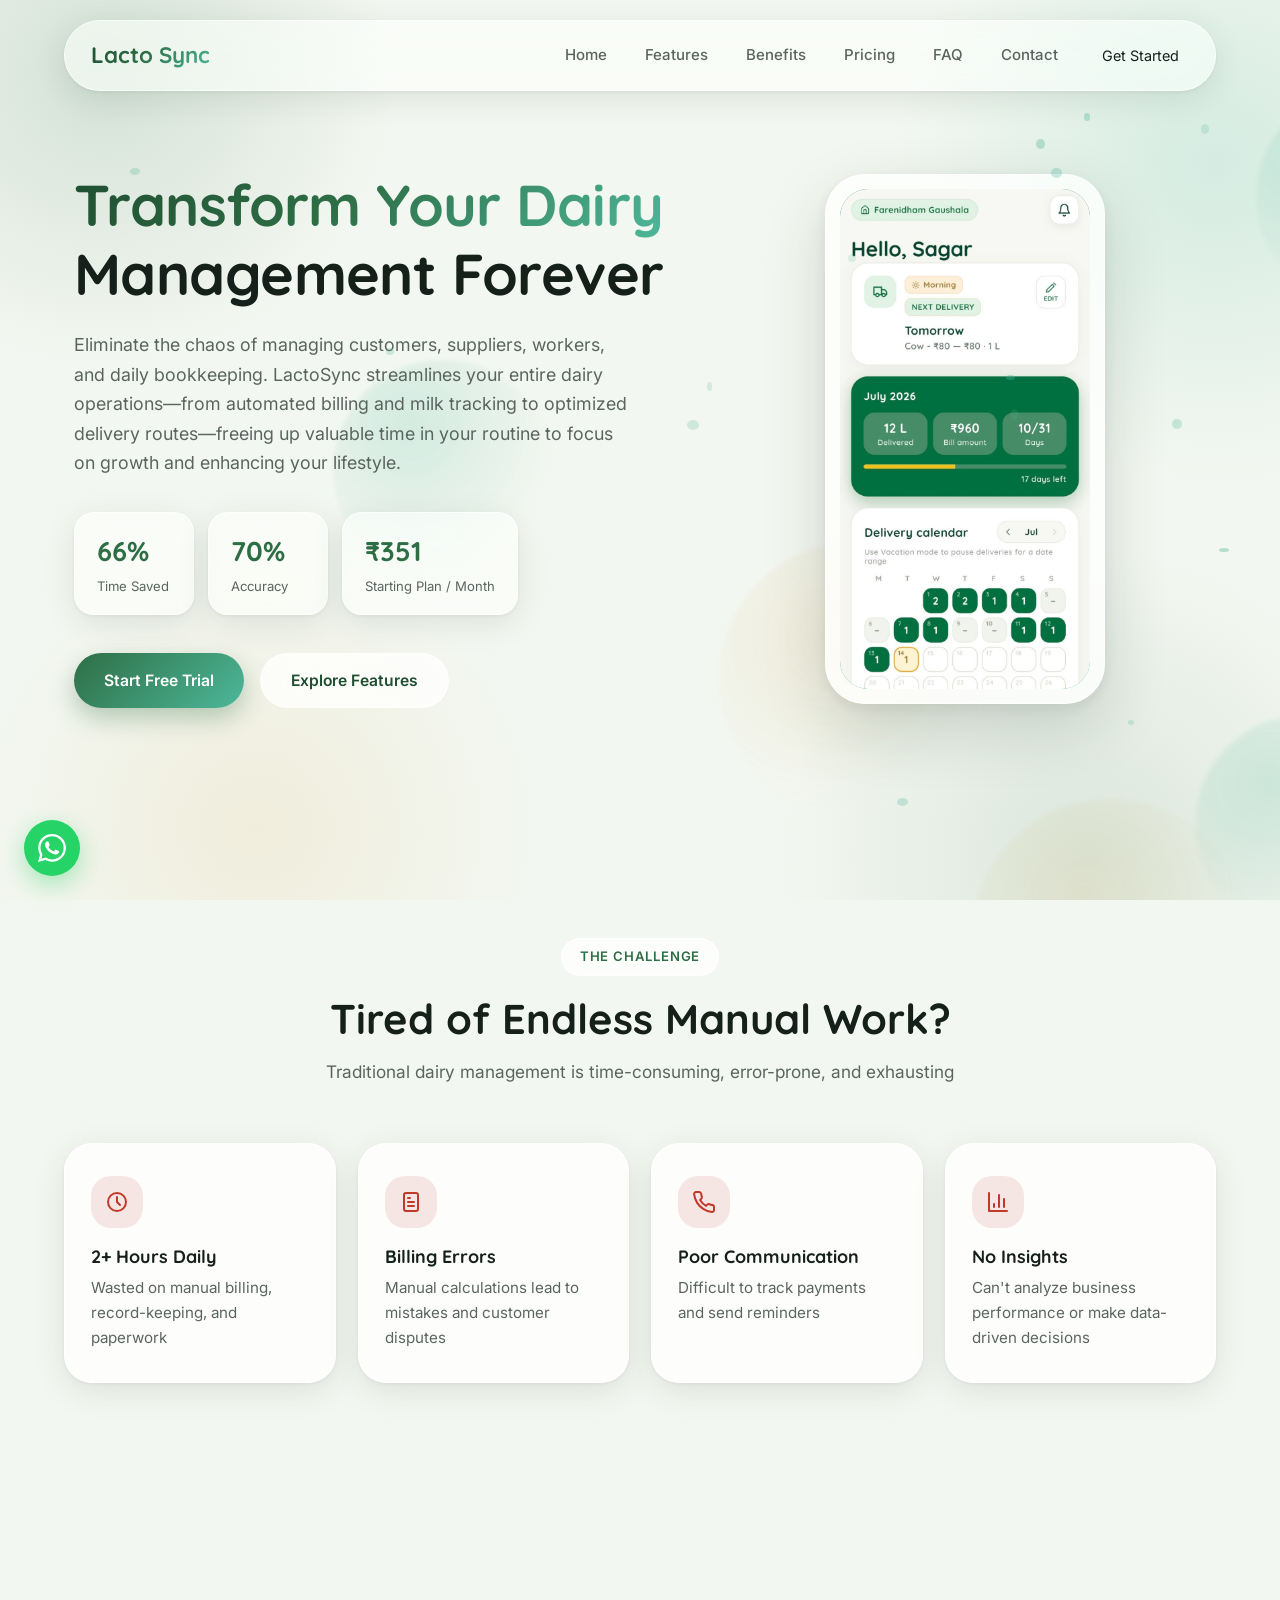
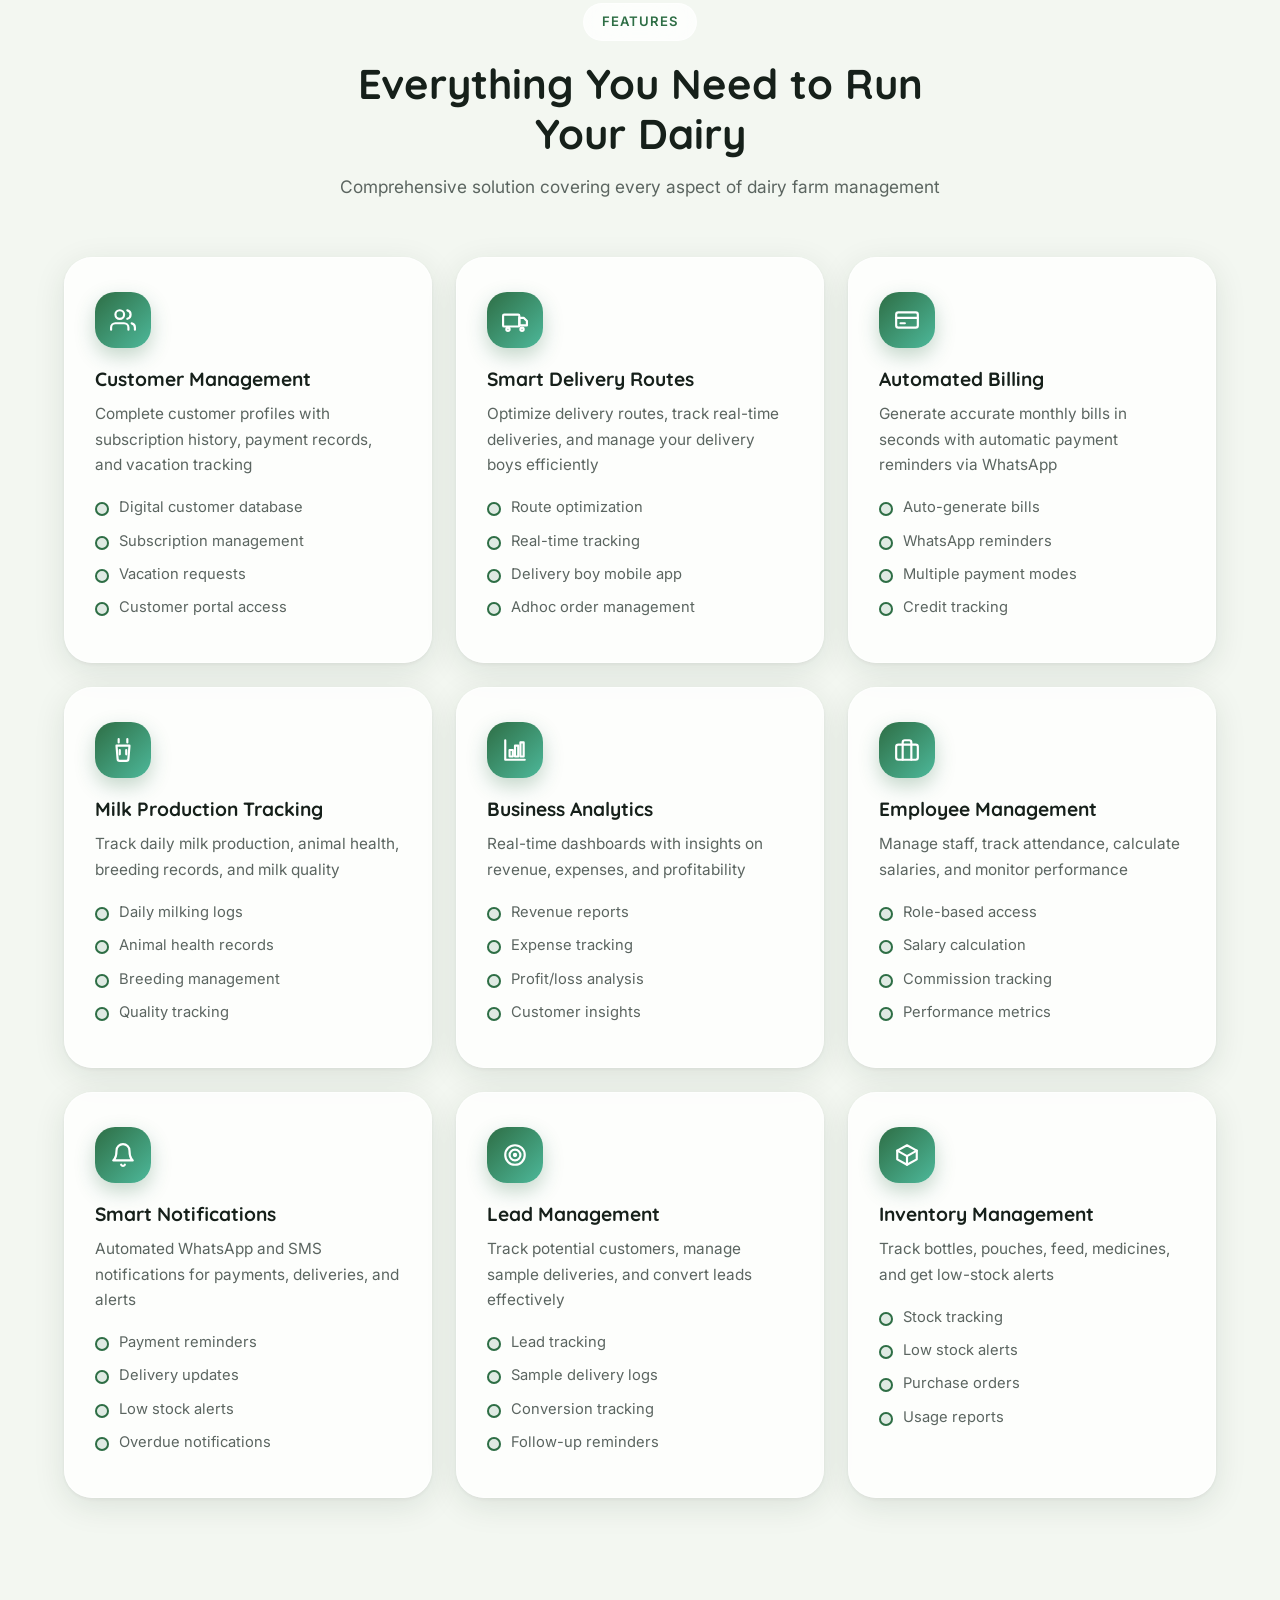
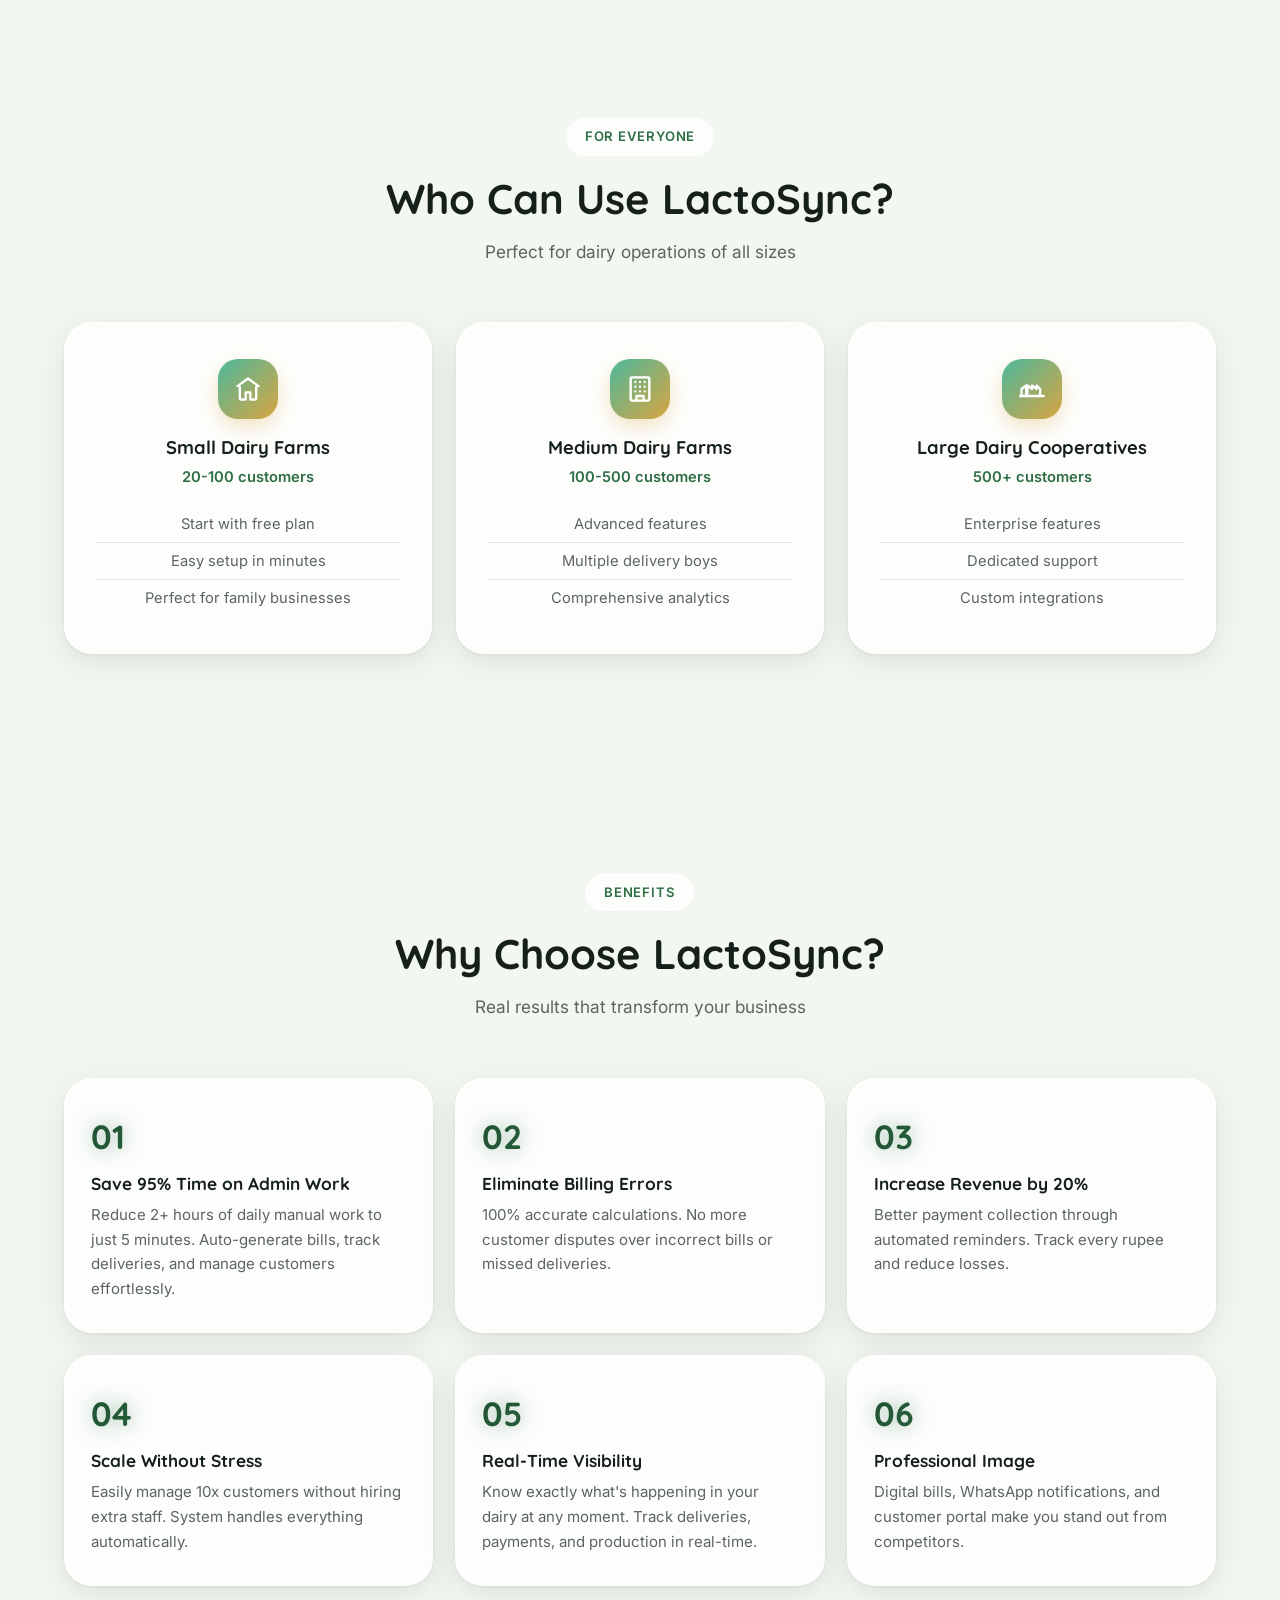
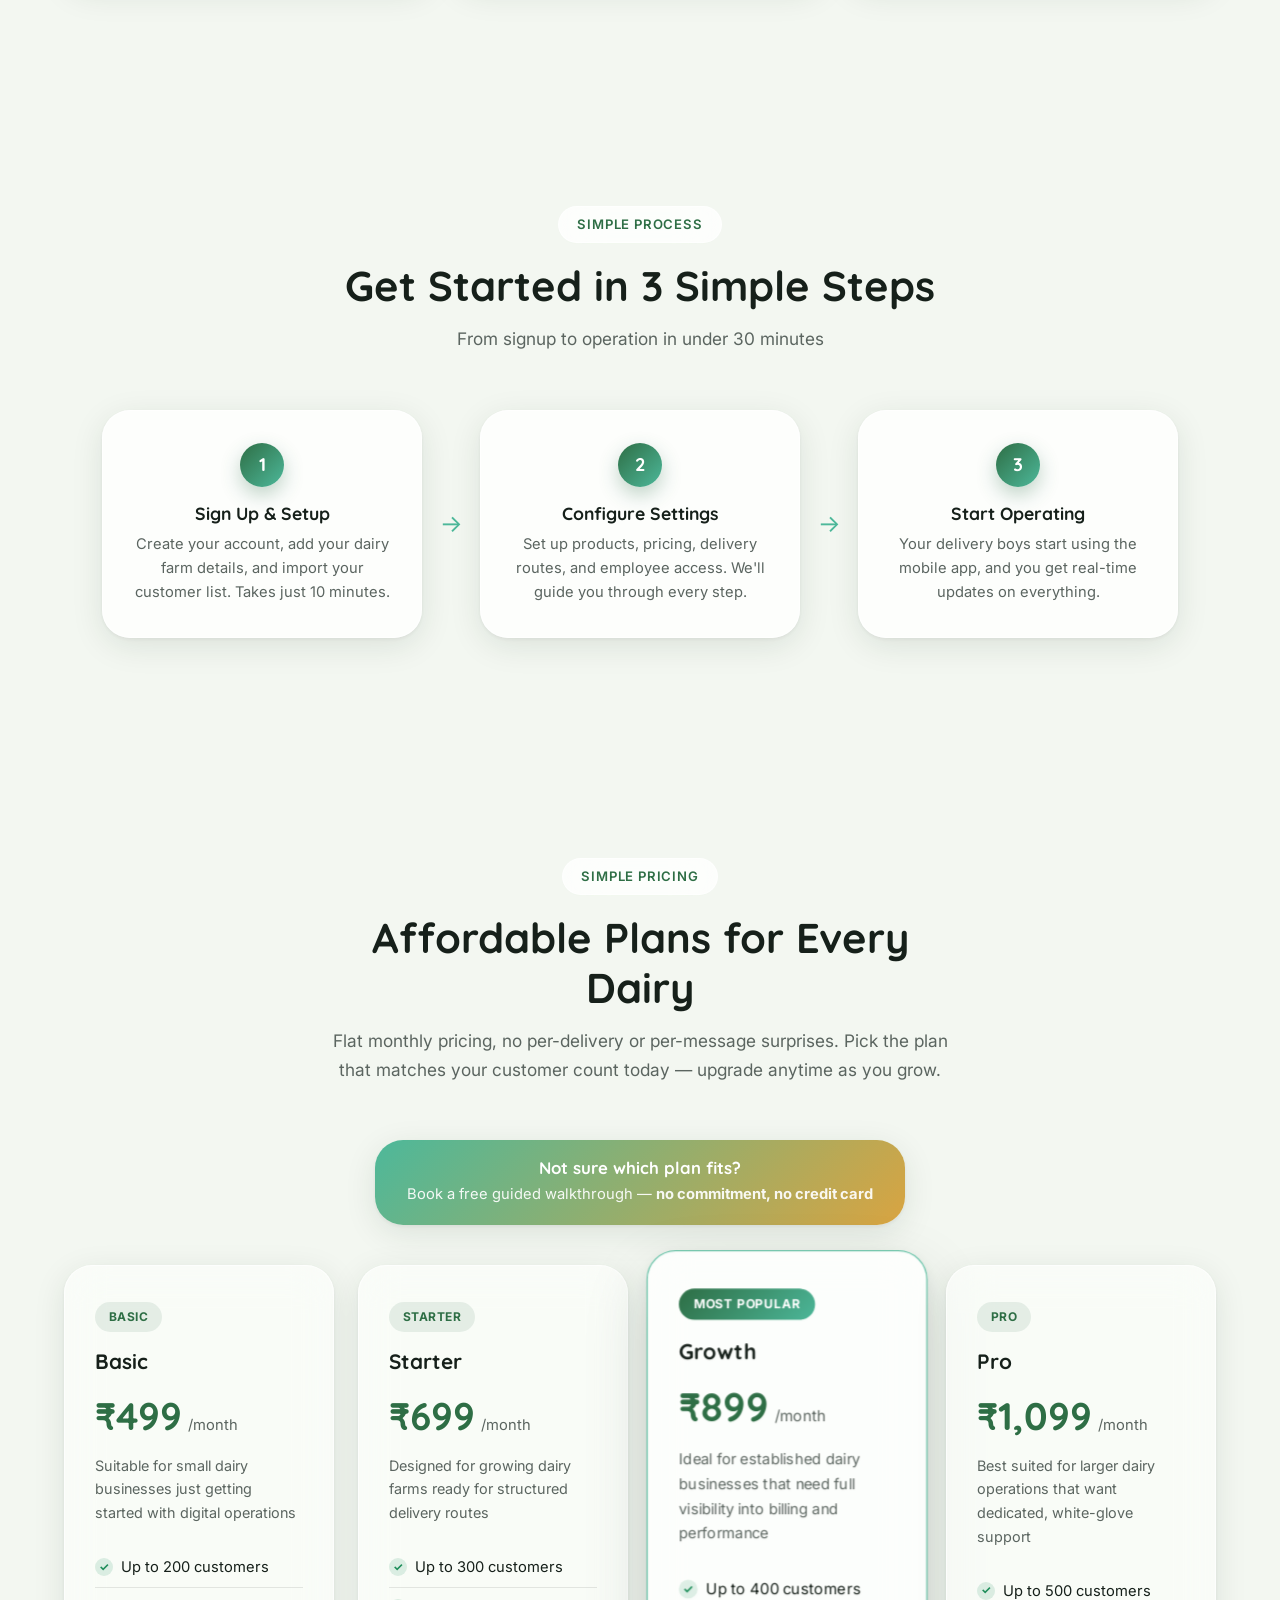
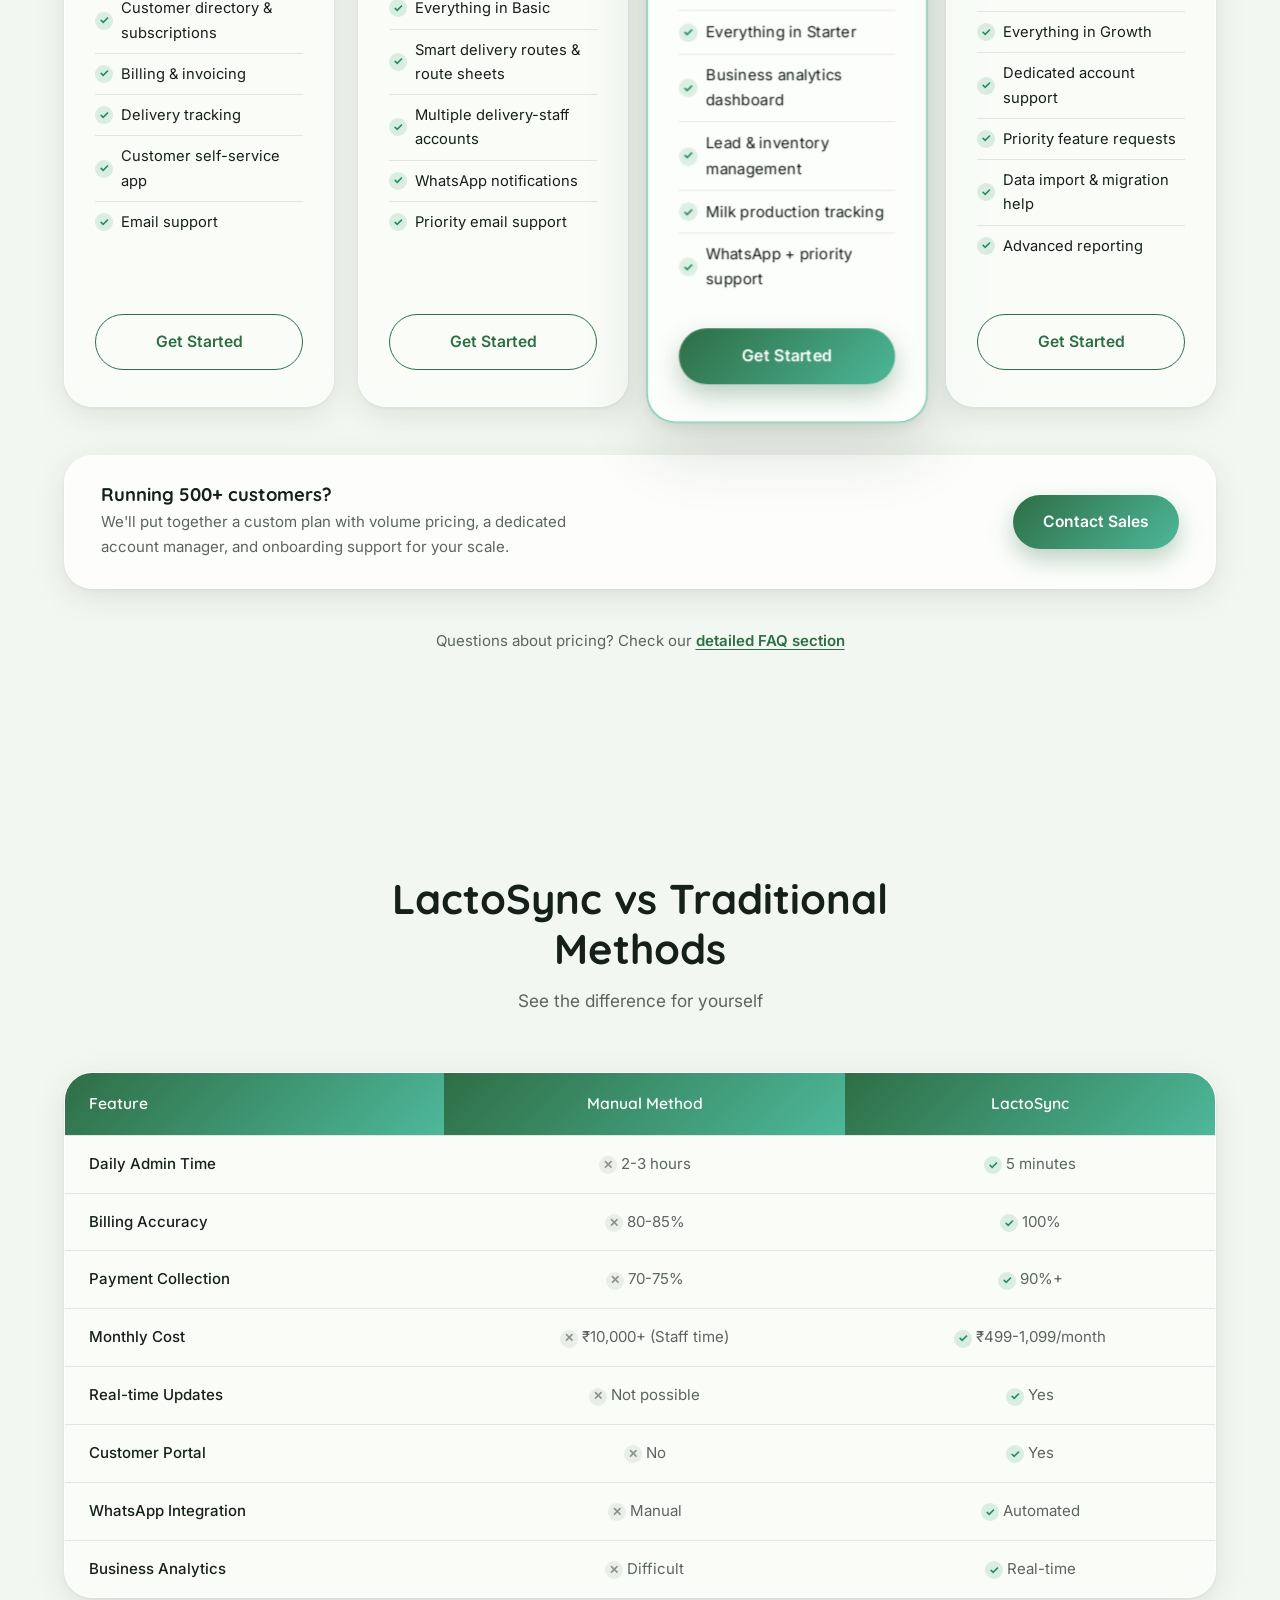
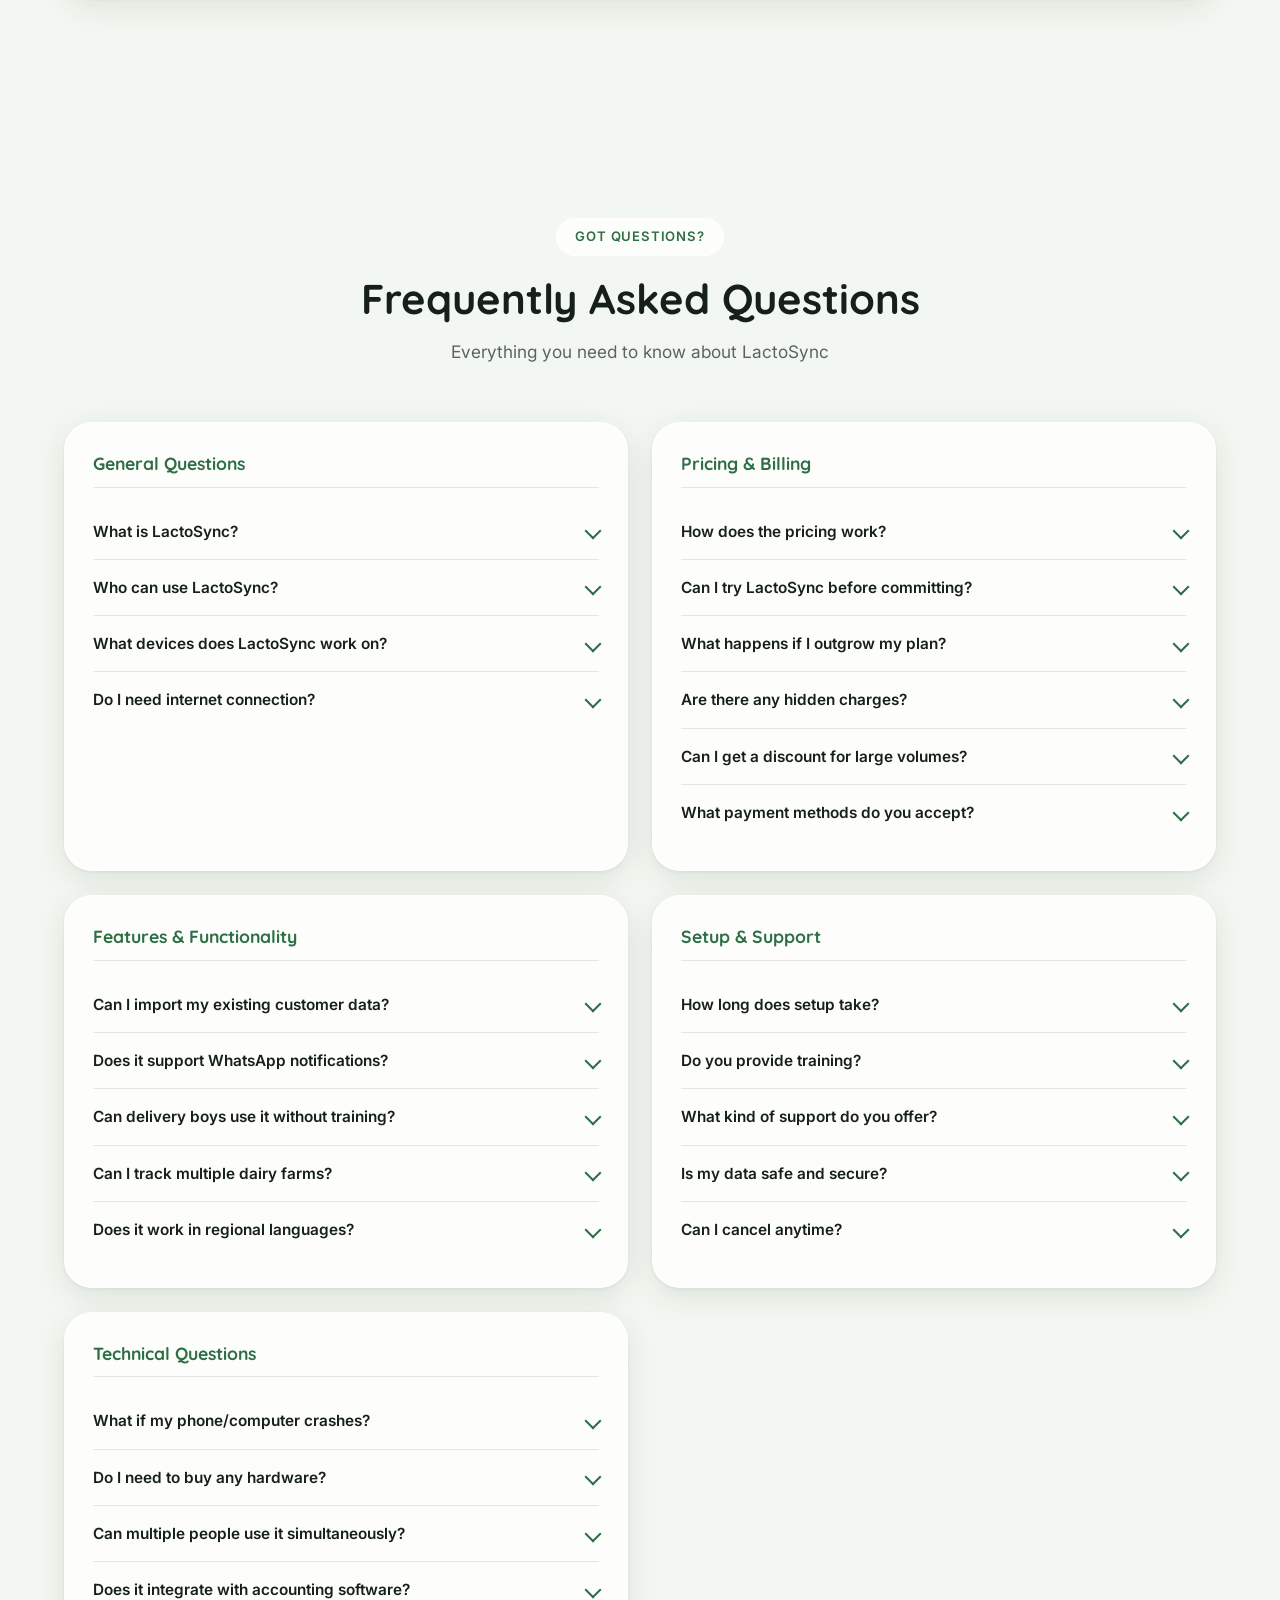
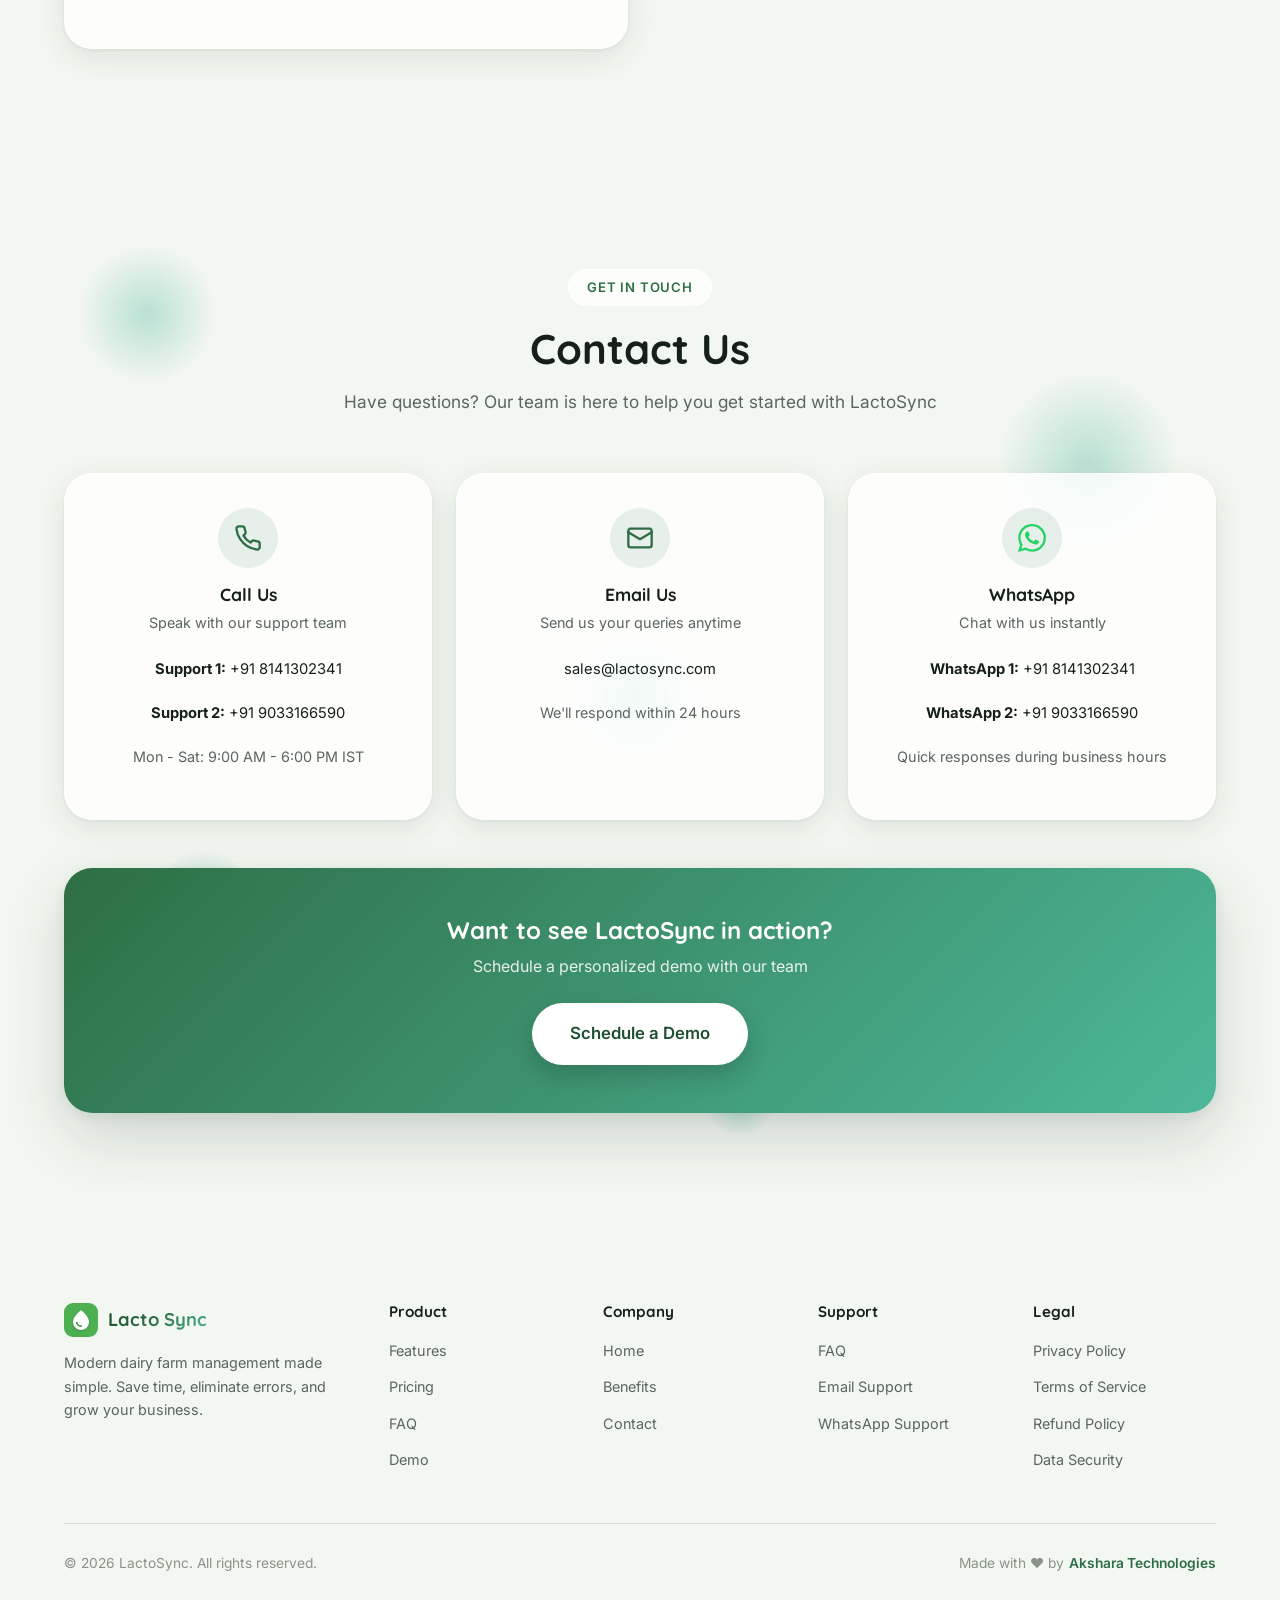
==== index.html @ 9a4e2d3e "Redesign site with real pricing, legal pages, and SEO/perf/lead-gen pass - Rebuild pricing section t" ====
<!DOCTYPE html>
<html lang="en">

<head>
    <meta charset="UTF-8">
    <meta name="viewport" content="width=device-width, initial-scale=1.0">
    <title>LactoSync — Dairy Farm Management Software for India | Plans from ₹499/month</title>
    <meta name="description"
        content="LactoSync automates dairy farm billing, delivery routes, milk tracking and WhatsApp notifications for owners, delivery staff and customers. Flat monthly plans from ₹499 — no per-delivery or per-message charges.">
    <meta name="keywords" content="dairy farm management software, milk delivery app, dairy billing software, milk subscription management, dairy ERP India, doodh delivery app">
    <meta name="robots" content="index, follow">
    <meta name="theme-color" content="#2E6E45">
    <link rel="canonical" href="https://lactosync.com/">

    <!-- Open Graph -->
    <meta property="og:type" content="website">
    <meta property="og:site_name" content="LactoSync">
    <meta property="og:locale" content="en_IN">
    <meta property="og:url" content="https://lactosync.com/">
    <meta property="og:title" content="LactoSync — Dairy Farm Management Software for India">
    <meta property="og:description" content="Automate billing, delivery routes, milk tracking and WhatsApp notifications. Flat monthly plans from ₹499 — book a free walkthrough, no credit card required.">
    <meta property="og:image" content="https://lactosync.com/assets/logo/favicon.png">

    <!-- Twitter Card -->
    <meta name="twitter:card" content="summary">
    <meta name="twitter:title" content="LactoSync — Dairy Farm Management Software for India">
    <meta name="twitter:description" content="Automate billing, delivery routes, milk tracking and WhatsApp notifications. Flat monthly plans from ₹499.">
    <meta name="twitter:image" content="https://lactosync.com/assets/logo/favicon.png">

    <link rel="icon" type="image/png" href="assets/logo/favicon.png">
    <link rel="apple-touch-icon" href="assets/logo/favicon.png">

    <link rel="preconnect" href="https://fonts.googleapis.com">
    <link rel="preconnect" href="https://fonts.gstatic.com" crossorigin>
    <link rel="stylesheet" href="https://fonts.googleapis.com/css2?family=Quicksand:wght@500;600;700&family=Inter:wght@400;500;600;700;800&display=swap">
    <link rel="stylesheet" href="styles.css">

    <script type="application/ld+json">
    {
        "@context": "https://schema.org",
        "@type": "SoftwareApplication",
        "name": "LactoSync",
        "applicationCategory": "BusinessApplication",
        "operatingSystem": "Android, iOS, Web",
        "description": "Dairy farm management software for customer billing, delivery routes, milk production tracking and WhatsApp notifications.",
        "url": "https://lactosync.com/",
        "image": "https://lactosync.com/assets/logo/favicon.png",
        "offers": [
            {
                "@type": "Offer",
                "name": "Basic",
                "price": "499",
                "priceCurrency": "INR",
                "description": "Up to 200 customers — suitable for small dairy businesses"
            },
            {
                "@type": "Offer",
                "name": "Starter",
                "price": "699",
                "priceCurrency": "INR",
                "description": "Up to 300 customers — designed for growing dairy farms"
            },
            {
                "@type": "Offer",
                "name": "Growth",
                "price": "899",
                "priceCurrency": "INR",
                "description": "Up to 400 customers — ideal for established dairy businesses"
            },
            {
                "@type": "Offer",
                "name": "Pro",
                "price": "1099",
                "priceCurrency": "INR",
                "description": "Up to 500 customers — best suited for larger dairy operations"
            }
        ],
        "publisher": {
            "@type": "Organization",
            "name": "Akshara Technologies",
            "url": "https://aksharatech.com"
        }
    }
    </script>
    <script type="application/ld+json">
    {
        "@context": "https://schema.org",
        "@type": "FAQPage",
        "mainEntity": [
            {
                "@type": "Question",
                "name": "What is LactoSync?",
                "acceptedAnswer": {
                    "@type": "Answer",
                    "text": "LactoSync is a comprehensive dairy farm management software that automates your entire operations - from customer management and billing to delivery tracking and milk production monitoring. It's designed specifically for dairy farms in India."
                }
            },
            {
                "@type": "Question",
                "name": "How does the pricing work?",
                "acceptedAnswer": {
                    "@type": "Answer",
                    "text": "LactoSync uses flat monthly pricing based on your customer count: Basic (₹499/month, up to 200 customers), Starter (₹699/month, up to 300 customers), Growth (₹899/month, up to 400 customers), and Pro (₹1,099/month, up to 500 customers). Custom Enterprise pricing is available for 500+ customers."
                }
            },
            {
                "@type": "Question",
                "name": "Can I try LactoSync before committing?",
                "acceptedAnswer": {
                    "@type": "Answer",
                    "text": "Yes, LactoSync offers a free guided walkthrough with your own farm details, no credit card or commitment required."
                }
            },
            {
                "@type": "Question",
                "name": "Does LactoSync work offline?",
                "acceptedAnswer": {
                    "@type": "Answer",
                    "text": "The mobile app works offline for delivery staff, who can mark deliveries even without internet — data syncs automatically once back online. The web dashboard requires an internet connection."
                }
            },
            {
                "@type": "Question",
                "name": "Does LactoSync support WhatsApp notifications?",
                "acceptedAnswer": {
                    "@type": "Answer",
                    "text": "Yes, LactoSync integrates with WhatsApp to send automated payment reminders, bills, and delivery updates to customers on paid plans."
                }
            }
        ]
    }
    </script>
</head>

<body>
    <!-- Floating Elements Background -->
    <div class="floating-elements">
        <div class="float-element milk-drop"></div>
        <div class="float-element milk-drop"></div>
        <div class="float-element milk-drop"></div>
        <div class="float-element cow-icon"></div>
        <div class="float-element cow-icon"></div>
    </div>

    <!-- Cursor Follower -->
    <div class="cursor-follower"></div>

    <!-- Navigation -->
    <nav class="navbar">
        <div class="container">
            <div class="nav-content">
                <div class="logo">
                    <span class="logo-text">Lacto Sync</span>
                </div>
                <ul class="nav-links">
                    <li><a href="#home">Home</a></li>
                    <li><a href="#features">Features</a></li>
                    <li><a href="#benefits">Benefits</a></li>
                    <li><a href="#pricing">Pricing</a></li>
                    <li><a href="#faq">FAQ</a></li>
                    <li><a href="#contact">Contact</a></li>
                    <li><a href="#" class="btn-nav schedule-demo-btn">Get Started</a></li>
                </ul>
                <div class="mobile-menu-btn">
                    <span></span>
                    <span></span>
                    <span></span>
                </div>
            </div>
        </div>
    </nav>

    <!-- Hero Section -->
    <section id="home" class="hero">
        <div class="container">
            <div class="hero-content">
                <div class="hero-text">
                    <h1 class="hero-title">
                        <span class="gradient-text">Transform Your Dairy</span>
                        <br>Management Forever
                    </h1>
                    <p class="hero-description">
                        Eliminate the chaos of managing customers, suppliers, workers, and daily bookkeeping. LactoSync
                        streamlines your entire dairy operations—from automated billing and milk tracking to optimized
                        delivery routes—freeing up valuable time in your routine to focus on growth and enhancing your
                        lifestyle.
                    </p>
                    <div class="hero-stats">
                        <div class="stat-item">
                            <div class="stat-number" data-target="95" data-suffix="%">95%</div>
                            <div class="stat-label">Time Saved</div>
                        </div>
                        <div class="stat-item">
                            <div class="stat-number" data-target="100" data-suffix="%">100%</div>
                            <div class="stat-label">Accuracy</div>
                        </div>
                        <div class="stat-item">
                            <div class="stat-number" data-target="499" data-prefix="₹">₹499</div>
                            <div class="stat-label">Starting Plan / Month</div>
                        </div>
                    </div>
                    <div class="hero-buttons">
                        <a href="#" class="btn btn-primary schedule-demo-btn">Start Free Trial</a>
                        <a href="#features" class="btn btn-secondary">Explore Features</a>
                    </div>
                </div>
                <div class="hero-image">
                    <div class="phone-mockup">
                        <div class="phone-screen">
                            <img src="assets/Customer_App_Dashboard.jpg" alt="LactoSync customer app dashboard showing today's delivery, monthly bill summary, and delivery calendar" width="744" height="2572" loading="eager" fetchpriority="high">
                        </div>
                    </div>
                </div>
            </div>
        </div>
    </section>

    <!-- Problem Section -->
    <section class="problem-section">
        <div class="container">
            <div class="section-header">
                <span class="section-tag">The Challenge</span>
                <h2>Tired of Endless Manual Work?</h2>
                <p>Traditional dairy management is time-consuming, error-prone, and exhausting</p>
            </div>
            <div class="problem-grid">
                <div class="problem-card">
                    <div class="problem-icon"><svg viewBox="0 0 24 24" fill="none" stroke="currentColor" stroke-width="2" stroke-linecap="round" stroke-linejoin="round"><circle cx="12" cy="12" r="9"/><path d="M12 7v5l3 3"/></svg></div>
                    <h3>2+ Hours Daily</h3>
                    <p>Wasted on manual billing, record-keeping, and paperwork</p>
                </div>
                <div class="problem-card">
                    <div class="problem-icon"><svg viewBox="0 0 24 24" fill="none" stroke="currentColor" stroke-width="2" stroke-linecap="round" stroke-linejoin="round"><path d="M9 12h6M9 16h6M9 8h2"/><rect x="5" y="3" width="14" height="18" rx="2"/></svg></div>
                    <h3>Billing Errors</h3>
                    <p>Manual calculations lead to mistakes and customer disputes</p>
                </div>
                <div class="problem-card">
                    <div class="problem-icon"><svg viewBox="0 0 24 24" fill="none" stroke="currentColor" stroke-width="2" stroke-linecap="round" stroke-linejoin="round"><path d="M22 16.92v3a2 2 0 0 1-2.18 2 19.79 19.79 0 0 1-8.63-3.07 19.5 19.5 0 0 1-6-6 19.79 19.79 0 0 1-3.07-8.67A2 2 0 0 1 4.11 2h3a2 2 0 0 1 2 1.72c.127.96.361 1.903.7 2.81a2 2 0 0 1-.45 2.11L8.09 9.91a16 16 0 0 0 6 6l1.27-1.27a2 2 0 0 1 2.11-.45c.907.339 1.85.573 2.81.7A2 2 0 0 1 22 16.92z"/></svg></div>
                    <h3>Poor Communication</h3>
                    <p>Difficult to track payments and send reminders</p>
                </div>
                <div class="problem-card">
                    <div class="problem-icon"><svg viewBox="0 0 24 24" fill="none" stroke="currentColor" stroke-width="2" stroke-linecap="round" stroke-linejoin="round"><path d="M3 3v18h18"/><path d="M18 17V9M13 17V5M8 17v-3"/></svg></div>
                    <h3>No Insights</h3>
                    <p>Can't analyze business performance or make data-driven decisions</p>
                </div>
            </div>
        </div>
    </section>

    <!-- Features Section -->
    <section id="features" class="features-section">
        <div class="container">
            <div class="section-header">
                <span class="section-tag">Features</span>
                <h2>Everything You Need to Run Your Dairy</h2>
                <p>Comprehensive solution covering every aspect of dairy farm management</p>
            </div>
            <div class="features-grid">
                <div class="feature-card">
                    <div class="feature-icon"><svg viewBox="0 0 24 24" fill="none" stroke="currentColor" stroke-width="2" stroke-linecap="round" stroke-linejoin="round"><path d="M17 21v-2a4 4 0 0 0-4-4H5a4 4 0 0 0-4 4v2"/><circle cx="9" cy="7" r="4"/><path d="M23 21v-2a4 4 0 0 0-3-3.87"/><path d="M16 3.13a4 4 0 0 1 0 7.75"/></svg></div>
                    <h3>Customer Management</h3>
                    <p>Complete customer profiles with subscription history, payment records, and vacation tracking</p>
                    <ul class="feature-list">
                        <li>Digital customer database</li>
                        <li>Subscription management</li>
                        <li>Vacation requests</li>
                        <li>Customer portal access</li>
                    </ul>
                </div>

                <div class="feature-card">
                    <div class="feature-icon"><svg viewBox="0 0 24 24" fill="none" stroke="currentColor" stroke-width="2" stroke-linecap="round" stroke-linejoin="round"><rect x="1" y="7" width="15" height="11" rx="1"/><path d="M16 10h4l3 3v4h-7z"/><circle cx="5.5" cy="20.5" r="1.5"/><circle cx="18.5" cy="20.5" r="1.5"/></svg></div>
                    <h3>Smart Delivery Routes</h3>
                    <p>Optimize delivery routes, track real-time deliveries, and manage your delivery boys efficiently
                    </p>
                    <ul class="feature-list">
                        <li>Route optimization</li>
                        <li>Real-time tracking</li>
                        <li>Delivery boy mobile app</li>
                        <li>Adhoc order management</li>
                    </ul>
                </div>

                <div class="feature-card">
                    <div class="feature-icon"><svg viewBox="0 0 24 24" fill="none" stroke="currentColor" stroke-width="2" stroke-linecap="round" stroke-linejoin="round"><rect x="2" y="5" width="20" height="14" rx="2"/><path d="M2 10h20"/><path d="M6 15h4"/></svg></div>
                    <h3>Automated Billing</h3>
                    <p>Generate accurate monthly bills in seconds with automatic payment reminders via WhatsApp</p>
                    <ul class="feature-list">
                        <li>Auto-generate bills</li>
                        <li>WhatsApp reminders</li>
                        <li>Multiple payment modes</li>
                        <li>Credit tracking</li>
                    </ul>
                </div>

                <div class="feature-card">
                    <div class="feature-icon"><svg viewBox="0 0 24 24" fill="none" stroke="currentColor" stroke-width="2" stroke-linecap="round" stroke-linejoin="round"><path d="M8 2v3M16 2v3"/><path d="M6 8h12l-1 12a2 2 0 0 1-2 2H9a2 2 0 0 1-2-2L6 8Z"/><path d="M9 12v4M15 12v4"/></svg></div>
                    <h3>Milk Production Tracking</h3>
                    <p>Track daily milk production, animal health, breeding records, and milk quality</p>
                    <ul class="feature-list">
                        <li>Daily milking logs</li>
                        <li>Animal health records</li>
                        <li>Breeding management</li>
                        <li>Quality tracking</li>
                    </ul>
                </div>

                <div class="feature-card">
                    <div class="feature-icon"><svg viewBox="0 0 24 24" fill="none" stroke="currentColor" stroke-width="2" stroke-linecap="round" stroke-linejoin="round"><path d="M3 3v18h18"/><rect x="7" y="12" width="3" height="6"/><rect x="12" y="8" width="3" height="10"/><rect x="17" y="5" width="3" height="13"/></svg></div>
                    <h3>Business Analytics</h3>
                    <p>Real-time dashboards with insights on revenue, expenses, and profitability</p>
                    <ul class="feature-list">
                        <li>Revenue reports</li>
                        <li>Expense tracking</li>
                        <li>Profit/loss analysis</li>
                        <li>Customer insights</li>
                    </ul>
                </div>

                <div class="feature-card">
                    <div class="feature-icon"><svg viewBox="0 0 24 24" fill="none" stroke="currentColor" stroke-width="2" stroke-linecap="round" stroke-linejoin="round"><rect x="2" y="7" width="20" height="14" rx="2"/><path d="M16 21V5a2 2 0 0 0-2-2h-4a2 2 0 0 0-2 2v16"/></svg></div>
                    <h3>Employee Management</h3>
                    <p>Manage staff, track attendance, calculate salaries, and monitor performance</p>
                    <ul class="feature-list">
                        <li>Role-based access</li>
                        <li>Salary calculation</li>
                        <li>Commission tracking</li>
                        <li>Performance metrics</li>
                    </ul>
                </div>

                <div class="feature-card">
                    <div class="feature-icon"><svg viewBox="0 0 24 24" fill="none" stroke="currentColor" stroke-width="2" stroke-linecap="round" stroke-linejoin="round"><path d="M18 8a6 6 0 0 0-12 0c0 7-3 9-3 9h18s-3-2-3-9"/><path d="M13.73 21a2 2 0 0 1-3.46 0"/></svg></div>
                    <h3>Smart Notifications</h3>
                    <p>Automated WhatsApp and SMS notifications for payments, deliveries, and alerts</p>
                    <ul class="feature-list">
                        <li>Payment reminders</li>
                        <li>Delivery updates</li>
                        <li>Low stock alerts</li>
                        <li>Overdue notifications</li>
                    </ul>
                </div>

                <div class="feature-card">
                    <div class="feature-icon"><svg viewBox="0 0 24 24" fill="none" stroke="currentColor" stroke-width="2" stroke-linecap="round" stroke-linejoin="round"><circle cx="12" cy="12" r="9"/><circle cx="12" cy="12" r="5"/><circle cx="12" cy="12" r="1"/></svg></div>
                    <h3>Lead Management</h3>
                    <p>Track potential customers, manage sample deliveries, and convert leads effectively</p>
                    <ul class="feature-list">
                        <li>Lead tracking</li>
                        <li>Sample delivery logs</li>
                        <li>Conversion tracking</li>
                        <li>Follow-up reminders</li>
                    </ul>
                </div>

                <div class="feature-card">
                    <div class="feature-icon"><svg viewBox="0 0 24 24" fill="none" stroke="currentColor" stroke-width="2" stroke-linecap="round" stroke-linejoin="round"><path d="M21 8 12 3 3 8l9 5 9-5Z"/><path d="M3 8v8l9 5 9-5V8"/><path d="M12 13v8"/></svg></div>
                    <h3>Inventory Management</h3>
                    <p>Track bottles, pouches, feed, medicines, and get low-stock alerts</p>
                    <ul class="feature-list">
                        <li>Stock tracking</li>
                        <li>Low stock alerts</li>
                        <li>Purchase orders</li>
                        <li>Usage reports</li>
                    </ul>
                </div>
            </div>
        </div>
    </section>

    <!-- Who Can Use Section -->
    <section class="who-section">
        <div class="container">
            <div class="section-header">
                <span class="section-tag">For Everyone</span>
                <h2>Who Can Use LactoSync?</h2>
                <p>Perfect for dairy operations of all sizes</p>
            </div>
            <div class="who-grid">
                <div class="who-card">
                    <div class="who-icon"><svg viewBox="0 0 24 24" fill="none" stroke="currentColor" stroke-width="2" stroke-linecap="round" stroke-linejoin="round"><path d="M3 9.5 12 3l9 6.5"/><path d="M5 10v10a1 1 0 0 0 1 1h4v-6h4v6h4a1 1 0 0 0 1-1V10"/></svg></div>
                    <h3>Small Dairy Farms</h3>
                    <p>20-100 customers</p>
                    <ul>
                        <li>Start with free plan</li>
                        <li>Easy setup in minutes</li>
                        <li>Perfect for family businesses</li>
                    </ul>
                </div>
                <div class="who-card">
                    <div class="who-icon"><svg viewBox="0 0 24 24" fill="none" stroke="currentColor" stroke-width="2" stroke-linecap="round" stroke-linejoin="round"><rect x="4" y="2" width="16" height="20" rx="1"/><path d="M9 22v-4h6v4M8 6h.01M12 6h.01M16 6h.01M8 10h.01M12 10h.01M16 10h.01M8 14h.01M12 14h.01M16 14h.01"/></svg></div>
                    <h3>Medium Dairy Farms</h3>
                    <p>100-500 customers</p>
                    <ul>
                        <li>Advanced features</li>
                        <li>Multiple delivery boys</li>
                        <li>Comprehensive analytics</li>
                    </ul>
                </div>
                <div class="who-card">
                    <div class="who-icon"><svg viewBox="0 0 24 24" fill="none" stroke="currentColor" stroke-width="2" stroke-linecap="round" stroke-linejoin="round"><path d="M17 18h1a1 1 0 0 0 1-1v-5l-3-3v3l-4-3v3l-4-3v8"/><path d="M2 18h1v-6l4-3v9"/><path d="M2 18h20"/></svg></div>
                    <h3>Large Dairy Cooperatives</h3>
                    <p>500+ customers</p>
                    <ul>
                        <li>Enterprise features</li>
                        <li>Dedicated support</li>
                        <li>Custom integrations</li>
                    </ul>
                </div>
            </div>
        </div>
    </section>

    <!-- Benefits Section -->
    <section id="benefits" class="benefits-section">
        <div class="container">
            <div class="section-header">
                <span class="section-tag">Benefits</span>
                <h2>Why Choose LactoSync?</h2>
                <p>Real results that transform your business</p>
            </div>
            <div class="benefits-grid">
                <div class="benefit-card">
                    <div class="benefit-number">01</div>
                    <h3>Save 95% Time on Admin Work</h3>
                    <p>Reduce 2+ hours of daily manual work to just 5 minutes. Auto-generate bills, track deliveries,
                        and manage customers effortlessly.</p>
                </div>
                <div class="benefit-card">
                    <div class="benefit-number">02</div>
                    <h3>Eliminate Billing Errors</h3>
                    <p>100% accurate calculations. No more customer disputes over incorrect bills or missed deliveries.
                    </p>
                </div>
                <div class="benefit-card">
                    <div class="benefit-number">03</div>
                    <h3>Increase Revenue by 20%</h3>
                    <p>Better payment collection through automated reminders. Track every rupee and reduce losses.</p>
                </div>
                <div class="benefit-card">
                    <div class="benefit-number">04</div>
                    <h3>Scale Without Stress</h3>
                    <p>Easily manage 10x customers without hiring extra staff. System handles everything automatically.
                    </p>
                </div>
                <div class="benefit-card">
                    <div class="benefit-number">05</div>
                    <h3>Real-Time Visibility</h3>
                    <p>Know exactly what's happening in your dairy at any moment. Track deliveries, payments, and
                        production in real-time.</p>
                </div>
                <div class="benefit-card">
                    <div class="benefit-number">06</div>
                    <h3>Professional Image</h3>
                    <p>Digital bills, WhatsApp notifications, and customer portal make you stand out from competitors.
                    </p>
                </div>
            </div>
        </div>
    </section>

    <!-- How It Works Section -->
    <section class="how-it-works">
        <div class="container">
            <div class="section-header">
                <span class="section-tag">Simple Process</span>
                <h2>Get Started in 3 Simple Steps</h2>
                <p>From signup to operation in under 30 minutes</p>
            </div>
            <div class="steps-grid">
                <div class="step-card">
                    <div class="step-number">1</div>
                    <div class="step-content">
                        <h3>Sign Up & Setup</h3>
                        <p>Create your account, add your dairy farm details, and import your customer list. Takes just
                            10 minutes.</p>
                    </div>
                </div>
                <div class="step-arrow">→</div>
                <div class="step-card">
                    <div class="step-number">2</div>
                    <div class="step-content">
                        <h3>Configure Settings</h3>
                        <p>Set up products, pricing, delivery routes, and employee access. We'll guide you through every
                            step.</p>
                    </div>
                </div>
                <div class="step-arrow">→</div>
                <div class="step-card">
                    <div class="step-number">3</div>
                    <div class="step-content">
                        <h3>Start Operating</h3>
                        <p>Your delivery boys start using the mobile app, and you get real-time updates on everything.
                        </p>
                    </div>
                </div>
            </div>
        </div>
    </section>

    <!-- Pricing Section -->
    <section id="pricing" class="pricing-section">
        <div class="container">
            <div class="section-header">
                <span class="section-tag">Simple Pricing</span>
                <h2>Affordable Plans for Every Dairy</h2>
                <p>Flat monthly pricing, no per-delivery or per-message surprises. Pick the plan that matches your
                    customer count today — upgrade anytime as you grow.</p>
            </div>

            <div class="pricing-highlight">
                <div class="highlight-card">
                    <h3>Not sure which plan fits?</h3>
                    <p>Book a free guided walkthrough — <strong>no commitment, no credit card</strong></p>
                </div>
            </div>

            <div class="pricing-grid pricing-grid-4">
                <div class="pricing-card">
                    <div class="pricing-badge">Basic</div>
                    <div class="pricing-header">
                        <h3>Basic</h3>
                        <div class="price">
                            <span class="price-amount">₹499</span>
                            <span class="price-period">/month</span>
                        </div>
                        <p class="price-description">Suitable for small dairy businesses just getting started with
                            digital operations</p>
                    </div>
                    <ul class="pricing-features">
                        <li><span class="ico-check">✓</span> Up to 200 customers</li>
                        <li><span class="ico-check">✓</span> Customer directory &amp; subscriptions</li>
                        <li><span class="ico-check">✓</span> Billing &amp; invoicing</li>
                        <li><span class="ico-check">✓</span> Delivery tracking</li>
                        <li><span class="ico-check">✓</span> Customer self-service app</li>
                        <li><span class="ico-check">✓</span> Email support</li>
                    </ul>
                    <a href="#" class="btn btn-outline schedule-demo-btn">Get Started</a>
                </div>

                <div class="pricing-card">
                    <div class="pricing-badge">Starter</div>
                    <div class="pricing-header">
                        <h3>Starter</h3>
                        <div class="price">
                            <span class="price-amount">₹699</span>
                            <span class="price-period">/month</span>
                        </div>
                        <p class="price-description">Designed for growing dairy farms ready for structured delivery
                            routes</p>
                    </div>
                    <ul class="pricing-features">
                        <li><span class="ico-check">✓</span> Up to 300 customers</li>
                        <li><span class="ico-check">✓</span> Everything in Basic</li>
                        <li><span class="ico-check">✓</span> Smart delivery routes &amp; route sheets</li>
                        <li><span class="ico-check">✓</span> Multiple delivery-staff accounts</li>
                        <li><span class="ico-check">✓</span> WhatsApp notifications</li>
                        <li><span class="ico-check">✓</span> Priority email support</li>
                    </ul>
                    <a href="#" class="btn btn-outline schedule-demo-btn">Get Started</a>
                </div>

                <div class="pricing-card featured">
                    <div class="pricing-badge">Most Popular</div>
                    <div class="pricing-header">
                        <h3>Growth</h3>
                        <div class="price">
                            <span class="price-amount">₹899</span>
                            <span class="price-period">/month</span>
                        </div>
                        <p class="price-description">Ideal for established dairy businesses that need full
                            visibility into billing and performance</p>
                    </div>
                    <ul class="pricing-features">
                        <li><span class="ico-check">✓</span> Up to 400 customers</li>
                        <li><span class="ico-check">✓</span> Everything in Starter</li>
                        <li><span class="ico-check">✓</span> Business analytics dashboard</li>
                        <li><span class="ico-check">✓</span> Lead &amp; inventory management</li>
                        <li><span class="ico-check">✓</span> Milk production tracking</li>
                        <li><span class="ico-check">✓</span> WhatsApp + priority support</li>
                    </ul>
                    <a href="#" class="btn btn-primary schedule-demo-btn">Get Started</a>
                </div>

                <div class="pricing-card">
                    <div class="pricing-badge">Pro</div>
                    <div class="pricing-header">
                        <h3>Pro</h3>
                        <div class="price">
                            <span class="price-amount">₹1,099</span>
                            <span class="price-period">/month</span>
                        </div>
                        <p class="price-description">Best suited for larger dairy operations that want dedicated,
                            white-glove support</p>
                    </div>
                    <ul class="pricing-features">
                        <li><span class="ico-check">✓</span> Up to 500 customers</li>
                        <li><span class="ico-check">✓</span> Everything in Growth</li>
                        <li><span class="ico-check">✓</span> Dedicated account support</li>
                        <li><span class="ico-check">✓</span> Priority feature requests</li>
                        <li><span class="ico-check">✓</span> Data import &amp; migration help</li>
                        <li><span class="ico-check">✓</span> Advanced reporting</li>
                    </ul>
                    <a href="#" class="btn btn-outline schedule-demo-btn">Get Started</a>
                </div>
            </div>

            <div class="pricing-enterprise">
                <div>
                    <h3>Running 500+ customers?</h3>
                    <p>We'll put together a custom plan with volume pricing, a dedicated account manager, and
                        onboarding support for your scale.</p>
                </div>
                <a href="#" class="btn btn-primary schedule-demo-btn">Contact Sales</a>
            </div>

            <div class="pricing-faq-link">
                <p>Questions about pricing? Check our <a href="#faq">detailed FAQ section</a></p>
            </div>
        </div>
    </section>

    <!-- Comparison Section -->
    <section class="comparison-section">
        <div class="container">
            <div class="section-header">
                <h2>LactoSync vs Traditional Methods</h2>
                <p>See the difference for yourself</p>
            </div>
            <div class="comparison-table">
                <table>
                    <thead>
                        <tr>
                            <th>Feature</th>
                            <th>Manual Method</th>
                            <th>LactoSync</th>
                        </tr>
                    </thead>
                    <tbody>
                        <tr>
                            <td>Daily Admin Time</td>
                            <td><span class="ico-cross">✕</span> 2-3 hours</td>
                            <td><span class="ico-check">✓</span> 5 minutes</td>
                        </tr>
                        <tr>
                            <td>Billing Accuracy</td>
                            <td><span class="ico-cross">✕</span> 80-85%</td>
                            <td><span class="ico-check">✓</span> 100%</td>
                        </tr>
                        <tr>
                            <td>Payment Collection</td>
                            <td><span class="ico-cross">✕</span> 70-75%</td>
                            <td><span class="ico-check">✓</span> 90%+</td>
                        </tr>
                        <tr>
                            <td>Monthly Cost</td>
                            <td><span class="ico-cross">✕</span> ₹10,000+ (Staff time)</td>
                            <td><span class="ico-check">✓</span> ₹499-1,099/month</td>
                        </tr>
                        <tr>
                            <td>Real-time Updates</td>
                            <td><span class="ico-cross">✕</span> Not possible</td>
                            <td><span class="ico-check">✓</span> Yes</td>
                        </tr>
                        <tr>
                            <td>Customer Portal</td>
                            <td><span class="ico-cross">✕</span> No</td>
                            <td><span class="ico-check">✓</span> Yes</td>
                        </tr>
                        <tr>
                            <td>WhatsApp Integration</td>
                            <td><span class="ico-cross">✕</span> Manual</td>
                            <td><span class="ico-check">✓</span> Automated</td>
                        </tr>
                        <tr>
                            <td>Business Analytics</td>
                            <td><span class="ico-cross">✕</span> Difficult</td>
                            <td><span class="ico-check">✓</span> Real-time</td>
                        </tr>
                    </tbody>
                </table>
            </div>
        </div>
    </section>

    <!-- FAQ Section -->
    <section id="faq" class="faq-section">
        <div class="container">
            <div class="section-header">
                <span class="section-tag">Got Questions?</span>
                <h2>Frequently Asked Questions</h2>
                <p>Everything you need to know about LactoSync</p>
            </div>
            <div class="faq-grid">
                <div class="faq-category">
                    <h3>General Questions</h3>
                    <div class="faq-item">
                        <div class="faq-question">What is LactoSync?</div>
                        <div class="faq-answer">
                            LactoSync is a comprehensive dairy farm management software that automates your entire
                            operations - from customer management and billing to delivery tracking and milk production
                            monitoring. It's designed specifically for dairy farms in India.
                        </div>
                    </div>
                    <div class="faq-item">
                        <div class="faq-question">Who can use LactoSync?</div>
                        <div class="faq-answer">
                            LactoSync is perfect for dairy farms of all sizes - from small family businesses serving 20
                            customers to large cooperatives with 500+ customers. Whether you deliver milk door-to-door
                            or run a dairy shop, LactoSync can help.
                        </div>
                    </div>
                    <div class="faq-item">
                        <div class="faq-question">What devices does LactoSync work on?</div>
                        <div class="faq-answer">
                            LactoSync works on smartphones (Android & iOS), tablets, laptops, and desktop computers. The
                            mobile app is perfect for delivery boys, while the web dashboard is ideal for managers and
                            owners.
                        </div>
                    </div>
                    <div class="faq-item">
                        <div class="faq-question">Do I need internet connection?</div>
                        <div class="faq-answer">
                            The mobile app works offline! Delivery boys can mark deliveries even without internet, and
                            data syncs automatically when they're back online. The web dashboard requires internet.
                        </div>
                    </div>
                </div>

                <div class="faq-category">
                    <h3>Pricing & Billing</h3>
                    <div class="faq-item">
                        <div class="faq-question">How does the pricing work?</div>
                        <div class="faq-answer">
                            Simple, flat monthly pricing based on your customer count — no per-delivery or
                            per-message charges to track:
                            <br><br>
                            • Basic — ₹499/month, up to 200 customers
                            <br>
                            • Starter — ₹699/month, up to 300 customers
                            <br>
                            • Growth — ₹899/month, up to 400 customers
                            <br>
                            • Pro — ₹1,099/month, up to 500 customers
                            <br><br>
                            Running more than 500 customers? We'll put together a custom Enterprise plan.
                        </div>
                    </div>
                    <div class="faq-item">
                        <div class="faq-question">Can I try LactoSync before committing?</div>
                        <div class="faq-answer">
                            Yes — book a free guided walkthrough with our team and we'll set up a demo account using
                            your own farm details, no credit card or commitment required.
                        </div>
                    </div>
                    <div class="faq-item">
                        <div class="faq-question">What happens if I outgrow my plan?</div>
                        <div class="faq-answer">
                            You can upgrade to the next tier at any time as your customer count grows — just reach
                            out to our team and we'll move you over before you hit your plan's limit.
                        </div>
                    </div>
                    <div class="faq-item">
                        <div class="faq-question">Are there any hidden charges?</div>
                        <div class="faq-answer">
                            No. Your monthly plan price is fixed and covers every feature listed for that tier — no
                            setup fees or surprise costs. WhatsApp message charges (where applicable) are billed
                            separately by Meta at cost (roughly ₹0.10-0.20 per message).
                        </div>
                    </div>
                    <div class="faq-item">
                        <div class="faq-question">Can I get a discount for large volumes?</div>
                        <div class="faq-answer">
                            Yes! For dairy farms with 500+ customers, we offer custom Enterprise plans with volume
                            pricing. Contact our sales team for a personalized quote.
                        </div>
                    </div>
                    <div class="faq-item">
                        <div class="faq-question">What payment methods do you accept?</div>
                        <div class="faq-answer">
                            We accept UPI, credit/debit cards, net banking, and bank transfers. Invoices are sent
                            monthly, and payments are due within 7 days.
                        </div>
                    </div>
                </div>

                <div class="faq-category">
                    <h3>Features & Functionality</h3>
                    <div class="faq-item">
                        <div class="faq-question">Can I import my existing customer data?</div>
                        <div class="faq-answer">
                            Yes! You can easily import your customer list from Excel/CSV files. We also provide
                            step-by-step guidance and support to help you migrate your data.
                        </div>
                    </div>
                    <div class="faq-item">
                        <div class="faq-question">Does it support WhatsApp notifications?</div>
                        <div class="faq-answer">
                            Yes! LactoSync integrates with WhatsApp to send automated payment reminders, bills, delivery
                            updates, and other notifications to your customers. This feature is available in paid plans.
                        </div>
                    </div>
                    <div class="faq-item">
                        <div class="faq-question">Can delivery boys use it without training?</div>
                        <div class="faq-answer">
                            Absolutely! The mobile app is extremely simple and intuitive. Most delivery boys learn it in
                            5 minutes. We also provide video tutorials in Hindi and Gujarati.
                        </div>
                    </div>
                    <div class="faq-item">
                        <div class="faq-question">Can I track multiple dairy farms?</div>
                        <div class="faq-answer">
                            Yes! If you own multiple dairy farms, each farm gets its own separate account with
                            independent customer lists, billing, and reports.
                        </div>
                    </div>
                    <div class="faq-item">
                        <div class="faq-question">Does it work in regional languages?</div>
                        <div class="faq-answer">
                            Currently, LactoSync supports English, Hindi, and Gujarati. We're working on adding more
                            regional languages based on user demand.
                        </div>
                    </div>
                </div>

                <div class="faq-category">
                    <h3>Setup & Support</h3>
                    <div class="faq-item">
                        <div class="faq-question">How long does setup take?</div>
                        <div class="faq-answer">
                            Setup is incredibly fast! You can create your account and add customers in under 30 minutes.
                            Most dairy farms are fully operational within a day.
                        </div>
                    </div>
                    <div class="faq-item">
                        <div class="faq-question">Do you provide training?</div>
                        <div class="faq-answer">
                            Yes! We provide free video tutorials, documentation, and email support. Enterprise customers
                            also get on-site training and dedicated account managers.
                        </div>
                    </div>
                    <div class="faq-item">
                        <div class="faq-question">What kind of support do you offer?</div>
                        <div class="faq-answer">
                            Free plans get email support (response within 24 hours). Paid plans get priority email and
                            WhatsApp support (response within 4 hours). Enterprise customers get 24/7 phone support.
                        </div>
                    </div>
                    <div class="faq-item">
                        <div class="faq-question">Is my data safe and secure?</div>
                        <div class="faq-answer">
                            Absolutely! We use bank-level encryption to protect your data. Daily automatic backups
                            ensure you never lose information. Your data is stored in secure cloud servers in India.
                        </div>
                    </div>
                    <div class="faq-item">
                        <div class="faq-question">Can I cancel anytime?</div>
                        <div class="faq-answer">
                            Yes! There are no long-term contracts. You can cancel your subscription anytime. If you
                            cancel, you'll retain access until the end of your paid period. You can export all your data
                            before canceling.
                        </div>
                    </div>
                </div>

                <div class="faq-category">
                    <h3>Technical Questions</h3>
                    <div class="faq-item">
                        <div class="faq-question">What if my phone/computer crashes?</div>
                        <div class="faq-answer">
                            No worries! All your data is safely stored in the cloud. Simply login from any device and
                            continue working. Nothing is lost.
                        </div>
                    </div>
                    <div class="faq-item">
                        <div class="faq-question">Do I need to buy any hardware?</div>
                        <div class="faq-answer">
                            No! LactoSync works on devices you already own - smartphones, tablets, laptops. You don't
                            need to purchase any special hardware or equipment.
                        </div>
                    </div>
                    <div class="faq-item">
                        <div class="faq-question">Can multiple people use it simultaneously?</div>
                        <div class="faq-answer">
                            Yes! Unlimited users can access LactoSync at the same time. Set up separate accounts for
                            your manager, delivery boys, accountant, etc., each with appropriate access levels.
                        </div>
                    </div>
                    <div class="faq-item">
                        <div class="faq-question">Does it integrate with accounting software?</div>
                        <div class="faq-answer">
                            You can export data to Excel/CSV format which can be imported into most accounting software
                            like Tally, QuickBooks, etc. Direct integrations are planned for future updates.
                        </div>
                    </div>
                </div>
            </div>
        </div>
    </section>

    <!-- Contact Us Section -->
    <section id="contact" class="contact-section">
        <!-- Floating particles for background -->
        <div class="contact-particles">
            <div class="particle particle-1"></div>
            <div class="particle particle-2"></div>
            <div class="particle particle-3"></div>
            <div class="particle particle-4"></div>
            <div class="particle particle-5"></div>
            <div class="particle particle-6"></div>
        </div>
        <div class="container">
            <div class="section-header">
                <span class="section-tag">Get In Touch</span>
                <h2>Contact Us</h2>
                <p>Have questions? Our team is here to help you get started with LactoSync</p>
            </div>
            <div class="contact-grid">
                <div class="contact-card">
                    <div class="contact-icon"><svg viewBox="0 0 24 24" fill="none" stroke="currentColor" stroke-width="2" stroke-linecap="round" stroke-linejoin="round"><path d="M22 16.92v3a2 2 0 0 1-2.18 2 19.79 19.79 0 0 1-8.63-3.07 19.5 19.5 0 0 1-6-6 19.79 19.79 0 0 1-3.07-8.67A2 2 0 0 1 4.11 2h3a2 2 0 0 1 2 1.72c.127.96.361 1.903.7 2.81a2 2 0 0 1-.45 2.11L8.09 9.91a16 16 0 0 0 6 6l1.27-1.27a2 2 0 0 1 2.11-.45c.907.339 1.85.573 2.81.7A2 2 0 0 1 22 16.92z"/></svg></div>
                    <h3>Call Us</h3>
                    <p>Speak with our support team</p>
                    <div class="contact-details">
                        <a href="tel:+918141302341" class="contact-link">
                            <strong>Support 1:</strong> +91 8141302341
                        </a>
                        <a href="tel:+919033166590" class="contact-link">
                            <strong>Support 2:</strong> +91 9033166590
                        </a>
                    </div>
                    <p class="contact-hours">Mon - Sat: 9:00 AM - 6:00 PM IST</p>
                </div>
                <div class="contact-card">
                    <div class="contact-icon"><svg viewBox="0 0 24 24" fill="none" stroke="currentColor" stroke-width="2" stroke-linecap="round" stroke-linejoin="round"><rect x="2" y="4" width="20" height="16" rx="2"/><path d="m22 7-10 6L2 7"/></svg></div>
                    <h3>Email Us</h3>
                    <p>Send us your queries anytime</p>
                    <div class="contact-details">
                        <a href="mailto:sales@lactosync.com" class="contact-link">
                            sales@lactosync.com
                        </a>
                    </div>
                    <p class="contact-hours">We'll respond within 24 hours</p>
                </div>
                <div class="contact-card">
                    <div class="contact-icon">
                        <svg viewBox="0 0 24 24" width="48" height="48" fill="#25D366">
                            <path
                                d="M17.472 14.382c-.297-.149-1.758-.867-2.03-.967-.273-.099-.471-.148-.67.15-.197.297-.767.966-.94 1.164-.173.199-.347.223-.644.075-.297-.15-1.255-.463-2.39-1.475-.883-.788-1.48-1.761-1.653-2.059-.173-.297-.018-.458.13-.606.134-.133.298-.347.446-.52.149-.174.198-.298.298-.497.099-.198.05-.371-.025-.52-.075-.149-.669-1.612-.916-2.207-.242-.579-.487-.5-.669-.51-.173-.008-.371-.01-.57-.01-.198 0-.52.074-.792.372-.272.297-1.04 1.016-1.04 2.479 0 1.462 1.065 2.875 1.213 3.074.149.198 2.096 3.2 5.077 4.487.709.306 1.262.489 1.694.625.712.227 1.36.195 1.871.118.571-.085 1.758-.719 2.006-1.413.248-.694.248-1.289.173-1.413-.074-.124-.272-.198-.57-.347m-5.421 7.403h-.004a9.87 9.87 0 01-5.031-1.378l-.361-.214-3.741.982.998-3.648-.235-.374a9.86 9.86 0 01-1.51-5.26c.001-5.45 4.436-9.884 9.888-9.884 2.64 0 5.122 1.03 6.988 2.898a9.825 9.825 0 012.893 6.994c-.003 5.45-4.437 9.884-9.885 9.884m8.413-18.297A11.815 11.815 0 0012.05 0C5.495 0 .16 5.335.157 11.892c0 2.096.547 4.142 1.588 5.945L.057 24l6.305-1.654a11.882 11.882 0 005.683 1.448h.005c6.554 0 11.89-5.335 11.893-11.893a11.821 11.821 0 00-3.48-8.413Z" />
                        </svg>
                    </div>
                    <h3>WhatsApp</h3>
                    <p>Chat with us instantly</p>
                    <div class="contact-details">
                        <a href="https://wa.me/918141302341" target="_blank" class="contact-link">
                            <strong>WhatsApp 1:</strong> +91 8141302341
                        </a>
                        <a href="https://wa.me/919033166590" target="_blank" class="contact-link">
                            <strong>WhatsApp 2:</strong> +91 9033166590
                        </a>
                    </div>
                    <p class="contact-hours">Quick responses during business hours</p>
                </div>
            </div>
            <div class="contact-cta">
                <h3>Want to see LactoSync in action?</h3>
                <p>Schedule a personalized demo with our team</p>
                <a href="#" class="btn btn-primary btn-large schedule-demo-btn">Schedule a Demo</a>
            </div>
        </div>
    </section>

    <!-- Footer -->
    <footer class="footer">
        <div class="container">
            <div class="footer-content">
                <div class="footer-section">
                    <div class="footer-logo">
                        <img src="assets/logo/favicon.png" alt="LactoSync Logo" class="logo-icon" width="34" height="34" loading="lazy">
                        <span class="logo-text" style="font-size:1.15rem;">Lacto Sync</span>
                    </div>
                    <p>Modern dairy farm management made simple. Save time, eliminate errors, and grow your business.
                    </p>
                </div>
                <div class="footer-section">
                    <h4>Product</h4>
                    <ul>
                        <li><a href="#features">Features</a></li>
                        <li><a href="#pricing">Pricing</a></li>
                        <li><a href="#faq">FAQ</a></li>
                        <li><a href="#" class="schedule-demo-btn">Demo</a></li>
                    </ul>
                </div>
                <div class="footer-section">
                    <h4>Company</h4>
                    <ul>
                        <li><a href="#home">Home</a></li>
                        <li><a href="#benefits">Benefits</a></li>
                        <li><a href="#contact">Contact</a></li>
                    </ul>
                </div>
                <div class="footer-section">
                    <h4>Support</h4>
                    <ul>
                        <li><a href="#faq">FAQ</a></li>
                        <li><a href="mailto:sales@lactosync.com">Email Support</a></li>
                        <li><a href="https://wa.me/918141302341" target="_blank" rel="noopener">WhatsApp Support</a></li>
                    </ul>
                </div>
                <div class="footer-section">
                    <h4>Legal</h4>
                    <ul>
                        <li><a href="privacy.html">Privacy Policy</a></li>
                        <li><a href="terms.html">Terms of Service</a></li>
                        <li><a href="refund-policy.html">Refund Policy</a></li>
                        <li><a href="privacy.html#data-security">Data Security</a></li>
                    </ul>
                </div>
            </div>
            <div class="footer-bottom">
                <p>&copy; 2026 LactoSync. All rights reserved.</p>
                <p class="credit">Made with &hearts; by <a href="https://aksharatech.com" target="_blank" rel="noopener">Akshara Technologies</a></p>
            </div>
        </div>
    </footer>

    <!-- Demo Scheduling Modal -->
    <div id="demoModal" class="demo-modal">
        <div class="demo-modal-content">
            <button class="demo-modal-close">&times;</button>
            <div class="demo-modal-header">
                <h2>Schedule Your Free Demo</h2>
                <p>See how LactoSync can transform your dairy business in just 30 minutes</p>
            </div>
            <form id="demoForm" class="demo-form">
                <div class="form-row">
                    <div class="form-group">
                        <label for="fullName">Full Name *</label>
                        <input type="text" id="fullName" name="fullName" required placeholder="Your name" autocomplete="name">
                    </div>
                    <div class="form-group">
                        <label for="phone">Phone Number *</label>
                        <input type="tel" id="phone" name="phone" required placeholder="10-digit mobile number"
                            pattern="[0-9]{10}" inputmode="numeric" autocomplete="tel">
                    </div>
                </div>
                <div class="form-row">
                    <div class="form-group">
                        <label for="email">Email Address *</label>
                        <input type="email" id="email" name="email" required placeholder="you@example.com" autocomplete="email">
                    </div>
                    <div class="form-group">
                        <label for="dairyName">Dairy Farm Name</label>
                        <input type="text" id="dairyName" name="dairyName" placeholder="Optional">
                    </div>
                </div>
                <div class="form-group">
                    <label for="customerCount">Number of Customers</label>
                    <select id="customerCountSelect" name="customerCount">
                        <option value="">Select range</option>
                        <option value="1-200">1-200 customers (Basic)</option>
                        <option value="201-300">201-300 customers (Starter)</option>
                        <option value="301-400">301-400 customers (Growth)</option>
                        <option value="401-500">401-500 customers (Pro)</option>
                        <option value="500+">500+ customers (Enterprise)</option>
                    </select>
                </div>
                <div class="form-group">
                    <label for="message">Anything specific you'd like us to cover? (Optional)</label>
                    <textarea id="message" name="message" rows="2"
                        placeholder="E.g. WhatsApp billing, multi-route delivery, data import..."></textarea>
                </div>
                <div class="form-actions">
                    <button type="submit" class="btn btn-primary btn-large">Schedule Demo</button>
                    <button type="button" class="btn btn-outline btn-large demo-cancel">Cancel</button>
                </div>
                <div class="form-footer">
                    <p><span class="ico-check">✓</span> Free 30-minute demo &nbsp;&nbsp; <span class="ico-check">✓</span> No credit card required &nbsp;&nbsp; <span class="ico-check">✓</span> Instant confirmation
                    </p>
                </div>
            </form>
        </div>
    </div>

    <a href="https://wa.me/918141302341?text=Hi%2C%20I%27d%20like%20to%20know%20more%20about%20LactoSync" target="_blank" rel="noopener" class="whatsapp-fab" aria-label="Chat with us on WhatsApp">
        <svg viewBox="0 0 24 24" fill="currentColor"><path d="M17.472 14.382c-.297-.149-1.758-.867-2.03-.967-.273-.099-.471-.148-.67.15-.197.297-.767.966-.94 1.164-.173.199-.347.223-.644.075-.297-.15-1.255-.463-2.39-1.475-.883-.788-1.48-1.761-1.653-2.059-.173-.297-.018-.458.13-.606.134-.133.298-.347.446-.52.149-.174.198-.298.298-.497.099-.198.05-.371-.025-.52-.075-.149-.669-1.612-.916-2.207-.242-.579-.487-.5-.669-.51-.173-.008-.371-.01-.57-.01-.198 0-.52.074-.792.372-.272.297-1.04 1.016-1.04 2.479 0 1.462 1.065 2.875 1.213 3.074.149.198 2.096 3.2 5.077 4.487.709.306 1.262.489 1.694.625.712.227 1.36.195 1.871.118.571-.085 1.758-.719 2.006-1.413.248-.694.248-1.289.173-1.413-.074-.124-.272-.198-.57-.347m-5.421 7.403h-.004a9.87 9.87 0 01-5.031-1.378l-.361-.214-3.741.982.998-3.648-.235-.374a9.86 9.86 0 01-1.51-5.26c.001-5.45 4.436-9.884 9.888-9.884 2.64 0 5.122 1.03 6.988 2.898a9.825 9.825 0 012.893 6.994c-.003 5.45-4.437 9.884-9.885 9.884m8.413-18.297A11.815 11.815 0 0012.05 0C5.495 0 .16 5.335.157 11.892c0 2.096.547 4.142 1.588 5.945L.057 24l6.305-1.654a11.882 11.882 0 005.683 1.448h.005c6.554 0 11.89-5.335 11.893-11.893a11.821 11.821 0 00-3.48-8.413Z"/></svg>
    </a>

    <script src="script.js" defer></script>
</body>

</html>
---- styles.css ----
/* ==========================================================================
   LactoSync — Design System
   Liquid-glass / glassmorphism redesign, unified with the LactoSync mobile
   app's brand palette (forest green #386948 primary, teal-green #4DB89A
   accent, Quicksand display type).
   Fonts (Quicksand/Inter) are loaded via <link rel="stylesheet"> in each
   page's <head>, not @import — @import blocks CSS parsing until the
   imported file itself is fetched, resolved, and parsed, adding a serial
   network round-trip before the browser can render anything. A <link> in
   <head> lets the font CSS and this stylesheet fetch in parallel.
   ========================================================================== */

:root {
    /* Brand */
    --primary-color: #2E6E45;
    --primary-dark: #1F4E31;
    --primary-light: #4DB89A;
    --secondary-color: #4DB89A;
    --accent-gold: #D9A441;

    --success-color: #1E8E5A;
    --warning-color: #B9770A;
    --danger-color: #C0392B;

    /* Surfaces */
    --bg-color: #F3F7F1;
    --bg-color-alt: #EAF1E6;
    --text-primary: #16201A;
    --text-secondary: #5B6560;
    --text-light: #8A9289;
    --border-color: rgba(22, 32, 26, 0.10);

    /* Glass */
    --glass-bg: rgba(255, 255, 255, 0.58);
    --glass-bg-strong: rgba(255, 255, 255, 0.80);
    --glass-bg-soft: rgba(255, 255, 255, 0.38);
    --glass-border: rgba(255, 255, 255, 0.65);
    --glass-shadow: 0 8px 32px rgba(20, 45, 30, 0.10), 0 1.5px 4px rgba(20, 45, 30, 0.06);
    --glass-shadow-lg: 0 24px 64px rgba(20, 45, 30, 0.16), 0 4px 16px rgba(20, 45, 30, 0.08);
    --glass-blur: blur(20px) saturate(180%);

    /* Gradients */
    --gradient-brand: linear-gradient(135deg, #2E6E45 0%, #4DB89A 100%);
    --gradient-warm: linear-gradient(135deg, #4DB89A 0%, #D9A441 100%);
    --gradient-text: linear-gradient(135deg, #1F4E31 0%, #2E6E45 45%, #4DB89A 100%);

    /* Shape */
    --radius-sm: 12px;
    --radius-md: 20px;
    --radius-lg: 28px;
    --radius-xl: 36px;
    --radius-full: 999px;

    /* Type */
    --font-heading: 'Quicksand', 'Inter', sans-serif;
    --font-body: 'Inter', sans-serif;

    --container-width: 1200px;
    --transition: all 0.3s cubic-bezier(0.4, 0, 0.2, 1);
}

@media (prefers-color-scheme: dark) {
    :root {
        --primary-color: #4DB89A;
        --primary-dark: #3A9C81;
        --primary-light: #6ECDB2;
        --secondary-color: #4DB89A;

        --bg-color: #101512;
        --bg-color-alt: #151C18;
        --text-primary: #E8EDE9;
        --text-secondary: #9FAAA3;
        --text-light: #6E7871;
        --border-color: rgba(255, 255, 255, 0.10);

        --glass-bg: rgba(28, 36, 32, 0.55);
        --glass-bg-strong: rgba(28, 36, 32, 0.78);
        --glass-bg-soft: rgba(28, 36, 32, 0.35);
        --glass-border: rgba(255, 255, 255, 0.10);
        --glass-shadow: 0 8px 32px rgba(0, 0, 0, 0.35), 0 1.5px 4px rgba(0, 0, 0, 0.2);
        --glass-shadow-lg: 0 24px 64px rgba(0, 0, 0, 0.45), 0 4px 16px rgba(0, 0, 0, 0.25);

        --gradient-text: linear-gradient(135deg, #4DB89A 0%, #6ECDB2 60%, #D9A441 100%);
    }
}

/* ==========================================================================
   Reset & base
   ========================================================================== */

* {
    margin: 0;
    padding: 0;
    box-sizing: border-box;
}

html {
    scroll-behavior: smooth;
}

body {
    font-family: var(--font-body);
    color: var(--text-primary);
    background: var(--bg-color);
    line-height: 1.65;
    overflow-x: hidden;
    -webkit-font-smoothing: antialiased;
    position: relative;
}

@media (prefers-reduced-motion: reduce) {
    html {
        scroll-behavior: auto;
    }

    *,
    *::before,
    *::after {
        animation-duration: 0.001ms !important;
        animation-iteration-count: 1 !important;
        transition-duration: 0.001ms !important;
        scroll-behavior: auto !important;
    }
}

img {
    max-width: 100%;
    display: block;
}

a {
    text-decoration: none;
    color: inherit;
}

ul {
    list-style: none;
}

button {
    font-family: inherit;
    cursor: pointer;
}

h1, h2, h3, h4 {
    font-family: var(--font-heading);
    font-weight: 700;
    line-height: 1.2;
    color: var(--text-primary);
}

:focus-visible {
    outline: 2.5px solid var(--primary-light);
    outline-offset: 3px;
    border-radius: 6px;
}

.container {
    max-width: var(--container-width);
    margin: 0 auto;
    padding: 0 24px;
}

/* ==========================================================================
   Ambient background — liquid glass blobs
   ========================================================================== */

body::before {
    content: '';
    position: fixed;
    inset: 0;
    z-index: -2;
    background:
        radial-gradient(38vw 38vw at 8% 8%, rgba(46, 110, 69, 0.16), transparent 60%),
        radial-gradient(42vw 42vw at 95% 18%, rgba(77, 184, 154, 0.18), transparent 60%),
        radial-gradient(36vw 36vw at 20% 92%, rgba(217, 164, 65, 0.12), transparent 60%),
        radial-gradient(40vw 40vw at 85% 95%, rgba(46, 110, 69, 0.12), transparent 60%);
    background-color: var(--bg-color);
}

.floating-elements {
    position: fixed;
    inset: 0;
    z-index: -1;
    overflow: hidden;
    pointer-events: none;
}

.float-element {
    position: absolute;
    border-radius: 50%;
    filter: blur(2px);
    opacity: 0.55;
    animation: drift 26s ease-in-out infinite;
}

.float-element.milk-drop {
    width: 220px;
    height: 220px;
    background: radial-gradient(circle at 35% 30%, rgba(77, 184, 154, 0.35), rgba(77, 184, 154, 0) 70%);
}

.float-element.milk-drop:nth-child(2) {
    animation-duration: 32s;
    animation-delay: -6s;
}

.float-element.milk-drop:nth-child(3) {
    animation-duration: 22s;
    animation-delay: -14s;
}

.float-element.cow-icon {
    width: 280px;
    height: 280px;
    background: radial-gradient(circle at 40% 35%, rgba(217, 164, 65, 0.22), rgba(217, 164, 65, 0) 70%);
    animation-duration: 34s;
}

.float-element.cow-icon:nth-child(5) {
    animation-delay: -10s;
    animation-duration: 28s;
}

@keyframes drift {
    0%, 100% { transform: translate(0, 0) scale(1); }
    33% { transform: translate(4vw, 6vh) scale(1.08); }
    66% { transform: translate(-3vw, -4vh) scale(0.95); }
}

.hero-particle {
    will-change: transform, opacity;
}

.cursor-follower {
    position: fixed;
    width: 28px;
    height: 28px;
    border: 1.5px solid var(--primary-color);
    border-radius: 50%;
    pointer-events: none;
    z-index: 9999;
    opacity: 0;
    transition: opacity 0.3s ease, transform 0.15s ease, border-color 0.3s ease;
    transform: translate(-50%, -50%);
    mix-blend-mode: normal;
    display: none;
}

@media (hover: hover) and (pointer: fine) {
    .cursor-follower {
        display: block;
    }
}

/* ==========================================================================
   Buttons
   ========================================================================== */

.btn {
    position: relative;
    display: inline-flex;
    align-items: center;
    justify-content: center;
    gap: 8px;
    padding: 14px 30px;
    border-radius: var(--radius-full);
    font-weight: 600;
    font-size: 0.98rem;
    border: none;
    transition: var(--transition);
    overflow: hidden;
    white-space: nowrap;
}

.btn-primary {
    background: var(--gradient-brand);
    color: #fff;
    box-shadow: 0 10px 24px rgba(46, 110, 69, 0.32);
}

.btn-primary:hover {
    transform: translateY(-2px);
    box-shadow: 0 14px 32px rgba(46, 110, 69, 0.4);
}

.btn-secondary {
    background: var(--glass-bg-strong);
    backdrop-filter: var(--glass-blur);
    -webkit-backdrop-filter: var(--glass-blur);
    color: var(--primary-dark);
    border: 1px solid var(--glass-border);
}

.btn-secondary:hover {
    transform: translateY(-2px);
    box-shadow: var(--glass-shadow);
}

.btn-outline {
    background: transparent;
    color: var(--primary-color);
    border: 1.5px solid var(--primary-color);
}

.btn-outline:hover {
    background: var(--primary-color);
    color: #fff;
    transform: translateY(-2px);
}

.btn-large {
    padding: 17px 38px;
    font-size: 1.05rem;
}

.btn-nav {
    padding: 10px 22px;
    font-size: 0.9rem;
}

.btn-loading {
    color: transparent !important;
    pointer-events: none;
}

.btn-loading::after {
    content: '';
    position: absolute;
    width: 18px;
    height: 18px;
    border: 2.5px solid rgba(255, 255, 255, 0.5);
    border-top-color: #fff;
    border-radius: 50%;
    animation: spin 0.7s linear infinite;
}

@keyframes spin {
    to { transform: rotate(360deg); }
}

/* ==========================================================================
   Navbar
   ========================================================================== */

.navbar {
    position: fixed;
    top: 0;
    left: 0;
    right: 0;
    z-index: 1000;
    padding: 20px 0;
    transition: var(--transition);
}

.navbar.scrolled {
    padding: 12px 0;
}

.nav-content {
    display: flex;
    align-items: center;
    justify-content: space-between;
    background: var(--glass-bg);
    backdrop-filter: var(--glass-blur);
    -webkit-backdrop-filter: var(--glass-blur);
    border: 1px solid var(--glass-border);
    border-radius: var(--radius-full);
    padding: 12px 14px 12px 26px;
    box-shadow: var(--glass-shadow);
    transition: var(--transition);
}

.logo-text {
    font-family: var(--font-heading);
    font-weight: 700;
    font-size: 1.4rem;
    background: var(--gradient-text);
    -webkit-background-clip: text;
    background-clip: text;
    -webkit-text-fill-color: transparent;
}

.nav-links {
    display: flex;
    align-items: center;
    gap: 6px;
}

.nav-links li a:not(.btn-nav) {
    display: inline-block;
    padding: 10px 16px;
    border-radius: var(--radius-full);
    font-weight: 500;
    font-size: 0.94rem;
    color: var(--text-secondary);
    transition: var(--transition);
}

.nav-links li a:not(.btn-nav):hover {
    color: var(--primary-dark);
    background: rgba(46, 110, 69, 0.08);
}

.mobile-menu-btn {
    display: none;
    flex-direction: column;
    gap: 5px;
    padding: 8px;
    cursor: pointer;
}

.mobile-menu-btn span {
    width: 22px;
    height: 2.5px;
    background: var(--text-primary);
    border-radius: 2px;
    transition: var(--transition);
}

.mobile-menu-btn.active span:nth-child(1) {
    transform: translateY(7.5px) rotate(45deg);
}

.mobile-menu-btn.active span:nth-child(2) {
    opacity: 0;
}

.mobile-menu-btn.active span:nth-child(3) {
    transform: translateY(-7.5px) rotate(-45deg);
}

/* ==========================================================================
   Section shell
   ========================================================================== */

section {
    padding: 110px 0;
    position: relative;
}

.section-header {
    text-align: center;
    max-width: 640px;
    margin: 0 auto 56px;
}

.section-tag {
    display: inline-block;
    padding: 7px 18px;
    border-radius: var(--radius-full);
    background: var(--glass-bg-strong);
    backdrop-filter: var(--glass-blur);
    -webkit-backdrop-filter: var(--glass-blur);
    border: 1px solid var(--glass-border);
    color: var(--primary-color);
    font-weight: 600;
    font-size: 0.82rem;
    letter-spacing: 0.06em;
    text-transform: uppercase;
    margin-bottom: 18px;
}

.section-header h2 {
    font-size: clamp(1.9rem, 3.4vw, 2.6rem);
    margin-bottom: 14px;
}

.section-header p {
    color: var(--text-secondary);
    font-size: 1.08rem;
}

/* Cards in repeated grids: translucent surface WITHOUT backdrop-filter.
   Stacking blur on dozens of simultaneous elements (9 feature cards, 4
   problem cards, etc.) is expensive to paint — a flat tinted surface reads
   as "glass" almost as well at a fraction of the render cost. */
.problem-card,
.feature-card,
.who-card,
.benefit-card,
.step-card,
.contact-card,
.faq-category {
    background: var(--glass-bg-strong);
    border: 1px solid var(--glass-border);
    border-radius: var(--radius-lg);
    box-shadow: var(--glass-shadow);
    transition: var(--transition);
}

/* Fewer, higher-impact elements keep the full blurred liquid-glass treatment */
.pricing-card,
.highlight-card {
    background: var(--glass-bg);
    backdrop-filter: var(--glass-blur);
    -webkit-backdrop-filter: var(--glass-blur);
    border: 1px solid var(--glass-border);
    border-radius: var(--radius-lg);
    box-shadow: var(--glass-shadow);
    transition: var(--transition);
}

.icon-badge {
    width: 56px;
    height: 56px;
    border-radius: var(--radius-md);
    display: flex;
    align-items: center;
    justify-content: center;
    background: var(--gradient-brand);
    color: #fff;
    box-shadow: 0 8px 20px rgba(46, 110, 69, 0.28);
}

.icon-badge svg {
    width: 26px;
    height: 26px;
    stroke: currentColor;
}

/* ==========================================================================
   Hero
   ========================================================================== */

.hero {
    padding: 170px 0 120px;
    min-height: 92vh;
    display: flex;
    align-items: center;
    position: relative;
    overflow: hidden;
}

.hero-content {
    display: grid;
    grid-template-columns: 1.1fr 0.9fr;
    gap: 60px;
    align-items: center;
}

.hero-title {
    font-size: clamp(2.4rem, 5vw, 3.6rem);
    margin-bottom: 22px;
    letter-spacing: -0.01em;
}

.gradient-text {
    background: var(--gradient-text);
    -webkit-background-clip: text;
    background-clip: text;
    -webkit-text-fill-color: transparent;
}

.hero-description {
    font-size: 1.12rem;
    color: var(--text-secondary);
    max-width: 560px;
    margin-bottom: 34px;
}

.hero-stats {
    display: flex;
    gap: 14px;
    margin-bottom: 38px;
    flex-wrap: wrap;
}

.stat-item {
    background: var(--glass-bg);
    backdrop-filter: var(--glass-blur);
    -webkit-backdrop-filter: var(--glass-blur);
    border: 1px solid var(--glass-border);
    border-radius: var(--radius-md);
    padding: 16px 22px;
    box-shadow: var(--glass-shadow);
    min-width: 120px;
}

.stat-number {
    font-family: var(--font-heading);
    font-size: 1.7rem;
    font-weight: 700;
    color: var(--primary-color);
}

.stat-label {
    font-size: 0.82rem;
    color: var(--text-secondary);
    margin-top: 2px;
}

.hero-buttons {
    display: flex;
    gap: 16px;
    flex-wrap: wrap;
}

.hero-image {
    display: flex;
    justify-content: center;
    perspective: 1200px;
}

.phone-mockup {
    width: 280px;
    border-radius: 40px;
    padding: 14px;
    background: var(--glass-bg-strong);
    backdrop-filter: var(--glass-blur);
    -webkit-backdrop-filter: var(--glass-blur);
    border: 1px solid var(--glass-border);
    box-shadow: var(--glass-shadow-lg);
    transition: transform 0.2s ease-out;
    /* Promote to its own compositor layer so the parallax translate/rotate
       transform is composited, not re-rasterized every frame — keeps the
       screenshot inside crisp instead of turning soft while it moves. */
    will-change: transform;
    backface-visibility: hidden;
    transform: translateZ(0);
}

.phone-screen {
    border-radius: 28px;
    overflow: hidden;
    aspect-ratio: 9 / 18;
    background: var(--gradient-brand);
    /* Isolate from the parent's backdrop-filter/transform compositing so the
       image inside renders at native sharpness. */
    transform: translateZ(0);
}

.phone-screen img {
    width: 100%;
    height: 100%;
    object-fit: cover;
    object-position: top center;
}

/* ==========================================================================
   Problem section
   ========================================================================== */

.problem-grid {
    display: grid;
    grid-template-columns: repeat(4, 1fr);
    gap: 22px;
}

.problem-card {
    padding: 32px 26px;
    text-align: left;
}

.problem-card:hover {
    transform: translateY(-6px);
    box-shadow: var(--glass-shadow-lg);
}

.problem-icon {
    width: 52px;
    height: 52px;
    border-radius: var(--radius-md);
    display: flex;
    align-items: center;
    justify-content: center;
    background: rgba(192, 57, 43, 0.12);
    color: var(--danger-color);
    margin-bottom: 18px;
}

.problem-icon svg {
    width: 24px;
    height: 24px;
}

.problem-card h3 {
    font-size: 1.12rem;
    margin-bottom: 8px;
}

.problem-card p {
    color: var(--text-secondary);
    font-size: 0.95rem;
}

/* ==========================================================================
   Features
   ========================================================================== */

.features-grid {
    display: grid;
    grid-template-columns: repeat(3, 1fr);
    gap: 24px;
}

.feature-card {
    padding: 34px 30px;
}

.feature-card:hover {
    transform: translateY(-8px);
    box-shadow: var(--glass-shadow-lg);
    border-color: rgba(46, 110, 69, 0.3);
}

.feature-icon {
    width: 56px;
    height: 56px;
    border-radius: var(--radius-md);
    display: flex;
    align-items: center;
    justify-content: center;
    background: var(--gradient-brand);
    color: #fff;
    margin-bottom: 20px;
    box-shadow: 0 8px 20px rgba(46, 110, 69, 0.28);
}

.feature-icon svg {
    width: 26px;
    height: 26px;
}

.feature-card h3 {
    font-size: 1.2rem;
    margin-bottom: 10px;
}

.feature-card > p {
    color: var(--text-secondary);
    font-size: 0.96rem;
    margin-bottom: 18px;
}

.feature-list li {
    position: relative;
    padding-left: 24px;
    font-size: 0.92rem;
    color: var(--text-secondary);
    margin-bottom: 9px;
}

.feature-list li::before {
    content: '';
    position: absolute;
    left: 0;
    top: 7px;
    width: 14px;
    height: 14px;
    border-radius: 50%;
    background: rgba(46, 110, 69, 0.14);
    box-shadow: inset 0 0 0 2px var(--primary-color);
}

/* ==========================================================================
   Who section
   ========================================================================== */

.who-grid {
    display: grid;
    grid-template-columns: repeat(3, 1fr);
    gap: 24px;
}

.who-card {
    padding: 36px 30px;
    text-align: center;
}

.who-card:hover {
    transform: translateY(-6px);
    box-shadow: var(--glass-shadow-lg);
}

.who-icon {
    width: 60px;
    height: 60px;
    margin: 0 auto 18px;
    border-radius: var(--radius-md);
    display: flex;
    align-items: center;
    justify-content: center;
    background: var(--gradient-warm);
    color: #fff;
    box-shadow: 0 8px 20px rgba(217, 164, 65, 0.3);
}

.who-icon svg {
    width: 28px;
    height: 28px;
}

.who-card h3 {
    font-size: 1.15rem;
    margin-bottom: 6px;
}

.who-card > p {
    color: var(--primary-color);
    font-weight: 600;
    font-size: 0.92rem;
    margin-bottom: 16px;
}

.who-card ul li {
    font-size: 0.92rem;
    color: var(--text-secondary);
    padding: 6px 0;
    border-top: 1px solid var(--border-color);
}

.who-card ul li:first-child {
    border-top: none;
}

/* ==========================================================================
   Benefits
   ========================================================================== */

.benefits-grid {
    display: grid;
    grid-template-columns: repeat(3, 1fr);
    gap: 22px;
}

.benefit-card {
    padding: 30px 26px;
    position: relative;
    overflow: hidden;
}

.benefit-card:hover {
    transform: translateY(-6px);
    box-shadow: var(--glass-shadow-lg);
}

.benefit-number {
    font-family: var(--font-heading);
    font-size: 2.1rem;
    font-weight: 700;
    background: var(--gradient-text);
    -webkit-background-clip: text;
    background-clip: text;
    -webkit-text-fill-color: transparent;
    margin-bottom: 10px;
    display: block;
}

.benefit-card h3 {
    font-size: 1.08rem;
    margin-bottom: 8px;
}

.benefit-card p {
    color: var(--text-secondary);
    font-size: 0.94rem;
}

/* ==========================================================================
   How it works
   ========================================================================== */

.steps-grid {
    display: flex;
    align-items: center;
    justify-content: center;
    gap: 18px;
    flex-wrap: wrap;
}

.step-card {
    flex: 1;
    min-width: 240px;
    max-width: 320px;
    padding: 32px 26px;
    text-align: center;
}

.step-number {
    width: 44px;
    height: 44px;
    margin: 0 auto 16px;
    border-radius: 50%;
    display: flex;
    align-items: center;
    justify-content: center;
    background: var(--gradient-brand);
    color: #fff;
    font-family: var(--font-heading);
    font-weight: 700;
    font-size: 1.15rem;
    box-shadow: 0 8px 20px rgba(46, 110, 69, 0.3);
}

.step-content h3 {
    font-size: 1.1rem;
    margin-bottom: 8px;
}

.step-content p {
    color: var(--text-secondary);
    font-size: 0.92rem;
}

.step-arrow {
    font-size: 1.5rem;
    color: var(--primary-light);
    flex-shrink: 0;
}

/* ==========================================================================
   Pricing
   ========================================================================== */

.pricing-highlight {
    display: flex;
    justify-content: center;
    margin-bottom: 40px;
}

.highlight-card {
    padding: 18px 32px;
    text-align: center;
    background: var(--gradient-warm);
    border: none;
    color: #fff;
}

.highlight-card h3 {
    color: #fff;
    font-size: 1.05rem;
    margin-bottom: 4px;
}

.highlight-card p {
    color: rgba(255, 255, 255, 0.92);
    font-size: 0.92rem;
}

.pricing-grid {
    display: grid;
    grid-template-columns: repeat(3, 1fr);
    gap: 24px;
    align-items: stretch;
    margin-bottom: 48px;
}

.pricing-grid-4 {
    grid-template-columns: repeat(4, 1fr);
}

.pricing-enterprise {
    display: flex;
    align-items: center;
    justify-content: space-between;
    gap: 24px;
    flex-wrap: wrap;
    background: var(--glass-bg-strong);
    border: 1px solid var(--glass-border);
    border-radius: var(--radius-lg);
    box-shadow: var(--glass-shadow);
    padding: 28px 36px;
    margin-bottom: 40px;
}

.pricing-enterprise h3 {
    font-size: 1.15rem;
    margin-bottom: 4px;
}

.pricing-enterprise p {
    color: var(--text-secondary);
    font-size: 0.94rem;
    max-width: 520px;
}

.pricing-enterprise .btn {
    flex-shrink: 0;
}

.pricing-card {
    padding: 36px 30px;
    display: flex;
    flex-direction: column;
    position: relative;
}

.pricing-card.featured {
    background: var(--glass-bg-strong);
    border: 1.5px solid var(--primary-light);
    box-shadow: var(--glass-shadow-lg);
    transform: scale(1.04);
}

.pricing-badge {
    display: inline-block;
    align-self: flex-start;
    padding: 5px 14px;
    border-radius: var(--radius-full);
    background: rgba(46, 110, 69, 0.1);
    color: var(--primary-color);
    font-size: 0.75rem;
    font-weight: 700;
    letter-spacing: 0.04em;
    text-transform: uppercase;
    margin-bottom: 18px;
}

.pricing-card.featured .pricing-badge {
    background: var(--gradient-brand);
    color: #fff;
}

.pricing-header h3 {
    font-size: 1.3rem;
    margin-bottom: 10px;
}

.price {
    display: flex;
    align-items: baseline;
    gap: 6px;
    margin-bottom: 6px;
}

.price-amount {
    font-family: var(--font-heading);
    font-size: 2.4rem;
    font-weight: 700;
    color: var(--primary-color);
}

.price-period {
    color: var(--text-secondary);
    font-size: 0.92rem;
}

.price-description {
    color: var(--text-secondary);
    font-size: 0.9rem;
    margin-bottom: 22px;
}

.pricing-features {
    flex: 1;
    margin-bottom: 26px;
}

.pricing-features li {
    font-size: 0.92rem;
    padding: 8px 0;
    border-top: 1px solid var(--border-color);
    display: flex;
    align-items: center;
    gap: 8px;
}

.pricing-features li:first-child {
    border-top: none;
}

.ico-check,
.ico-cross {
    display: inline-flex;
    align-items: center;
    justify-content: center;
    width: 18px;
    height: 18px;
    border-radius: 50%;
    font-size: 0.72rem;
    font-weight: 700;
    flex-shrink: 0;
}

.ico-check {
    background: rgba(30, 142, 90, 0.14);
    color: var(--success-color);
}

.ico-cross {
    background: rgba(139, 146, 137, 0.14);
    color: var(--text-light);
}

.pricing-card .btn {
    width: 100%;
}

.pricing-faq-link {
    text-align: center;
    margin-top: 28px;
    color: var(--text-secondary);
    font-size: 0.94rem;
}

.pricing-faq-link a {
    color: var(--primary-color);
    font-weight: 600;
    text-decoration: underline;
    text-underline-offset: 3px;
}

/* ==========================================================================
   Comparison table
   ========================================================================== */

.comparison-table {
    background: var(--glass-bg);
    backdrop-filter: var(--glass-blur);
    -webkit-backdrop-filter: var(--glass-blur);
    border: 1px solid var(--glass-border);
    border-radius: var(--radius-lg);
    box-shadow: var(--glass-shadow);
    overflow: hidden;
    overflow-x: auto;
}

.comparison-table table {
    width: 100%;
    border-collapse: collapse;
    min-width: 560px;
}

.comparison-table th {
    text-align: left;
    padding: 18px 24px;
    background: var(--gradient-brand);
    color: #fff;
    font-family: var(--font-heading);
    font-weight: 600;
    font-size: 0.98rem;
}

.comparison-table th:not(:first-child),
.comparison-table td:not(:first-child) {
    text-align: center;
}

.comparison-table td {
    padding: 16px 24px;
    border-top: 1px solid var(--border-color);
    font-size: 0.94rem;
    color: var(--text-secondary);
}

.comparison-table tbody tr:hover {
    background: rgba(46, 110, 69, 0.05);
}

.comparison-table td:first-child {
    color: var(--text-primary);
    font-weight: 500;
}

/* ==========================================================================
   FAQ
   ========================================================================== */

.faq-grid {
    display: grid;
    grid-template-columns: repeat(2, 1fr);
    gap: 24px;
}

.faq-category {
    padding: 30px 28px;
}

.faq-category > h3 {
    font-size: 1.1rem;
    color: var(--primary-color);
    margin-bottom: 16px;
    padding-bottom: 12px;
    border-bottom: 1.5px solid var(--border-color);
}

.faq-item {
    border-bottom: 1px solid var(--border-color);
}

.faq-item:last-child {
    border-bottom: none;
}

.faq-question {
    padding: 15px 0;
    font-weight: 600;
    font-size: 0.96rem;
    cursor: pointer;
    display: flex;
    justify-content: space-between;
    align-items: center;
    transition: var(--transition);
}

.faq-question::after {
    content: '';
    flex-shrink: 0;
    width: 10px;
    height: 10px;
    border-right: 2px solid var(--primary-color);
    border-bottom: 2px solid var(--primary-color);
    transform: rotate(45deg);
    transition: transform 0.3s ease;
    margin-left: 12px;
}

.faq-item.active .faq-question::after {
    transform: rotate(-135deg);
}

.faq-item.active .faq-question {
    color: var(--primary-color);
}

.faq-answer {
    max-height: 0;
    overflow: hidden;
    transition: max-height 0.35s ease, padding 0.35s ease;
    font-size: 0.92rem;
    color: var(--text-secondary);
}

.faq-item.active .faq-answer {
    max-height: 600px;
    padding-bottom: 18px;
}

/* ==========================================================================
   Contact
   ========================================================================== */

.contact-section {
    position: relative;
    overflow: hidden;
}

.contact-particles {
    position: absolute;
    inset: 0;
    pointer-events: none;
    z-index: -1;
}

.particle {
    position: absolute;
    border-radius: 50%;
    background: radial-gradient(circle, rgba(77, 184, 154, 0.35), transparent 70%);
    animation: drift 20s ease-in-out infinite;
}

.particle-1 { width: 140px; height: 140px; top: 8%; left: 6%; }
.particle-2 { width: 100px; height: 100px; top: 65%; left: 12%; animation-delay: -4s; }
.particle-3 { width: 180px; height: 180px; top: 20%; right: 8%; animation-delay: -9s; }
.particle-4 { width: 90px; height: 90px; bottom: 15%; right: 18%; animation-delay: -13s; }
.particle-5 { width: 120px; height: 120px; top: 45%; left: 45%; animation-delay: -6s; }
.particle-6 { width: 70px; height: 70px; bottom: 8%; left: 55%; animation-delay: -17s; }

.contact-grid {
    display: grid;
    grid-template-columns: repeat(3, 1fr);
    gap: 24px;
    margin-bottom: 48px;
}

.contact-card {
    padding: 34px 28px;
    text-align: center;
}

.contact-card:hover {
    transform: translateY(-6px);
    box-shadow: var(--glass-shadow-lg);
}

.contact-icon {
    width: 60px;
    height: 60px;
    margin: 0 auto 16px;
    border-radius: 50%;
    display: flex;
    align-items: center;
    justify-content: center;
    background: rgba(46, 110, 69, 0.1);
    color: var(--primary-color);
}

.contact-icon svg {
    width: 28px;
    height: 28px;
}

.contact-card h3 {
    font-size: 1.1rem;
    margin-bottom: 6px;
}

.contact-card > p {
    color: var(--text-secondary);
    font-size: 0.9rem;
    margin-bottom: 16px;
}

.contact-details {
    display: flex;
    flex-direction: column;
    gap: 8px;
    margin-bottom: 14px;
}

.contact-link {
    font-size: 0.92rem;
    color: var(--text-primary);
    padding: 6px 10px;
    border-radius: var(--radius-sm);
    transition: var(--transition);
}

.contact-link:hover {
    background: rgba(46, 110, 69, 0.08);
    color: var(--primary-color);
}

.contact-hours {
    font-size: 0.82rem;
    color: var(--text-light);
}

.contact-cta {
    text-align: center;
    padding: 48px 32px;
    background: var(--gradient-brand);
    border-radius: var(--radius-lg);
    box-shadow: var(--glass-shadow-lg);
}

.contact-cta h3 {
    color: #fff;
    font-size: 1.5rem;
    margin-bottom: 8px;
}

.contact-cta p {
    color: rgba(255, 255, 255, 0.88);
    margin-bottom: 24px;
}

.contact-cta .btn-primary {
    background: #fff;
    color: var(--primary-dark);
    box-shadow: 0 10px 24px rgba(0, 0, 0, 0.18);
}

/* ==========================================================================
   Footer
   ========================================================================== */

.footer {
    padding: 80px 0 30px;
    position: relative;
}

.footer-content {
    display: grid;
    grid-template-columns: 1.6fr repeat(4, 1fr);
    gap: 32px;
    padding-bottom: 40px;
    border-bottom: 1px solid var(--border-color);
}

.footer-logo {
    display: flex;
    align-items: center;
    gap: 10px;
    margin-bottom: 14px;
}

.footer-logo .logo-icon {
    width: 34px;
    height: 34px;
    border-radius: 9px;
}

.footer-section > p {
    color: var(--text-secondary);
    font-size: 0.9rem;
    margin-bottom: 18px;
    max-width: 280px;
}

.footer-section h4 {
    font-size: 0.95rem;
    margin-bottom: 16px;
}

.footer-section ul li {
    margin-bottom: 10px;
}

.footer-section ul li a {
    color: var(--text-secondary);
    font-size: 0.9rem;
    transition: var(--transition);
}

.footer-section ul li a:hover {
    color: var(--primary-color);
}

.social-links {
    display: flex;
    gap: 10px;
    flex-wrap: wrap;
}

.social-link {
    width: 38px;
    height: 38px;
    border-radius: 50%;
    display: flex;
    align-items: center;
    justify-content: center;
    background: var(--glass-bg-strong);
    border: 1px solid var(--glass-border);
    color: var(--primary-color);
    transition: var(--transition);
}

.social-link:hover {
    background: var(--gradient-brand);
    color: #fff;
    transform: translateY(-2px);
}

.social-link svg {
    width: 17px;
    height: 17px;
}

.footer-bottom {
    display: flex;
    justify-content: space-between;
    align-items: center;
    flex-wrap: wrap;
    gap: 8px;
    padding-top: 28px;
    color: var(--text-light);
    font-size: 0.86rem;
}

.footer-bottom .credit {
    display: flex;
    align-items: center;
    gap: 5px;
}

.footer-bottom .credit a {
    color: var(--primary-color);
    font-weight: 600;
}

/* ==========================================================================
   Demo modal
   ========================================================================== */

.demo-modal {
    position: fixed;
    inset: 0;
    z-index: 2000;
    display: flex;
    align-items: center;
    justify-content: center;
    padding: 24px;
    background: rgba(10, 20, 14, 0.55);
    backdrop-filter: blur(6px);
    -webkit-backdrop-filter: blur(6px);
    opacity: 0;
    visibility: hidden;
    transition: opacity 0.3s ease, visibility 0.3s ease;
}

.demo-modal.active {
    opacity: 1;
    visibility: visible;
}

.demo-modal-content {
    width: 100%;
    max-width: 560px;
    max-height: 94vh;
    overflow-y: auto;
    overscroll-behavior: contain;
    background: var(--glass-bg-strong);
    backdrop-filter: var(--glass-blur);
    -webkit-backdrop-filter: var(--glass-blur);
    border: 1px solid var(--glass-border);
    border-radius: var(--radius-lg);
    box-shadow: var(--glass-shadow-lg);
    padding: 34px 36px;
    position: relative;
    transform: scale(0.94) translateY(12px);
    transition: transform 0.3s ease;
    scrollbar-width: thin;
}

.demo-modal-content::-webkit-scrollbar {
    width: 6px;
}

.demo-modal-content::-webkit-scrollbar-thumb {
    background: var(--border-color);
    border-radius: var(--radius-full);
}

.demo-modal.active .demo-modal-content {
    transform: scale(1) translateY(0);
}

.demo-modal-close {
    position: absolute;
    top: 18px;
    right: 18px;
    width: 36px;
    height: 36px;
    border-radius: 50%;
    background: var(--bg-color-alt);
    border: none;
    font-size: 1.3rem;
    color: var(--text-secondary);
    display: flex;
    align-items: center;
    justify-content: center;
    transition: var(--transition);
}

.demo-modal-close:hover {
    background: var(--danger-color);
    color: #fff;
}

.demo-modal-header {
    text-align: center;
    margin-bottom: 20px;
}

.demo-modal-header h2 {
    font-size: 1.4rem;
    margin-bottom: 6px;
}

.demo-modal-header p {
    color: var(--text-secondary);
    font-size: 0.9rem;
}

.form-row,
.form-row-3 {
    display: grid;
    gap: 14px;
    margin-bottom: 14px;
}

.form-row {
    grid-template-columns: repeat(2, 1fr);
}

.form-row-3 {
    grid-template-columns: repeat(3, 1fr);
}

.form-group {
    display: flex;
    flex-direction: column;
    gap: 6px;
    margin-bottom: 14px;
}

.form-row .form-group,
.form-row-3 .form-group {
    margin-bottom: 0;
}

.form-group label {
    font-size: 0.84rem;
    font-weight: 600;
    color: var(--text-primary);
}

.form-group input,
.form-group select,
.form-group textarea {
    width: 100%;
    padding: 11px 14px;
    border-radius: var(--radius-sm);
    border: 1.5px solid var(--border-color);
    background: #fff;
    font-family: inherit;
    font-size: 1rem;
    line-height: 1.4;
    color: var(--text-primary);
    transition: var(--transition);
    box-sizing: border-box;
}

.form-group textarea {
    resize: vertical;
    min-height: 60px;
}

.form-group select {
    appearance: none;
    -webkit-appearance: none;
    background-image: url("data:image/svg+xml,%3Csvg xmlns='http://www.w3.org/2000/svg' viewBox='0 0 24 24' fill='none' stroke='%235B6560' stroke-width='2' stroke-linecap='round' stroke-linejoin='round'%3E%3Cpath d='m6 9 6 6 6-6'/%3E%3C/svg%3E");
    background-repeat: no-repeat;
    background-position: right 12px center;
    background-size: 16px;
    padding-right: 38px;
    cursor: pointer;
}

.form-group input:focus,
.form-group select:focus,
.form-group textarea:focus {
    border-color: var(--primary-light);
    outline: none;
    box-shadow: 0 0 0 3px rgba(77, 184, 154, 0.18);
}

.form-group input.error {
    border-color: var(--danger-color);
}

.form-actions {
    display: flex;
    gap: 12px;
    margin-top: 6px;
}

.form-actions .btn {
    flex: 1;
    padding: 13px 20px;
}

.form-footer {
    text-align: center;
    margin-top: 14px;
    font-size: 0.8rem;
    color: var(--text-light);
}

.form-success {
    text-align: center;
    padding: 30px 10px;
}

.form-success h3 {
    font-size: 1.3rem;
    margin-bottom: 12px;
    color: var(--primary-color);
}

.form-success p {
    color: var(--text-secondary);
    margin-bottom: 6px;
}

/* ==========================================================================
   Legal pages (privacy / terms / refund)
   ========================================================================== */

.legal-hero {
    padding: 160px 0 60px;
    text-align: center;
}

.legal-hero .section-tag {
    margin-bottom: 18px;
}

.legal-hero h1 {
    font-size: clamp(2rem, 4vw, 2.8rem);
    margin-bottom: 14px;
}

.legal-hero p {
    color: var(--text-secondary);
    font-size: 1rem;
}

.legal-body {
    padding: 0 0 100px;
}

.legal-card {
    background: var(--glass-bg);
    backdrop-filter: var(--glass-blur);
    -webkit-backdrop-filter: var(--glass-blur);
    border: 1px solid var(--glass-border);
    border-radius: var(--radius-lg);
    box-shadow: var(--glass-shadow);
    padding: 48px;
    max-width: 880px;
    margin: 0 auto;
}

.legal-card h2 {
    font-size: 1.3rem;
    color: var(--primary-color);
    margin: 36px 0 14px;
}

.legal-card h2:first-child {
    margin-top: 0;
}

.legal-card h3 {
    font-size: 1.05rem;
    margin: 20px 0 8px;
}

.legal-card p {
    color: var(--text-secondary);
    font-size: 0.96rem;
    margin-bottom: 14px;
}

.legal-card ul {
    margin: 0 0 14px;
    padding-left: 4px;
}

.legal-card ul li {
    position: relative;
    padding-left: 22px;
    color: var(--text-secondary);
    font-size: 0.95rem;
    margin-bottom: 8px;
}

.legal-card ul li::before {
    content: '';
    position: absolute;
    left: 2px;
    top: 8px;
    width: 6px;
    height: 6px;
    border-radius: 50%;
    background: var(--primary-light);
}

.legal-card table {
    width: 100%;
    border-collapse: collapse;
    margin: 16px 0;
    font-size: 0.92rem;
}

.legal-card table th,
.legal-card table td {
    text-align: left;
    padding: 10px 14px;
    border: 1px solid var(--border-color);
}

.legal-card table th {
    background: var(--bg-color-alt);
    font-weight: 700;
}

.legal-card a {
    color: var(--primary-color);
    font-weight: 600;
    text-decoration: underline;
    text-underline-offset: 3px;
}

.legal-meta {
    color: var(--text-light);
    font-size: 0.86rem;
    margin-bottom: 28px;
}

.legal-toc {
    background: var(--bg-color-alt);
    border-radius: var(--radius-md);
    padding: 20px 24px;
    margin-bottom: 32px;
}

.legal-toc p {
    font-weight: 700;
    color: var(--text-primary);
    margin-bottom: 10px;
    font-size: 0.9rem;
}

.legal-toc ol {
    padding-left: 20px;
    columns: 2;
}

.legal-toc ol li {
    font-size: 0.88rem;
    margin-bottom: 6px;
}

.legal-toc ol li a {
    color: var(--text-secondary);
}

.legal-toc ol li a:hover {
    color: var(--primary-color);
}

.legal-callout {
    background: rgba(217, 164, 65, 0.12);
    border: 1px solid rgba(217, 164, 65, 0.35);
    border-radius: var(--radius-sm);
    padding: 16px 18px;
    font-size: 0.9rem;
    color: var(--text-primary);
    margin-bottom: 20px;
}

/* ==========================================================================
   Scroll-reveal state
   ========================================================================== */

.fade-in-up {
    animation: fadeInUp 0.7s ease forwards;
}

@keyframes fadeInUp {
    from { opacity: 0; transform: translateY(30px); }
    to { opacity: 1; transform: translateY(0); }
}

.loading {
    opacity: 0.5;
    pointer-events: none;
}

.shimmer {
    background: linear-gradient(90deg, var(--bg-color-alt) 25%, rgba(255,255,255,0.6) 50%, var(--bg-color-alt) 75%);
    background-size: 200% 100%;
    animation: shimmer 1.5s infinite;
}

@keyframes shimmer {
    0% { background-position: 200% 0; }
    100% { background-position: -200% 0; }
}

.glow {
    box-shadow: 0 0 30px rgba(77, 184, 154, 0.4);
}

/* ==========================================================================
   Floating WhatsApp CTA (fixed bottom-left — scroll-to-top owns bottom-right)
   ========================================================================== */

.whatsapp-fab {
    position: fixed;
    left: 24px;
    bottom: 24px;
    width: 56px;
    height: 56px;
    border-radius: 50%;
    display: flex;
    align-items: center;
    justify-content: center;
    background: #25D366;
    color: #fff;
    box-shadow: 0 8px 24px rgba(37, 211, 102, 0.4);
    z-index: 999;
    transition: var(--transition);
}

.whatsapp-fab:hover {
    transform: scale(1.08);
    box-shadow: 0 10px 28px rgba(37, 211, 102, 0.5);
}

.whatsapp-fab svg {
    width: 28px;
    height: 28px;
}

@media (max-width: 768px) {
    .whatsapp-fab {
        left: 16px;
        bottom: 16px;
        width: 50px;
        height: 50px;
    }

    .whatsapp-fab svg {
        width: 25px;
        height: 25px;
    }
}

/* ==========================================================================
   Responsive
   ========================================================================== */

@media (max-width: 1024px) {
    .hero-content {
        grid-template-columns: 1fr;
        text-align: center;
    }

    .hero-description {
        margin-left: auto;
        margin-right: auto;
    }

    .hero-stats,
    .hero-buttons {
        justify-content: center;
    }

    .hero-image {
        order: -1;
    }

    .phone-mockup {
        width: 220px;
    }

    .problem-grid,
    .features-grid,
    .who-grid,
    .benefits-grid,
    .pricing-grid,
    .contact-grid {
        grid-template-columns: repeat(2, 1fr);
    }

    .footer-content {
        grid-template-columns: repeat(3, 1fr);
    }
}

@media (max-width: 768px) {
    section {
        padding: 72px 0;
    }

    .nav-links {
        position: fixed;
        top: 84px;
        left: 20px;
        right: 20px;
        flex-direction: column;
        align-items: stretch;
        gap: 4px;
        background: var(--glass-bg-strong);
        backdrop-filter: var(--glass-blur);
        -webkit-backdrop-filter: var(--glass-blur);
        border: 1px solid var(--glass-border);
        border-radius: var(--radius-md);
        padding: 14px;
        box-shadow: var(--glass-shadow-lg);
        opacity: 0;
        visibility: hidden;
        transform: translateY(-10px);
        transition: var(--transition);
    }

    .nav-links.active {
        opacity: 1;
        visibility: visible;
        transform: translateY(0);
    }

    .nav-links li a:not(.btn-nav) {
        display: block;
        text-align: center;
    }

    .nav-links .btn-nav {
        display: block;
        text-align: center;
        margin-top: 6px;
    }

    .mobile-menu-btn {
        display: flex;
    }

    .hero {
        padding: 130px 0 70px;
    }

    .hero-stats {
        gap: 10px;
    }

    .stat-item {
        min-width: 100px;
        padding: 12px 16px;
    }

    .problem-grid,
    .features-grid,
    .who-grid,
    .benefits-grid,
    .pricing-grid,
    .contact-grid,
    .faq-grid {
        grid-template-columns: 1fr;
    }

    .pricing-card.featured {
        transform: none;
    }

    .steps-grid {
        flex-direction: column;
    }

    .step-arrow {
        transform: rotate(90deg);
    }

    .footer-content {
        grid-template-columns: 1fr 1fr;
    }

    .footer-bottom {
        flex-direction: column;
        text-align: center;
    }

    .form-row,
    .form-row-3 {
        grid-template-columns: 1fr;
    }

    .demo-modal-content {
        padding: 28px 22px;
    }

    .legal-card {
        padding: 28px 22px;
    }

    .legal-toc ol {
        columns: 1;
    }
}

@media (max-width: 480px) {
    .footer-content {
        grid-template-columns: 1fr;
    }

    .container {
        padding: 0 18px;
    }
}
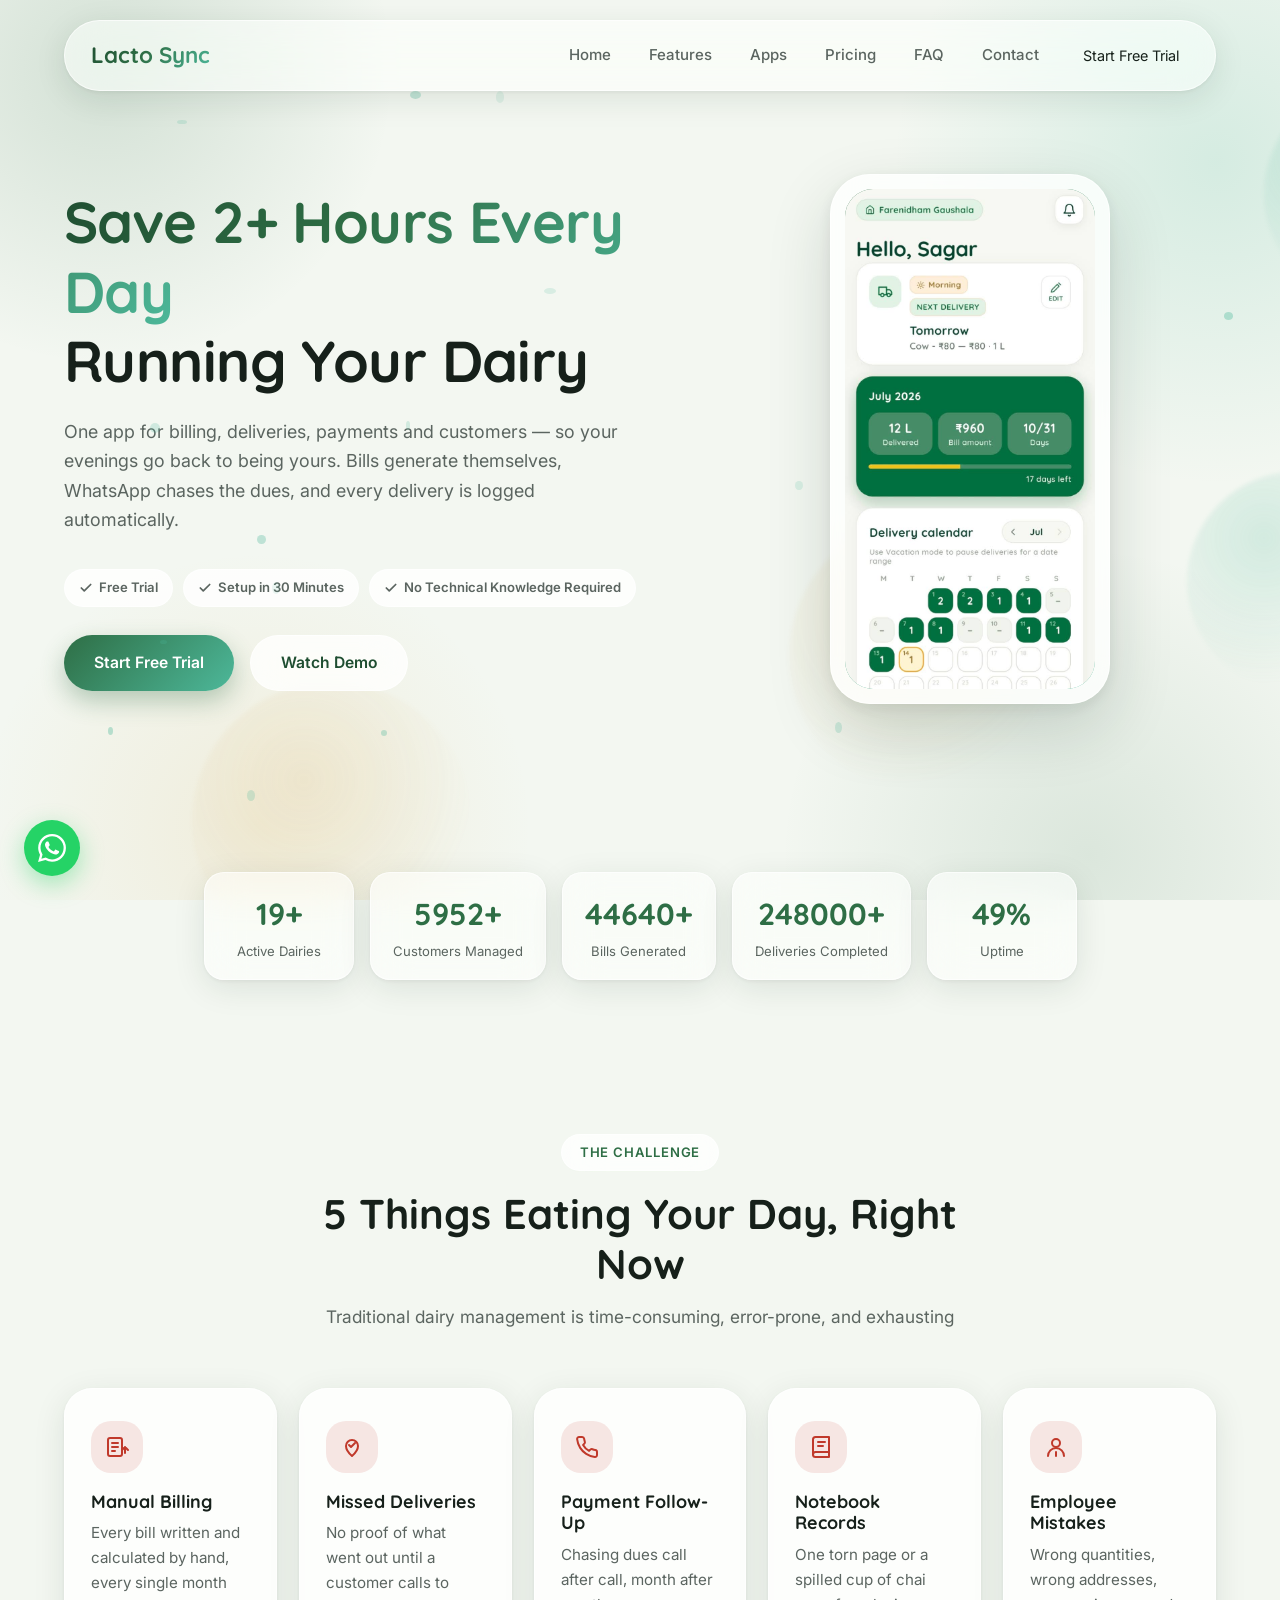
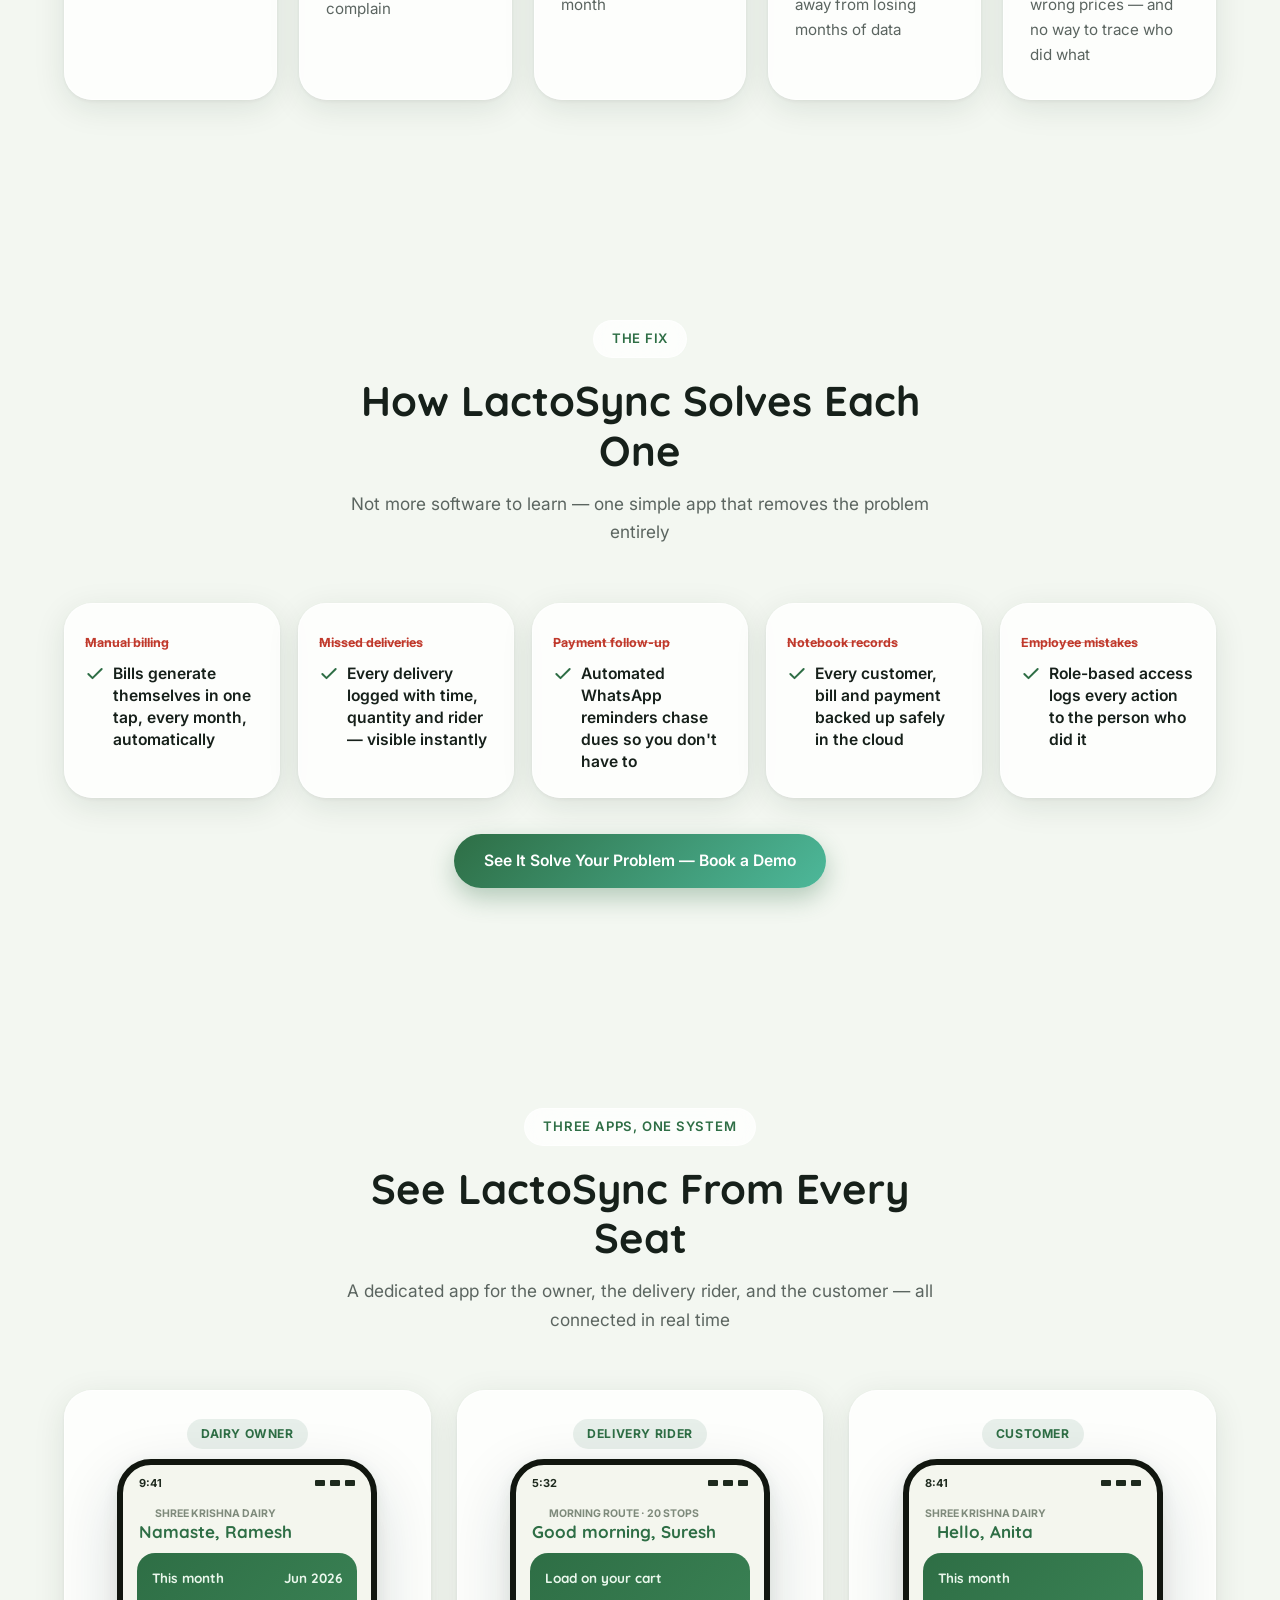
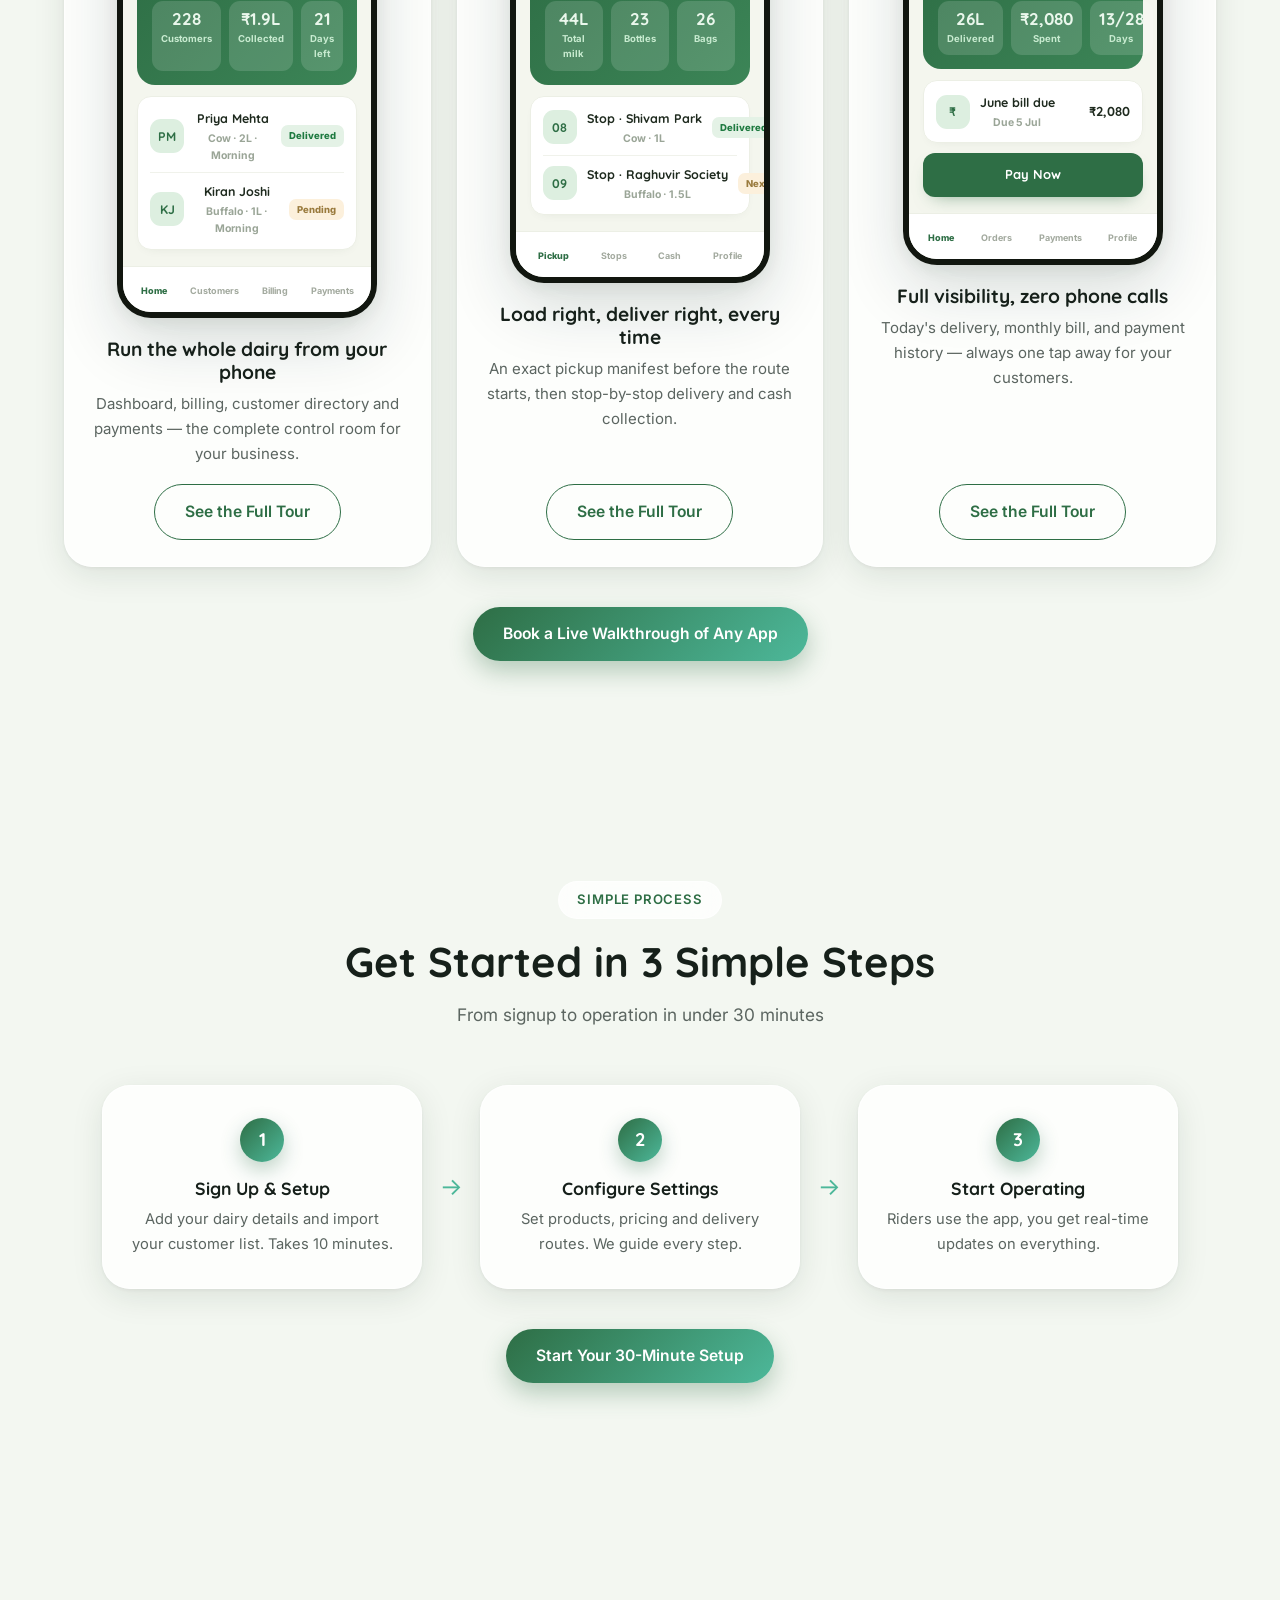
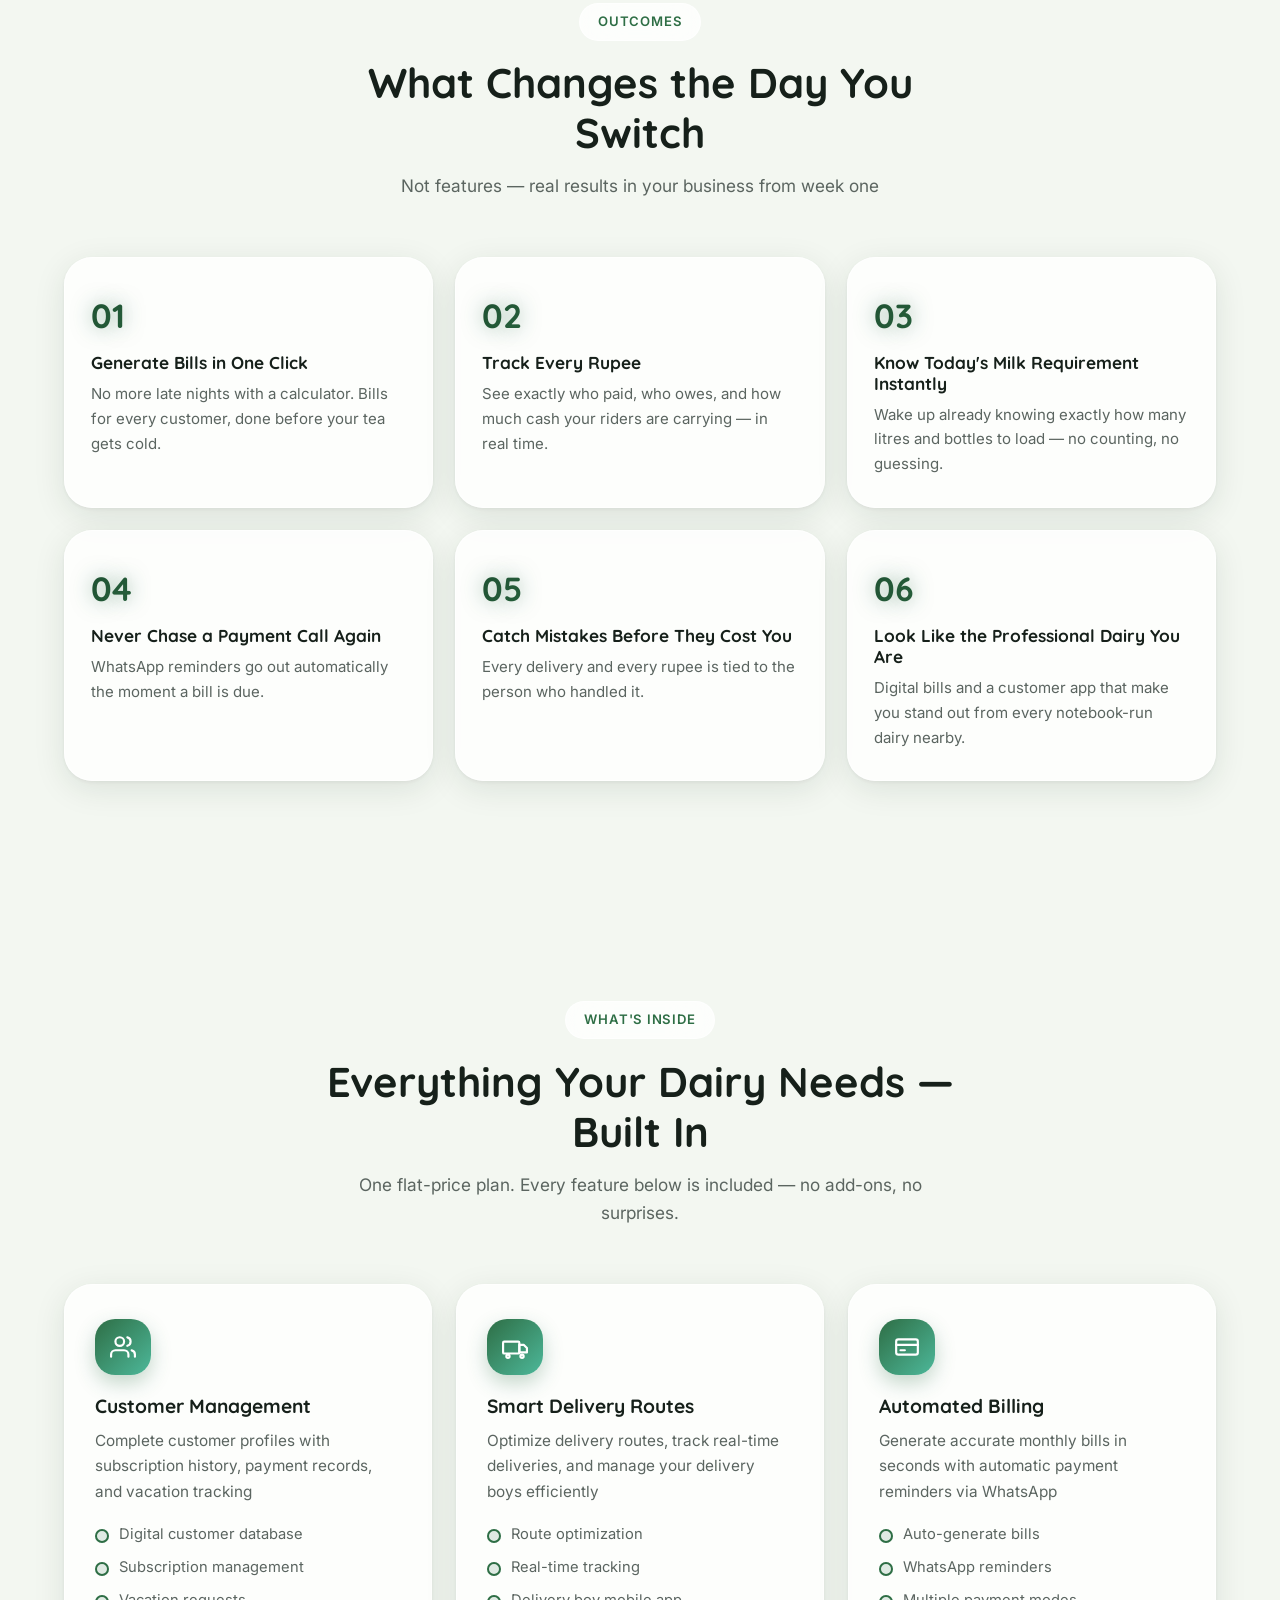
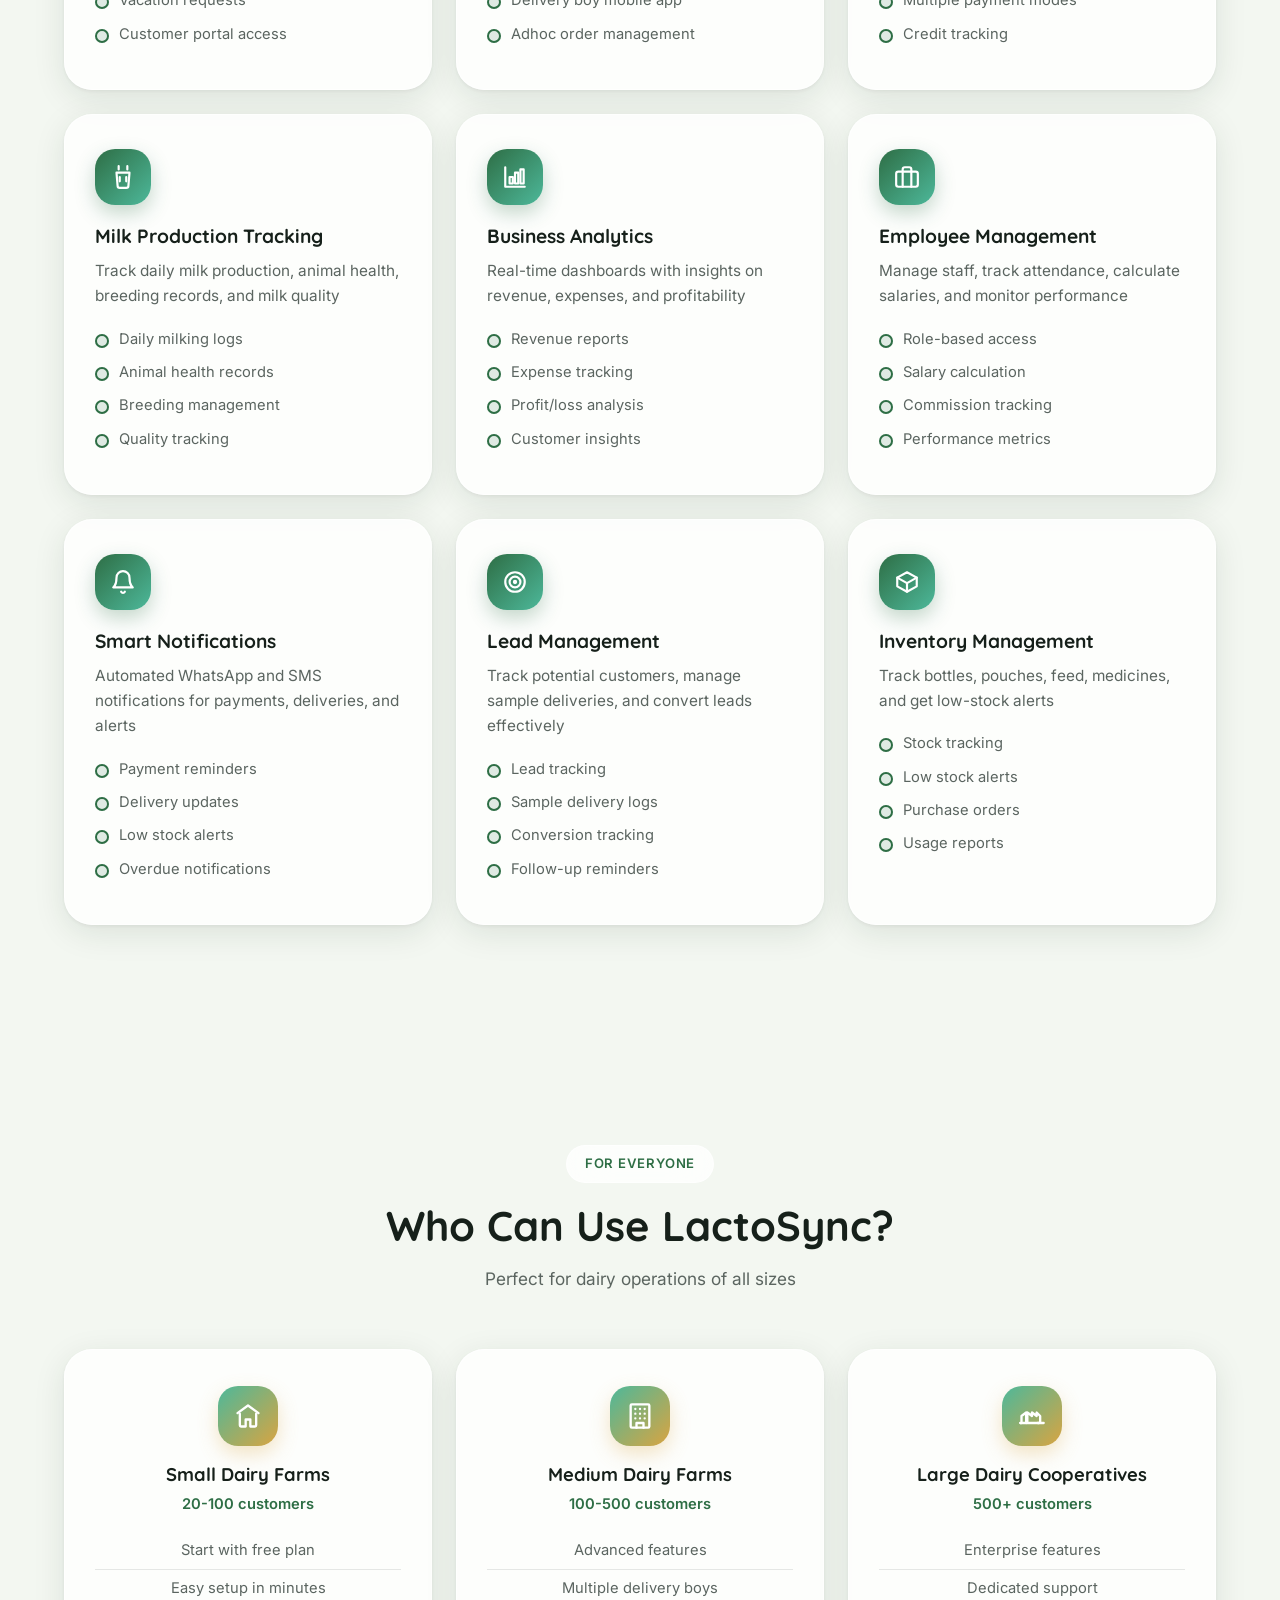
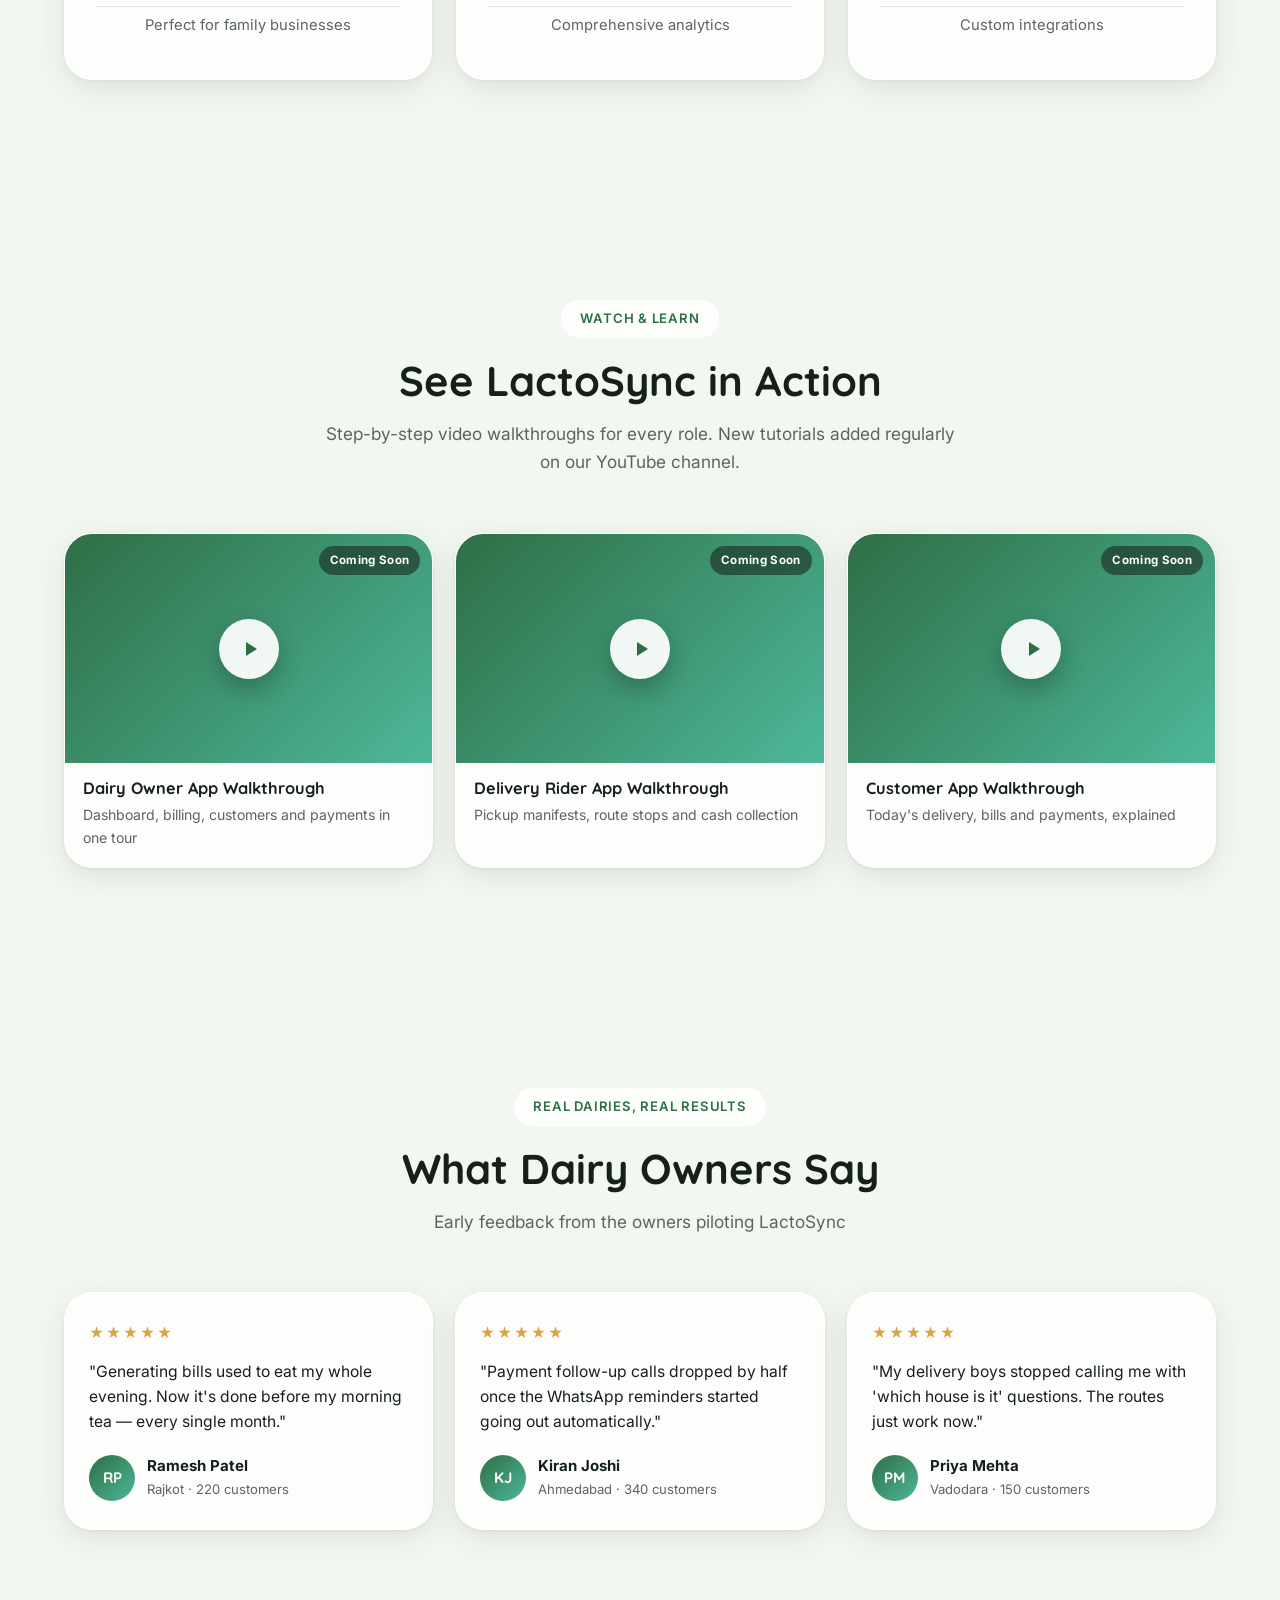
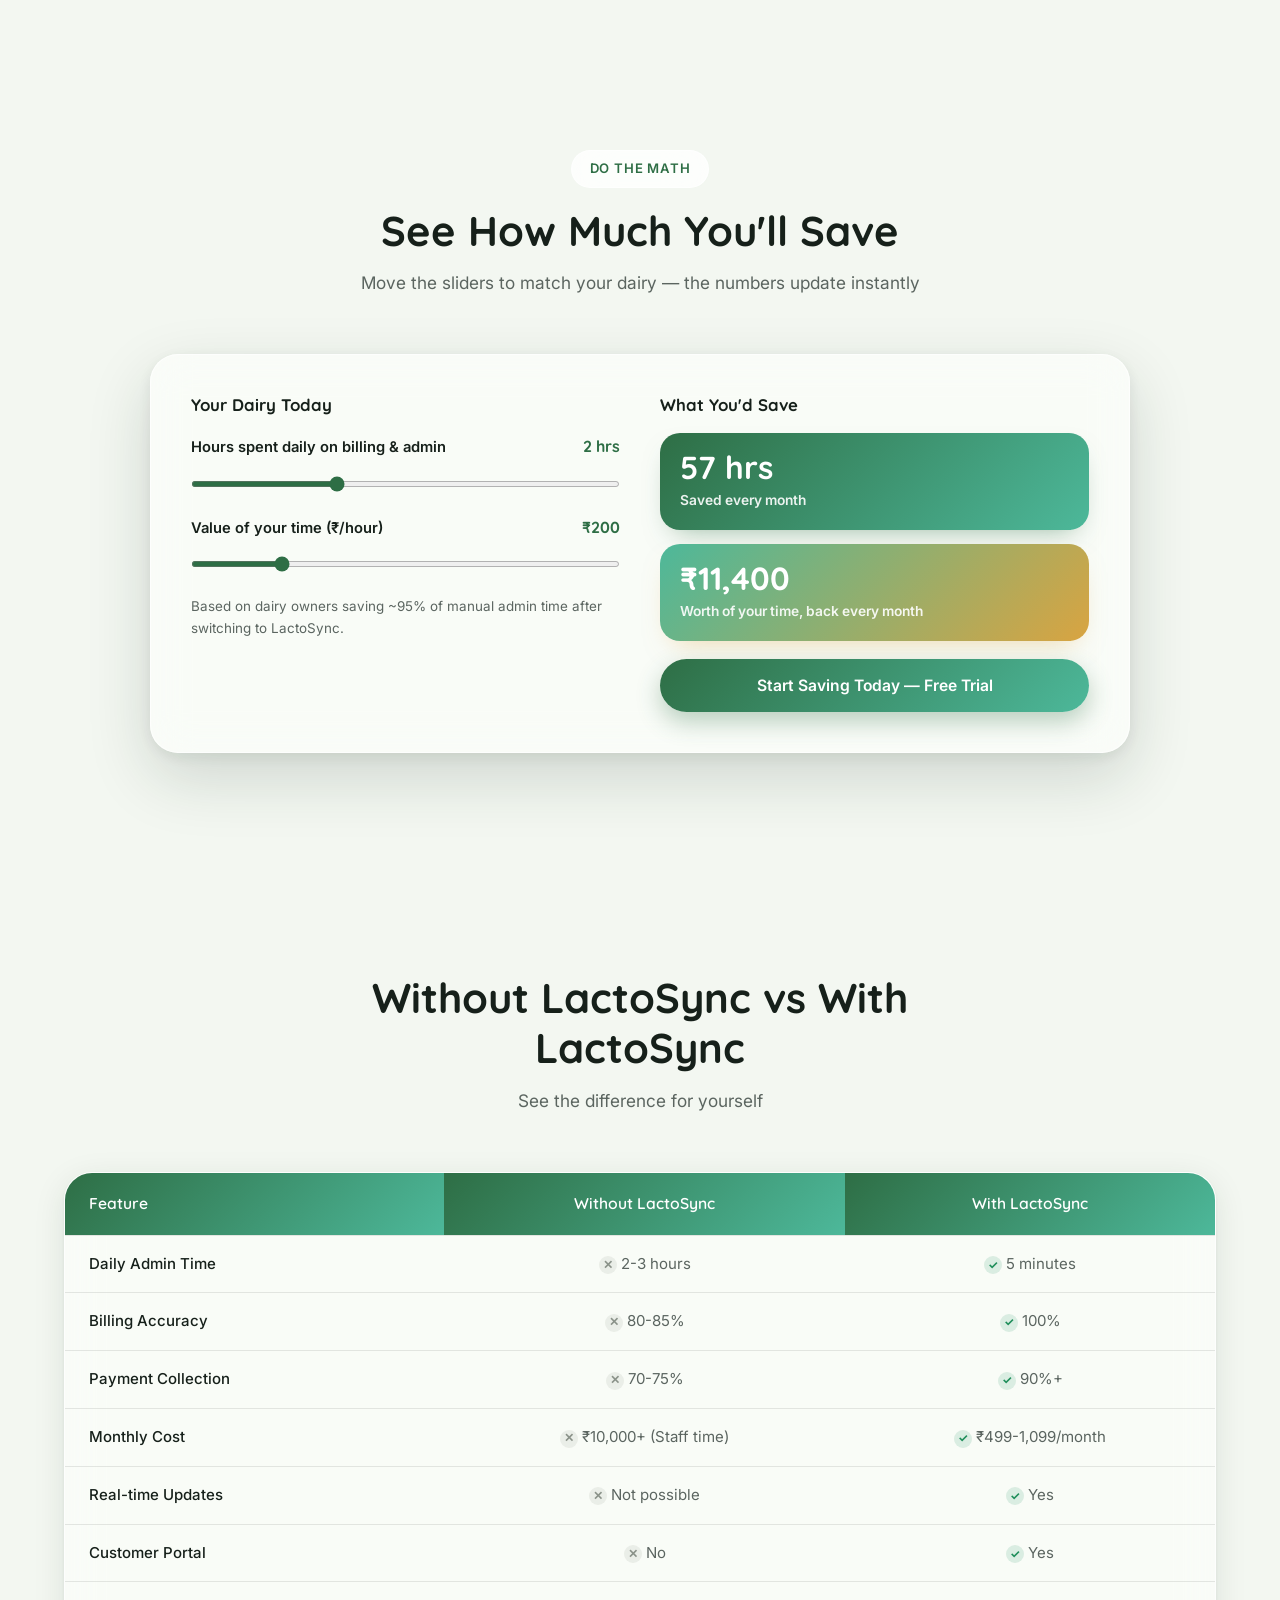
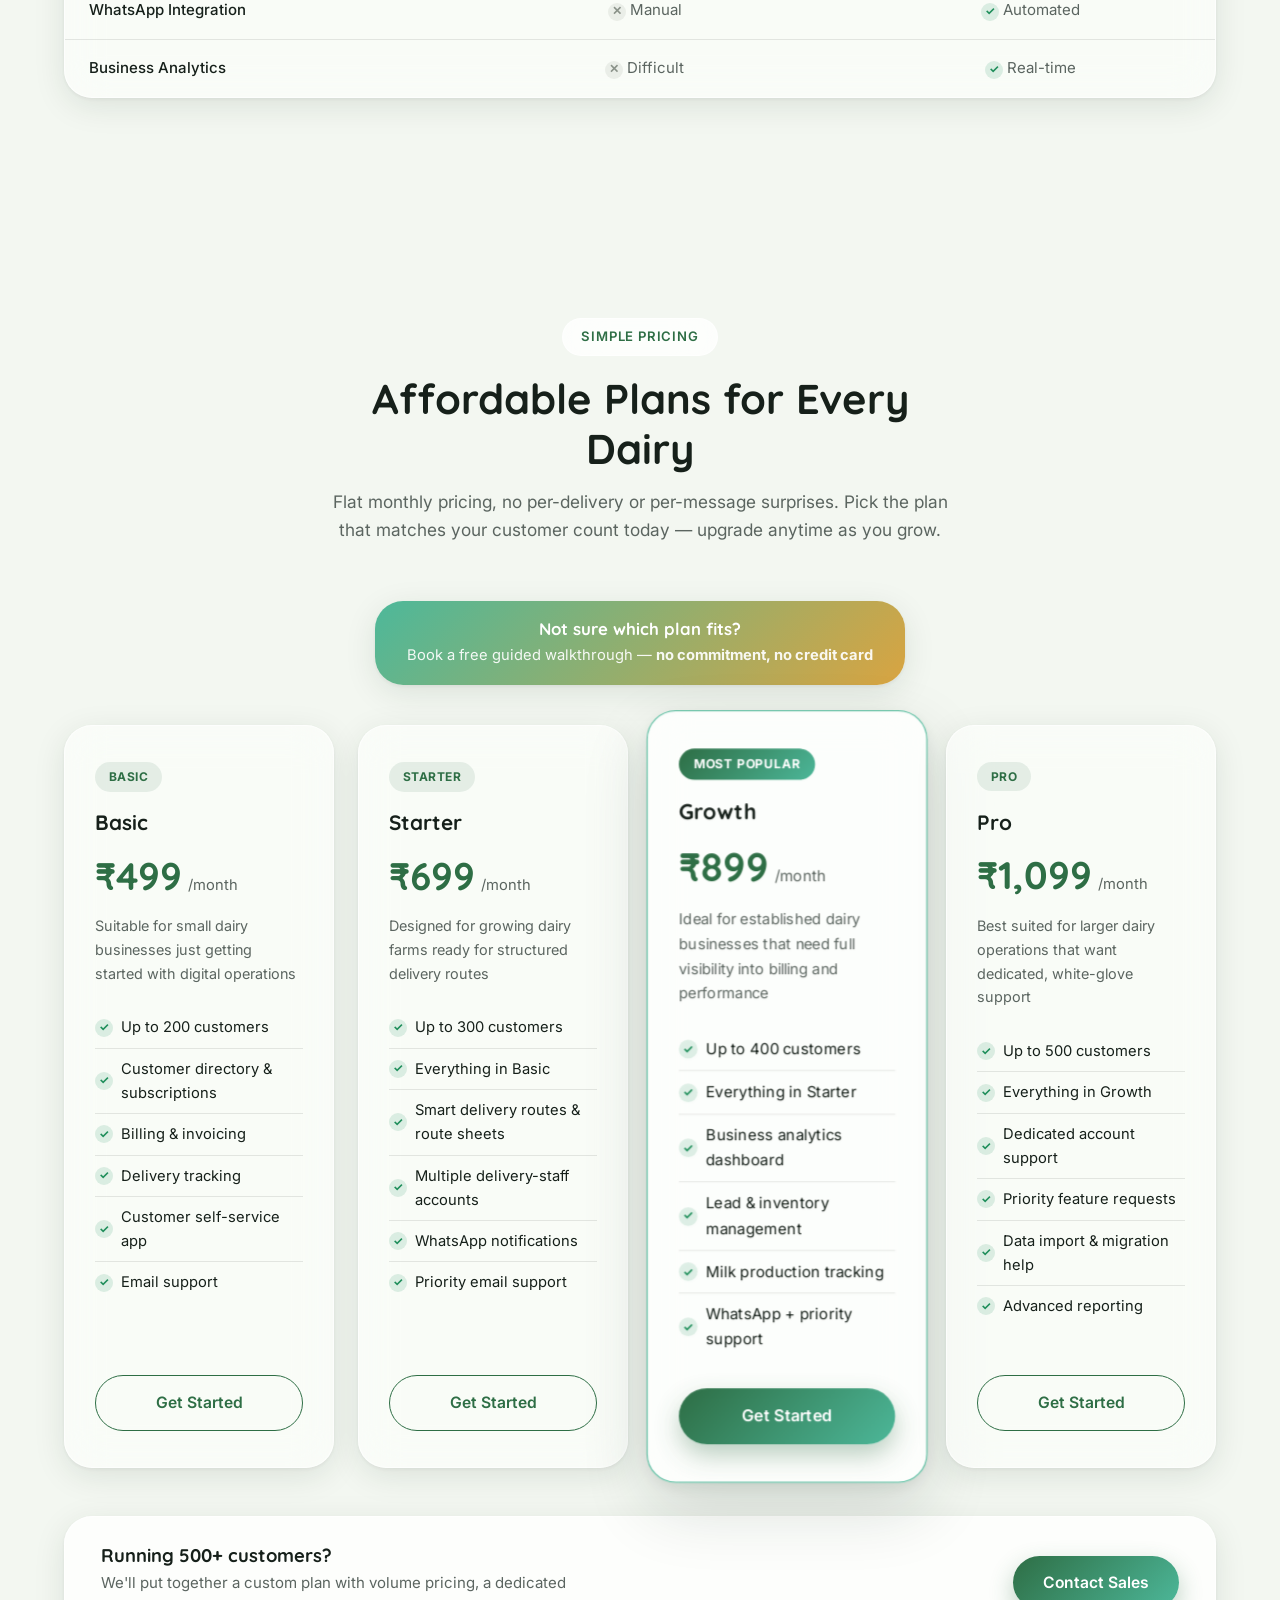
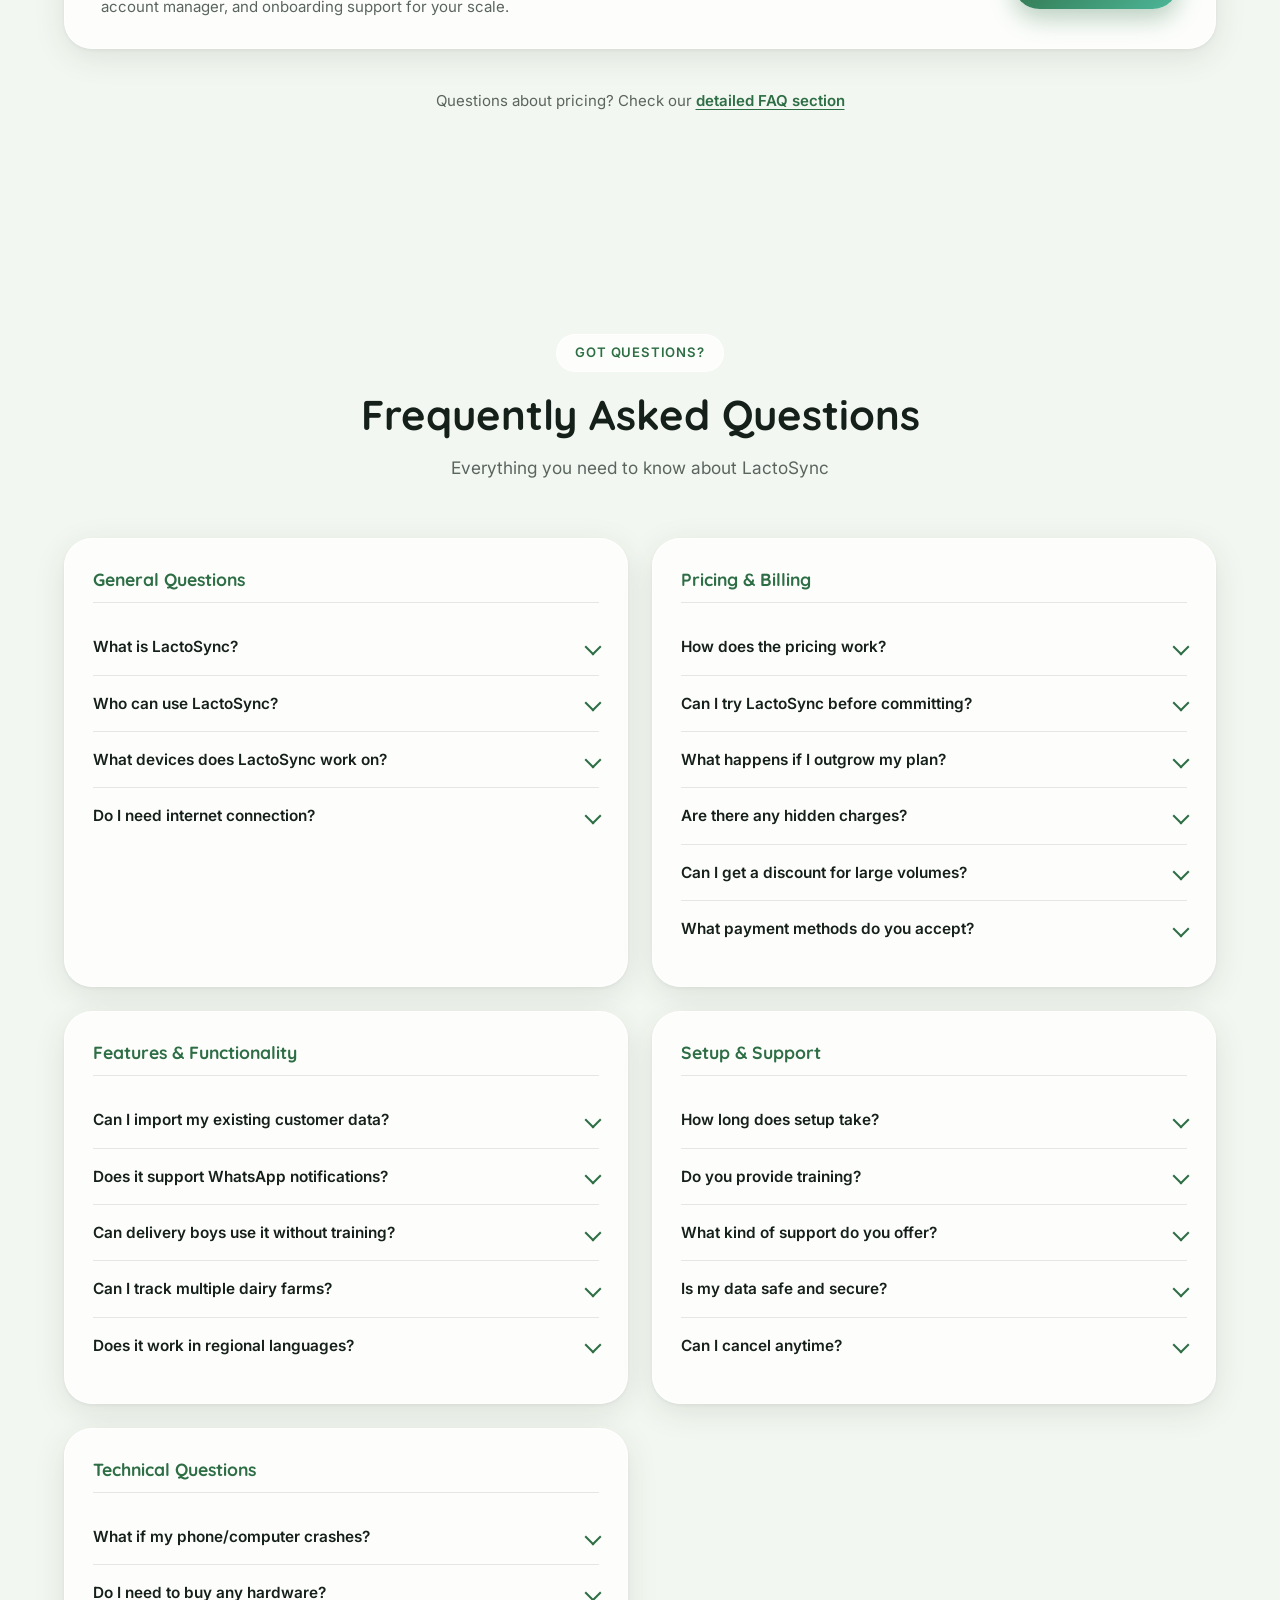
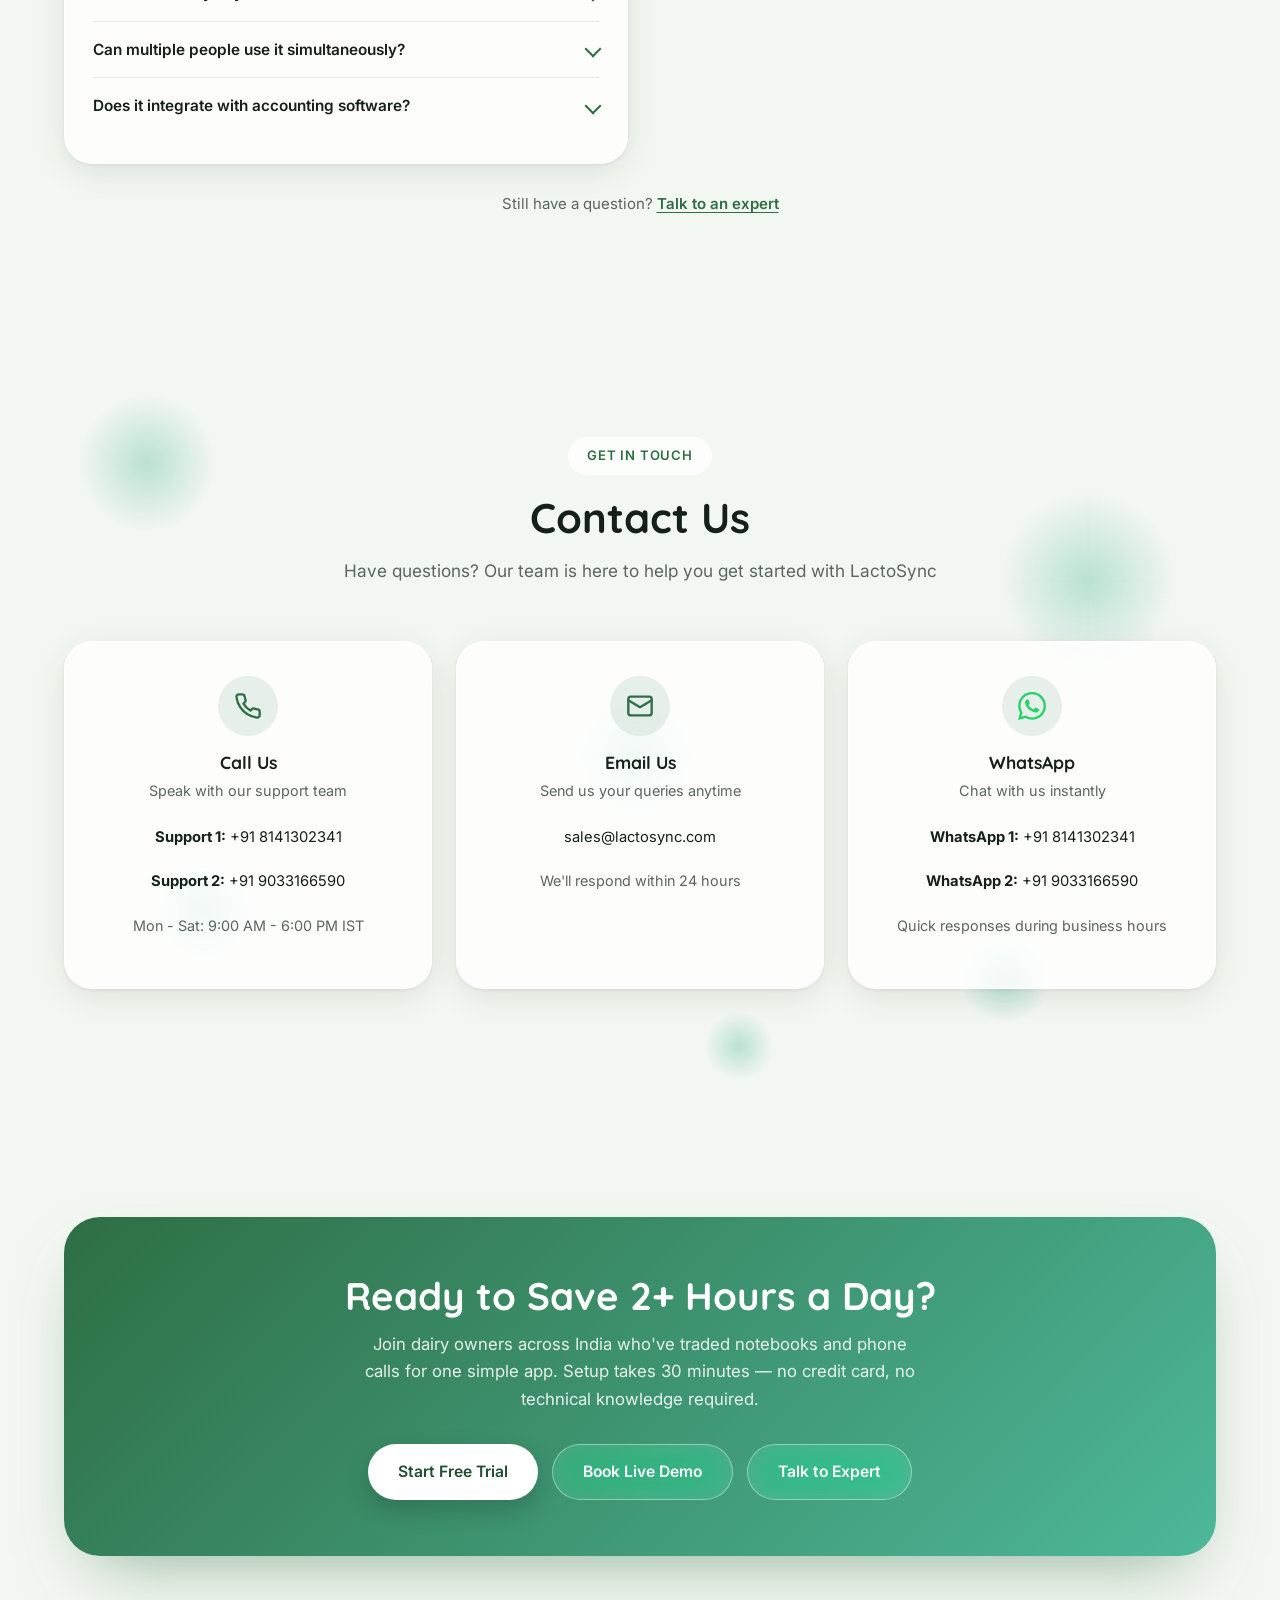
==== commit 663f61ed: "Redesign landing page around benefit-first copy and add role-based app pages Rebuilds index.html to " ====
--- a/index.html
+++ b/index.html
@@ -18,13 +18,13 @@
     <meta property="og:locale" content="en_IN">
     <meta property="og:url" content="https://lactosync.com/">
     <meta property="og:title" content="LactoSync — Dairy Farm Management Software for India">
-    <meta property="og:description" content="Automate billing, delivery routes, milk tracking and WhatsApp notifications. Flat monthly plans from ₹499 — book a free walkthrough, no credit card required.">
+    <meta property="og:description" content="Save 2+ hours every day on billing, delivery routes, milk tracking and WhatsApp notifications. Flat monthly plans from ₹499 — book a free walkthrough, no credit card required.">
     <meta property="og:image" content="https://lactosync.com/assets/logo/favicon.png">
 
     <!-- Twitter Card -->
     <meta name="twitter:card" content="summary">
     <meta name="twitter:title" content="LactoSync — Dairy Farm Management Software for India">
-    <meta name="twitter:description" content="Automate billing, delivery routes, milk tracking and WhatsApp notifications. Flat monthly plans from ₹499.">
+    <meta name="twitter:description" content="Save 2+ hours every day on billing, delivery routes, milk tracking and WhatsApp notifications. Flat monthly plans from ₹499.">
     <meta name="twitter:image" content="https://lactosync.com/assets/logo/favicon.png">
 
     <link rel="icon" type="image/png" href="assets/logo/favicon.png">
@@ -76,6 +76,22 @@
             }
         ],
         "publisher": {
+            "@type": "Organization",
+            "name": "Akshara Technologies",
+            "url": "https://aksharatech.com"
+        }
+    }
+    </script>
+    <script type="application/ld+json">
+    {
+        "@context": "https://schema.org",
+        "@type": "Organization",
+        "name": "LactoSync",
+        "url": "https://lactosync.com/",
+        "logo": "https://lactosync.com/assets/logo/favicon.png",
+        "email": "sales@lactosync.com",
+        "sameAs": [],
+        "parentOrganization": {
             "@type": "Organization",
             "name": "Akshara Technologies",
             "url": "https://aksharatech.com"
@@ -155,11 +171,11 @@
                 <ul class="nav-links">
                     <li><a href="#home">Home</a></li>
                     <li><a href="#features">Features</a></li>
-                    <li><a href="#benefits">Benefits</a></li>
+                    <li><a href="#product">Apps</a></li>
                     <li><a href="#pricing">Pricing</a></li>
                     <li><a href="#faq">FAQ</a></li>
                     <li><a href="#contact">Contact</a></li>
-                    <li><a href="#" class="btn-nav schedule-demo-btn">Get Started</a></li>
+                    <li><a href="#" class="btn-nav schedule-demo-btn">Start Free Trial</a></li>
                 </ul>
                 <div class="mobile-menu-btn">
                     <span></span>
@@ -176,32 +192,22 @@
             <div class="hero-content">
                 <div class="hero-text">
                     <h1 class="hero-title">
-                        <span class="gradient-text">Transform Your Dairy</span>
-                        <br>Management Forever
+                        <span class="gradient-text">Save 2+ Hours Every Day</span>
+                        <br>Running Your Dairy
                     </h1>
                     <p class="hero-description">
-                        Eliminate the chaos of managing customers, suppliers, workers, and daily bookkeeping. LactoSync
-                        streamlines your entire dairy operations—from automated billing and milk tracking to optimized
-                        delivery routes—freeing up valuable time in your routine to focus on growth and enhancing your
-                        lifestyle.
+                        One app for billing, deliveries, payments and customers — so your evenings
+                        go back to being yours. Bills generate themselves, WhatsApp chases the dues,
+                        and every delivery is logged automatically.
                     </p>
-                    <div class="hero-stats">
-                        <div class="stat-item">
-                            <div class="stat-number" data-target="95" data-suffix="%">95%</div>
-                            <div class="stat-label">Time Saved</div>
-                        </div>
-                        <div class="stat-item">
-                            <div class="stat-number" data-target="100" data-suffix="%">100%</div>
-                            <div class="stat-label">Accuracy</div>
-                        </div>
-                        <div class="stat-item">
-                            <div class="stat-number" data-target="499" data-prefix="₹">₹499</div>
-                            <div class="stat-label">Starting Plan / Month</div>
-                        </div>
+                    <div class="app-hero-badges">
+                        <span><svg width="14" height="14" viewBox="0 0 24 24" fill="none" stroke="currentColor" stroke-width="3" stroke-linecap="round" stroke-linejoin="round"><path d="M20 6 9 17l-5-5"/></svg> Free Trial</span>
+                        <span><svg width="14" height="14" viewBox="0 0 24 24" fill="none" stroke="currentColor" stroke-width="3" stroke-linecap="round" stroke-linejoin="round"><path d="M20 6 9 17l-5-5"/></svg> Setup in 30 Minutes</span>
+                        <span><svg width="14" height="14" viewBox="0 0 24 24" fill="none" stroke="currentColor" stroke-width="3" stroke-linecap="round" stroke-linejoin="round"><path d="M20 6 9 17l-5-5"/></svg> No Technical Knowledge Required</span>
                     </div>
                     <div class="hero-buttons">
                         <a href="#" class="btn btn-primary schedule-demo-btn">Start Free Trial</a>
-                        <a href="#features" class="btn btn-secondary">Explore Features</a>
+                        <a href="#video" class="btn btn-secondary">Watch Demo</a>
                     </div>
                 </div>
                 <div class="hero-image">
@@ -215,34 +221,329 @@
         </div>
     </section>
 
+    <!-- Trust Bar -->
+    <section id="trust" class="trust-bar-section">
+        <div class="container">
+            <!-- Illustrative figures — replace with verified live business metrics -->
+            <div class="trust-bar-grid">
+                <div class="stat-item">
+                    <div class="stat-number" data-target="40" data-suffix="+">0+</div>
+                    <div class="stat-label">Active Dairies</div>
+                </div>
+                <div class="stat-item">
+                    <div class="stat-number" data-target="12000" data-suffix="+">0+</div>
+                    <div class="stat-label">Customers Managed</div>
+                </div>
+                <div class="stat-item">
+                    <div class="stat-number" data-target="90000" data-suffix="+">0+</div>
+                    <div class="stat-label">Bills Generated</div>
+                </div>
+                <div class="stat-item">
+                    <div class="stat-number" data-target="500000" data-suffix="+">0+</div>
+                    <div class="stat-label">Deliveries Completed</div>
+                </div>
+                <div class="stat-item">
+                    <div class="stat-number" data-target="99.9" data-suffix="%">0%</div>
+                    <div class="stat-label">Uptime</div>
+                </div>
+            </div>
+        </div>
+    </section>
+
     <!-- Problem Section -->
-    <section class="problem-section">
+    <section id="problem" class="problem-section">
         <div class="container">
             <div class="section-header">
                 <span class="section-tag">The Challenge</span>
-                <h2>Tired of Endless Manual Work?</h2>
+                <h2>5 Things Eating Your Day, Right Now</h2>
                 <p>Traditional dairy management is time-consuming, error-prone, and exhausting</p>
             </div>
             <div class="problem-grid">
                 <div class="problem-card">
-                    <div class="problem-icon"><svg viewBox="0 0 24 24" fill="none" stroke="currentColor" stroke-width="2" stroke-linecap="round" stroke-linejoin="round"><circle cx="12" cy="12" r="9"/><path d="M12 7v5l3 3"/></svg></div>
-                    <h3>2+ Hours Daily</h3>
-                    <p>Wasted on manual billing, record-keeping, and paperwork</p>
+                    <div class="problem-icon"><svg viewBox="0 0 24 24" fill="none" stroke="currentColor" stroke-width="2" stroke-linecap="round" stroke-linejoin="round"><rect x="3" y="3" width="14" height="18" rx="2"/><path d="M7 8h6M7 12h6M7 16h3"/><path d="M20 12v6M20 12l3 3M20 12l-3 3"/></svg></div>
+                    <h3>Manual Billing</h3>
+                    <p>Every bill written and calculated by hand, every single month</p>
                 </div>
                 <div class="problem-card">
-                    <div class="problem-icon"><svg viewBox="0 0 24 24" fill="none" stroke="currentColor" stroke-width="2" stroke-linecap="round" stroke-linejoin="round"><path d="M9 12h6M9 16h6M9 8h2"/><rect x="5" y="3" width="14" height="18" rx="2"/></svg></div>
-                    <h3>Billing Errors</h3>
-                    <p>Manual calculations lead to mistakes and customer disputes</p>
+                    <div class="problem-icon"><svg viewBox="0 0 24 24" fill="none" stroke="currentColor" stroke-width="2" stroke-linecap="round" stroke-linejoin="round"><path d="M12 21s-6-5.2-6-10a6 6 0 1 1 12 0c0 4.8-6 10-6 10z"/><path d="m9 10 2 2 4-4"/></svg></div>
+                    <h3>Missed Deliveries</h3>
+                    <p>No proof of what went out until a customer calls to complain</p>
                 </div>
                 <div class="problem-card">
                     <div class="problem-icon"><svg viewBox="0 0 24 24" fill="none" stroke="currentColor" stroke-width="2" stroke-linecap="round" stroke-linejoin="round"><path d="M22 16.92v3a2 2 0 0 1-2.18 2 19.79 19.79 0 0 1-8.63-3.07 19.5 19.5 0 0 1-6-6 19.79 19.79 0 0 1-3.07-8.67A2 2 0 0 1 4.11 2h3a2 2 0 0 1 2 1.72c.127.96.361 1.903.7 2.81a2 2 0 0 1-.45 2.11L8.09 9.91a16 16 0 0 0 6 6l1.27-1.27a2 2 0 0 1 2.11-.45c.907.339 1.85.573 2.81.7A2 2 0 0 1 22 16.92z"/></svg></div>
-                    <h3>Poor Communication</h3>
-                    <p>Difficult to track payments and send reminders</p>
+                    <h3>Payment Follow-Up</h3>
+                    <p>Chasing dues call after call, month after month</p>
                 </div>
                 <div class="problem-card">
-                    <div class="problem-icon"><svg viewBox="0 0 24 24" fill="none" stroke="currentColor" stroke-width="2" stroke-linecap="round" stroke-linejoin="round"><path d="M3 3v18h18"/><path d="M18 17V9M13 17V5M8 17v-3"/></svg></div>
-                    <h3>No Insights</h3>
-                    <p>Can't analyze business performance or make data-driven decisions</p>
+                    <div class="problem-icon"><svg viewBox="0 0 24 24" fill="none" stroke="currentColor" stroke-width="2" stroke-linecap="round" stroke-linejoin="round"><path d="M4 19.5A2.5 2.5 0 0 1 6.5 17H20"/><path d="M6.5 2H20v20H6.5A2.5 2.5 0 0 1 4 19.5v-15A2.5 2.5 0 0 1 6.5 2z"/><path d="M9 7h7M9 11h5"/></svg></div>
+                    <h3>Notebook Records</h3>
+                    <p>One torn page or a spilled cup of chai away from losing months of data</p>
+                </div>
+                <div class="problem-card">
+                    <div class="problem-icon"><svg viewBox="0 0 24 24" fill="none" stroke="currentColor" stroke-width="2" stroke-linecap="round" stroke-linejoin="round"><circle cx="12" cy="8" r="4"/><path d="M4 21a8 8 0 0 1 16 0"/><path d="M12 21v-4"/></svg></div>
+                    <h3>Employee Mistakes</h3>
+                    <p>Wrong quantities, wrong addresses, wrong prices — and no way to trace who did what</p>
+                </div>
+            </div>
+        </div>
+    </section>
+
+    <!-- Solution Section -->
+    <section id="solution" class="solution-section">
+        <div class="container">
+            <div class="section-header">
+                <span class="section-tag">The Fix</span>
+                <h2>How LactoSync Solves Each One</h2>
+                <p>Not more software to learn — one simple app that removes the problem entirely</p>
+            </div>
+            <div class="solution-grid">
+                <div class="solution-card">
+                    <span class="solution-was">Manual billing</span>
+                    <div class="solution-now"><svg viewBox="0 0 24 24" fill="none" stroke="currentColor" stroke-width="2.4" stroke-linecap="round" stroke-linejoin="round"><path d="M20 6 9 17l-5-5"/></svg> Bills generate themselves in one tap, every month, automatically</div>
+                </div>
+                <div class="solution-card">
+                    <span class="solution-was">Missed deliveries</span>
+                    <div class="solution-now"><svg viewBox="0 0 24 24" fill="none" stroke="currentColor" stroke-width="2.4" stroke-linecap="round" stroke-linejoin="round"><path d="M20 6 9 17l-5-5"/></svg> Every delivery logged with time, quantity and rider — visible instantly</div>
+                </div>
+                <div class="solution-card">
+                    <span class="solution-was">Payment follow-up</span>
+                    <div class="solution-now"><svg viewBox="0 0 24 24" fill="none" stroke="currentColor" stroke-width="2.4" stroke-linecap="round" stroke-linejoin="round"><path d="M20 6 9 17l-5-5"/></svg> Automated WhatsApp reminders chase dues so you don't have to</div>
+                </div>
+                <div class="solution-card">
+                    <span class="solution-was">Notebook records</span>
+                    <div class="solution-now"><svg viewBox="0 0 24 24" fill="none" stroke="currentColor" stroke-width="2.4" stroke-linecap="round" stroke-linejoin="round"><path d="M20 6 9 17l-5-5"/></svg> Every customer, bill and payment backed up safely in the cloud</div>
+                </div>
+                <div class="solution-card">
+                    <span class="solution-was">Employee mistakes</span>
+                    <div class="solution-now"><svg viewBox="0 0 24 24" fill="none" stroke="currentColor" stroke-width="2.4" stroke-linecap="round" stroke-linejoin="round"><path d="M20 6 9 17l-5-5"/></svg> Role-based access logs every action to the person who did it</div>
+                </div>
+            </div>
+            <div style="text-align:center; margin-top:36px;">
+                <a href="#" class="btn btn-primary schedule-demo-btn">See It Solve Your Problem — Book a Demo</a>
+            </div>
+        </div>
+    </section>
+
+    <!-- Product Screenshots -->
+    <section id="product" class="screenshots-section">
+        <div class="container">
+            <div class="section-header">
+                <span class="section-tag">Three Apps, One System</span>
+                <h2>See LactoSync From Every Seat</h2>
+                <p>A dedicated app for the owner, the delivery rider, and the customer — all connected in real time</p>
+            </div>
+            <div class="app-preview-grid">
+                <div class="app-preview-card">
+                    <span class="app-preview-role">Dairy Owner</span>
+                    <div class="mockup-phone">
+                        <div class="mockup-statusbar"><span>9:41</span><div class="mockup-dots"><span></span><span></span><span></span></div></div>
+                        <div class="mockup-header">
+                            <div>
+                                <div class="mockup-subtext">SHREE KRISHNA DAIRY</div>
+                                <div class="mockup-greeting">Namaste, Ramesh</div>
+                            </div>
+                        </div>
+                        <div class="mockup-body">
+                            <div class="mockup-hero-card">
+                                <div class="mockup-hero-title">This month <span>Jun 2026</span></div>
+                                <div class="mockup-hero-stats">
+                                    <div><div class="mockup-num">228</div><div class="mockup-label">Customers</div></div>
+                                    <div><div class="mockup-num">₹1.9L</div><div class="mockup-label">Collected</div></div>
+                                    <div><div class="mockup-num">21</div><div class="mockup-label">Days left</div></div>
+                                </div>
+                            </div>
+                            <div class="mockup-card">
+                                <div class="mockup-row">
+                                    <span class="mockup-avatar">PM</span>
+                                    <div><div class="mockup-row-title">Priya Mehta</div><div class="mockup-row-sub">Cow · 2L · Morning</div></div>
+                                    <span class="mockup-pill">Delivered</span>
+                                </div>
+                                <div class="mockup-row">
+                                    <span class="mockup-avatar">KJ</span>
+                                    <div><div class="mockup-row-title">Kiran Joshi</div><div class="mockup-row-sub">Buffalo · 1L · Morning</div></div>
+                                    <span class="mockup-pill mockup-pill-amber">Pending</span>
+                                </div>
+                            </div>
+                        </div>
+                        <div class="mockup-navbar">
+                            <div class="mockup-nav-active"><span>Home</span></div>
+                            <div><span>Customers</span></div>
+                            <div><span>Billing</span></div>
+                            <div><span>Payments</span></div>
+                        </div>
+                    </div>
+                    <h3>Run the whole dairy from your phone</h3>
+                    <p>Dashboard, billing, customer directory and payments — the complete control room for your business.</p>
+                    <a href="dairy-owner-app.html" class="btn btn-outline">See the Full Tour</a>
+                </div>
+
+                <div class="app-preview-card">
+                    <span class="app-preview-role">Delivery Rider</span>
+                    <div class="mockup-phone">
+                        <div class="mockup-statusbar"><span>5:32</span><div class="mockup-dots"><span></span><span></span><span></span></div></div>
+                        <div class="mockup-header">
+                            <div>
+                                <div class="mockup-subtext">MORNING ROUTE · 20 STOPS</div>
+                                <div class="mockup-greeting">Good morning, Suresh</div>
+                            </div>
+                        </div>
+                        <div class="mockup-body">
+                            <div class="mockup-hero-card">
+                                <div class="mockup-hero-title">Load on your cart</div>
+                                <div class="mockup-hero-stats">
+                                    <div><div class="mockup-num">44L</div><div class="mockup-label">Total milk</div></div>
+                                    <div><div class="mockup-num">23</div><div class="mockup-label">Bottles</div></div>
+                                    <div><div class="mockup-num">26</div><div class="mockup-label">Bags</div></div>
+                                </div>
+                            </div>
+                            <div class="mockup-card">
+                                <div class="mockup-row">
+                                    <span class="mockup-avatar">08</span>
+                                    <div><div class="mockup-row-title">Stop · Shivam Park</div><div class="mockup-row-sub">Cow · 1L</div></div>
+                                    <span class="mockup-pill">Delivered</span>
+                                </div>
+                                <div class="mockup-row">
+                                    <span class="mockup-avatar">09</span>
+                                    <div><div class="mockup-row-title">Stop · Raghuvir Society</div><div class="mockup-row-sub">Buffalo · 1.5L</div></div>
+                                    <span class="mockup-pill mockup-pill-amber">Next</span>
+                                </div>
+                            </div>
+                        </div>
+                        <div class="mockup-navbar">
+                            <div class="mockup-nav-active"><span>Pickup</span></div>
+                            <div><span>Stops</span></div>
+                            <div><span>Cash</span></div>
+                            <div><span>Profile</span></div>
+                        </div>
+                    </div>
+                    <h3>Load right, deliver right, every time</h3>
+                    <p>An exact pickup manifest before the route starts, then stop-by-stop delivery and cash collection.</p>
+                    <a href="delivery-app.html" class="btn btn-outline">See the Full Tour</a>
+                </div>
+
+                <div class="app-preview-card">
+                    <span class="app-preview-role">Customer</span>
+                    <div class="mockup-phone">
+                        <div class="mockup-statusbar"><span>8:41</span><div class="mockup-dots"><span></span><span></span><span></span></div></div>
+                        <div class="mockup-header">
+                            <div>
+                                <div class="mockup-subtext">SHREE KRISHNA DAIRY</div>
+                                <div class="mockup-greeting">Hello, Anita</div>
+                            </div>
+                        </div>
+                        <div class="mockup-body">
+                            <div class="mockup-hero-card">
+                                <div class="mockup-hero-title">This month</div>
+                                <div class="mockup-hero-stats">
+                                    <div><div class="mockup-num">26L</div><div class="mockup-label">Delivered</div></div>
+                                    <div><div class="mockup-num">₹2,080</div><div class="mockup-label">Spent</div></div>
+                                    <div><div class="mockup-num">13/28</div><div class="mockup-label">Days</div></div>
+                                </div>
+                            </div>
+                            <div class="mockup-card">
+                                <div class="mockup-row">
+                                    <span class="mockup-avatar">₹</span>
+                                    <div><div class="mockup-row-title">June bill due</div><div class="mockup-row-sub">Due 5 Jul</div></div>
+                                    <span class="mockup-row-value">₹2,080</span>
+                                </div>
+                            </div>
+                            <div class="mockup-cta">Pay Now</div>
+                        </div>
+                        <div class="mockup-navbar">
+                            <div class="mockup-nav-active"><span>Home</span></div>
+                            <div><span>Orders</span></div>
+                            <div><span>Payments</span></div>
+                            <div><span>Profile</span></div>
+                        </div>
+                    </div>
+                    <h3>Full visibility, zero phone calls</h3>
+                    <p>Today's delivery, monthly bill, and payment history — always one tap away for your customers.</p>
+                    <a href="customer-app.html" class="btn btn-outline">See the Full Tour</a>
+                </div>
+            </div>
+            <div style="text-align:center; margin-top:40px;">
+                <a href="#" class="btn btn-primary schedule-demo-btn">Book a Live Walkthrough of Any App</a>
+            </div>
+        </div>
+    </section>
+
+    <!-- How It Works Section -->
+    <section class="how-it-works">
+        <div class="container">
+            <div class="section-header">
+                <span class="section-tag">Simple Process</span>
+                <h2>Get Started in 3 Simple Steps</h2>
+                <p>From signup to operation in under 30 minutes</p>
+            </div>
+            <div class="steps-grid">
+                <div class="step-card">
+                    <div class="step-number">1</div>
+                    <div class="step-content">
+                        <h3>Sign Up & Setup</h3>
+                        <p>Add your dairy details and import your customer list. Takes 10 minutes.</p>
+                    </div>
+                </div>
+                <div class="step-arrow">→</div>
+                <div class="step-card">
+                    <div class="step-number">2</div>
+                    <div class="step-content">
+                        <h3>Configure Settings</h3>
+                        <p>Set products, pricing and delivery routes. We guide every step.</p>
+                    </div>
+                </div>
+                <div class="step-arrow">→</div>
+                <div class="step-card">
+                    <div class="step-number">3</div>
+                    <div class="step-content">
+                        <h3>Start Operating</h3>
+                        <p>Riders use the app, you get real-time updates on everything.</p>
+                    </div>
+                </div>
+            </div>
+            <div style="text-align:center; margin-top:40px;">
+                <a href="#" class="btn btn-primary schedule-demo-btn">Start Your 30-Minute Setup</a>
+            </div>
+        </div>
+    </section>
+
+    <!-- Benefits Section -->
+    <section id="benefits" class="benefits-section">
+        <div class="container">
+            <div class="section-header">
+                <span class="section-tag">Outcomes</span>
+                <h2>What Changes the Day You Switch</h2>
+                <p>Not features — real results in your business from week one</p>
+            </div>
+            <div class="benefits-grid">
+                <div class="benefit-card">
+                    <div class="benefit-number">01</div>
+                    <h3>Generate Bills in One Click</h3>
+                    <p>No more late nights with a calculator. Bills for every customer, done before your tea gets cold.</p>
+                </div>
+                <div class="benefit-card">
+                    <div class="benefit-number">02</div>
+                    <h3>Track Every Rupee</h3>
+                    <p>See exactly who paid, who owes, and how much cash your riders are carrying — in real time.</p>
+                </div>
+                <div class="benefit-card">
+                    <div class="benefit-number">03</div>
+                    <h3>Know Today's Milk Requirement Instantly</h3>
+                    <p>Wake up already knowing exactly how many litres and bottles to load — no counting, no guessing.</p>
+                </div>
+                <div class="benefit-card">
+                    <div class="benefit-number">04</div>
+                    <h3>Never Chase a Payment Call Again</h3>
+                    <p>WhatsApp reminders go out automatically the moment a bill is due.</p>
+                </div>
+                <div class="benefit-card">
+                    <div class="benefit-number">05</div>
+                    <h3>Catch Mistakes Before They Cost You</h3>
+                    <p>Every delivery and every rupee is tied to the person who handled it.</p>
+                </div>
+                <div class="benefit-card">
+                    <div class="benefit-number">06</div>
+                    <h3>Look Like the Professional Dairy You Are</h3>
+                    <p>Digital bills and a customer app that make you stand out from every notebook-run dairy nearby.</p>
                 </div>
             </div>
         </div>
@@ -252,9 +553,9 @@
     <section id="features" class="features-section">
         <div class="container">
             <div class="section-header">
-                <span class="section-tag">Features</span>
-                <h2>Everything You Need to Run Your Dairy</h2>
-                <p>Comprehensive solution covering every aspect of dairy farm management</p>
+                <span class="section-tag">What's Inside</span>
+                <h2>Everything Your Dairy Needs — Built In</h2>
+                <p>One flat-price plan. Every feature below is included — no add-ons, no surprises.</p>
             </div>
             <div class="features-grid">
                 <div class="feature-card">
@@ -412,211 +713,132 @@
         </div>
     </section>
 
-    <!-- Benefits Section -->
-    <section id="benefits" class="benefits-section">
+    <!-- Demo Video Section -->
+    <section id="video" class="video-section">
         <div class="container">
             <div class="section-header">
-                <span class="section-tag">Benefits</span>
-                <h2>Why Choose LactoSync?</h2>
-                <p>Real results that transform your business</p>
-            </div>
-            <div class="benefits-grid">
-                <div class="benefit-card">
-                    <div class="benefit-number">01</div>
-                    <h3>Save 95% Time on Admin Work</h3>
-                    <p>Reduce 2+ hours of daily manual work to just 5 minutes. Auto-generate bills, track deliveries,
-                        and manage customers effortlessly.</p>
-                </div>
-                <div class="benefit-card">
-                    <div class="benefit-number">02</div>
-                    <h3>Eliminate Billing Errors</h3>
-                    <p>100% accurate calculations. No more customer disputes over incorrect bills or missed deliveries.
-                    </p>
-                </div>
-                <div class="benefit-card">
-                    <div class="benefit-number">03</div>
-                    <h3>Increase Revenue by 20%</h3>
-                    <p>Better payment collection through automated reminders. Track every rupee and reduce losses.</p>
-                </div>
-                <div class="benefit-card">
-                    <div class="benefit-number">04</div>
-                    <h3>Scale Without Stress</h3>
-                    <p>Easily manage 10x customers without hiring extra staff. System handles everything automatically.
-                    </p>
-                </div>
-                <div class="benefit-card">
-                    <div class="benefit-number">05</div>
-                    <h3>Real-Time Visibility</h3>
-                    <p>Know exactly what's happening in your dairy at any moment. Track deliveries, payments, and
-                        production in real-time.</p>
-                </div>
-                <div class="benefit-card">
-                    <div class="benefit-number">06</div>
-                    <h3>Professional Image</h3>
-                    <p>Digital bills, WhatsApp notifications, and customer portal make you stand out from competitors.
-                    </p>
-                </div>
-            </div>
-        </div>
-    </section>
-
-    <!-- How It Works Section -->
-    <section class="how-it-works">
+                <span class="section-tag">Watch &amp; Learn</span>
+                <h2>See LactoSync in Action</h2>
+                <p>Step-by-step video walkthroughs for every role. New tutorials added regularly on our YouTube channel.</p>
+            </div>
+            <!-- Placeholder video slots — replace data-video-src with real uploads when ready -->
+            <div class="video-grid">
+                <div class="video-card" data-video-slot="owner" role="button" tabindex="0" aria-label="Dairy owner app walkthrough — video coming soon">
+                    <div class="video-thumb">
+                        <span class="video-badge">Coming Soon</span>
+                        <span class="video-play-btn"><svg viewBox="0 0 24 24" fill="currentColor"><path d="M8 5v14l11-7z"/></svg></span>
+                    </div>
+                    <div class="video-info">
+                        <h3>Dairy Owner App Walkthrough</h3>
+                        <p>Dashboard, billing, customers and payments in one tour</p>
+                    </div>
+                </div>
+                <div class="video-card" data-video-slot="delivery" role="button" tabindex="0" aria-label="Delivery rider app walkthrough — video coming soon">
+                    <div class="video-thumb">
+                        <span class="video-badge">Coming Soon</span>
+                        <span class="video-play-btn"><svg viewBox="0 0 24 24" fill="currentColor"><path d="M8 5v14l11-7z"/></svg></span>
+                    </div>
+                    <div class="video-info">
+                        <h3>Delivery Rider App Walkthrough</h3>
+                        <p>Pickup manifests, route stops and cash collection</p>
+                    </div>
+                </div>
+                <div class="video-card" data-video-slot="customer" role="button" tabindex="0" aria-label="Customer app walkthrough — video coming soon">
+                    <div class="video-thumb">
+                        <span class="video-badge">Coming Soon</span>
+                        <span class="video-play-btn"><svg viewBox="0 0 24 24" fill="currentColor"><path d="M8 5v14l11-7z"/></svg></span>
+                    </div>
+                    <div class="video-info">
+                        <h3>Customer App Walkthrough</h3>
+                        <p>Today's delivery, bills and payments, explained</p>
+                    </div>
+                </div>
+            </div>
+        </div>
+    </section>
+
+    <!-- Testimonials Section -->
+    <section id="testimonials" class="testimonials-section">
         <div class="container">
             <div class="section-header">
-                <span class="section-tag">Simple Process</span>
-                <h2>Get Started in 3 Simple Steps</h2>
-                <p>From signup to operation in under 30 minutes</p>
-            </div>
-            <div class="steps-grid">
-                <div class="step-card">
-                    <div class="step-number">1</div>
-                    <div class="step-content">
-                        <h3>Sign Up & Setup</h3>
-                        <p>Create your account, add your dairy farm details, and import your customer list. Takes just
-                            10 minutes.</p>
-                    </div>
-                </div>
-                <div class="step-arrow">→</div>
-                <div class="step-card">
-                    <div class="step-number">2</div>
-                    <div class="step-content">
-                        <h3>Configure Settings</h3>
-                        <p>Set up products, pricing, delivery routes, and employee access. We'll guide you through every
-                            step.</p>
-                    </div>
-                </div>
-                <div class="step-arrow">→</div>
-                <div class="step-card">
-                    <div class="step-number">3</div>
-                    <div class="step-content">
-                        <h3>Start Operating</h3>
-                        <p>Your delivery boys start using the mobile app, and you get real-time updates on everything.
-                        </p>
-                    </div>
-                </div>
-            </div>
-        </div>
-    </section>
-
-    <!-- Pricing Section -->
-    <section id="pricing" class="pricing-section">
+                <span class="section-tag">Real Dairies, Real Results</span>
+                <h2>What Dairy Owners Say</h2>
+                <p>Early feedback from the owners piloting LactoSync</p>
+            </div>
+            <!-- Placeholder testimonials — replace with verified customer stories, photos and consent -->
+            <div class="testimonials-grid">
+                <div class="testimonial-card">
+                    <div class="testimonial-stars">★★★★★</div>
+                    <p class="testimonial-quote">"Generating bills used to eat my whole evening. Now it's done before my morning tea — every single month."</p>
+                    <div class="testimonial-person">
+                        <span class="testimonial-avatar">RP</span>
+                        <div>
+                            <div class="testimonial-name">Ramesh Patel</div>
+                            <div class="testimonial-meta">Rajkot · 220 customers</div>
+                        </div>
+                    </div>
+                </div>
+                <div class="testimonial-card">
+                    <div class="testimonial-stars">★★★★★</div>
+                    <p class="testimonial-quote">"Payment follow-up calls dropped by half once the WhatsApp reminders started going out automatically."</p>
+                    <div class="testimonial-person">
+                        <span class="testimonial-avatar">KJ</span>
+                        <div>
+                            <div class="testimonial-name">Kiran Joshi</div>
+                            <div class="testimonial-meta">Ahmedabad · 340 customers</div>
+                        </div>
+                    </div>
+                </div>
+                <div class="testimonial-card">
+                    <div class="testimonial-stars">★★★★★</div>
+                    <p class="testimonial-quote">"My delivery boys stopped calling me with 'which house is it' questions. The routes just work now."</p>
+                    <div class="testimonial-person">
+                        <span class="testimonial-avatar">PM</span>
+                        <div>
+                            <div class="testimonial-name">Priya Mehta</div>
+                            <div class="testimonial-meta">Vadodara · 150 customers</div>
+                        </div>
+                    </div>
+                </div>
+            </div>
+        </div>
+    </section>
+
+    <!-- ROI Calculator Section -->
+    <section id="roi" class="roi-section">
         <div class="container">
             <div class="section-header">
-                <span class="section-tag">Simple Pricing</span>
-                <h2>Affordable Plans for Every Dairy</h2>
-                <p>Flat monthly pricing, no per-delivery or per-message surprises. Pick the plan that matches your
-                    customer count today — upgrade anytime as you grow.</p>
-            </div>
-
-            <div class="pricing-highlight">
-                <div class="highlight-card">
-                    <h3>Not sure which plan fits?</h3>
-                    <p>Book a free guided walkthrough — <strong>no commitment, no credit card</strong></p>
-                </div>
-            </div>
-
-            <div class="pricing-grid pricing-grid-4">
-                <div class="pricing-card">
-                    <div class="pricing-badge">Basic</div>
-                    <div class="pricing-header">
-                        <h3>Basic</h3>
-                        <div class="price">
-                            <span class="price-amount">₹499</span>
-                            <span class="price-period">/month</span>
-                        </div>
-                        <p class="price-description">Suitable for small dairy businesses just getting started with
-                            digital operations</p>
-                    </div>
-                    <ul class="pricing-features">
-                        <li><span class="ico-check">✓</span> Up to 200 customers</li>
-                        <li><span class="ico-check">✓</span> Customer directory &amp; subscriptions</li>
-                        <li><span class="ico-check">✓</span> Billing &amp; invoicing</li>
-                        <li><span class="ico-check">✓</span> Delivery tracking</li>
-                        <li><span class="ico-check">✓</span> Customer self-service app</li>
-                        <li><span class="ico-check">✓</span> Email support</li>
-                    </ul>
-                    <a href="#" class="btn btn-outline schedule-demo-btn">Get Started</a>
-                </div>
-
-                <div class="pricing-card">
-                    <div class="pricing-badge">Starter</div>
-                    <div class="pricing-header">
-                        <h3>Starter</h3>
-                        <div class="price">
-                            <span class="price-amount">₹699</span>
-                            <span class="price-period">/month</span>
-                        </div>
-                        <p class="price-description">Designed for growing dairy farms ready for structured delivery
-                            routes</p>
-                    </div>
-                    <ul class="pricing-features">
-                        <li><span class="ico-check">✓</span> Up to 300 customers</li>
-                        <li><span class="ico-check">✓</span> Everything in Basic</li>
-                        <li><span class="ico-check">✓</span> Smart delivery routes &amp; route sheets</li>
-                        <li><span class="ico-check">✓</span> Multiple delivery-staff accounts</li>
-                        <li><span class="ico-check">✓</span> WhatsApp notifications</li>
-                        <li><span class="ico-check">✓</span> Priority email support</li>
-                    </ul>
-                    <a href="#" class="btn btn-outline schedule-demo-btn">Get Started</a>
-                </div>
-
-                <div class="pricing-card featured">
-                    <div class="pricing-badge">Most Popular</div>
-                    <div class="pricing-header">
-                        <h3>Growth</h3>
-                        <div class="price">
-                            <span class="price-amount">₹899</span>
-                            <span class="price-period">/month</span>
-                        </div>
-                        <p class="price-description">Ideal for established dairy businesses that need full
-                            visibility into billing and performance</p>
-                    </div>
-                    <ul class="pricing-features">
-                        <li><span class="ico-check">✓</span> Up to 400 customers</li>
-                        <li><span class="ico-check">✓</span> Everything in Starter</li>
-                        <li><span class="ico-check">✓</span> Business analytics dashboard</li>
-                        <li><span class="ico-check">✓</span> Lead &amp; inventory management</li>
-                        <li><span class="ico-check">✓</span> Milk production tracking</li>
-                        <li><span class="ico-check">✓</span> WhatsApp + priority support</li>
-                    </ul>
-                    <a href="#" class="btn btn-primary schedule-demo-btn">Get Started</a>
-                </div>
-
-                <div class="pricing-card">
-                    <div class="pricing-badge">Pro</div>
-                    <div class="pricing-header">
-                        <h3>Pro</h3>
-                        <div class="price">
-                            <span class="price-amount">₹1,099</span>
-                            <span class="price-period">/month</span>
-                        </div>
-                        <p class="price-description">Best suited for larger dairy operations that want dedicated,
-                            white-glove support</p>
-                    </div>
-                    <ul class="pricing-features">
-                        <li><span class="ico-check">✓</span> Up to 500 customers</li>
-                        <li><span class="ico-check">✓</span> Everything in Growth</li>
-                        <li><span class="ico-check">✓</span> Dedicated account support</li>
-                        <li><span class="ico-check">✓</span> Priority feature requests</li>
-                        <li><span class="ico-check">✓</span> Data import &amp; migration help</li>
-                        <li><span class="ico-check">✓</span> Advanced reporting</li>
-                    </ul>
-                    <a href="#" class="btn btn-outline schedule-demo-btn">Get Started</a>
-                </div>
-            </div>
-
-            <div class="pricing-enterprise">
-                <div>
-                    <h3>Running 500+ customers?</h3>
-                    <p>We'll put together a custom plan with volume pricing, a dedicated account manager, and
-                        onboarding support for your scale.</p>
-                </div>
-                <a href="#" class="btn btn-primary schedule-demo-btn">Contact Sales</a>
-            </div>
-
-            <div class="pricing-faq-link">
-                <p>Questions about pricing? Check our <a href="#faq">detailed FAQ section</a></p>
+                <span class="section-tag">Do The Math</span>
+                <h2>See How Much You'll Save</h2>
+                <p>Move the sliders to match your dairy — the numbers update instantly</p>
+            </div>
+            <div class="roi-calculator">
+                <div class="roi-inputs">
+                    <h3>Your Dairy Today</h3>
+                    <div class="roi-slider-group">
+                        <div class="roi-slider-label"><span>Hours spent daily on billing &amp; admin</span><span class="roi-slider-value" id="roiHoursValue">2 hrs</span></div>
+                        <input type="range" id="roiHours" min="0.5" max="5" step="0.5" value="2">
+                    </div>
+                    <div class="roi-slider-group">
+                        <div class="roi-slider-label"><span>Value of your time (₹/hour)</span><span class="roi-slider-value" id="roiRateValue">₹200</span></div>
+                        <input type="range" id="roiRate" min="100" max="600" step="25" value="200">
+                    </div>
+                    <p class="roi-note">Based on dairy owners saving ~95% of manual admin time after switching to LactoSync.</p>
+                </div>
+                <div class="roi-results">
+                    <h3>What You'd Save</h3>
+                    <div class="roi-result-cards">
+                        <div class="roi-result-card">
+                            <div class="roi-result-value" id="roiHoursSaved">57 hrs</div>
+                            <div class="roi-result-label">Saved every month</div>
+                        </div>
+                        <div class="roi-result-card roi-result-alt">
+                            <div class="roi-result-value" id="roiMoneySaved">₹11,400</div>
+                            <div class="roi-result-label">Worth of your time, back every month</div>
+                        </div>
+                    </div>
+                    <a href="#" class="btn btn-primary schedule-demo-btn">Start Saving Today — Free Trial</a>
+                </div>
             </div>
         </div>
     </section>
@@ -625,7 +847,7 @@
     <section class="comparison-section">
         <div class="container">
             <div class="section-header">
-                <h2>LactoSync vs Traditional Methods</h2>
+                <h2>Without LactoSync vs With LactoSync</h2>
                 <p>See the difference for yourself</p>
             </div>
             <div class="comparison-table">
@@ -633,8 +855,8 @@
                     <thead>
                         <tr>
                             <th>Feature</th>
-                            <th>Manual Method</th>
-                            <th>LactoSync</th>
+                            <th>Without LactoSync</th>
+                            <th>With LactoSync</th>
                         </tr>
                     </thead>
                     <tbody>
@@ -684,6 +906,128 @@
         </div>
     </section>
 
+    <!-- Pricing Section -->
+    <section id="pricing" class="pricing-section">
+        <div class="container">
+            <div class="section-header">
+                <span class="section-tag">Simple Pricing</span>
+                <h2>Affordable Plans for Every Dairy</h2>
+                <p>Flat monthly pricing, no per-delivery or per-message surprises. Pick the plan that matches your
+                    customer count today — upgrade anytime as you grow.</p>
+            </div>
+
+            <div class="pricing-highlight">
+                <div class="highlight-card">
+                    <h3>Not sure which plan fits?</h3>
+                    <p>Book a free guided walkthrough — <strong>no commitment, no credit card</strong></p>
+                </div>
+            </div>
+
+            <div class="pricing-grid pricing-grid-4">
+                <div class="pricing-card">
+                    <div class="pricing-badge">Basic</div>
+                    <div class="pricing-header">
+                        <h3>Basic</h3>
+                        <div class="price">
+                            <span class="price-amount">₹499</span>
+                            <span class="price-period">/month</span>
+                        </div>
+                        <p class="price-description">Suitable for small dairy businesses just getting started with
+                            digital operations</p>
+                    </div>
+                    <ul class="pricing-features">
+                        <li><span class="ico-check">✓</span> Up to 200 customers</li>
+                        <li><span class="ico-check">✓</span> Customer directory &amp; subscriptions</li>
+                        <li><span class="ico-check">✓</span> Billing &amp; invoicing</li>
+                        <li><span class="ico-check">✓</span> Delivery tracking</li>
+                        <li><span class="ico-check">✓</span> Customer self-service app</li>
+                        <li><span class="ico-check">✓</span> Email support</li>
+                    </ul>
+                    <a href="#" class="btn btn-outline schedule-demo-btn">Get Started</a>
+                </div>
+
+                <div class="pricing-card">
+                    <div class="pricing-badge">Starter</div>
+                    <div class="pricing-header">
+                        <h3>Starter</h3>
+                        <div class="price">
+                            <span class="price-amount">₹699</span>
+                            <span class="price-period">/month</span>
+                        </div>
+                        <p class="price-description">Designed for growing dairy farms ready for structured delivery
+                            routes</p>
+                    </div>
+                    <ul class="pricing-features">
+                        <li><span class="ico-check">✓</span> Up to 300 customers</li>
+                        <li><span class="ico-check">✓</span> Everything in Basic</li>
+                        <li><span class="ico-check">✓</span> Smart delivery routes &amp; route sheets</li>
+                        <li><span class="ico-check">✓</span> Multiple delivery-staff accounts</li>
+                        <li><span class="ico-check">✓</span> WhatsApp notifications</li>
+                        <li><span class="ico-check">✓</span> Priority email support</li>
+                    </ul>
+                    <a href="#" class="btn btn-outline schedule-demo-btn">Get Started</a>
+                </div>
+
+                <div class="pricing-card featured">
+                    <div class="pricing-badge">Most Popular</div>
+                    <div class="pricing-header">
+                        <h3>Growth</h3>
+                        <div class="price">
+                            <span class="price-amount">₹899</span>
+                            <span class="price-period">/month</span>
+                        </div>
+                        <p class="price-description">Ideal for established dairy businesses that need full
+                            visibility into billing and performance</p>
+                    </div>
+                    <ul class="pricing-features">
+                        <li><span class="ico-check">✓</span> Up to 400 customers</li>
+                        <li><span class="ico-check">✓</span> Everything in Starter</li>
+                        <li><span class="ico-check">✓</span> Business analytics dashboard</li>
+                        <li><span class="ico-check">✓</span> Lead &amp; inventory management</li>
+                        <li><span class="ico-check">✓</span> Milk production tracking</li>
+                        <li><span class="ico-check">✓</span> WhatsApp + priority support</li>
+                    </ul>
+                    <a href="#" class="btn btn-primary schedule-demo-btn">Get Started</a>
+                </div>
+
+                <div class="pricing-card">
+                    <div class="pricing-badge">Pro</div>
+                    <div class="pricing-header">
+                        <h3>Pro</h3>
+                        <div class="price">
+                            <span class="price-amount">₹1,099</span>
+                            <span class="price-period">/month</span>
+                        </div>
+                        <p class="price-description">Best suited for larger dairy operations that want dedicated,
+                            white-glove support</p>
+                    </div>
+                    <ul class="pricing-features">
+                        <li><span class="ico-check">✓</span> Up to 500 customers</li>
+                        <li><span class="ico-check">✓</span> Everything in Growth</li>
+                        <li><span class="ico-check">✓</span> Dedicated account support</li>
+                        <li><span class="ico-check">✓</span> Priority feature requests</li>
+                        <li><span class="ico-check">✓</span> Data import &amp; migration help</li>
+                        <li><span class="ico-check">✓</span> Advanced reporting</li>
+                    </ul>
+                    <a href="#" class="btn btn-outline schedule-demo-btn">Get Started</a>
+                </div>
+            </div>
+
+            <div class="pricing-enterprise">
+                <div>
+                    <h3>Running 500+ customers?</h3>
+                    <p>We'll put together a custom plan with volume pricing, a dedicated account manager, and
+                        onboarding support for your scale.</p>
+                </div>
+                <a href="#" class="btn btn-primary schedule-demo-btn">Contact Sales</a>
+            </div>
+
+            <div class="pricing-faq-link">
+                <p>Questions about pricing? Check our <a href="#faq">detailed FAQ section</a></p>
+            </div>
+        </div>
+    </section>
+
     <!-- FAQ Section -->
     <section id="faq" class="faq-section">
         <div class="container">
@@ -896,6 +1240,9 @@
                     </div>
                 </div>
             </div>
+            <div class="pricing-faq-link">
+                <p>Still have a question? <a href="#" class="schedule-demo-btn">Talk to an expert</a></p>
+            </div>
         </div>
     </section>
 
@@ -962,10 +1309,20 @@
                     <p class="contact-hours">Quick responses during business hours</p>
                 </div>
             </div>
-            <div class="contact-cta">
-                <h3>Want to see LactoSync in action?</h3>
-                <p>Schedule a personalized demo with our team</p>
-                <a href="#" class="btn btn-primary btn-large schedule-demo-btn">Schedule a Demo</a>
+        </div>
+    </section>
+
+    <!-- Final CTA Banner -->
+    <section id="final-cta" class="final-cta-section">
+        <div class="container">
+            <div class="final-cta-banner">
+                <h2>Ready to Save 2+ Hours a Day?</h2>
+                <p>Join dairy owners across India who've traded notebooks and phone calls for one simple app. Setup takes 30 minutes — no credit card, no technical knowledge required.</p>
+                <div class="final-cta-buttons">
+                    <a href="#" class="btn btn-primary schedule-demo-btn">Start Free Trial</a>
+                    <a href="#" class="btn btn-secondary schedule-demo-btn">Book Live Demo</a>
+                    <a href="https://wa.me/918141302341?text=Hi%2C%20I%27d%20like%20to%20talk%20to%20an%20expert%20about%20LactoSync" target="_blank" rel="noopener" class="btn btn-secondary">Talk to Expert</a>
+                </div>
             </div>
         </div>
     </section>
@@ -986,9 +1343,10 @@
                     <h4>Product</h4>
                     <ul>
                         <li><a href="#features">Features</a></li>
+                        <li><a href="dairy-owner-app.html">Dairy Owner App</a></li>
+                        <li><a href="delivery-app.html">Delivery App</a></li>
+                        <li><a href="customer-app.html">Customer App</a></li>
                         <li><a href="#pricing">Pricing</a></li>
-                        <li><a href="#faq">FAQ</a></li>
-                        <li><a href="#" class="schedule-demo-btn">Demo</a></li>
                     </ul>
                 </div>
                 <div class="footer-section">
@@ -996,6 +1354,7 @@
                     <ul>
                         <li><a href="#home">Home</a></li>
                         <li><a href="#benefits">Benefits</a></li>
+                        <li><a href="#faq">FAQ</a></li>
                         <li><a href="#contact">Contact</a></li>
                     </ul>
                 </div>
@@ -1089,4 +1448,4 @@
     <script src="script.js" defer></script>
 </body>
 
-</html>+</html>
--- a/styles.css
+++ b/styles.css
@@ -96,6 +96,10 @@
 
 html {
     scroll-behavior: smooth;
+}
+
+section[id] {
+    scroll-margin-top: 90px;
 }
 
 body {
@@ -643,7 +647,7 @@
 
 .problem-grid {
     display: grid;
-    grid-template-columns: repeat(4, 1fr);
+    grid-template-columns: repeat(auto-fit, minmax(210px, 1fr));
     gap: 22px;
 }
 
@@ -2061,3 +2065,842 @@
         padding: 0 18px;
     }
 }
+
+/* ==========================================================================
+   Trust bar
+   ========================================================================== */
+
+.trust-bar-section {
+    padding: 44px 0;
+}
+
+.trust-bar-grid {
+    display: flex;
+    justify-content: center;
+    flex-wrap: wrap;
+    gap: 16px;
+}
+
+.trust-bar-grid .stat-item {
+    text-align: center;
+    min-width: 150px;
+}
+
+.trust-bar-grid .stat-number {
+    font-size: 1.9rem;
+}
+
+/* ==========================================================================
+   Solution section
+   ========================================================================== */
+
+.solution-grid {
+    display: grid;
+    grid-template-columns: repeat(5, 1fr);
+    gap: 18px;
+}
+
+.solution-card {
+    background: var(--glass-bg-strong);
+    border: 1px solid var(--glass-border);
+    border-radius: var(--radius-lg);
+    box-shadow: var(--glass-shadow);
+    padding: 24px 20px;
+    transition: var(--transition);
+}
+
+.solution-card:hover {
+    transform: translateY(-6px);
+    box-shadow: var(--glass-shadow-lg);
+}
+
+.solution-was {
+    display: inline-flex;
+    align-items: center;
+    gap: 6px;
+    font-size: 0.78rem;
+    font-weight: 700;
+    color: var(--danger-color);
+    text-decoration: line-through;
+    text-decoration-color: rgba(192, 57, 43, 0.5);
+    margin-bottom: 10px;
+}
+
+.solution-now {
+    display: flex;
+    align-items: flex-start;
+    gap: 8px;
+    font-weight: 600;
+    font-size: 0.98rem;
+    color: var(--text-primary);
+    line-height: 1.4;
+}
+
+.solution-now svg {
+    flex-shrink: 0;
+    width: 20px;
+    height: 20px;
+    color: var(--primary-color);
+    margin-top: 1px;
+}
+
+/* ==========================================================================
+   Product screenshots / app preview cards
+   ========================================================================== */
+
+.app-preview-grid {
+    display: grid;
+    grid-template-columns: repeat(3, 1fr);
+    gap: 26px;
+}
+
+.app-preview-card {
+    background: var(--glass-bg-strong);
+    border: 1px solid var(--glass-border);
+    border-radius: var(--radius-lg);
+    box-shadow: var(--glass-shadow);
+    padding: 28px 24px 26px;
+    text-align: center;
+    transition: var(--transition);
+    display: flex;
+    flex-direction: column;
+    align-items: center;
+}
+
+.app-preview-card:hover {
+    transform: translateY(-8px);
+    box-shadow: var(--glass-shadow-lg);
+}
+
+.app-preview-card .mockup-phone {
+    margin-bottom: 20px;
+}
+
+.app-preview-role {
+    display: inline-block;
+    padding: 5px 14px;
+    border-radius: var(--radius-full);
+    background: rgba(46, 110, 69, 0.1);
+    color: var(--primary-color);
+    font-weight: 700;
+    font-size: 0.76rem;
+    letter-spacing: 0.05em;
+    text-transform: uppercase;
+    margin-bottom: 10px;
+}
+
+.app-preview-card h3 {
+    font-size: 1.2rem;
+    margin-bottom: 8px;
+}
+
+.app-preview-card p {
+    color: var(--text-secondary);
+    font-size: 0.94rem;
+    margin-bottom: 18px;
+}
+
+.app-preview-card .btn {
+    margin-top: auto;
+}
+
+/* ==========================================================================
+   Reusable phone mockup (live app-screen mockups, brand-matched, masked data)
+   ========================================================================== */
+
+.mockup-phone {
+    width: 260px;
+    background: #F4F6EE;
+    border-radius: 34px;
+    border: 6px solid #11160F;
+    overflow: hidden;
+    box-shadow: var(--glass-shadow-lg);
+    font-family: 'Inter', sans-serif;
+}
+
+.mockup-phone.mockup-lg {
+    width: 300px;
+    border-radius: 38px;
+}
+
+.mockup-statusbar {
+    display: flex;
+    align-items: center;
+    justify-content: space-between;
+    padding: 9px 16px 2px;
+    font-weight: 700;
+    font-size: 11px;
+    color: #1E2A1E;
+}
+
+.mockup-statusbar .mockup-dots {
+    display: flex;
+    gap: 5px;
+    align-items: center;
+}
+
+.mockup-statusbar .mockup-dots span {
+    display: block;
+    width: 10px;
+    height: 6px;
+    border-radius: 1px;
+    background: #1E2A1E;
+}
+
+.mockup-header {
+    display: flex;
+    align-items: center;
+    justify-content: space-between;
+    padding: 8px 16px 10px;
+}
+
+.mockup-greeting {
+    font-family: var(--font-heading);
+    font-weight: 700;
+    font-size: 17px;
+    color: #2E6E45;
+    line-height: 1.15;
+}
+
+.mockup-subtext {
+    font-weight: 700;
+    font-size: 10.5px;
+    color: #7E8A7B;
+    margin-top: 2px;
+}
+
+.mockup-body {
+    padding: 2px 14px 16px;
+}
+
+.mockup-hero-card {
+    background: linear-gradient(135deg, #2E6E45, #3C8557);
+    border-radius: 18px;
+    padding: 14px 15px;
+    color: #EAF7EC;
+    margin-bottom: 11px;
+}
+
+.mockup-hero-title {
+    font-family: var(--font-heading);
+    font-weight: 700;
+    font-size: 13.5px;
+    display: flex;
+    align-items: center;
+    justify-content: space-between;
+}
+
+.mockup-hero-stats {
+    display: flex;
+    gap: 8px;
+    margin-top: 11px;
+}
+
+.mockup-hero-stats > div {
+    flex: 1;
+    background: rgba(255, 255, 255, 0.14);
+    border-radius: 11px;
+    padding: 9px;
+}
+
+.mockup-hero-stats .mockup-num {
+    font-family: var(--font-heading);
+    font-weight: 700;
+    font-size: 17px;
+    line-height: 1;
+}
+
+.mockup-hero-stats .mockup-label {
+    font-weight: 700;
+    font-size: 9.5px;
+    color: #C8EBD0;
+    margin-top: 4px;
+}
+
+.mockup-card {
+    background: #FFFFFF;
+    border: 1px solid #ECEFE5;
+    border-radius: 14px;
+    padding: 11px 12px;
+    box-shadow: 0 4px 14px -10px rgba(40, 60, 40, 0.2);
+    margin-bottom: 10px;
+}
+
+.mockup-card:last-child {
+    margin-bottom: 0;
+}
+
+.mockup-row {
+    display: flex;
+    align-items: center;
+    gap: 10px;
+}
+
+.mockup-row + .mockup-row {
+    margin-top: 8px;
+    padding-top: 8px;
+    border-top: 1px solid #F0F2EB;
+}
+
+.mockup-avatar {
+    width: 34px;
+    height: 34px;
+    border-radius: 11px;
+    background: #DDEFE0;
+    color: #2E6E45;
+    font-family: var(--font-heading);
+    font-weight: 700;
+    font-size: 12.5px;
+    display: flex;
+    align-items: center;
+    justify-content: center;
+    flex-shrink: 0;
+}
+
+.mockup-row-title {
+    font-family: var(--font-heading);
+    font-weight: 700;
+    font-size: 12.5px;
+    color: #1E2A1E;
+    white-space: nowrap;
+    overflow: hidden;
+    text-overflow: ellipsis;
+}
+
+.mockup-row-sub {
+    font-weight: 700;
+    font-size: 10.5px;
+    color: #9AA597;
+    margin-top: 1px;
+}
+
+.mockup-row-value {
+    margin-left: auto;
+    font-family: var(--font-heading);
+    font-weight: 700;
+    font-size: 13px;
+    color: #1E2A1E;
+    flex-shrink: 0;
+    text-align: right;
+}
+
+.mockup-pill {
+    display: inline-flex;
+    align-items: center;
+    gap: 4px;
+    font-weight: 800;
+    font-size: 9.5px;
+    padding: 3px 8px;
+    border-radius: 7px;
+    background: #E4F2E6;
+    color: #1E7A40;
+    flex-shrink: 0;
+}
+
+.mockup-pill.mockup-pill-amber {
+    background: #FCF0DC;
+    color: #9A7B3E;
+}
+
+.mockup-pill.mockup-pill-rust {
+    background: #FBEDE6;
+    color: #C25B3A;
+}
+
+.mockup-section-label {
+    font-weight: 800;
+    font-size: 10px;
+    letter-spacing: 0.1em;
+    color: #8C938A;
+    margin: 12px 2px 8px;
+}
+
+.mockup-navbar {
+    display: flex;
+    justify-content: space-around;
+    padding: 8px 6px 11px;
+    background: #FFFFFF;
+    border-top: 1px solid #ECEFE5;
+}
+
+.mockup-navbar span {
+    font-weight: 700;
+    font-size: 9px;
+    color: #A2A99E;
+}
+
+.mockup-navbar .mockup-nav-active span {
+    color: #2E6E45;
+    font-weight: 800;
+}
+
+.mockup-cta {
+    width: 100%;
+    background: #2E6E45;
+    color: #fff;
+    border-radius: 12px;
+    padding: 11px;
+    font-family: var(--font-heading);
+    font-weight: 700;
+    font-size: 13px;
+    text-align: center;
+    box-shadow: 0 8px 18px -10px rgba(46, 110, 69, 0.6);
+}
+
+.mockup-caption {
+    text-align: center;
+    font-weight: 700;
+    font-size: 0.86rem;
+    color: var(--text-secondary);
+    margin-top: 12px;
+}
+
+/* ==========================================================================
+   Demo video (placeholder slots)
+   ========================================================================== */
+
+.video-grid {
+    display: grid;
+    grid-template-columns: repeat(3, 1fr);
+    gap: 22px;
+}
+
+.video-card {
+    border-radius: var(--radius-lg);
+    overflow: hidden;
+    background: var(--glass-bg-strong);
+    border: 1px solid var(--glass-border);
+    box-shadow: var(--glass-shadow);
+    cursor: not-allowed;
+    transition: var(--transition);
+}
+
+.video-card:hover {
+    transform: translateY(-4px);
+}
+
+.video-thumb {
+    position: relative;
+    aspect-ratio: 16 / 10;
+    background: var(--gradient-brand);
+    display: flex;
+    align-items: center;
+    justify-content: center;
+}
+
+.video-play-btn {
+    width: 60px;
+    height: 60px;
+    border-radius: 50%;
+    background: rgba(255, 255, 255, 0.92);
+    display: flex;
+    align-items: center;
+    justify-content: center;
+    color: var(--primary-color);
+    box-shadow: 0 10px 24px rgba(0, 0, 0, 0.25);
+}
+
+.video-play-btn svg {
+    width: 24px;
+    height: 24px;
+    margin-left: 3px;
+}
+
+.video-badge {
+    position: absolute;
+    top: 12px;
+    right: 12px;
+    background: rgba(20, 32, 24, 0.55);
+    color: #fff;
+    font-weight: 700;
+    font-size: 0.72rem;
+    padding: 5px 11px;
+    border-radius: var(--radius-full);
+    letter-spacing: 0.03em;
+}
+
+.video-info {
+    padding: 16px 18px 18px;
+}
+
+.video-info h3 {
+    font-size: 1.02rem;
+    margin-bottom: 4px;
+}
+
+.video-info p {
+    color: var(--text-secondary);
+    font-size: 0.88rem;
+}
+
+/* ==========================================================================
+   Testimonials
+   ========================================================================== */
+
+.testimonials-grid {
+    display: grid;
+    grid-template-columns: repeat(3, 1fr);
+    gap: 22px;
+}
+
+.testimonial-card {
+    background: var(--glass-bg-strong);
+    border: 1px solid var(--glass-border);
+    border-radius: var(--radius-lg);
+    box-shadow: var(--glass-shadow);
+    padding: 28px 24px;
+    display: flex;
+    flex-direction: column;
+    transition: var(--transition);
+}
+
+.testimonial-card:hover {
+    transform: translateY(-6px);
+    box-shadow: var(--glass-shadow-lg);
+}
+
+.testimonial-stars {
+    color: var(--accent-gold);
+    font-size: 0.9rem;
+    letter-spacing: 2px;
+    margin-bottom: 14px;
+}
+
+.testimonial-quote {
+    color: var(--text-primary);
+    font-size: 0.98rem;
+    line-height: 1.6;
+    margin-bottom: 20px;
+    flex: 1;
+}
+
+.testimonial-person {
+    display: flex;
+    align-items: center;
+    gap: 12px;
+}
+
+.testimonial-avatar {
+    width: 46px;
+    height: 46px;
+    border-radius: 50%;
+    background: var(--gradient-brand);
+    color: #fff;
+    font-family: var(--font-heading);
+    font-weight: 700;
+    font-size: 0.95rem;
+    display: flex;
+    align-items: center;
+    justify-content: center;
+    flex-shrink: 0;
+}
+
+.testimonial-name {
+    font-weight: 700;
+    font-size: 0.94rem;
+    color: var(--text-primary);
+}
+
+.testimonial-meta {
+    font-size: 0.82rem;
+    color: var(--text-secondary);
+}
+
+/* ==========================================================================
+   ROI calculator
+   ========================================================================== */
+
+.roi-calculator {
+    background: var(--glass-bg);
+    backdrop-filter: var(--glass-blur);
+    -webkit-backdrop-filter: var(--glass-blur);
+    border: 1px solid var(--glass-border);
+    border-radius: var(--radius-lg);
+    box-shadow: var(--glass-shadow-lg);
+    padding: 40px;
+    display: grid;
+    grid-template-columns: 1fr 1fr;
+    gap: 40px;
+    max-width: 980px;
+    margin: 0 auto;
+}
+
+.roi-inputs h3,
+.roi-results h3 {
+    font-size: 1.05rem;
+    margin-bottom: 18px;
+}
+
+.roi-slider-group {
+    margin-bottom: 20px;
+}
+
+.roi-slider-label {
+    display: flex;
+    justify-content: space-between;
+    align-items: baseline;
+    margin-bottom: 8px;
+    font-weight: 600;
+    font-size: 0.92rem;
+    color: var(--text-primary);
+}
+
+.roi-slider-value {
+    font-family: var(--font-heading);
+    font-weight: 700;
+    color: var(--primary-color);
+    font-size: 1rem;
+}
+
+.roi-slider-group input[type="range"] {
+    width: 100%;
+    accent-color: var(--primary-color);
+    height: 6px;
+    cursor: pointer;
+}
+
+.roi-results {
+    display: flex;
+    flex-direction: column;
+}
+
+.roi-result-cards {
+    display: flex;
+    flex-direction: column;
+    gap: 14px;
+    margin-bottom: 18px;
+}
+
+.roi-result-card {
+    background: var(--gradient-brand);
+    color: #fff;
+    border-radius: var(--radius-md);
+    padding: 18px 20px;
+    box-shadow: 0 12px 28px -14px rgba(46, 110, 69, 0.55);
+}
+
+.roi-result-card.roi-result-alt {
+    background: var(--gradient-warm);
+    box-shadow: 0 12px 28px -14px rgba(217, 164, 65, 0.5);
+}
+
+.roi-result-value {
+    font-family: var(--font-heading);
+    font-weight: 700;
+    font-size: 2rem;
+    line-height: 1;
+}
+
+.roi-result-label {
+    font-weight: 600;
+    font-size: 0.86rem;
+    opacity: 0.9;
+    margin-top: 6px;
+}
+
+.roi-note {
+    color: var(--text-secondary);
+    font-size: 0.84rem;
+    margin-bottom: 18px;
+}
+
+/* ==========================================================================
+   Final CTA banner
+   ========================================================================== */
+
+.final-cta-section {
+    padding: 70px 0;
+}
+
+.final-cta-banner {
+    background: var(--gradient-brand);
+    border-radius: var(--radius-xl);
+    padding: 56px 40px;
+    text-align: center;
+    color: #fff;
+    box-shadow: 0 30px 70px -30px rgba(46, 110, 69, 0.55);
+}
+
+.final-cta-banner h2 {
+    color: #fff;
+    font-size: clamp(1.8rem, 3.4vw, 2.4rem);
+    margin-bottom: 12px;
+}
+
+.final-cta-banner p {
+    color: rgba(255, 255, 255, 0.88);
+    font-size: 1.05rem;
+    max-width: 560px;
+    margin: 0 auto 30px;
+}
+
+.final-cta-buttons {
+    display: flex;
+    justify-content: center;
+    gap: 14px;
+    flex-wrap: wrap;
+}
+
+.final-cta-buttons .btn-primary {
+    background: #fff;
+    color: var(--primary-dark);
+    box-shadow: 0 10px 24px rgba(0, 0, 0, 0.18);
+}
+
+.final-cta-buttons .btn-secondary {
+    background: rgba(255, 255, 255, 0.14);
+    border-color: rgba(255, 255, 255, 0.4);
+    color: #fff;
+}
+
+/* ==========================================================================
+   Sub-page: app role hero + gallery (owner / delivery / customer apps)
+   ========================================================================== */
+
+.app-hero {
+    padding: 150px 0 70px;
+}
+
+.app-hero-content {
+    display: grid;
+    grid-template-columns: 1.1fr 0.9fr;
+    gap: 50px;
+    align-items: center;
+}
+
+.app-hero-badges {
+    display: flex;
+    gap: 10px;
+    flex-wrap: wrap;
+    margin: 20px 0 28px;
+}
+
+.app-hero-badges span {
+    display: inline-flex;
+    align-items: center;
+    gap: 6px;
+    background: var(--glass-bg-strong);
+    border: 1px solid var(--glass-border);
+    border-radius: var(--radius-full);
+    padding: 7px 14px;
+    font-weight: 600;
+    font-size: 0.82rem;
+    color: var(--text-secondary);
+}
+
+.role-switcher {
+    display: flex;
+    justify-content: center;
+    gap: 10px;
+    flex-wrap: wrap;
+    margin: 0 0 50px;
+}
+
+.role-switcher a {
+    display: inline-flex;
+    align-items: center;
+    gap: 8px;
+    padding: 10px 20px;
+    border-radius: var(--radius-full);
+    background: var(--glass-bg-strong);
+    border: 1px solid var(--glass-border);
+    font-weight: 600;
+    font-size: 0.9rem;
+    color: var(--text-secondary);
+    transition: var(--transition);
+}
+
+.role-switcher a.active {
+    background: var(--gradient-brand);
+    color: #fff;
+    box-shadow: 0 8px 20px rgba(46, 110, 69, 0.3);
+}
+
+.role-switcher a:not(.active):hover {
+    color: var(--primary-color);
+    border-color: var(--primary-light);
+}
+
+.app-gallery {
+    display: flex;
+    justify-content: center;
+    gap: 40px;
+    flex-wrap: wrap;
+}
+
+.app-gallery-item {
+    display: flex;
+    flex-direction: column;
+    align-items: center;
+}
+
+.app-feature-list {
+    display: grid;
+    grid-template-columns: repeat(2, 1fr);
+    gap: 16px;
+    margin: 28px 0 32px;
+}
+
+.app-feature-list li {
+    display: flex;
+    align-items: flex-start;
+    gap: 10px;
+    font-size: 0.95rem;
+    color: var(--text-primary);
+    font-weight: 500;
+}
+
+.app-feature-list li svg {
+    flex-shrink: 0;
+    width: 20px;
+    height: 20px;
+    color: var(--primary-color);
+    margin-top: 1px;
+}
+
+@media (max-width: 1024px) {
+    .app-preview-grid,
+    .solution-grid,
+    .video-grid,
+    .testimonials-grid {
+        grid-template-columns: repeat(2, 1fr);
+    }
+
+    .roi-calculator {
+        grid-template-columns: 1fr;
+    }
+
+    .app-hero-content {
+        grid-template-columns: 1fr;
+        text-align: center;
+    }
+
+    .app-hero-content .app-hero-badges,
+    .app-hero-content .hero-buttons {
+        justify-content: center;
+    }
+}
+
+@media (max-width: 768px) {
+    .app-preview-grid,
+    .solution-grid,
+    .video-grid,
+    .testimonials-grid,
+    .app-feature-list {
+        grid-template-columns: 1fr;
+    }
+
+    .roi-calculator {
+        padding: 26px 22px;
+        gap: 26px;
+    }
+
+    .final-cta-banner {
+        padding: 40px 24px;
+    }
+
+    .mockup-phone {
+        width: 100%;
+        max-width: 300px;
+    }
+}
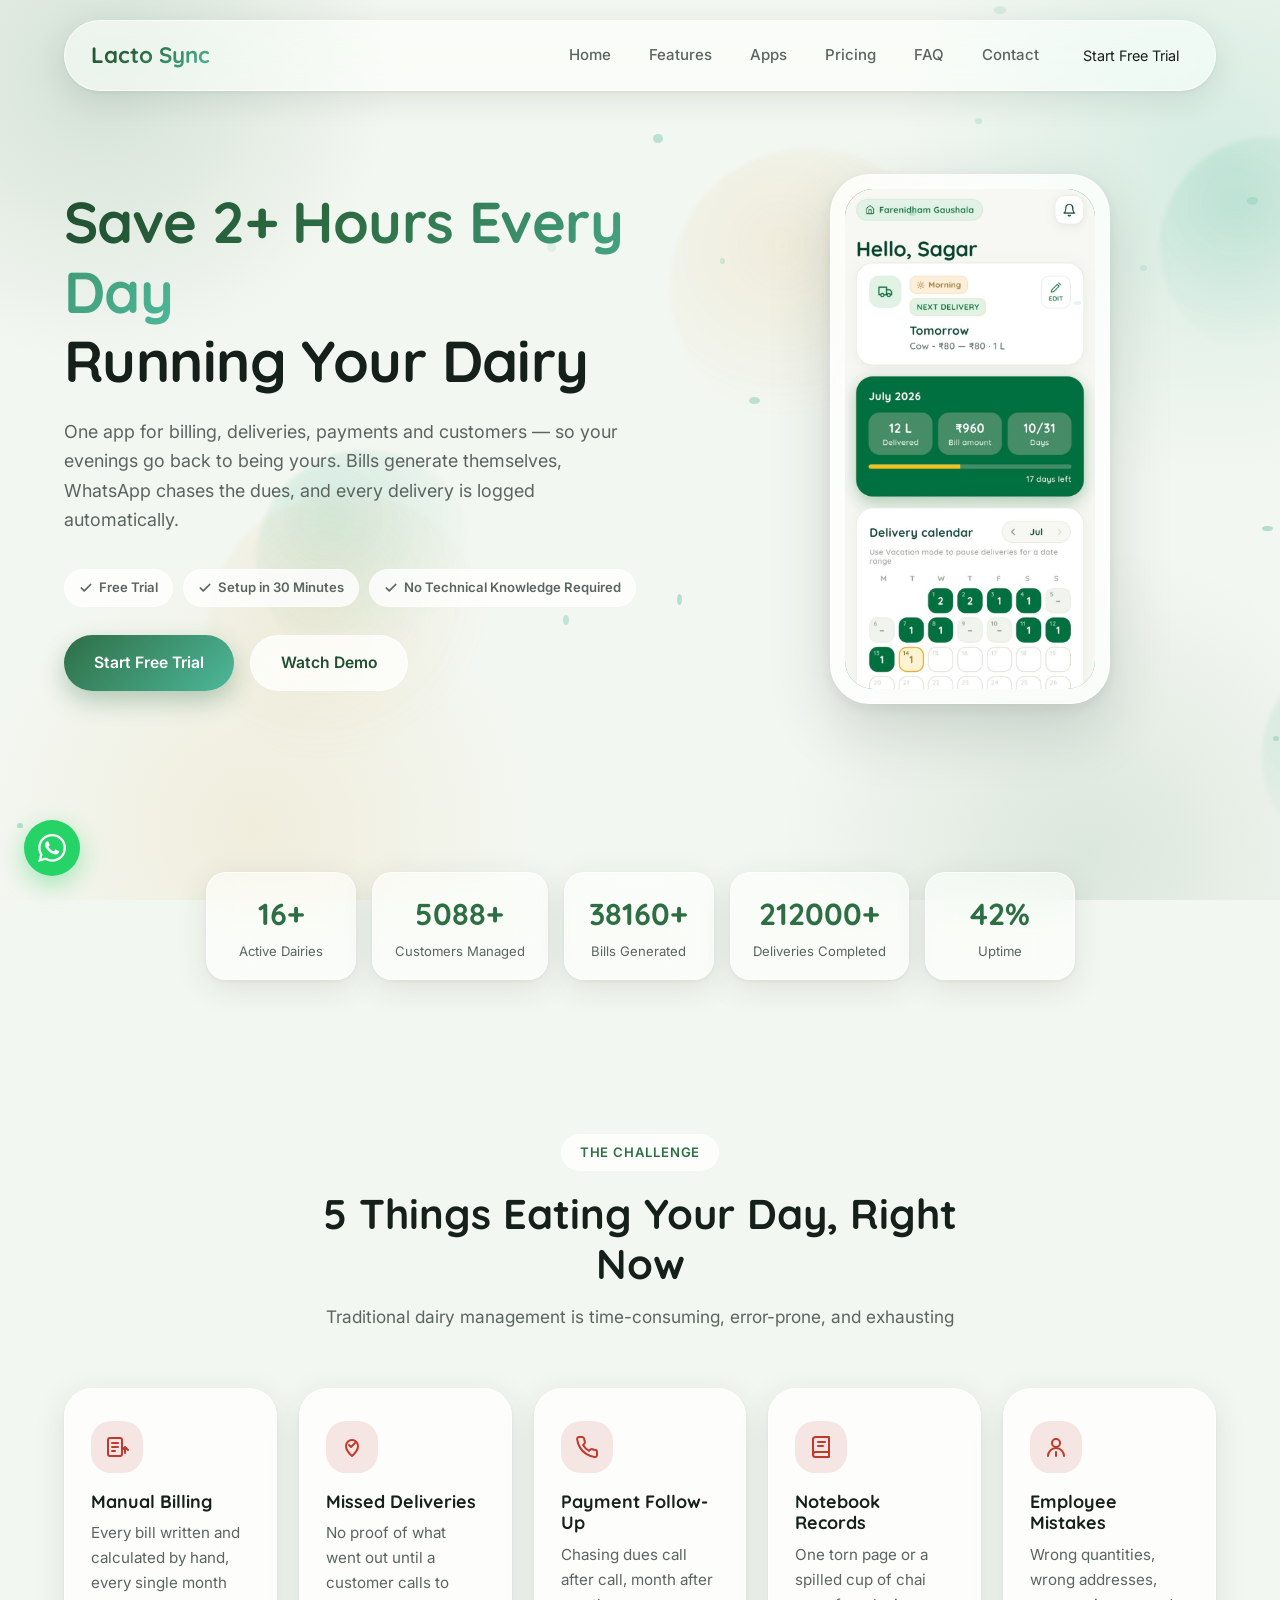
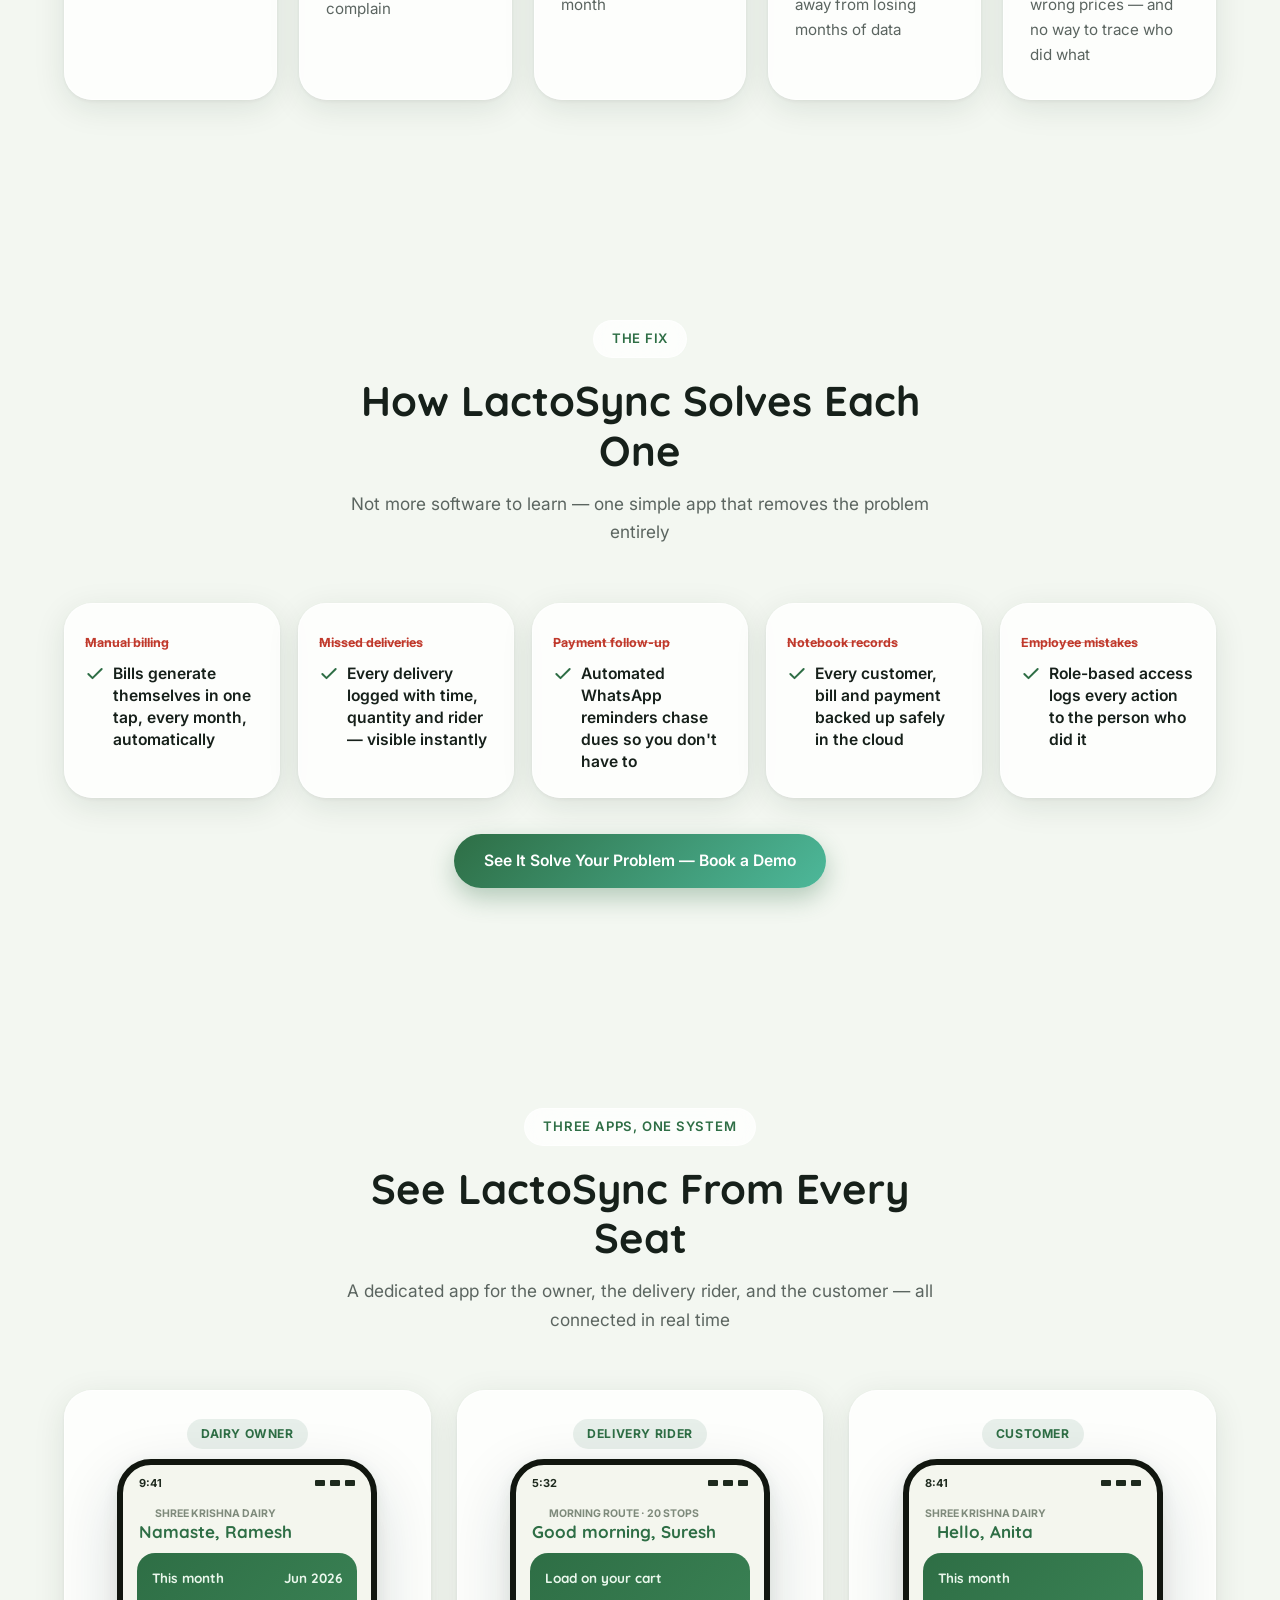
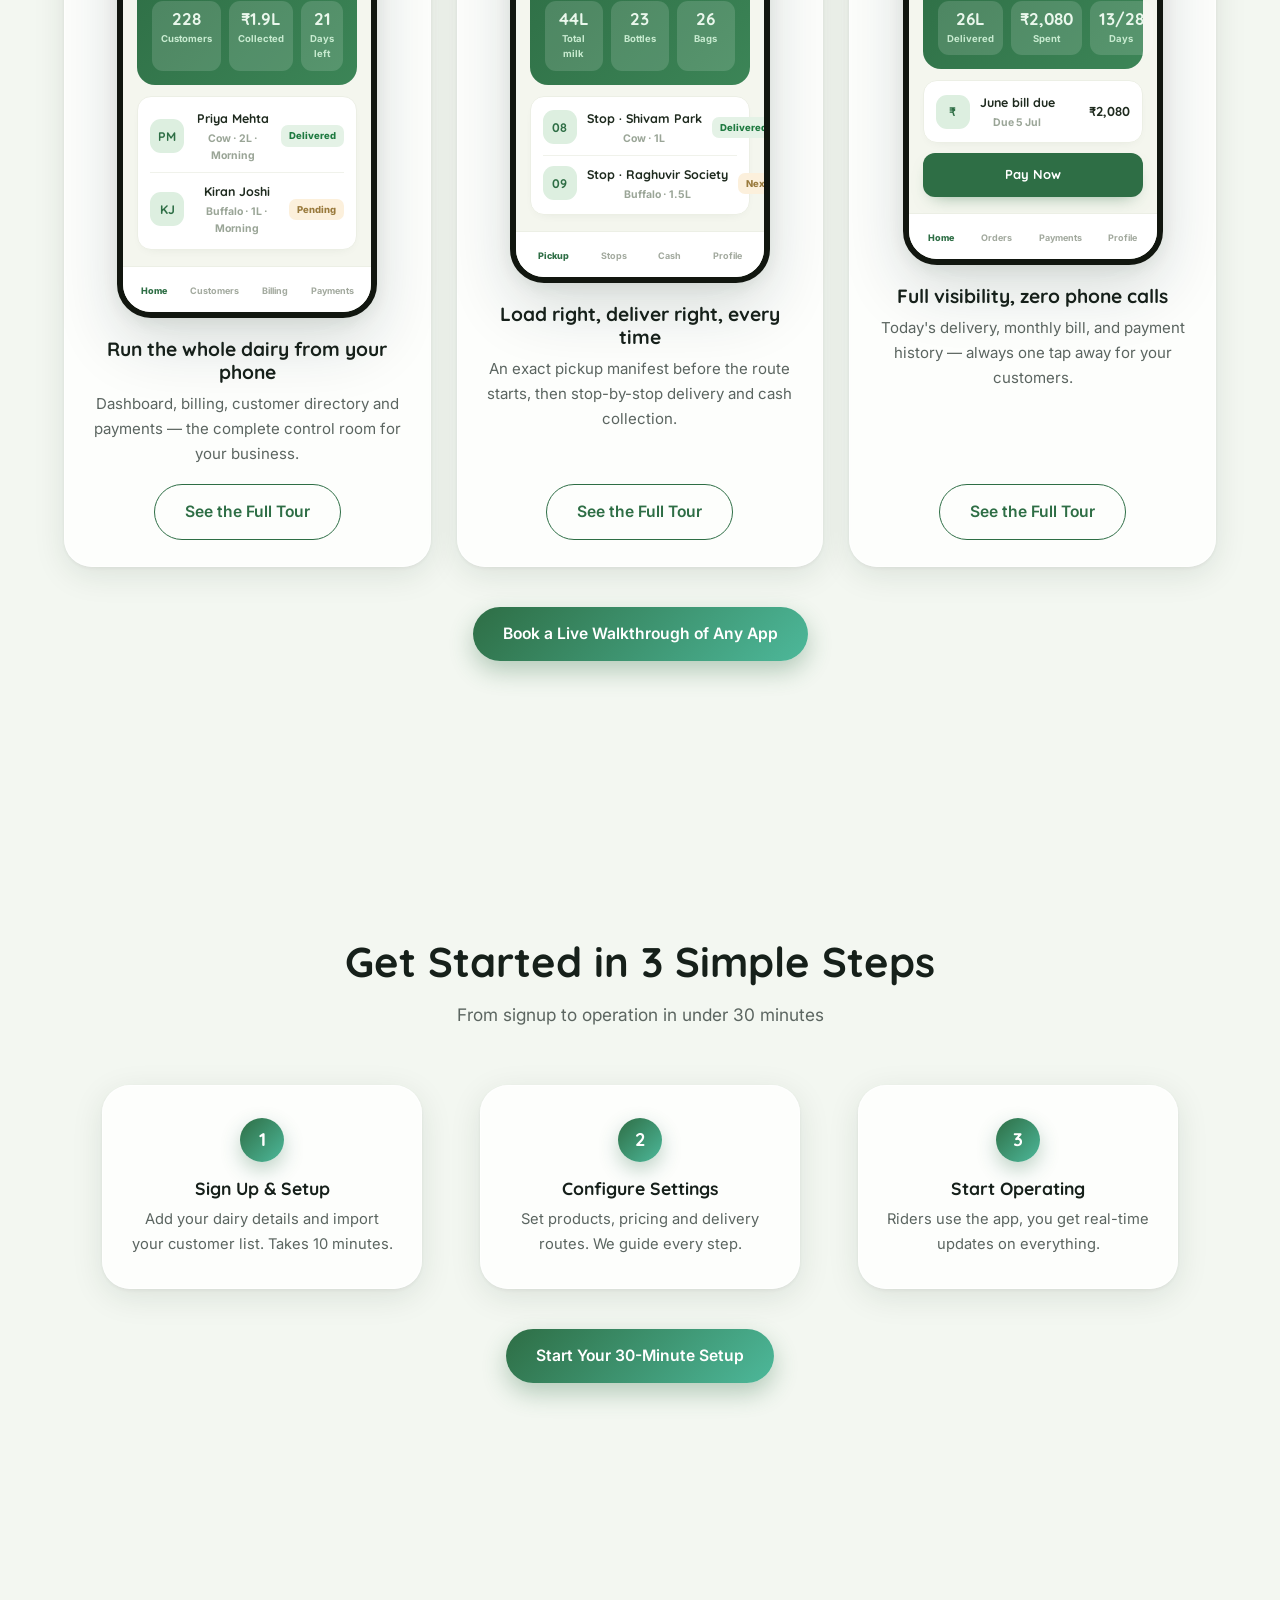
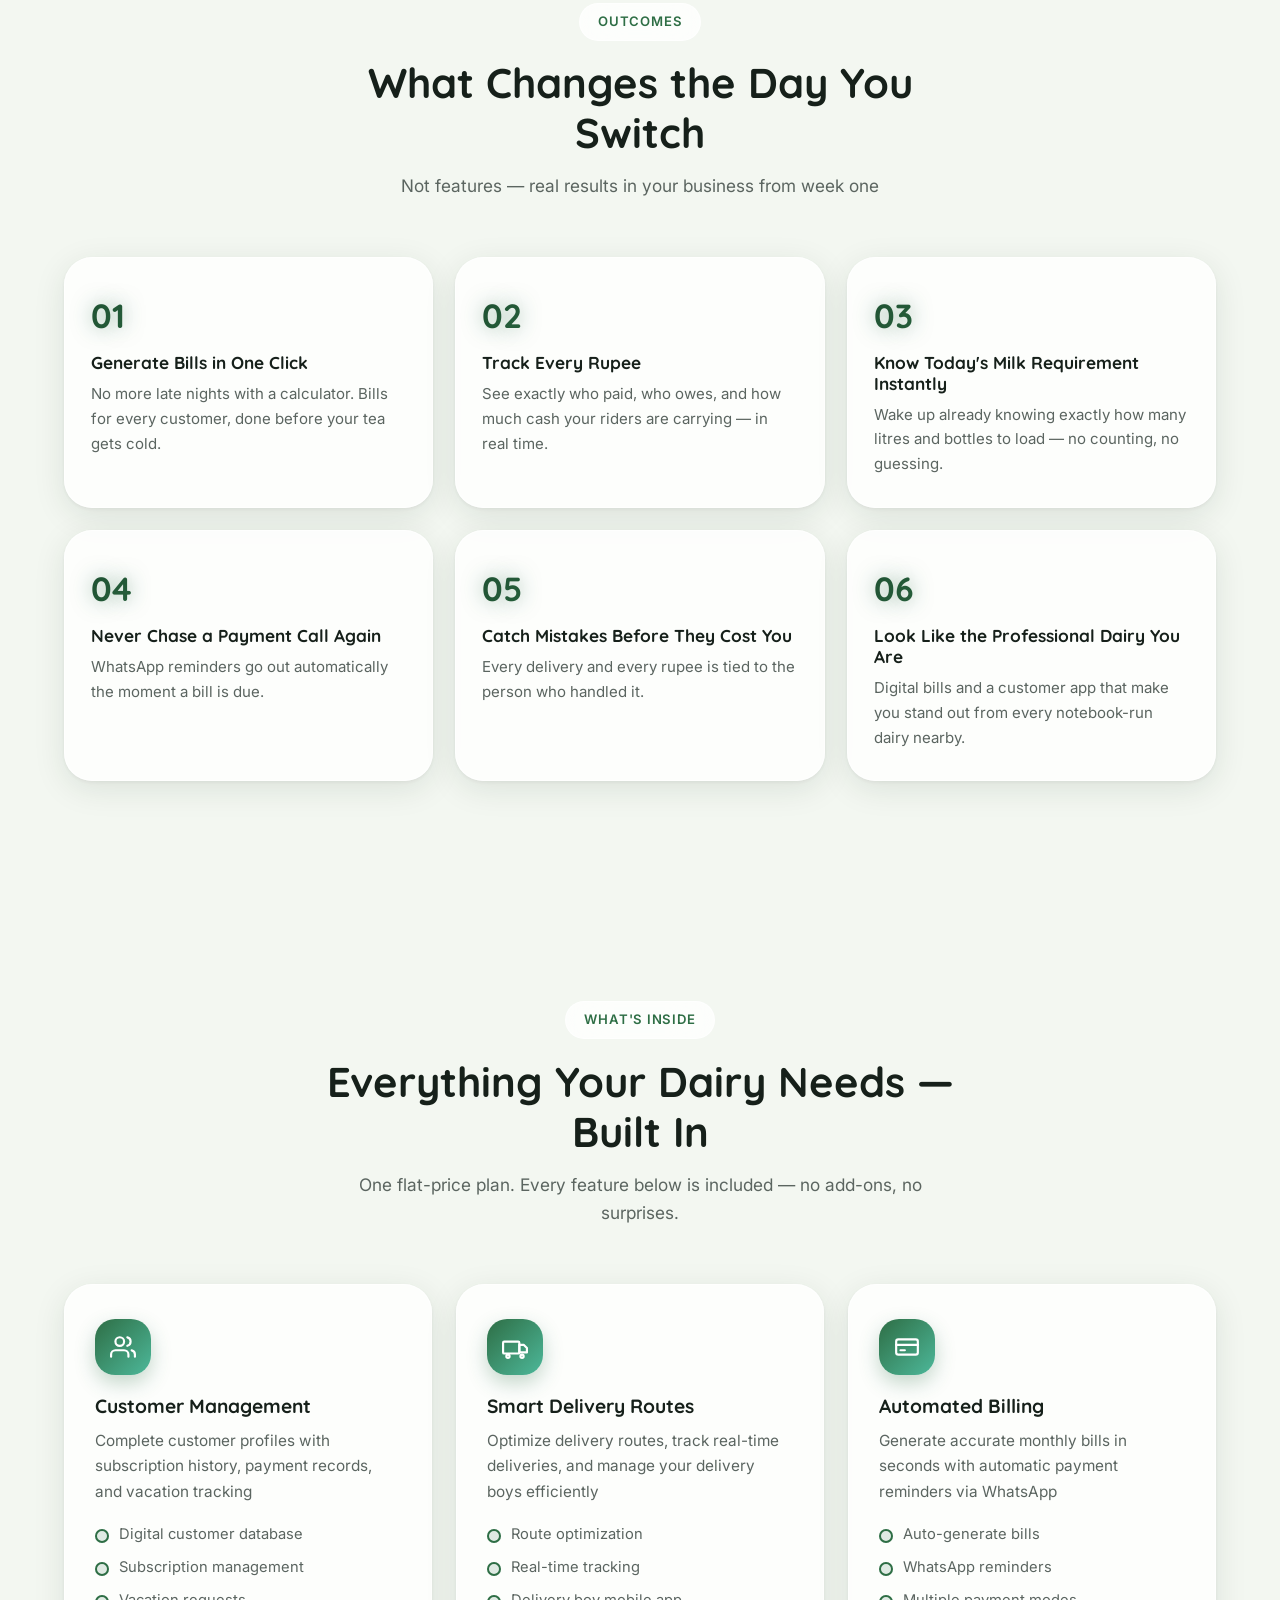
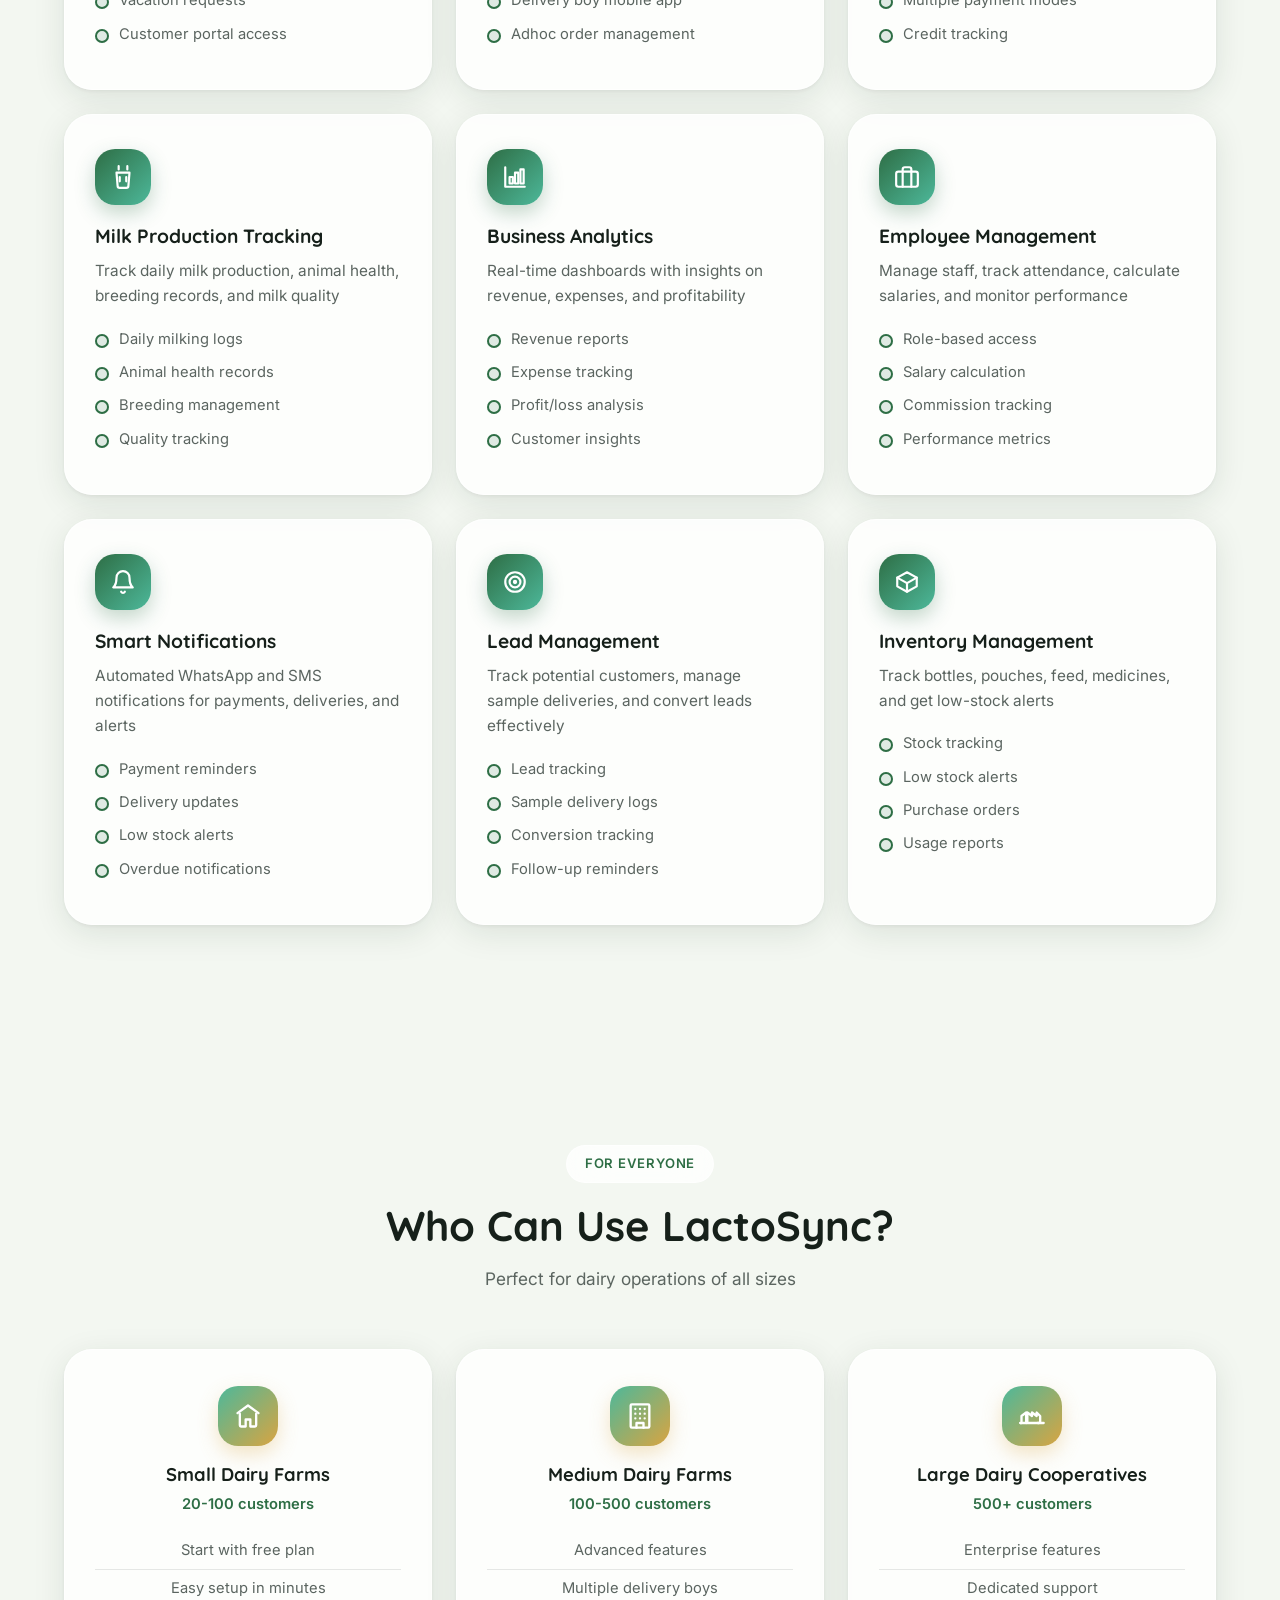
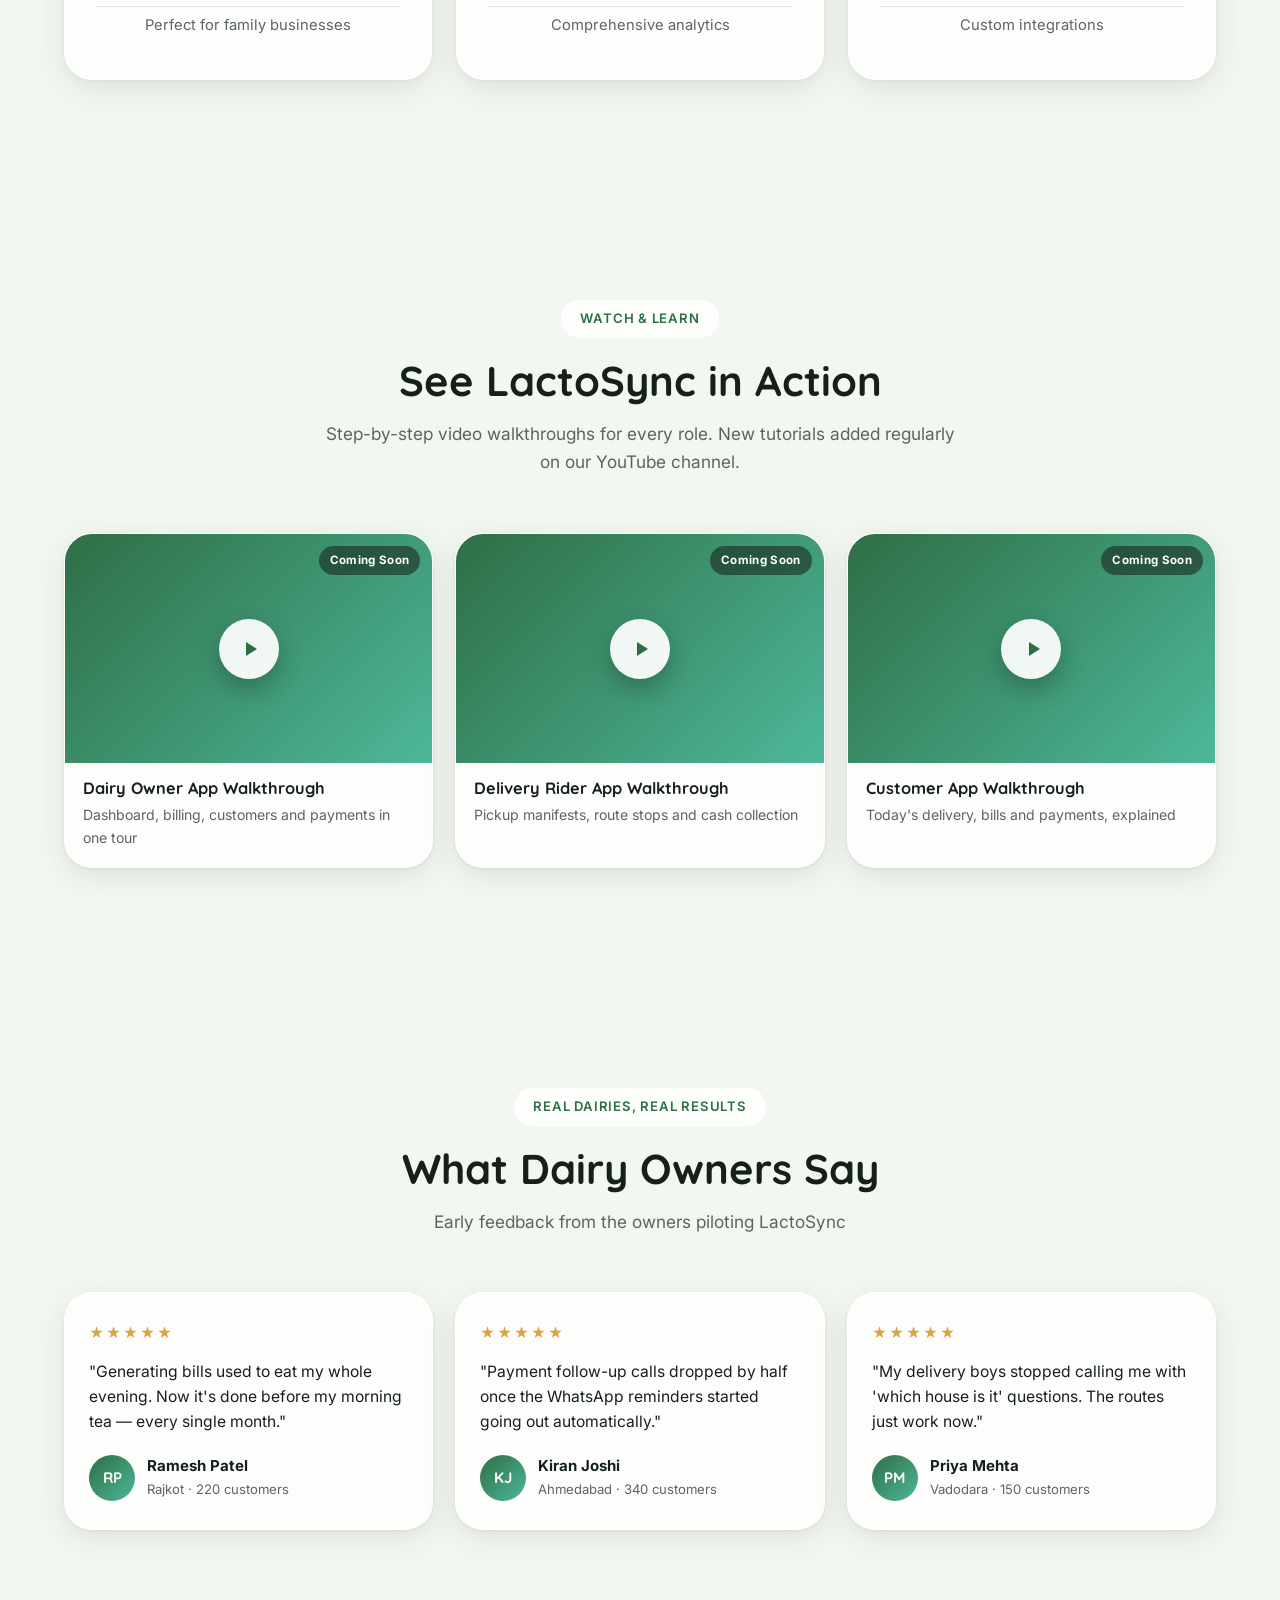
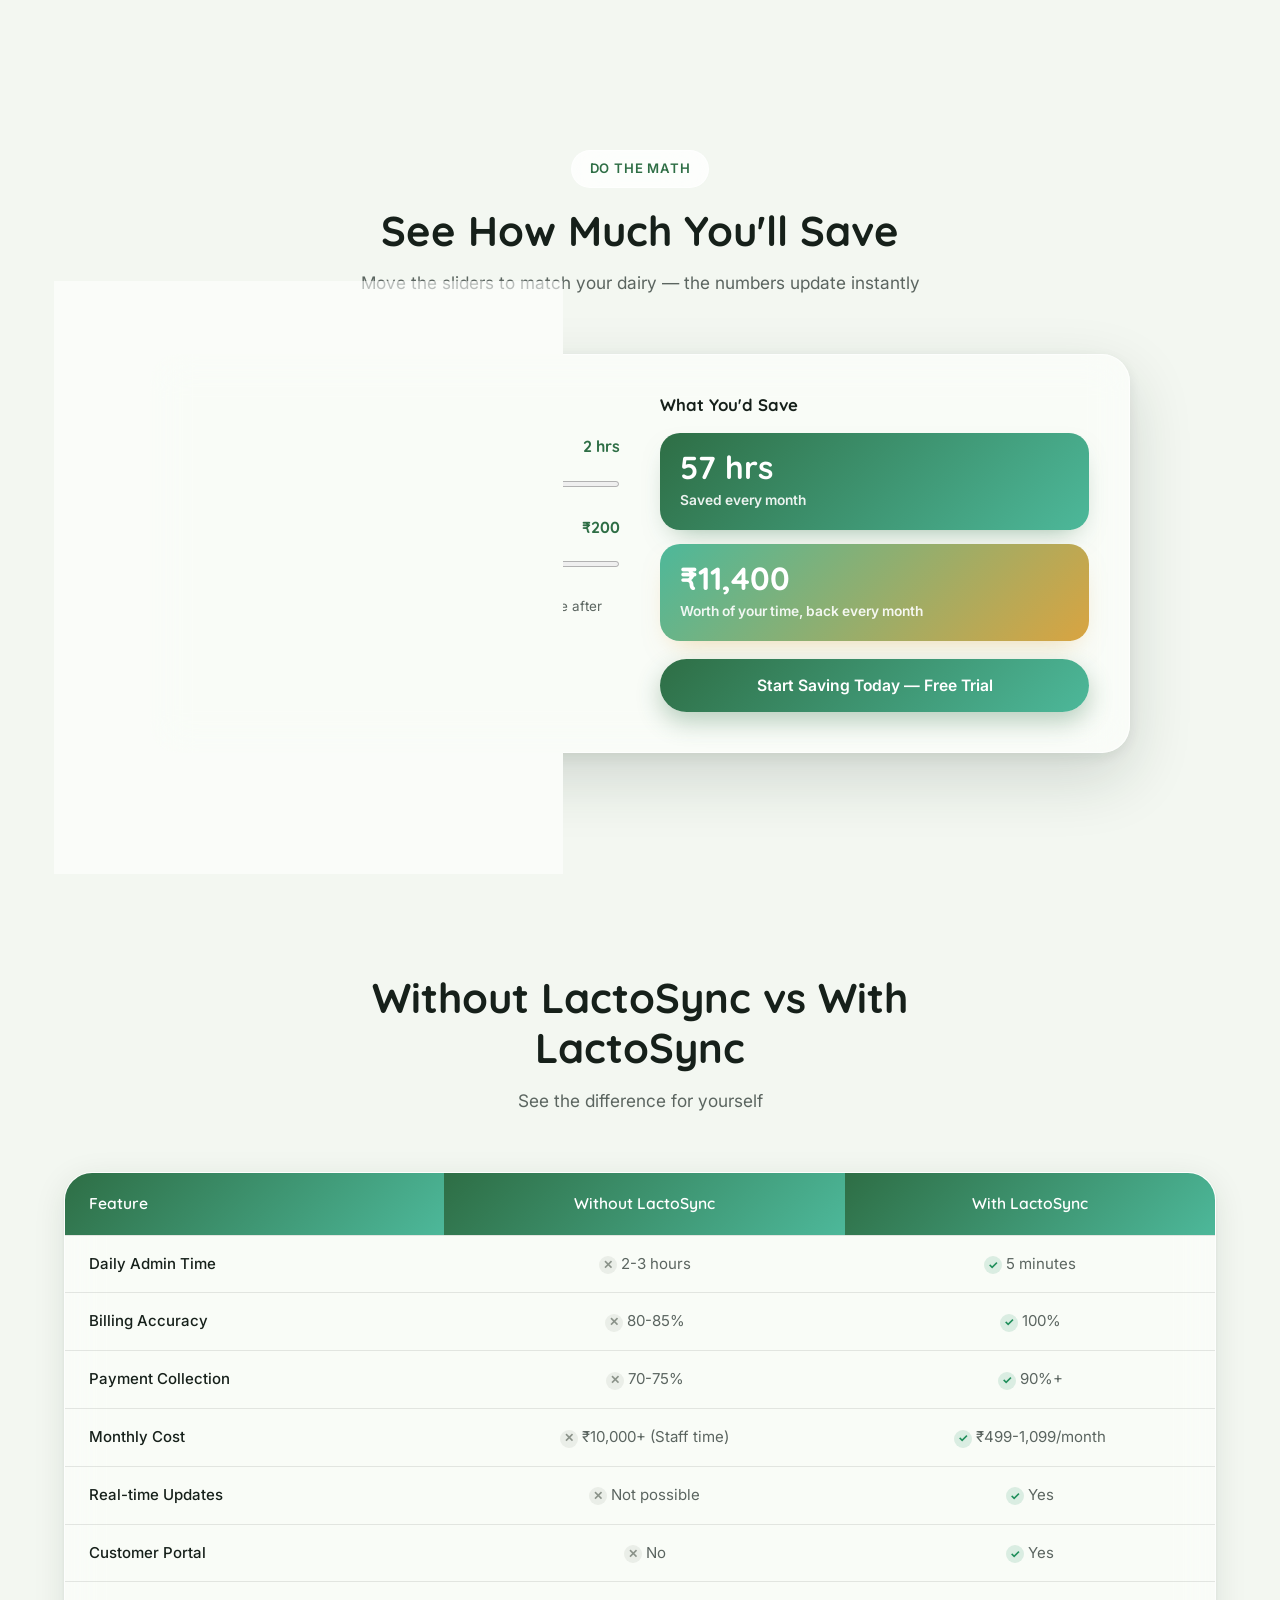
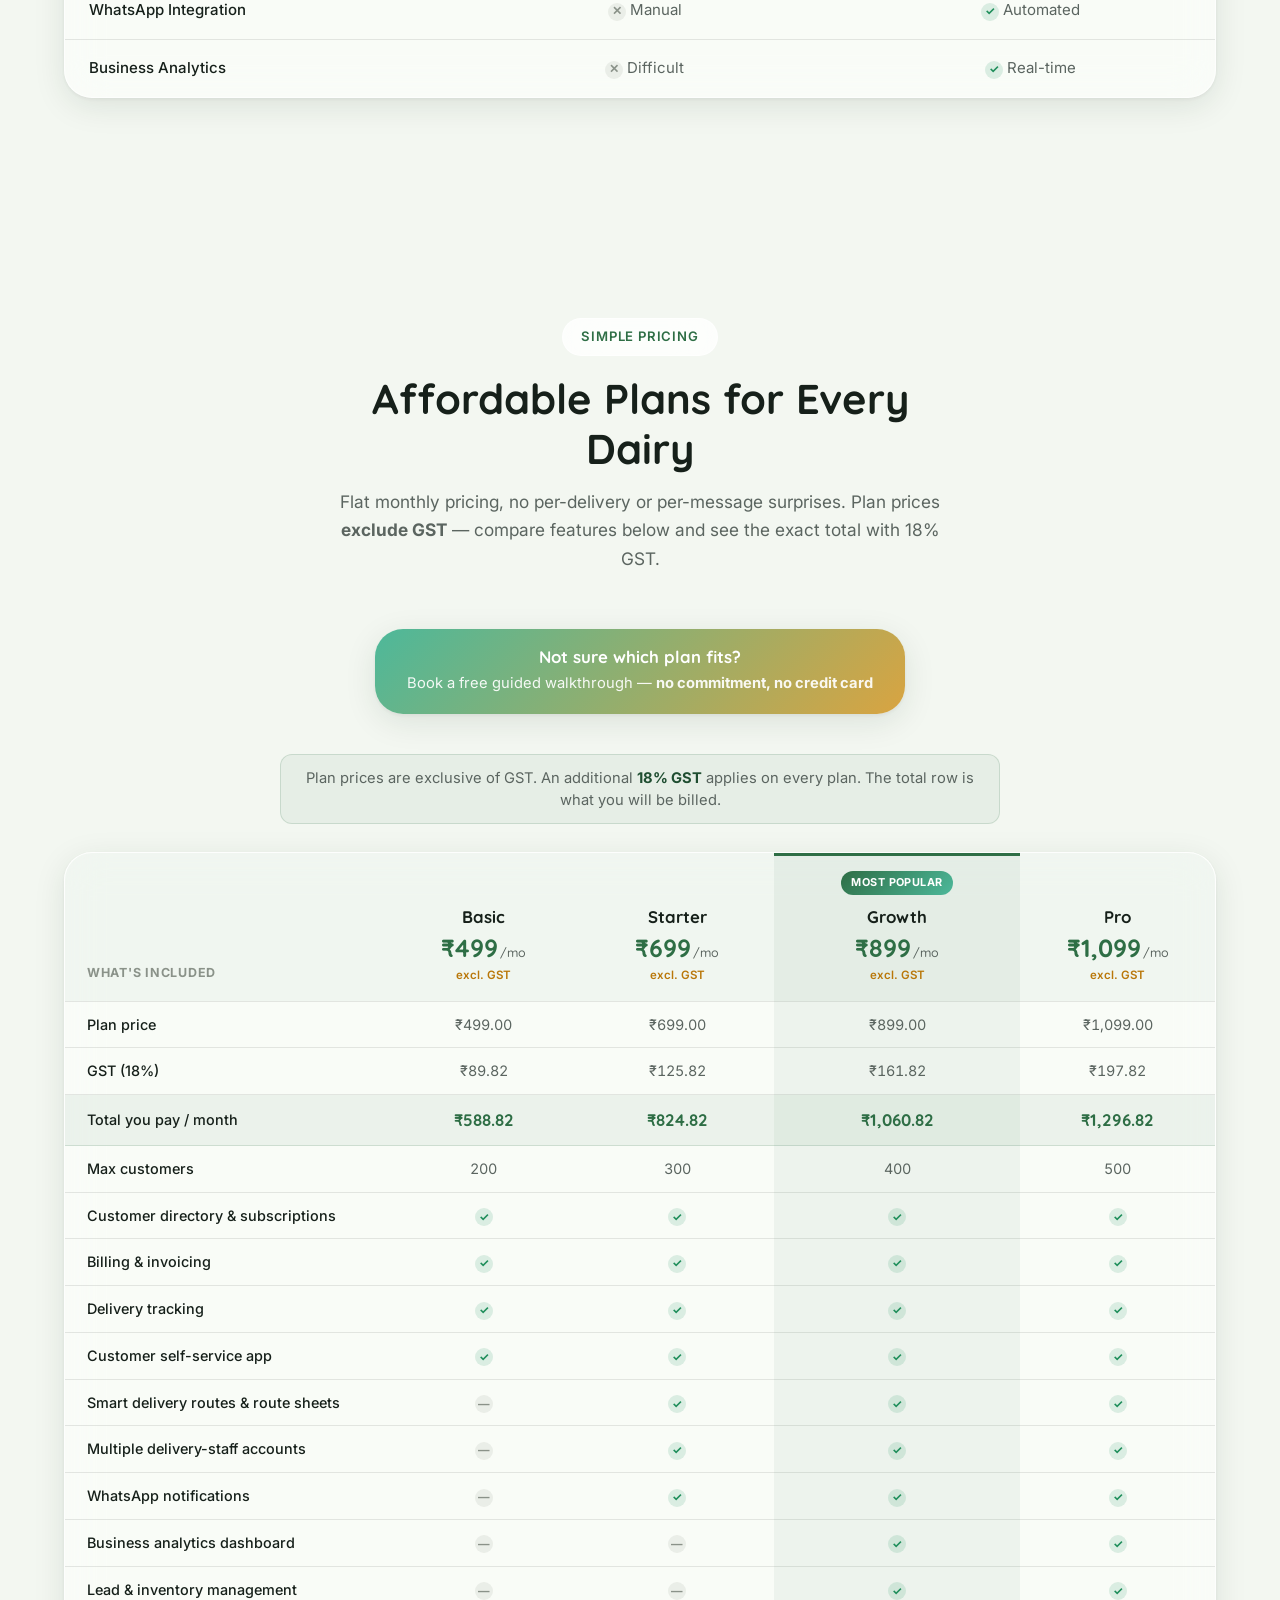
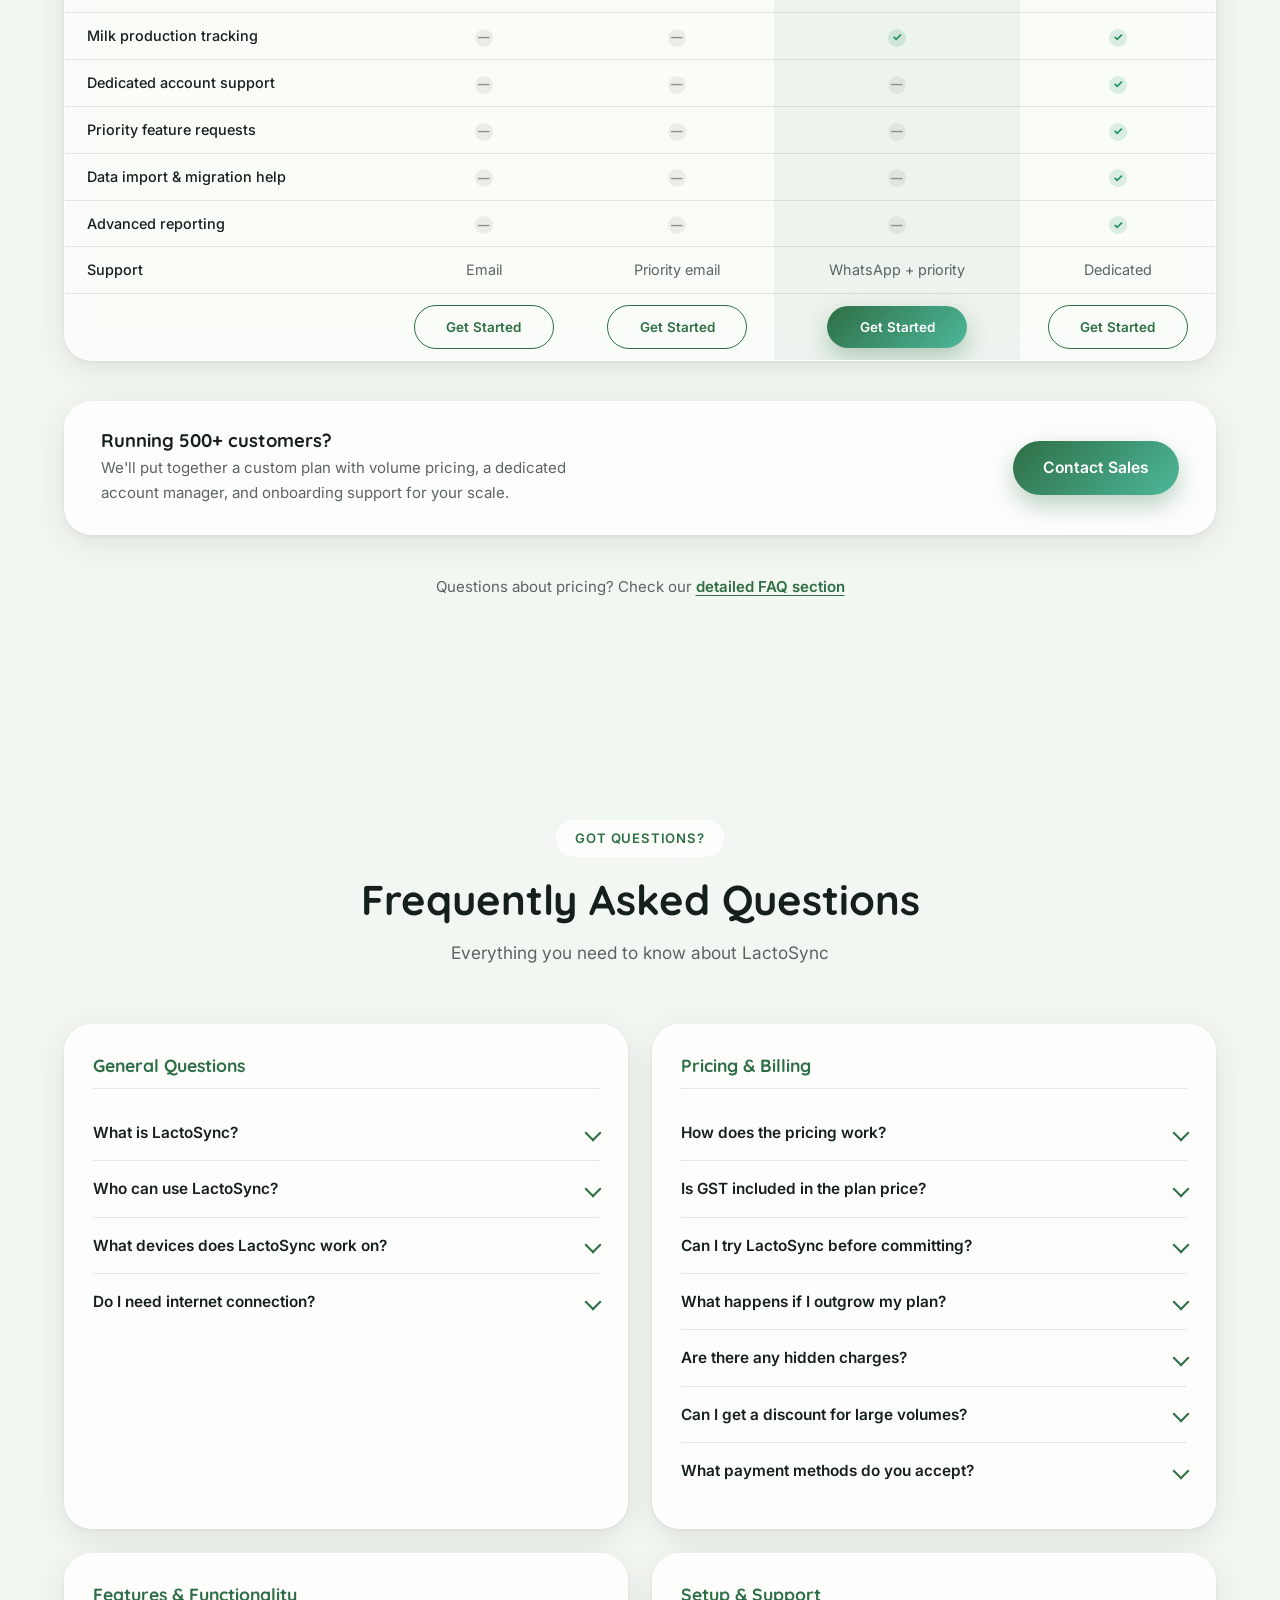
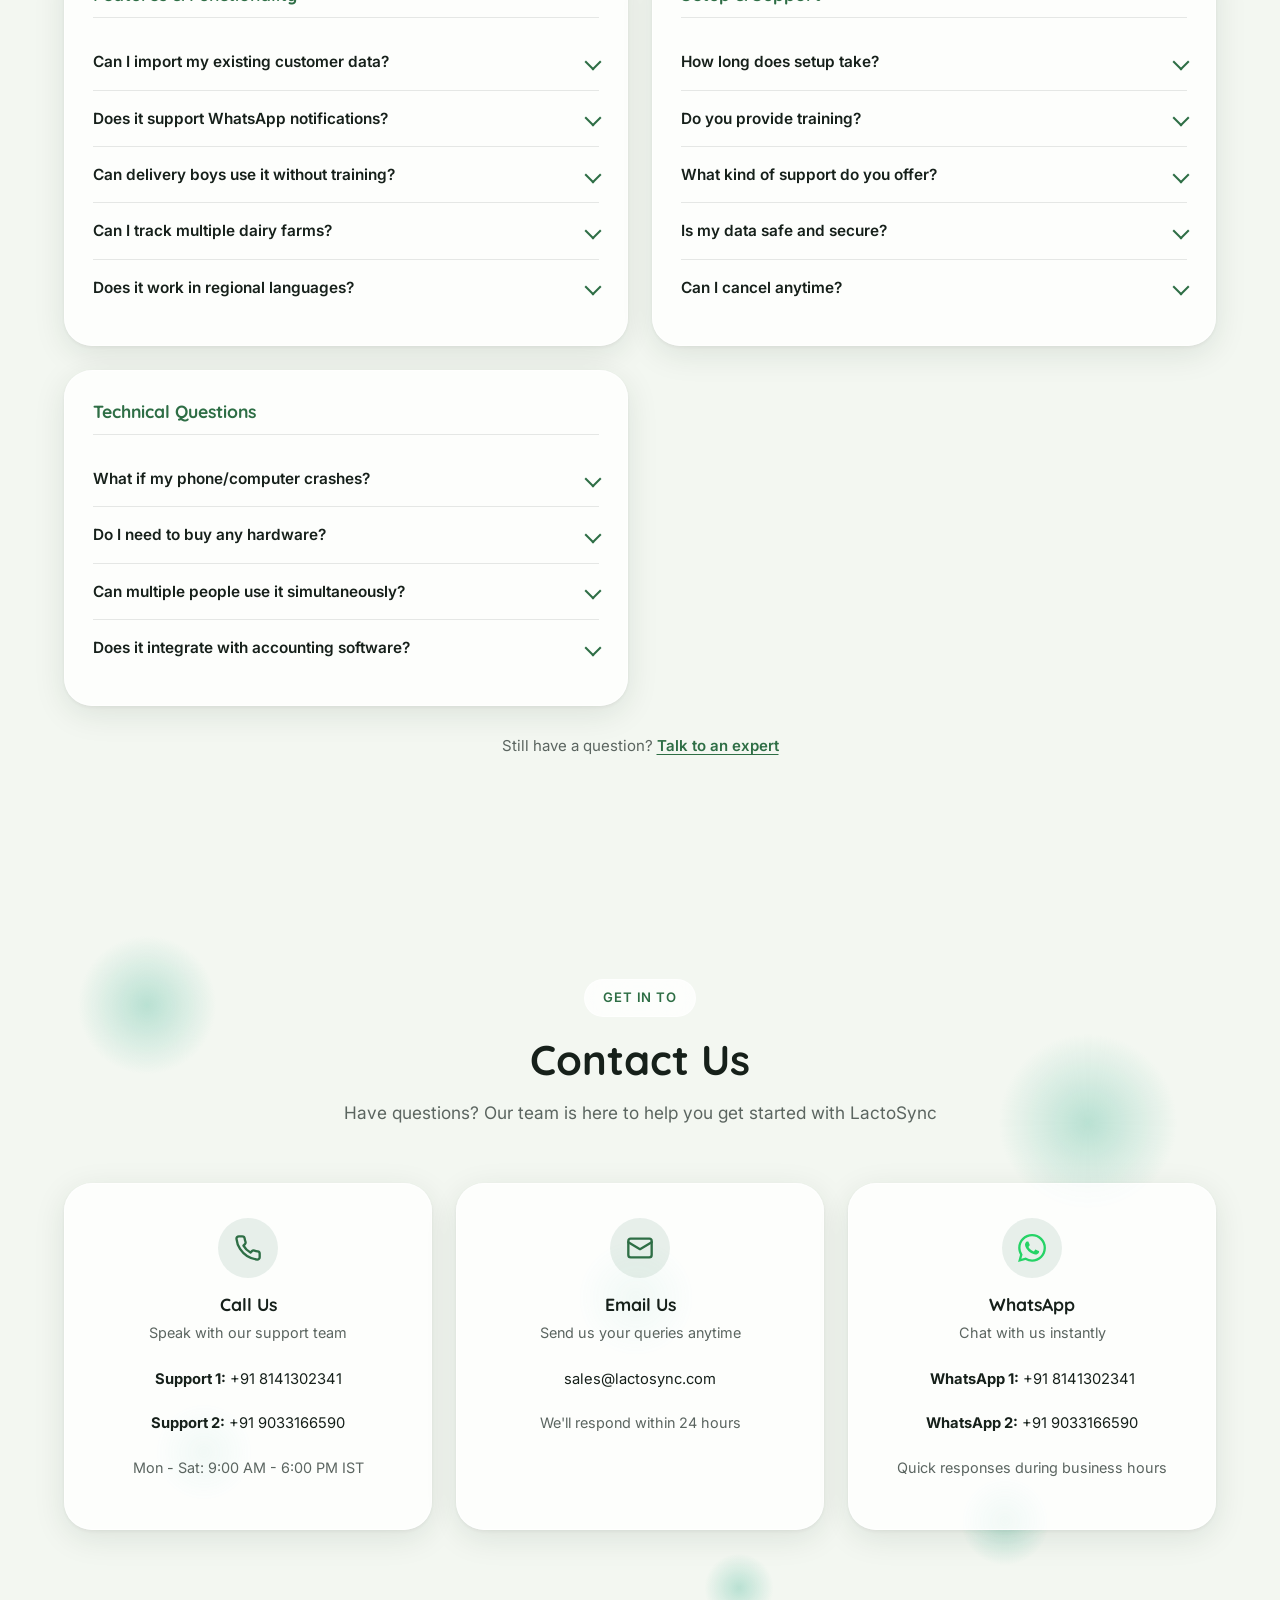
==== commit a87b1c59: "Show clear GST pricing in a compact comparison matrix. Plan prices exclude GST, with 18% GST and tot" ====
--- a/index.html
+++ b/index.html
@@ -51,28 +51,28 @@
                 "name": "Basic",
                 "price": "499",
                 "priceCurrency": "INR",
-                "description": "Up to 200 customers — suitable for small dairy businesses"
+                "description": "Up to 200 customers — ₹499/month excl. GST; ₹588.82/month incl. 18% GST"
             },
             {
                 "@type": "Offer",
                 "name": "Starter",
                 "price": "699",
                 "priceCurrency": "INR",
-                "description": "Up to 300 customers — designed for growing dairy farms"
+                "description": "Up to 300 customers — ₹699/month excl. GST; ₹824.82/month incl. 18% GST"
             },
             {
                 "@type": "Offer",
                 "name": "Growth",
                 "price": "899",
                 "priceCurrency": "INR",
-                "description": "Up to 400 customers — ideal for established dairy businesses"
+                "description": "Up to 400 customers — ₹899/month excl. GST; ₹1,060.82/month incl. 18% GST"
             },
             {
                 "@type": "Offer",
                 "name": "Pro",
                 "price": "1099",
                 "priceCurrency": "INR",
-                "description": "Up to 500 customers — best suited for larger dairy operations"
+                "description": "Up to 500 customers — ₹1,099/month excl. GST; ₹1,296.82/month incl. 18% GST"
             }
         ],
         "publisher": {
@@ -116,7 +116,15 @@
                 "name": "How does the pricing work?",
                 "acceptedAnswer": {
                     "@type": "Answer",
-                    "text": "LactoSync uses flat monthly pricing based on your customer count: Basic (₹499/month, up to 200 customers), Starter (₹699/month, up to 300 customers), Growth (₹899/month, up to 400 customers), and Pro (₹1,099/month, up to 500 customers). Custom Enterprise pricing is available for 500+ customers."
+                    "text": "LactoSync uses flat monthly pricing based on your customer count. Plan prices exclude GST; 18% GST is added at billing: Basic ₹499 + GST ₹89.82 = ₹588.82 total (up to 200 customers), Starter ₹699 + GST ₹125.82 = ₹824.82 total (up to 300 customers), Growth ₹899 + GST ₹161.82 = ₹1,060.82 total (up to 400 customers), and Pro ₹1,099 + GST ₹197.82 = ₹1,296.82 total (up to 500 customers). Custom Enterprise pricing is available for 500+ customers."
+                }
+            },
+            {
+                "@type": "Question",
+                "name": "Is GST included in the plan price?",
+                "acceptedAnswer": {
+                    "@type": "Answer",
+                    "text": "No. The listed plan prices (₹499, ₹699, ₹899, ₹1,099) do not include GST. An additional 18% GST is charged on every invoice. The pricing table shows the plan price, the GST amount, and the exact total you pay."
                 }
             },
             {
@@ -912,8 +920,8 @@
             <div class="section-header">
                 <span class="section-tag">Simple Pricing</span>
                 <h2>Affordable Plans for Every Dairy</h2>
-                <p>Flat monthly pricing, no per-delivery or per-message surprises. Pick the plan that matches your
-                    customer count today — upgrade anytime as you grow.</p>
+                <p>Flat monthly pricing, no per-delivery or per-message surprises. Plan prices
+                    <strong>exclude GST</strong> — compare features below and see the exact total with 18% GST.</p>
             </div>
 
             <div class="pricing-highlight">
@@ -923,94 +931,192 @@
                 </div>
             </div>
 
-            <div class="pricing-grid pricing-grid-4">
-                <div class="pricing-card">
-                    <div class="pricing-badge">Basic</div>
-                    <div class="pricing-header">
-                        <h3>Basic</h3>
-                        <div class="price">
-                            <span class="price-amount">₹499</span>
-                            <span class="price-period">/month</span>
-                        </div>
-                        <p class="price-description">Suitable for small dairy businesses just getting started with
-                            digital operations</p>
-                    </div>
-                    <ul class="pricing-features">
-                        <li><span class="ico-check">✓</span> Up to 200 customers</li>
-                        <li><span class="ico-check">✓</span> Customer directory &amp; subscriptions</li>
-                        <li><span class="ico-check">✓</span> Billing &amp; invoicing</li>
-                        <li><span class="ico-check">✓</span> Delivery tracking</li>
-                        <li><span class="ico-check">✓</span> Customer self-service app</li>
-                        <li><span class="ico-check">✓</span> Email support</li>
-                    </ul>
-                    <a href="#" class="btn btn-outline schedule-demo-btn">Get Started</a>
-                </div>
-
-                <div class="pricing-card">
-                    <div class="pricing-badge">Starter</div>
-                    <div class="pricing-header">
-                        <h3>Starter</h3>
-                        <div class="price">
-                            <span class="price-amount">₹699</span>
-                            <span class="price-period">/month</span>
-                        </div>
-                        <p class="price-description">Designed for growing dairy farms ready for structured delivery
-                            routes</p>
-                    </div>
-                    <ul class="pricing-features">
-                        <li><span class="ico-check">✓</span> Up to 300 customers</li>
-                        <li><span class="ico-check">✓</span> Everything in Basic</li>
-                        <li><span class="ico-check">✓</span> Smart delivery routes &amp; route sheets</li>
-                        <li><span class="ico-check">✓</span> Multiple delivery-staff accounts</li>
-                        <li><span class="ico-check">✓</span> WhatsApp notifications</li>
-                        <li><span class="ico-check">✓</span> Priority email support</li>
-                    </ul>
-                    <a href="#" class="btn btn-outline schedule-demo-btn">Get Started</a>
-                </div>
-
-                <div class="pricing-card featured">
-                    <div class="pricing-badge">Most Popular</div>
-                    <div class="pricing-header">
-                        <h3>Growth</h3>
-                        <div class="price">
-                            <span class="price-amount">₹899</span>
-                            <span class="price-period">/month</span>
-                        </div>
-                        <p class="price-description">Ideal for established dairy businesses that need full
-                            visibility into billing and performance</p>
-                    </div>
-                    <ul class="pricing-features">
-                        <li><span class="ico-check">✓</span> Up to 400 customers</li>
-                        <li><span class="ico-check">✓</span> Everything in Starter</li>
-                        <li><span class="ico-check">✓</span> Business analytics dashboard</li>
-                        <li><span class="ico-check">✓</span> Lead &amp; inventory management</li>
-                        <li><span class="ico-check">✓</span> Milk production tracking</li>
-                        <li><span class="ico-check">✓</span> WhatsApp + priority support</li>
-                    </ul>
-                    <a href="#" class="btn btn-primary schedule-demo-btn">Get Started</a>
-                </div>
-
-                <div class="pricing-card">
-                    <div class="pricing-badge">Pro</div>
-                    <div class="pricing-header">
-                        <h3>Pro</h3>
-                        <div class="price">
-                            <span class="price-amount">₹1,099</span>
-                            <span class="price-period">/month</span>
-                        </div>
-                        <p class="price-description">Best suited for larger dairy operations that want dedicated,
-                            white-glove support</p>
-                    </div>
-                    <ul class="pricing-features">
-                        <li><span class="ico-check">✓</span> Up to 500 customers</li>
-                        <li><span class="ico-check">✓</span> Everything in Growth</li>
-                        <li><span class="ico-check">✓</span> Dedicated account support</li>
-                        <li><span class="ico-check">✓</span> Priority feature requests</li>
-                        <li><span class="ico-check">✓</span> Data import &amp; migration help</li>
-                        <li><span class="ico-check">✓</span> Advanced reporting</li>
-                    </ul>
-                    <a href="#" class="btn btn-outline schedule-demo-btn">Get Started</a>
-                </div>
+            <p class="pricing-gst-notice" role="note">
+                Plan prices are exclusive of GST. An additional <strong>18% GST</strong> applies on every plan.
+                The total row is what you will be billed.
+            </p>
+
+            <div class="pricing-matrix" role="region" aria-label="Plan comparison">
+                <table>
+                    <thead>
+                        <tr>
+                            <th scope="col" class="pricing-matrix-feature">
+                                <span class="pricing-matrix-feature-label">What's included</span>
+                            </th>
+                            <th scope="col">
+                                <div class="plan-col-head">
+                                    <span class="plan-col-name">Basic</span>
+                                    <span class="plan-col-price">₹499<span>/mo</span></span>
+                                    <span class="plan-col-excl">excl. GST</span>
+                                </div>
+                            </th>
+                            <th scope="col">
+                                <div class="plan-col-head">
+                                    <span class="plan-col-name">Starter</span>
+                                    <span class="plan-col-price">₹699<span>/mo</span></span>
+                                    <span class="plan-col-excl">excl. GST</span>
+                                </div>
+                            </th>
+                            <th scope="col" class="plan-col-featured">
+                                <div class="plan-col-head">
+                                    <span class="plan-col-badge">Most Popular</span>
+                                    <span class="plan-col-name">Growth</span>
+                                    <span class="plan-col-price">₹899<span>/mo</span></span>
+                                    <span class="plan-col-excl">excl. GST</span>
+                                </div>
+                            </th>
+                            <th scope="col">
+                                <div class="plan-col-head">
+                                    <span class="plan-col-name">Pro</span>
+                                    <span class="plan-col-price">₹1,099<span>/mo</span></span>
+                                    <span class="plan-col-excl">excl. GST</span>
+                                </div>
+                            </th>
+                        </tr>
+                    </thead>
+                    <tbody>
+                        <tr class="pricing-matrix-money">
+                            <th scope="row">Plan price</th>
+                            <td>₹499.00</td>
+                            <td>₹699.00</td>
+                            <td class="plan-col-featured">₹899.00</td>
+                            <td>₹1,099.00</td>
+                        </tr>
+                        <tr class="pricing-matrix-money">
+                            <th scope="row">GST (18%)</th>
+                            <td>₹89.82</td>
+                            <td>₹125.82</td>
+                            <td class="plan-col-featured">₹161.82</td>
+                            <td>₹197.82</td>
+                        </tr>
+                        <tr class="pricing-matrix-total">
+                            <th scope="row">Total you pay / month</th>
+                            <td><strong>₹588.82</strong></td>
+                            <td><strong>₹824.82</strong></td>
+                            <td class="plan-col-featured"><strong>₹1,060.82</strong></td>
+                            <td><strong>₹1,296.82</strong></td>
+                        </tr>
+                        <tr>
+                            <th scope="row">Max customers</th>
+                            <td>200</td>
+                            <td>300</td>
+                            <td class="plan-col-featured">400</td>
+                            <td>500</td>
+                        </tr>
+                        <tr>
+                            <th scope="row">Customer directory &amp; subscriptions</th>
+                            <td><span class="ico-check" aria-label="Included">✓</span></td>
+                            <td><span class="ico-check" aria-label="Included">✓</span></td>
+                            <td class="plan-col-featured"><span class="ico-check" aria-label="Included">✓</span></td>
+                            <td><span class="ico-check" aria-label="Included">✓</span></td>
+                        </tr>
+                        <tr>
+                            <th scope="row">Billing &amp; invoicing</th>
+                            <td><span class="ico-check" aria-label="Included">✓</span></td>
+                            <td><span class="ico-check" aria-label="Included">✓</span></td>
+                            <td class="plan-col-featured"><span class="ico-check" aria-label="Included">✓</span></td>
+                            <td><span class="ico-check" aria-label="Included">✓</span></td>
+                        </tr>
+                        <tr>
+                            <th scope="row">Delivery tracking</th>
+                            <td><span class="ico-check" aria-label="Included">✓</span></td>
+                            <td><span class="ico-check" aria-label="Included">✓</span></td>
+                            <td class="plan-col-featured"><span class="ico-check" aria-label="Included">✓</span></td>
+                            <td><span class="ico-check" aria-label="Included">✓</span></td>
+                        </tr>
+                        <tr>
+                            <th scope="row">Customer self-service app</th>
+                            <td><span class="ico-check" aria-label="Included">✓</span></td>
+                            <td><span class="ico-check" aria-label="Included">✓</span></td>
+                            <td class="plan-col-featured"><span class="ico-check" aria-label="Included">✓</span></td>
+                            <td><span class="ico-check" aria-label="Included">✓</span></td>
+                        </tr>
+                        <tr>
+                            <th scope="row">Smart delivery routes &amp; route sheets</th>
+                            <td><span class="ico-cross" aria-label="Not included">—</span></td>
+                            <td><span class="ico-check" aria-label="Included">✓</span></td>
+                            <td class="plan-col-featured"><span class="ico-check" aria-label="Included">✓</span></td>
+                            <td><span class="ico-check" aria-label="Included">✓</span></td>
+                        </tr>
+                        <tr>
+                            <th scope="row">Multiple delivery-staff accounts</th>
+                            <td><span class="ico-cross" aria-label="Not included">—</span></td>
+                            <td><span class="ico-check" aria-label="Included">✓</span></td>
+                            <td class="plan-col-featured"><span class="ico-check" aria-label="Included">✓</span></td>
+                            <td><span class="ico-check" aria-label="Included">✓</span></td>
+                        </tr>
+                        <tr>
+                            <th scope="row">WhatsApp notifications</th>
+                            <td><span class="ico-cross" aria-label="Not included">—</span></td>
+                            <td><span class="ico-check" aria-label="Included">✓</span></td>
+                            <td class="plan-col-featured"><span class="ico-check" aria-label="Included">✓</span></td>
+                            <td><span class="ico-check" aria-label="Included">✓</span></td>
+                        </tr>
+                        <tr>
+                            <th scope="row">Business analytics dashboard</th>
+                            <td><span class="ico-cross" aria-label="Not included">—</span></td>
+                            <td><span class="ico-cross" aria-label="Not included">—</span></td>
+                            <td class="plan-col-featured"><span class="ico-check" aria-label="Included">✓</span></td>
+                            <td><span class="ico-check" aria-label="Included">✓</span></td>
+                        </tr>
+                        <tr>
+                            <th scope="row">Lead &amp; inventory management</th>
+                            <td><span class="ico-cross" aria-label="Not included">—</span></td>
+                            <td><span class="ico-cross" aria-label="Not included">—</span></td>
+                            <td class="plan-col-featured"><span class="ico-check" aria-label="Included">✓</span></td>
+                            <td><span class="ico-check" aria-label="Included">✓</span></td>
+                        </tr>
+                        <tr>
+                            <th scope="row">Milk production tracking</th>
+                            <td><span class="ico-cross" aria-label="Not included">—</span></td>
+                            <td><span class="ico-cross" aria-label="Not included">—</span></td>
+                            <td class="plan-col-featured"><span class="ico-check" aria-label="Included">✓</span></td>
+                            <td><span class="ico-check" aria-label="Included">✓</span></td>
+                        </tr>
+                        <tr>
+                            <th scope="row">Dedicated account support</th>
+                            <td><span class="ico-cross" aria-label="Not included">—</span></td>
+                            <td><span class="ico-cross" aria-label="Not included">—</span></td>
+                            <td class="plan-col-featured"><span class="ico-cross" aria-label="Not included">—</span></td>
+                            <td><span class="ico-check" aria-label="Included">✓</span></td>
+                        </tr>
+                        <tr>
+                            <th scope="row">Priority feature requests</th>
+                            <td><span class="ico-cross" aria-label="Not included">—</span></td>
+                            <td><span class="ico-cross" aria-label="Not included">—</span></td>
+                            <td class="plan-col-featured"><span class="ico-cross" aria-label="Not included">—</span></td>
+                            <td><span class="ico-check" aria-label="Included">✓</span></td>
+                        </tr>
+                        <tr>
+                            <th scope="row">Data import &amp; migration help</th>
+                            <td><span class="ico-cross" aria-label="Not included">—</span></td>
+                            <td><span class="ico-cross" aria-label="Not included">—</span></td>
+                            <td class="plan-col-featured"><span class="ico-cross" aria-label="Not included">—</span></td>
+                            <td><span class="ico-check" aria-label="Included">✓</span></td>
+                        </tr>
+                        <tr>
+                            <th scope="row">Advanced reporting</th>
+                            <td><span class="ico-cross" aria-label="Not included">—</span></td>
+                            <td><span class="ico-cross" aria-label="Not included">—</span></td>
+                            <td class="plan-col-featured"><span class="ico-cross" aria-label="Not included">—</span></td>
+                            <td><span class="ico-check" aria-label="Included">✓</span></td>
+                        </tr>
+                        <tr>
+                            <th scope="row">Support</th>
+                            <td>Email</td>
+                            <td>Priority email</td>
+                            <td class="plan-col-featured">WhatsApp + priority</td>
+                            <td>Dedicated</td>
+                        </tr>
+                        <tr class="pricing-matrix-cta">
+                            <th scope="row"><span class="visually-hidden">Get started</span></th>
+                            <td><a href="#" class="btn btn-outline schedule-demo-btn">Get Started</a></td>
+                            <td><a href="#" class="btn btn-outline schedule-demo-btn">Get Started</a></td>
+                            <td class="plan-col-featured"><a href="#" class="btn btn-primary schedule-demo-btn">Get Started</a></td>
+                            <td><a href="#" class="btn btn-outline schedule-demo-btn">Get Started</a></td>
+                        </tr>
+                    </tbody>
+                </table>
             </div>
 
             <div class="pricing-enterprise">
@@ -1078,17 +1184,27 @@
                         <div class="faq-question">How does the pricing work?</div>
                         <div class="faq-answer">
                             Simple, flat monthly pricing based on your customer count — no per-delivery or
-                            per-message charges to track:
+                            per-message charges to track. Plan prices exclude GST; 18% GST is added at billing:
                             <br><br>
-                            • Basic — ₹499/month, up to 200 customers
+                            • Basic — ₹499/month + GST ₹89.82 = <strong>₹588.82 total</strong> (up to 200 customers)
                             <br>
-                            • Starter — ₹699/month, up to 300 customers
+                            • Starter — ₹699/month + GST ₹125.82 = <strong>₹824.82 total</strong> (up to 300 customers)
                             <br>
-                            • Growth — ₹899/month, up to 400 customers
+                            • Growth — ₹899/month + GST ₹161.82 = <strong>₹1,060.82 total</strong> (up to 400 customers)
                             <br>
-                            • Pro — ₹1,099/month, up to 500 customers
+                            • Pro — ₹1,099/month + GST ₹197.82 = <strong>₹1,296.82 total</strong> (up to 500 customers)
                             <br><br>
-                            Running more than 500 customers? We'll put together a custom Enterprise plan.
+                            Running more than 500 customers? We'll put together a custom Enterprise plan (GST applies
+                            there too).
+                        </div>
+                    </div>
+                    <div class="faq-item">
+                        <div class="faq-question">Is GST included in the plan price?</div>
+                        <div class="faq-answer">
+                            No. The listed plan prices (₹499, ₹699, ₹899, ₹1,099) do <strong>not</strong> include GST.
+                            An additional <strong>18% GST</strong> is charged on every invoice. The pricing table on
+                            this page shows the plan price, the GST amount, and the exact total you pay — nothing is
+                            hidden at checkout.
                         </div>
                     </div>
                     <div class="faq-item">
@@ -1109,8 +1225,10 @@
                         <div class="faq-question">Are there any hidden charges?</div>
                         <div class="faq-answer">
                             No. Your monthly plan price is fixed and covers every feature listed for that tier — no
-                            setup fees or surprise costs. WhatsApp message charges (where applicable) are billed
-                            separately by Meta at cost (roughly ₹0.10-0.20 per message).
+                            setup fees or surprise costs. The only addition to the listed plan price is
+                            <strong>18% GST</strong>, which is shown upfront in the pricing table and on your invoice.
+                            WhatsApp message charges (where applicable) are billed separately by Meta at cost
+                            (roughly ₹0.10–0.20 per message).
                         </div>
                     </div>
                     <div class="faq-item">
--- a/styles.css
+++ b/styles.css
@@ -494,7 +494,7 @@
 }
 
 /* Fewer, higher-impact elements keep the full blurred liquid-glass treatment */
-.pricing-card,
+.pricing-matrix,
 .highlight-card {
     background: var(--glass-bg);
     backdrop-filter: var(--glass-blur);
@@ -942,16 +942,226 @@
     font-size: 0.92rem;
 }
 
-.pricing-grid {
-    display: grid;
-    grid-template-columns: repeat(3, 1fr);
-    gap: 24px;
-    align-items: stretch;
-    margin-bottom: 48px;
-}
-
-.pricing-grid-4 {
-    grid-template-columns: repeat(4, 1fr);
+.pricing-gst-notice {
+    text-align: center;
+    max-width: 720px;
+    margin: 0 auto 28px;
+    padding: 12px 20px;
+    font-size: 0.92rem;
+    line-height: 1.5;
+    color: var(--text-secondary);
+    background: rgba(46, 110, 69, 0.06);
+    border: 1px solid rgba(46, 110, 69, 0.16);
+    border-radius: var(--radius-sm);
+}
+
+.pricing-gst-notice strong {
+    color: var(--primary-dark);
+}
+
+.pricing-matrix {
+    background: var(--glass-bg);
+    backdrop-filter: var(--glass-blur);
+    -webkit-backdrop-filter: var(--glass-blur);
+    border: 1px solid var(--glass-border);
+    border-radius: var(--radius-lg);
+    box-shadow: var(--glass-shadow);
+    overflow-x: auto;
+    -webkit-overflow-scrolling: touch;
+    margin-bottom: 40px;
+}
+
+.pricing-matrix table {
+    width: 100%;
+    border-collapse: collapse;
+    min-width: 760px;
+}
+
+.pricing-matrix thead th {
+    padding: 18px 14px 16px;
+    vertical-align: bottom;
+    background: rgba(46, 110, 69, 0.04);
+    border-bottom: 1px solid var(--border-color);
+    font-weight: 500;
+}
+
+.pricing-matrix thead th:first-child {
+    text-align: left;
+    padding-left: 22px;
+}
+
+.pricing-matrix-feature-label {
+    font-size: 0.78rem;
+    font-weight: 700;
+    letter-spacing: 0.06em;
+    text-transform: uppercase;
+    color: var(--text-light);
+}
+
+.plan-col-head {
+    display: flex;
+    flex-direction: column;
+    align-items: center;
+    gap: 4px;
+    text-align: center;
+}
+
+.plan-col-badge {
+    display: inline-block;
+    margin-bottom: 4px;
+    padding: 3px 10px;
+    border-radius: var(--radius-full);
+    background: var(--gradient-brand);
+    color: #fff;
+    font-size: 0.68rem;
+    font-weight: 700;
+    letter-spacing: 0.04em;
+    text-transform: uppercase;
+}
+
+.plan-col-name {
+    font-family: var(--font-heading);
+    font-size: 1.05rem;
+    font-weight: 700;
+    color: var(--text-primary);
+}
+
+.plan-col-price {
+    font-family: var(--font-heading);
+    font-size: 1.55rem;
+    font-weight: 700;
+    color: var(--primary-color);
+    line-height: 1.1;
+    font-variant-numeric: tabular-nums;
+}
+
+.plan-col-price span {
+    font-size: 0.78rem;
+    font-weight: 500;
+    color: var(--text-secondary);
+    margin-left: 2px;
+}
+
+.plan-col-excl {
+    font-size: 0.72rem;
+    font-weight: 600;
+    color: var(--warning-color);
+}
+
+.pricing-matrix tbody th,
+.pricing-matrix tbody td {
+    padding: 11px 14px;
+    border-top: 1px solid var(--border-color);
+    font-size: 0.9rem;
+    vertical-align: middle;
+}
+
+.pricing-matrix tbody th {
+    text-align: left;
+    padding-left: 22px;
+    font-weight: 500;
+    color: var(--text-primary);
+    width: 28%;
+}
+
+.pricing-matrix tbody td {
+    text-align: center;
+    color: var(--text-secondary);
+    font-variant-numeric: tabular-nums;
+}
+
+.pricing-matrix tbody tr:hover th,
+.pricing-matrix tbody tr:hover td {
+    background: rgba(46, 110, 69, 0.04);
+}
+
+.pricing-matrix .plan-col-featured {
+    background: rgba(46, 110, 69, 0.06);
+}
+
+.pricing-matrix thead .plan-col-featured {
+    background: rgba(46, 110, 69, 0.1);
+    box-shadow: inset 0 3px 0 var(--primary-color);
+}
+
+.pricing-matrix-money td,
+.pricing-matrix-money th {
+    font-size: 0.86rem;
+}
+
+.pricing-matrix-total th,
+.pricing-matrix-total td {
+    background: rgba(46, 110, 69, 0.07);
+    border-top: 1.5px solid rgba(46, 110, 69, 0.22);
+    border-bottom: 1.5px solid rgba(46, 110, 69, 0.22);
+    color: var(--text-primary);
+    font-size: 0.92rem;
+}
+
+.pricing-matrix-total td strong {
+    color: var(--primary-color);
+    font-family: var(--font-heading);
+    font-size: 1.05rem;
+}
+
+.pricing-matrix-total .plan-col-featured {
+    background: rgba(46, 110, 69, 0.12);
+}
+
+.pricing-matrix-cta th,
+.pricing-matrix-cta td {
+    padding: 16px 12px 18px;
+    border-top: 1px solid var(--border-color);
+    background: transparent;
+}
+
+.pricing-matrix-cta .btn {
+    display: inline-flex;
+    width: 100%;
+    max-width: 140px;
+    padding: 10px 12px;
+    font-size: 0.84rem;
+    justify-content: center;
+}
+
+.pricing-matrix .ico-check,
+.pricing-matrix .ico-cross {
+    margin: 0 auto;
+}
+
+.ico-check,
+.ico-cross {
+    display: inline-flex;
+    align-items: center;
+    justify-content: center;
+    width: 18px;
+    height: 18px;
+    border-radius: 50%;
+    font-size: 0.72rem;
+    font-weight: 700;
+    flex-shrink: 0;
+}
+
+.ico-check {
+    background: rgba(30, 142, 90, 0.14);
+    color: var(--success-color);
+}
+
+.ico-cross {
+    background: rgba(139, 146, 137, 0.14);
+    color: var(--text-light);
+}
+
+.visually-hidden {
+    position: absolute;
+    width: 1px;
+    height: 1px;
+    padding: 0;
+    margin: -1px;
+    overflow: hidden;
+    clip: rect(0, 0, 0, 0);
+    white-space: nowrap;
+    border: 0;
 }
 
 .pricing-enterprise {
@@ -981,114 +1191,6 @@
 
 .pricing-enterprise .btn {
     flex-shrink: 0;
-}
-
-.pricing-card {
-    padding: 36px 30px;
-    display: flex;
-    flex-direction: column;
-    position: relative;
-}
-
-.pricing-card.featured {
-    background: var(--glass-bg-strong);
-    border: 1.5px solid var(--primary-light);
-    box-shadow: var(--glass-shadow-lg);
-    transform: scale(1.04);
-}
-
-.pricing-badge {
-    display: inline-block;
-    align-self: flex-start;
-    padding: 5px 14px;
-    border-radius: var(--radius-full);
-    background: rgba(46, 110, 69, 0.1);
-    color: var(--primary-color);
-    font-size: 0.75rem;
-    font-weight: 700;
-    letter-spacing: 0.04em;
-    text-transform: uppercase;
-    margin-bottom: 18px;
-}
-
-.pricing-card.featured .pricing-badge {
-    background: var(--gradient-brand);
-    color: #fff;
-}
-
-.pricing-header h3 {
-    font-size: 1.3rem;
-    margin-bottom: 10px;
-}
-
-.price {
-    display: flex;
-    align-items: baseline;
-    gap: 6px;
-    margin-bottom: 6px;
-}
-
-.price-amount {
-    font-family: var(--font-heading);
-    font-size: 2.4rem;
-    font-weight: 700;
-    color: var(--primary-color);
-}
-
-.price-period {
-    color: var(--text-secondary);
-    font-size: 0.92rem;
-}
-
-.price-description {
-    color: var(--text-secondary);
-    font-size: 0.9rem;
-    margin-bottom: 22px;
-}
-
-.pricing-features {
-    flex: 1;
-    margin-bottom: 26px;
-}
-
-.pricing-features li {
-    font-size: 0.92rem;
-    padding: 8px 0;
-    border-top: 1px solid var(--border-color);
-    display: flex;
-    align-items: center;
-    gap: 8px;
-}
-
-.pricing-features li:first-child {
-    border-top: none;
-}
-
-.ico-check,
-.ico-cross {
-    display: inline-flex;
-    align-items: center;
-    justify-content: center;
-    width: 18px;
-    height: 18px;
-    border-radius: 50%;
-    font-size: 0.72rem;
-    font-weight: 700;
-    flex-shrink: 0;
-}
-
-.ico-check {
-    background: rgba(30, 142, 90, 0.14);
-    color: var(--success-color);
-}
-
-.ico-cross {
-    background: rgba(139, 146, 137, 0.14);
-    color: var(--text-light);
-}
-
-.pricing-card .btn {
-    width: 100%;
 }
 
 .pricing-faq-link {
@@ -1706,6 +1808,8 @@
     padding: 48px;
     max-width: 880px;
     margin: 0 auto;
+    overflow-x: auto;
+    -webkit-overflow-scrolling: touch;
 }
 
 .legal-card h2 {
@@ -1757,13 +1861,13 @@
     width: 100%;
     border-collapse: collapse;
     margin: 16px 0;
-    font-size: 0.92rem;
+    font-size: 0.85rem;
 }
 
 .legal-card table th,
 .legal-card table td {
     text-align: left;
-    padding: 10px 14px;
+    padding: 10px 12px;
     border: 1px solid var(--border-color);
 }
 
@@ -1937,7 +2041,6 @@
     .features-grid,
     .who-grid,
     .benefits-grid,
-    .pricing-grid,
     .contact-grid {
         grid-template-columns: repeat(2, 1fr);
     }
@@ -2011,14 +2114,9 @@
     .features-grid,
     .who-grid,
     .benefits-grid,
-    .pricing-grid,
     .contact-grid,
     .faq-grid {
         grid-template-columns: 1fr;
-    }
-
-    .pricing-card.featured {
-        transform: none;
     }
 
     .steps-grid {
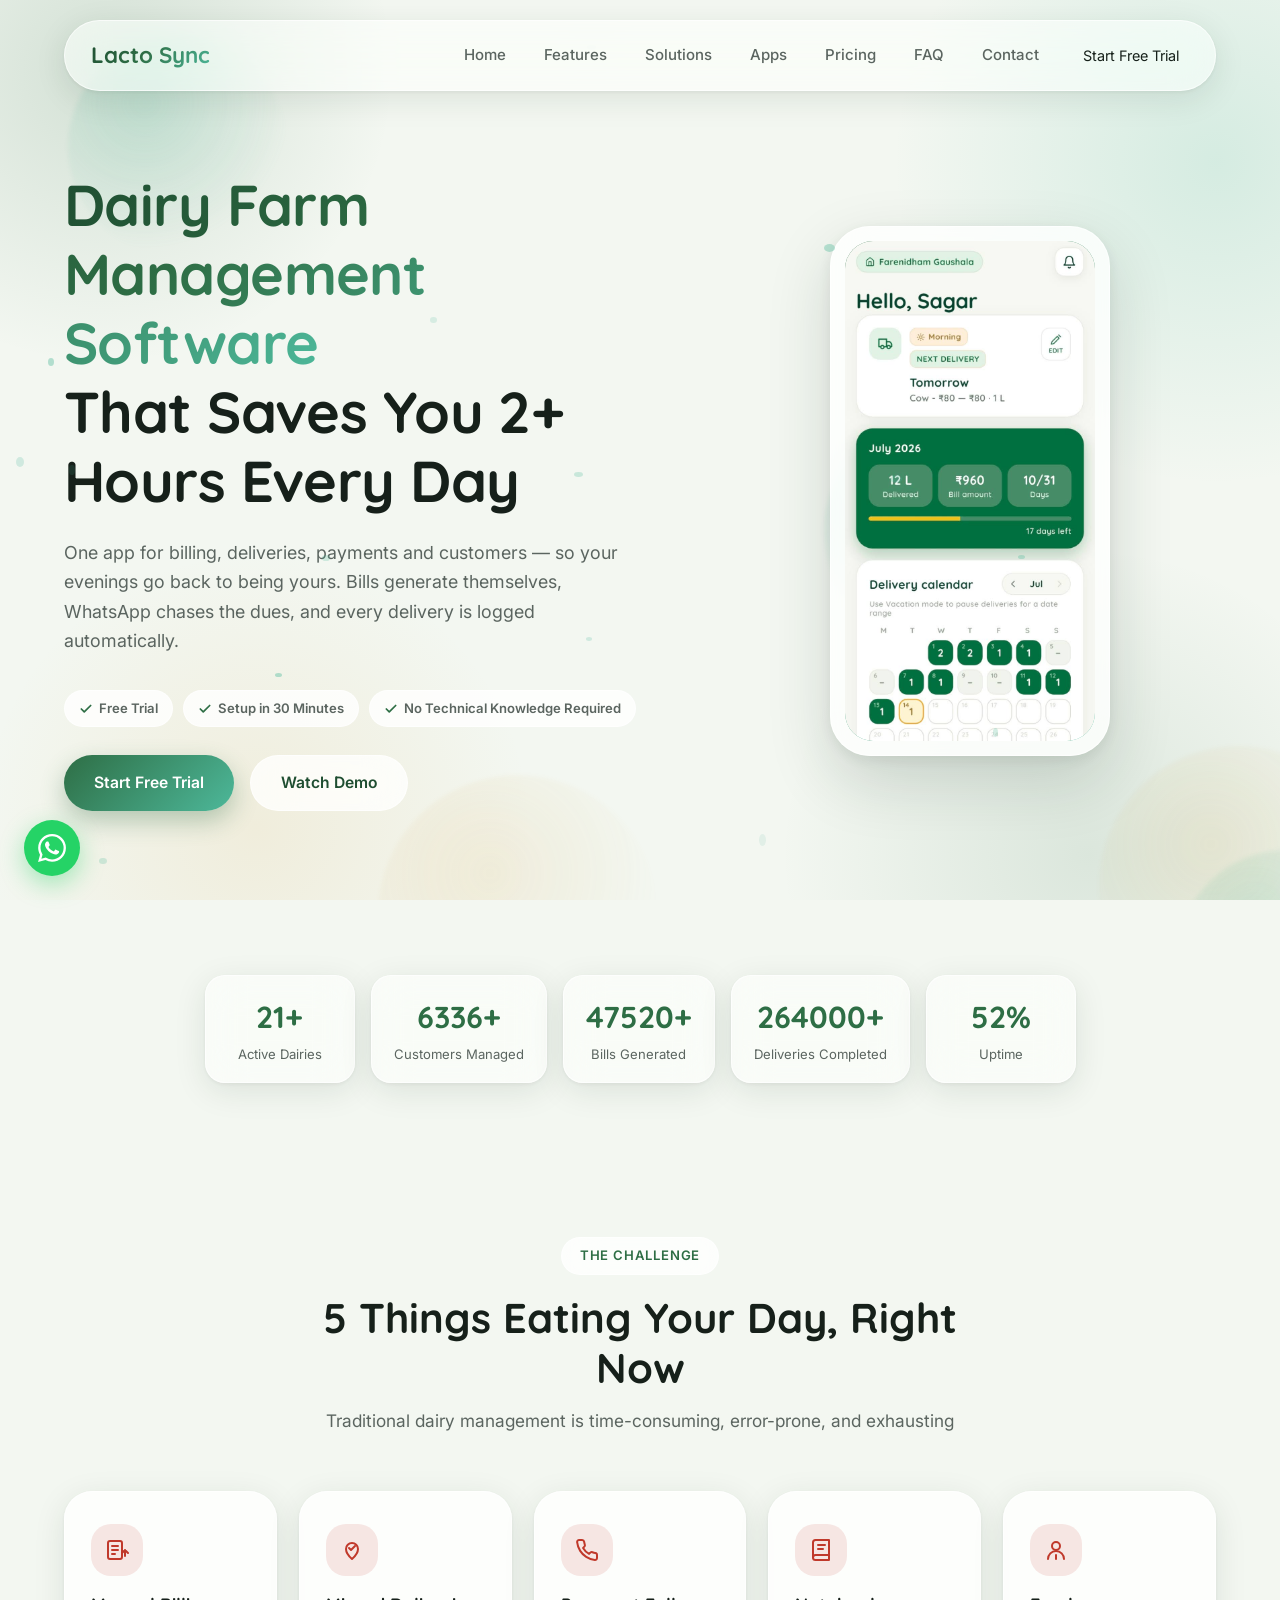
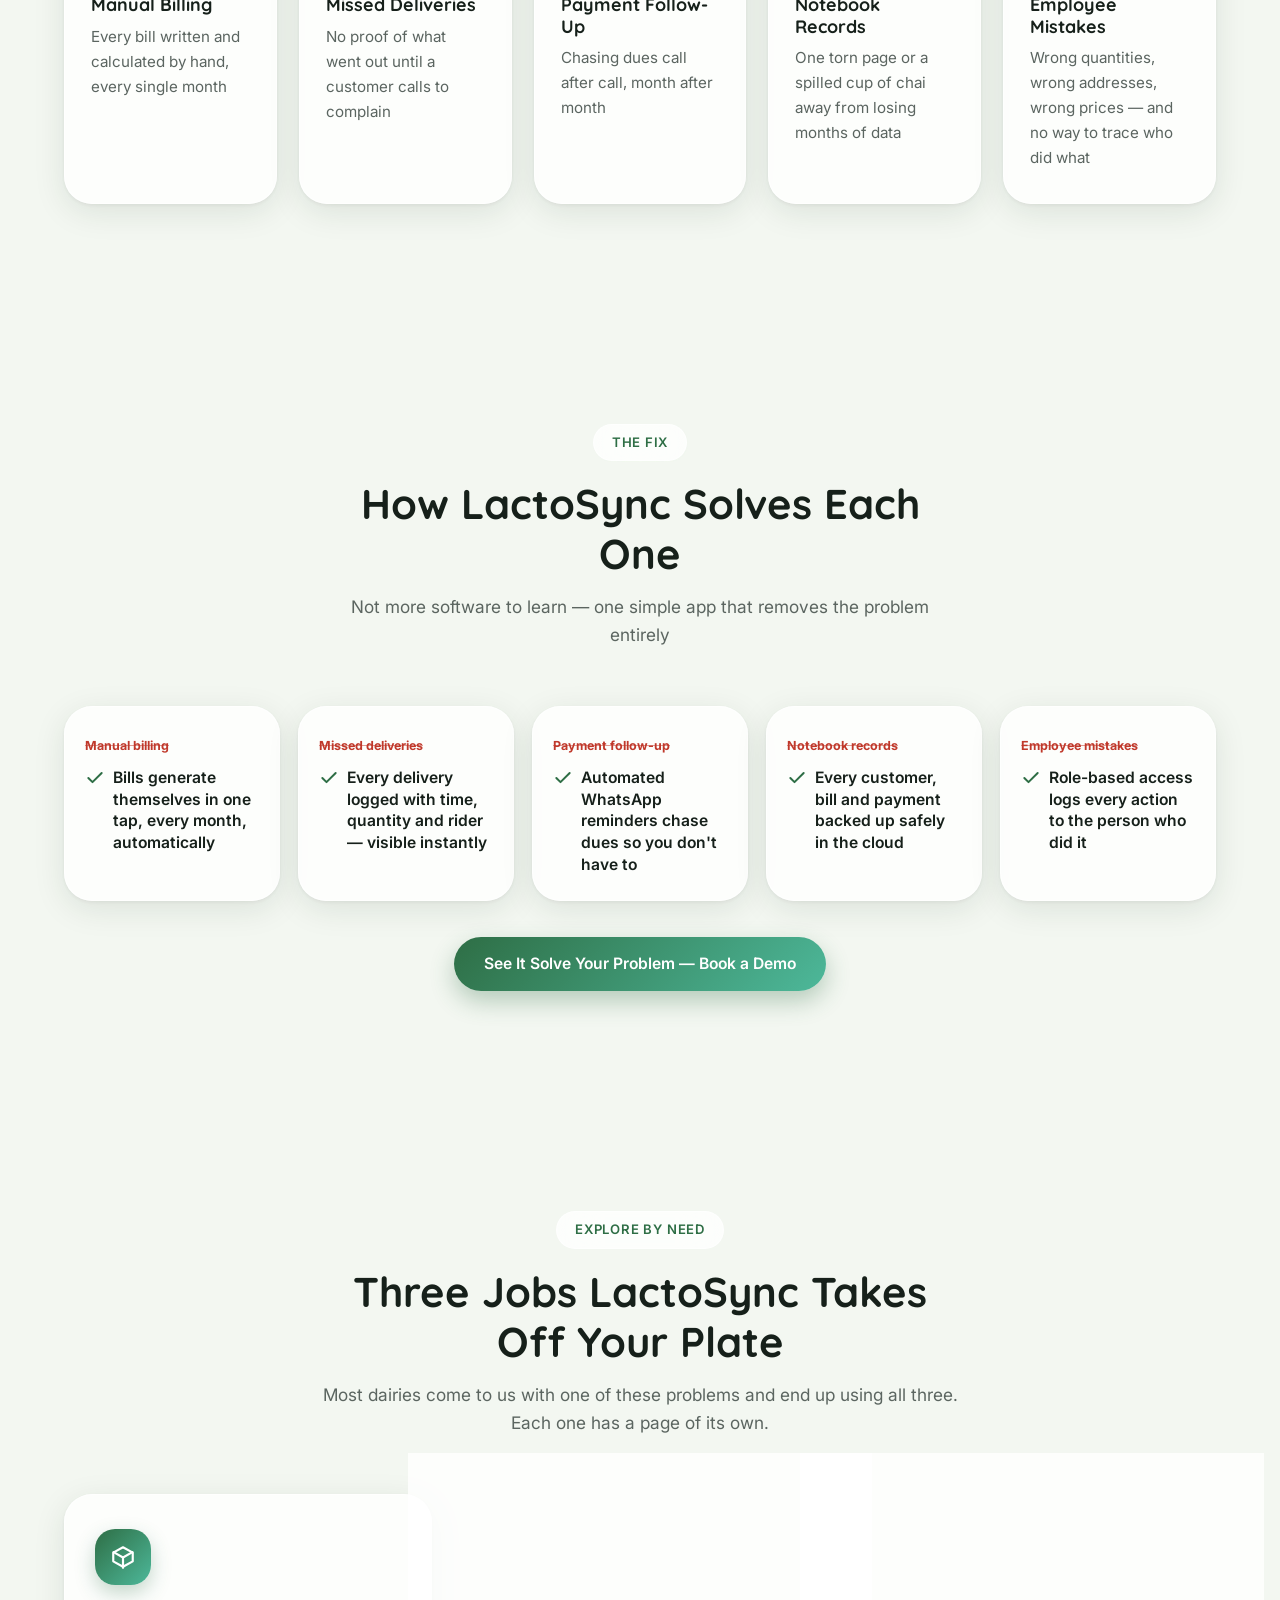
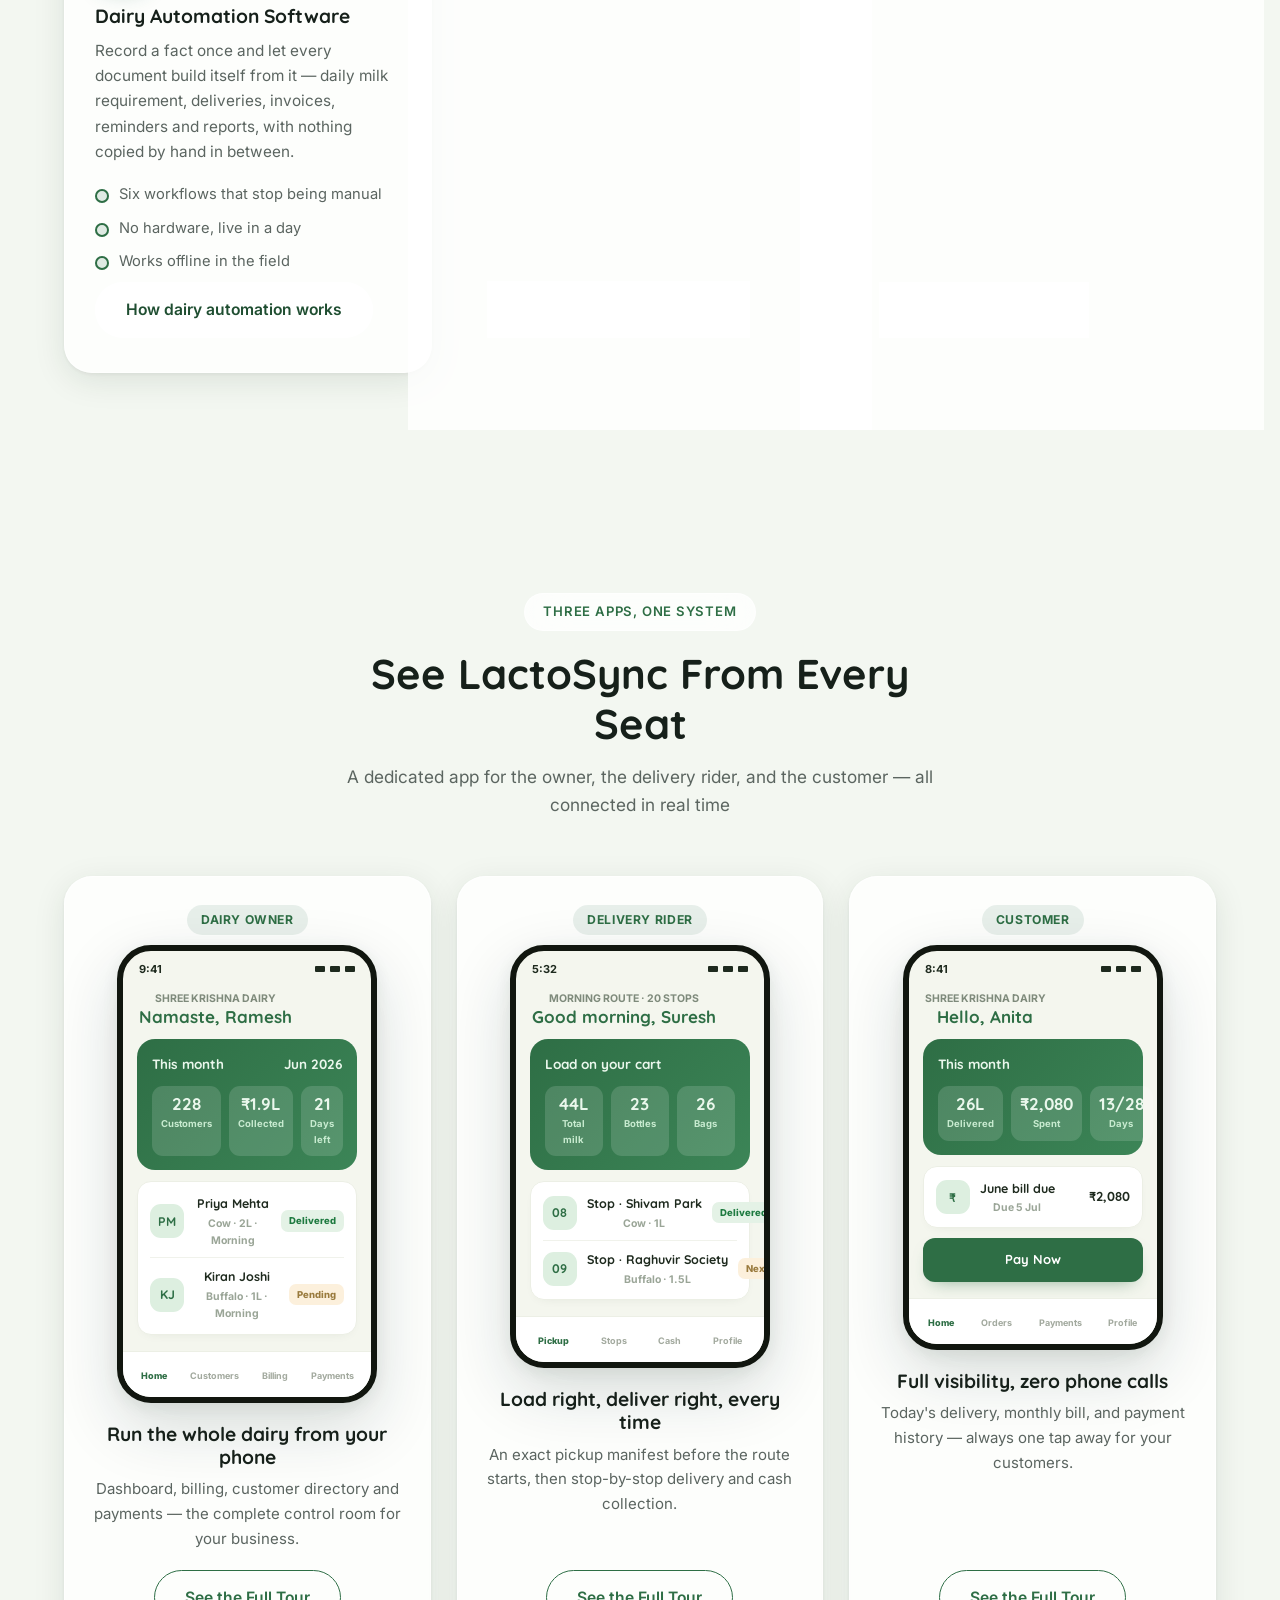
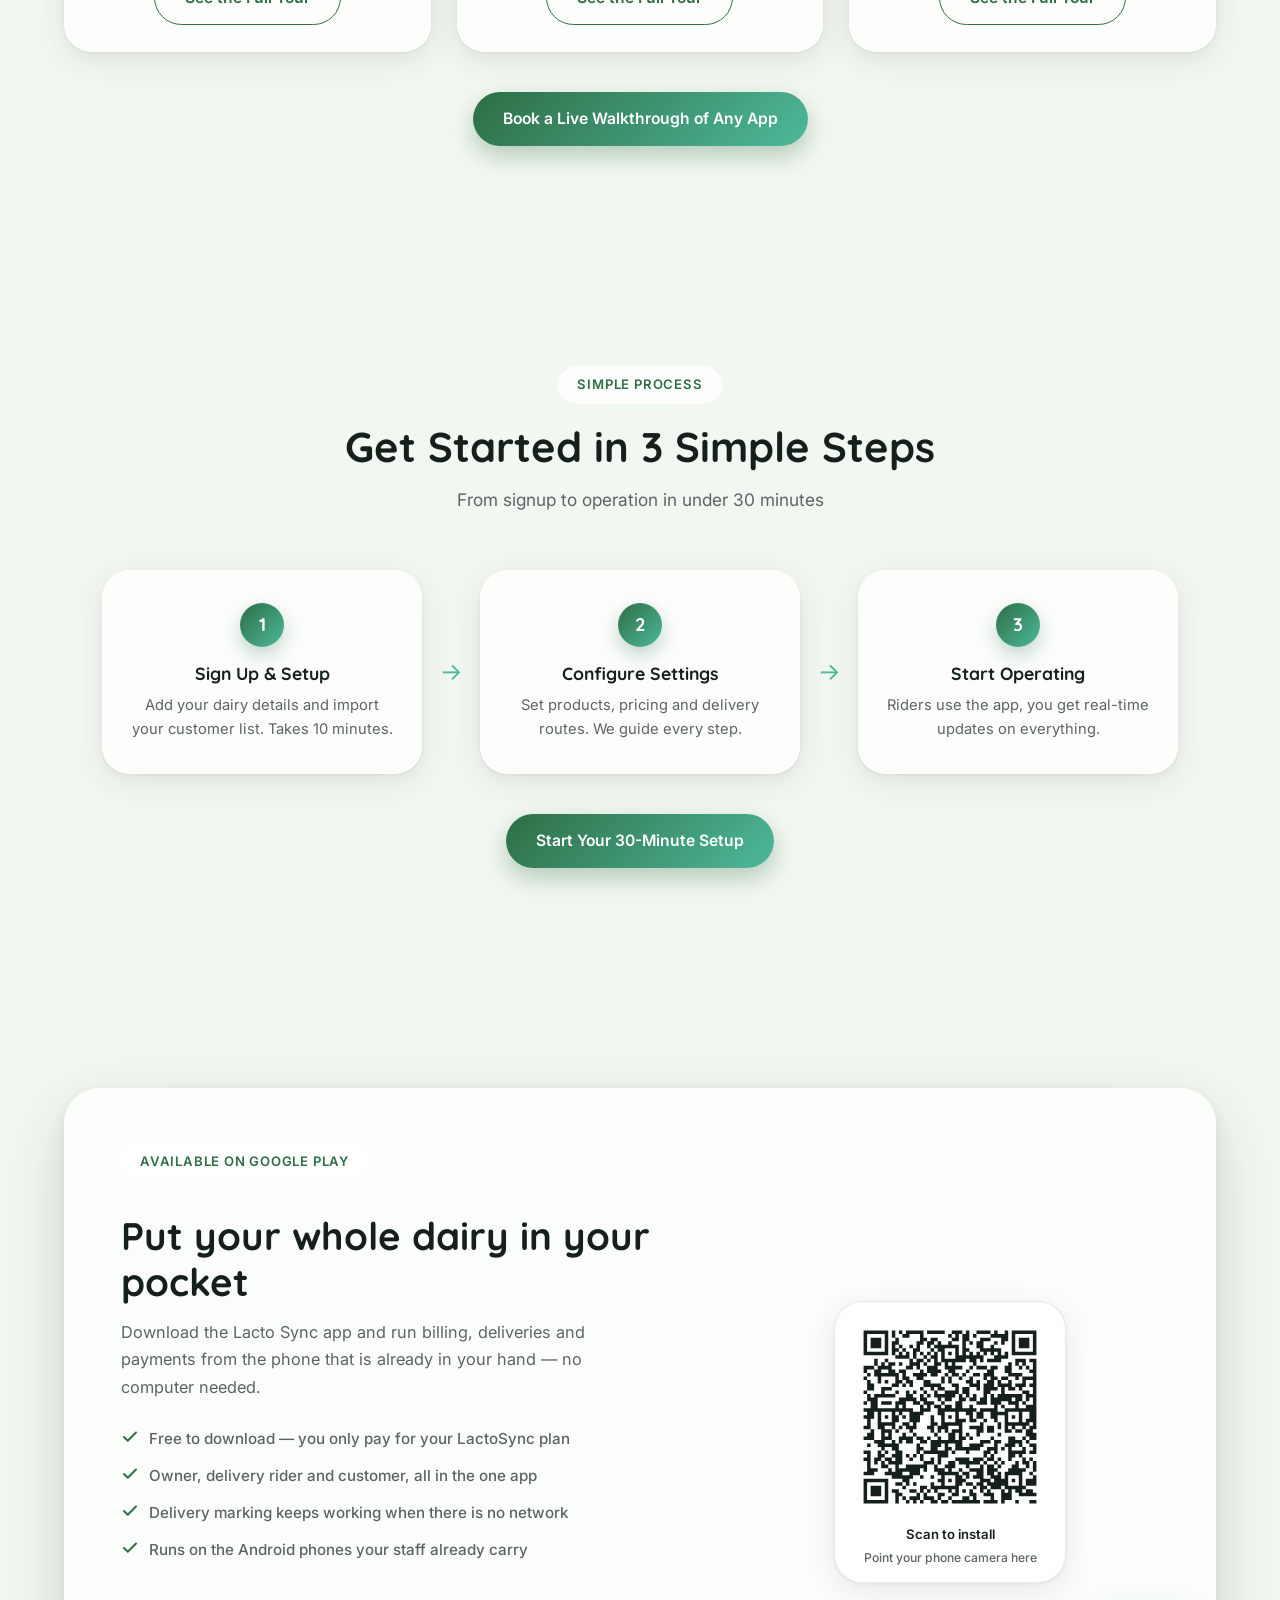
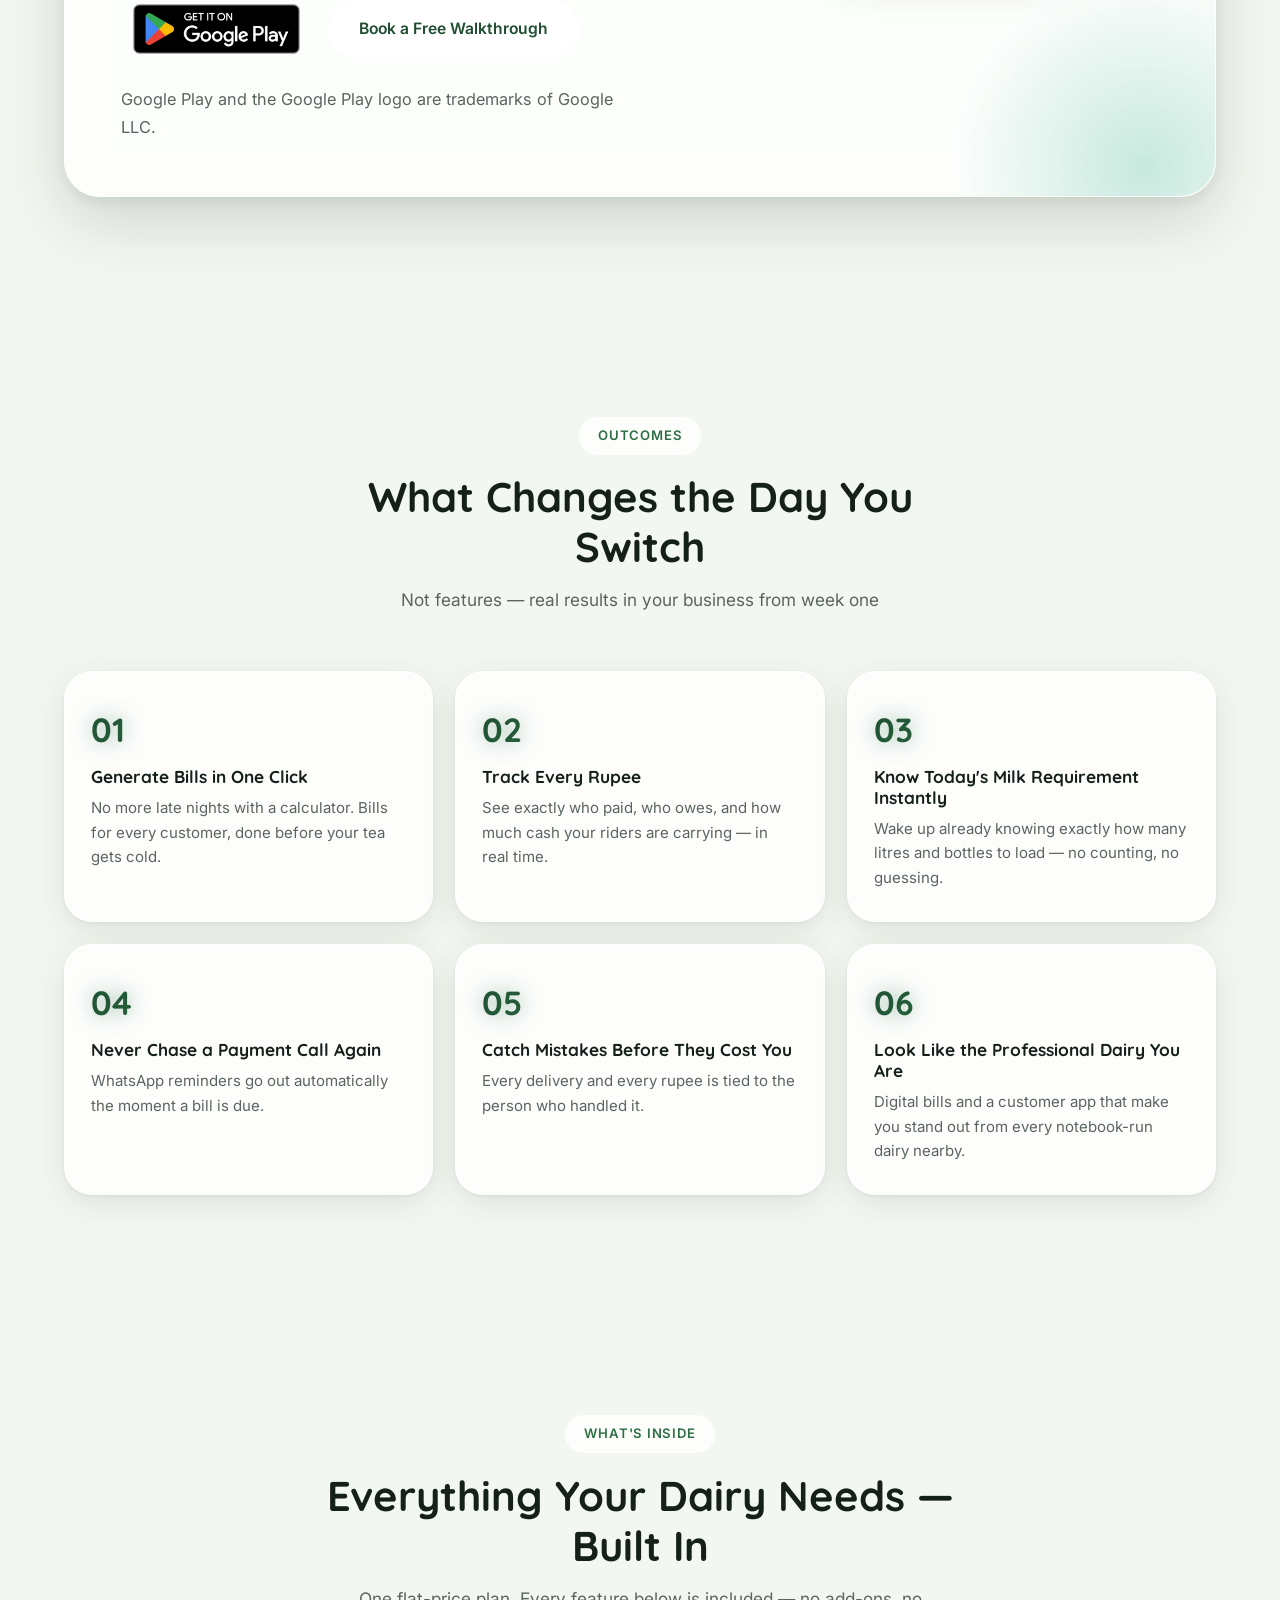
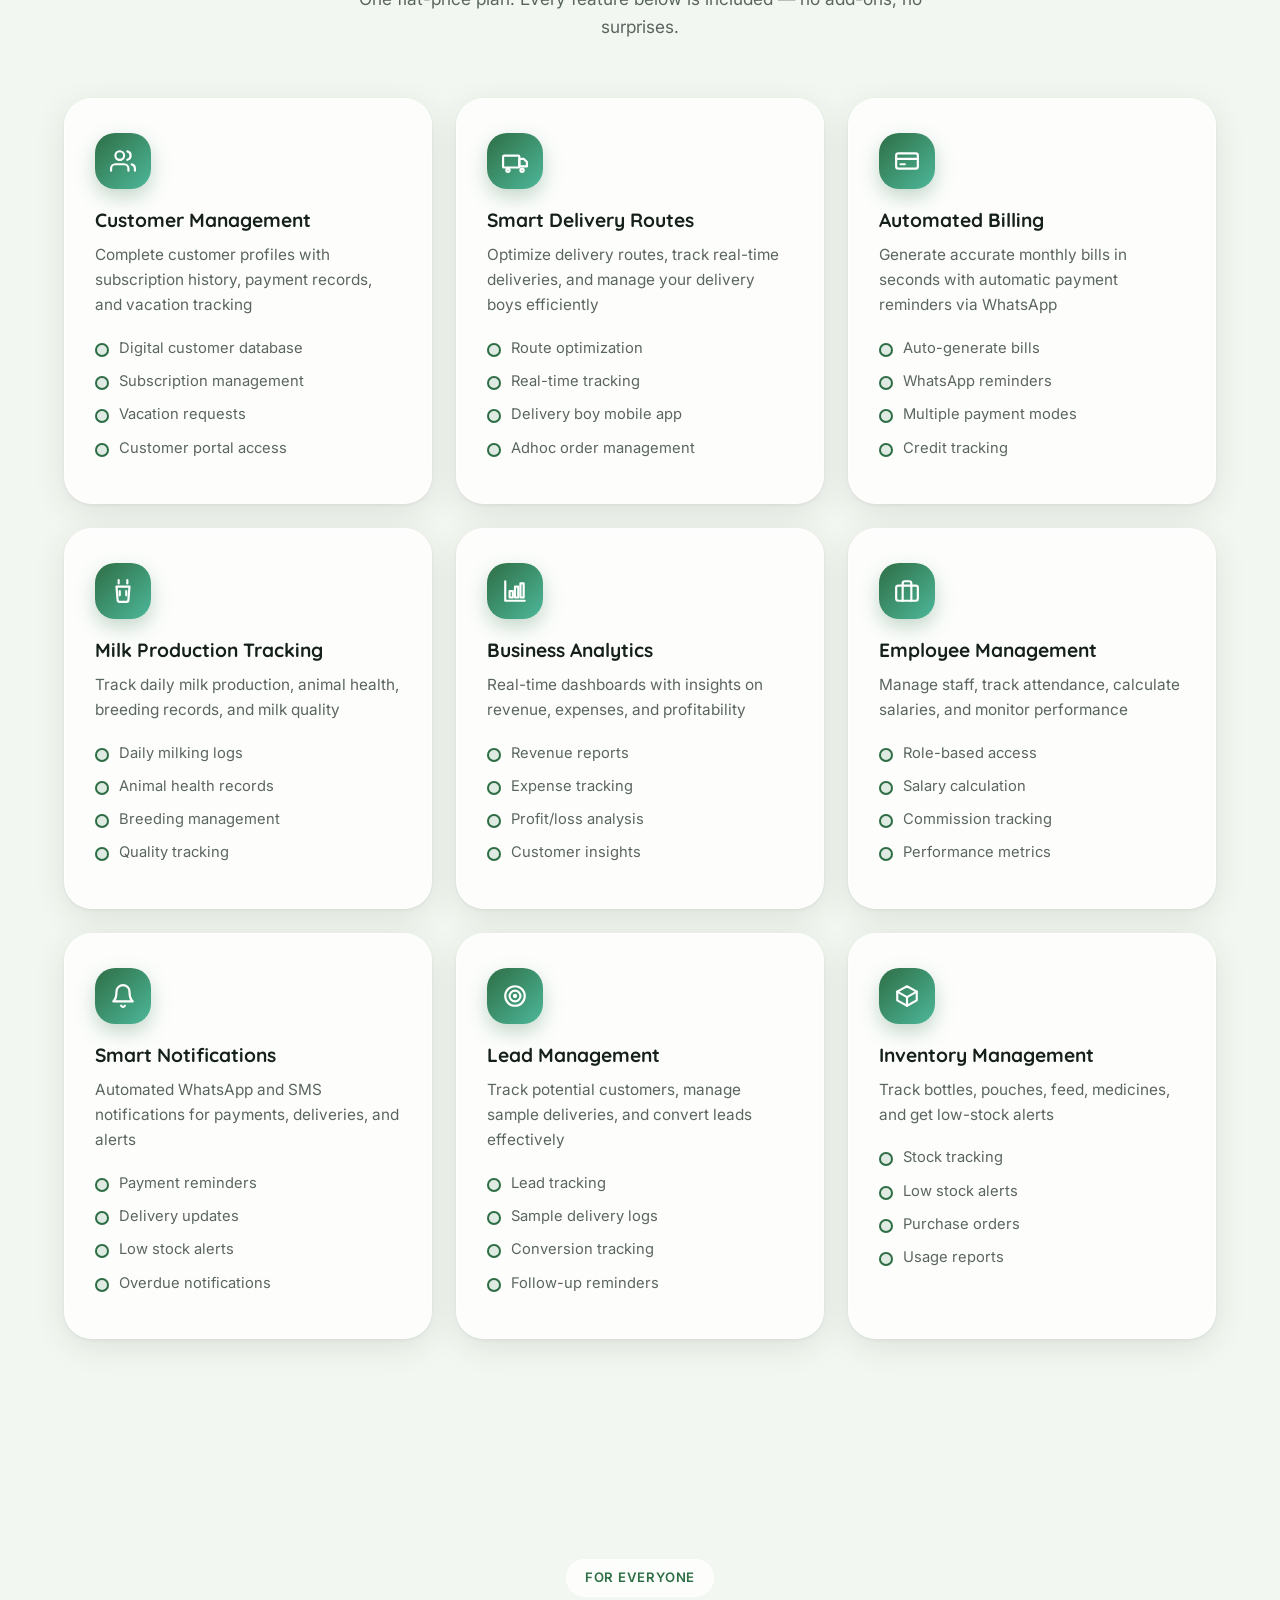
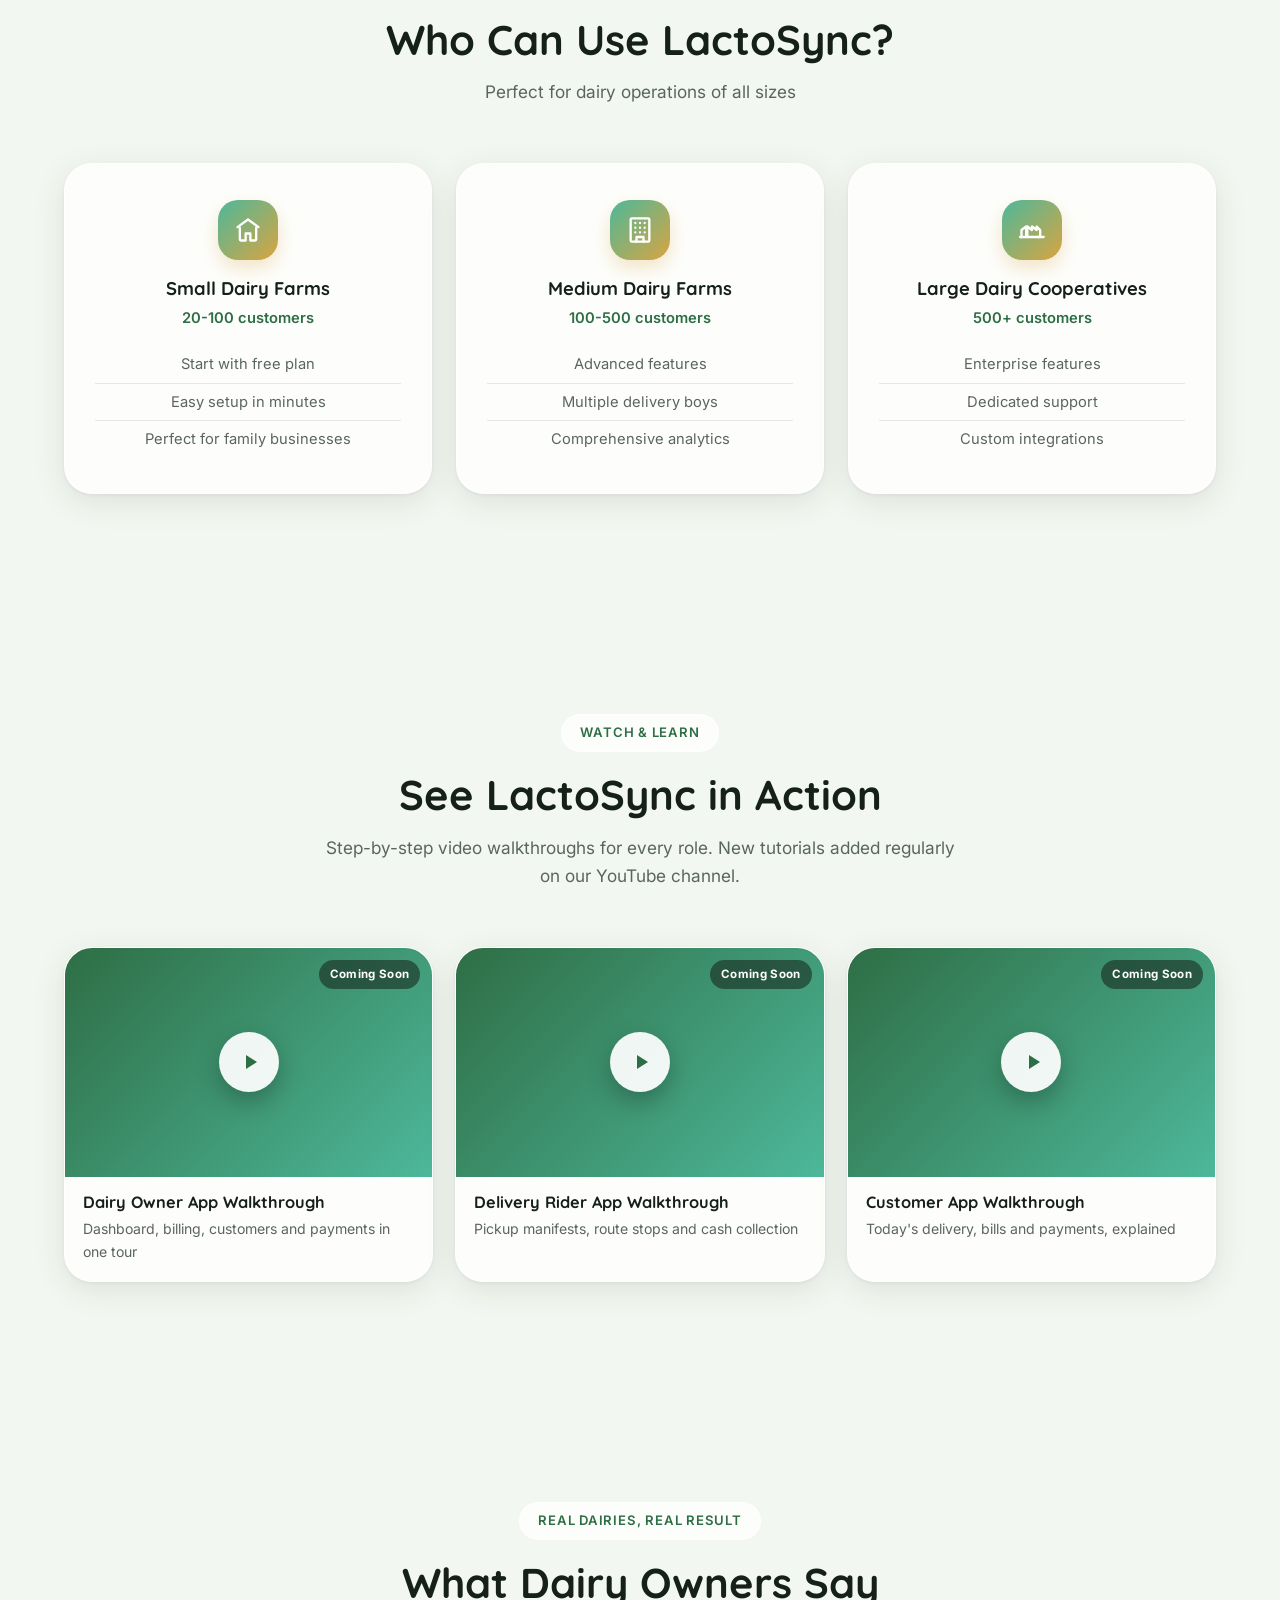
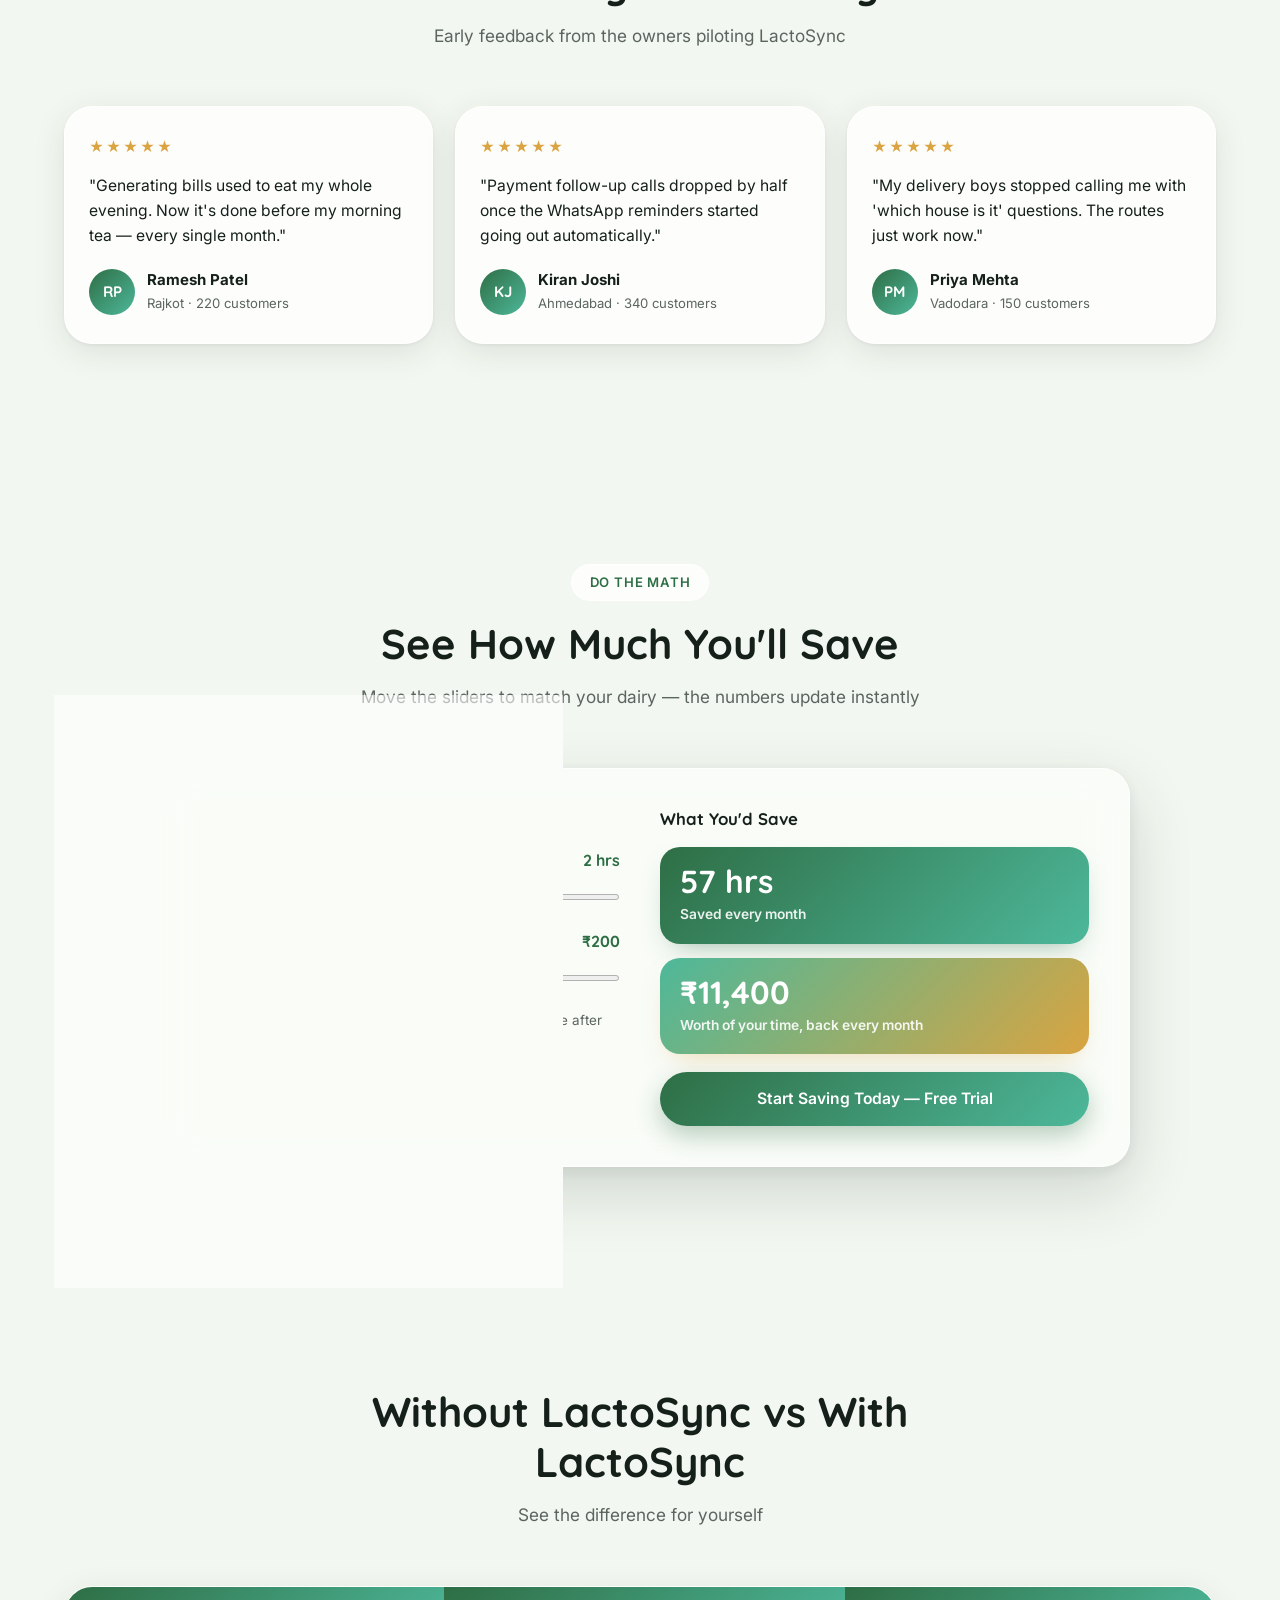
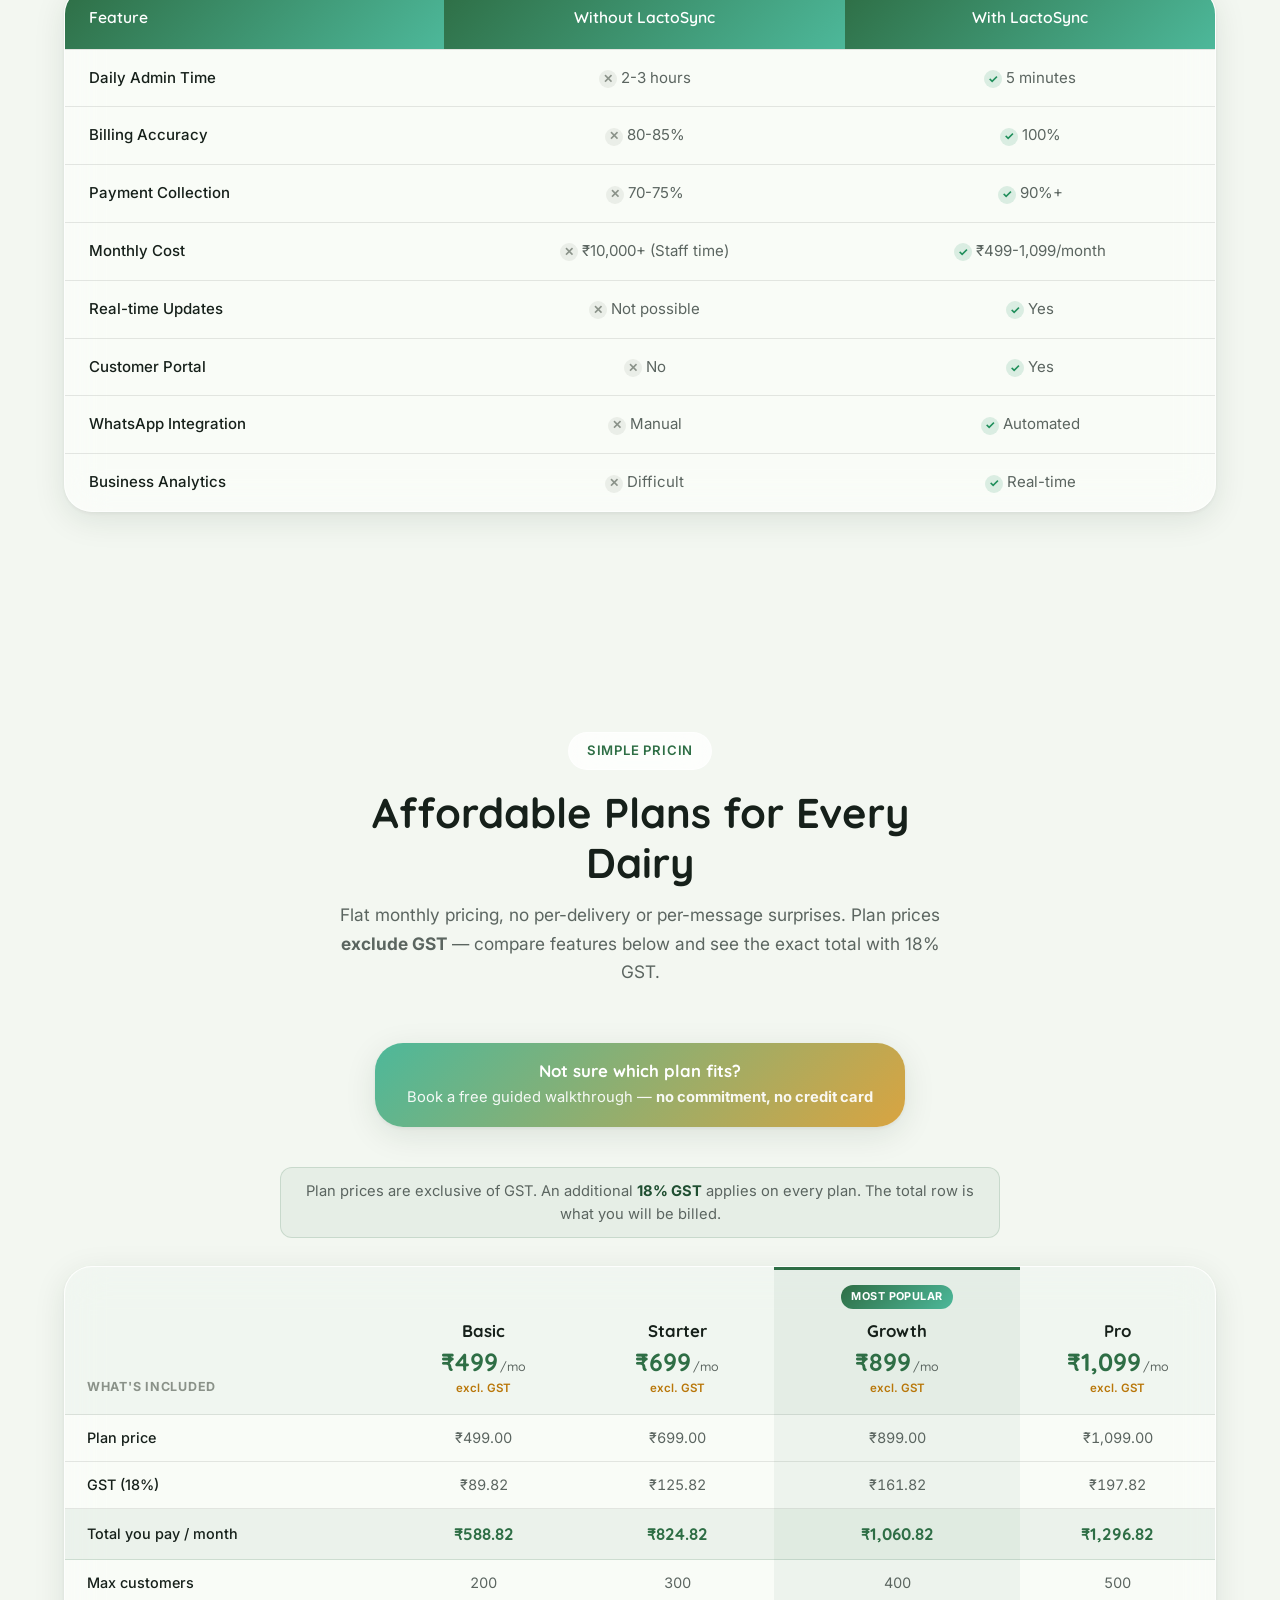
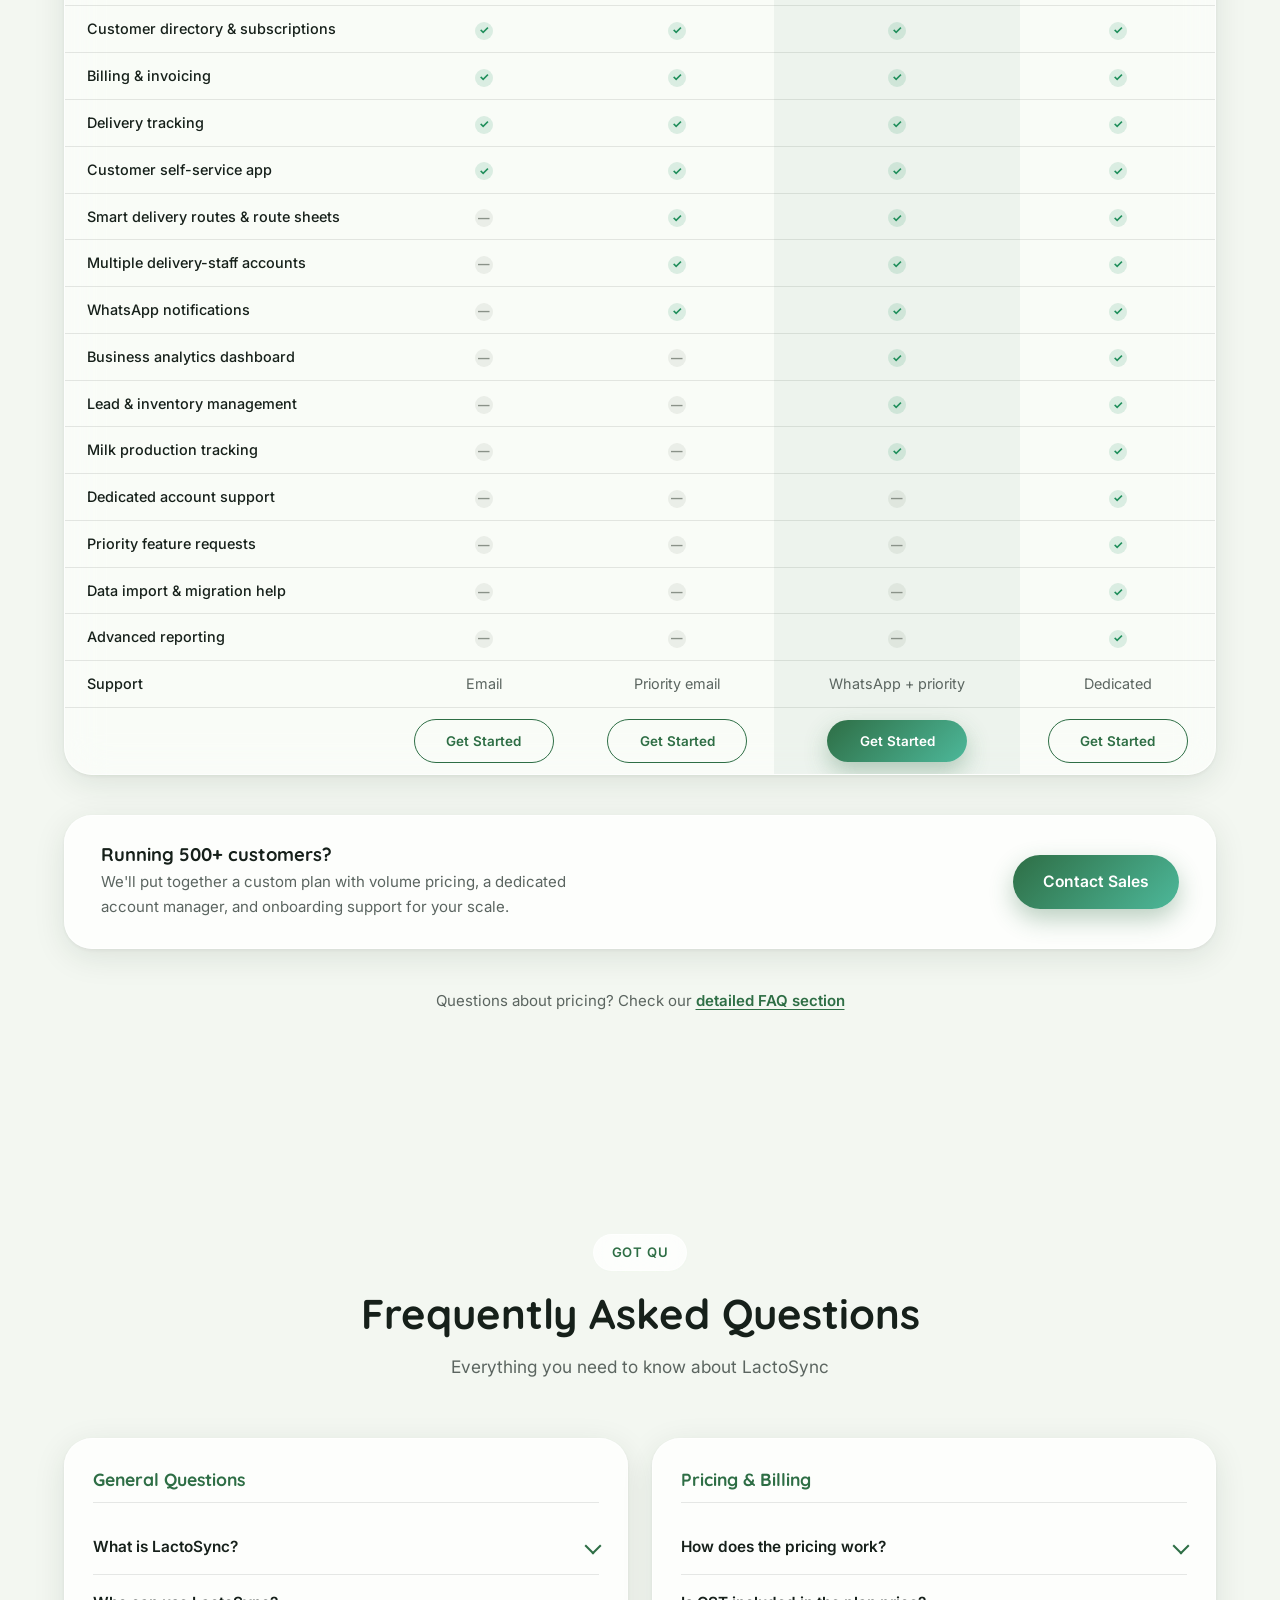
==== commit 5ffee900: "SEO overhaul, Play Store download section, new contact number Search: - Add three keyword-targeted s" ====
--- a/index.html
+++ b/index.html
@@ -4,11 +4,10 @@
 <head>
     <meta charset="UTF-8">
     <meta name="viewport" content="width=device-width, initial-scale=1.0">
-    <title>LactoSync — Dairy Farm Management Software for India | Plans from ₹499/month</title>
-    <meta name="description"
-        content="LactoSync automates dairy farm billing, delivery routes, milk tracking and WhatsApp notifications for owners, delivery staff and customers. Flat monthly plans from ₹499 — no per-delivery or per-message charges.">
+    <title>Dairy Farm Management Software India | LactoSync</title>
+    <meta name="description" content="Dairy farm management software for Indian dairies. Automate milk delivery routes, subscriptions, GST billing and WhatsApp reminders. From ₹499/mo + GST.">
     <meta name="keywords" content="dairy farm management software, milk delivery app, dairy billing software, milk subscription management, dairy ERP India, doodh delivery app">
-    <meta name="robots" content="index, follow">
+    <meta name="robots" content="index, follow, max-snippet:-1, max-image-preview:large, max-video-preview:-1">
     <meta name="theme-color" content="#2E6E45">
     <link rel="canonical" href="https://lactosync.com/">
 
@@ -17,15 +16,18 @@
     <meta property="og:site_name" content="LactoSync">
     <meta property="og:locale" content="en_IN">
     <meta property="og:url" content="https://lactosync.com/">
-    <meta property="og:title" content="LactoSync — Dairy Farm Management Software for India">
-    <meta property="og:description" content="Save 2+ hours every day on billing, delivery routes, milk tracking and WhatsApp notifications. Flat monthly plans from ₹499 — book a free walkthrough, no credit card required.">
-    <meta property="og:image" content="https://lactosync.com/assets/logo/favicon.png">
+    <meta property="og:title" content="Dairy Farm Management Software India | LactoSync">
+    <meta property="og:description" content="Dairy farm management software for Indian dairies. Automate milk delivery routes, subscriptions, GST billing and WhatsApp reminders. From ₹499/mo + GST.">
+    <meta property="og:image" content="https://lactosync.com/assets/og/lactosync-og.jpg">
+    <meta property="og:image:width" content="1200">
+    <meta property="og:image:height" content="630">
+    <meta property="og:image:alt" content="LactoSync — dairy farm management software for India">
 
     <!-- Twitter Card -->
-    <meta name="twitter:card" content="summary">
-    <meta name="twitter:title" content="LactoSync — Dairy Farm Management Software for India">
-    <meta name="twitter:description" content="Save 2+ hours every day on billing, delivery routes, milk tracking and WhatsApp notifications. Flat monthly plans from ₹499.">
-    <meta name="twitter:image" content="https://lactosync.com/assets/logo/favicon.png">
+    <meta name="twitter:card" content="summary_large_image">
+    <meta name="twitter:title" content="Dairy Farm Management Software India | LactoSync">
+    <meta name="twitter:description" content="Dairy farm management software for Indian dairies. Automate milk delivery routes, subscriptions, GST billing and WhatsApp reminders. From ₹499/mo + GST.">
+    <meta name="twitter:image" content="https://lactosync.com/assets/og/lactosync-og.jpg">
 
     <link rel="icon" type="image/png" href="assets/logo/favicon.png">
     <link rel="apple-touch-icon" href="assets/logo/favicon.png">
@@ -33,126 +35,261 @@
     <link rel="preconnect" href="https://fonts.googleapis.com">
     <link rel="preconnect" href="https://fonts.gstatic.com" crossorigin>
     <link rel="stylesheet" href="https://fonts.googleapis.com/css2?family=Quicksand:wght@500;600;700&family=Inter:wght@400;500;600;700;800&display=swap">
-    <link rel="stylesheet" href="styles.css">
+    <link rel="stylesheet" href="styles.css?v=20260918">
 
     <script type="application/ld+json">
-    {
+{
+        "@context": "https://schema.org",
+        "@type": "Organization",
+        "@id": "https://lactosync.com/#organization",
+        "name": "LactoSync",
+        "legalName": "LactoSync by Akshara Technologies",
+        "url": "https://lactosync.com/",
+        "logo": {
+                "@type": "ImageObject",
+                "url": "https://lactosync.com/assets/logo/favicon.png",
+                "width": 512,
+                "height": 512
+        },
+        "image": "https://lactosync.com/assets/og/lactosync-og.jpg",
+        "description": "LactoSync builds dairy farm management software for Indian dairies — milk delivery management, subscriptions, billing and payment tracking in one system.",
+        "email": "sales@lactosync.com",
+        "telephone": "+91-9429040899",
+        "areaServed": {
+                "@type": "Country",
+                "name": "India"
+        },
+        "knowsLanguage": [
+                "en-IN",
+                "hi-IN"
+        ],
+        "contactPoint": [
+                {
+                        "@type": "ContactPoint",
+                        "contactType": "sales",
+                        "telephone": "+91-9429040899",
+                        "email": "sales@lactosync.com",
+                        "areaServed": "IN",
+                        "availableLanguage": [
+                                "English",
+                                "Hindi",
+                                "Gujarati"
+                        ],
+                        "hoursAvailable": {
+                                "@type": "OpeningHoursSpecification",
+                                "dayOfWeek": [
+                                        "Monday",
+                                        "Tuesday",
+                                        "Wednesday",
+                                        "Thursday",
+                                        "Friday",
+                                        "Saturday"
+                                ],
+                                "opens": "09:00",
+                                "closes": "18:00"
+                        }
+                },
+                {
+                        "@type": "ContactPoint",
+                        "contactType": "customer support",
+                        "telephone": "+91-9033166590",
+                        "areaServed": "IN",
+                        "availableLanguage": [
+                                "English",
+                                "Hindi",
+                                "Gujarati"
+                        ]
+                }
+        ],
+        "parentOrganization": {
+                "@type": "Organization",
+                "name": "Akshara Technologies",
+                "url": "https://aksharatech.com"
+        },
+        "sameAs": [
+                "https://play.google.com/store/apps/details?id=com.aksharatech.lactosync"
+        ]
+}
+    </script>
+    <script type="application/ld+json">
+{
+        "@context": "https://schema.org",
+        "@type": "WebSite",
+        "@id": "https://lactosync.com/#website",
+        "url": "https://lactosync.com/",
+        "name": "LactoSync",
+        "description": "Dairy farm management software for Indian dairies — milk delivery, subscriptions, billing and payments.",
+        "inLanguage": "en-IN",
+        "publisher": {
+                "@id": "https://lactosync.com/#organization"
+        }
+}
+    </script>
+    <script type="application/ld+json">
+{
         "@context": "https://schema.org",
         "@type": "SoftwareApplication",
-        "name": "LactoSync",
+        "name": "LactoSync — Dairy Farm Management Software",
         "applicationCategory": "BusinessApplication",
-        "operatingSystem": "Android, iOS, Web",
-        "description": "Dairy farm management software for customer billing, delivery routes, milk production tracking and WhatsApp notifications.",
+        "operatingSystem": "Android 7.0+, Web",
+        "description": "Dairy farm management software for Indian dairies. Automates daily milk requirement, delivery routes, subscriptions, monthly GST billing, WhatsApp bills and payment reminders, milk production tracking and business reporting.",
         "url": "https://lactosync.com/",
-        "image": "https://lactosync.com/assets/logo/favicon.png",
+        "image": "https://lactosync.com/assets/og/lactosync-og.jpg",
         "offers": [
-            {
-                "@type": "Offer",
-                "name": "Basic",
-                "price": "499",
-                "priceCurrency": "INR",
-                "description": "Up to 200 customers — ₹499/month excl. GST; ₹588.82/month incl. 18% GST"
-            },
-            {
-                "@type": "Offer",
-                "name": "Starter",
-                "price": "699",
-                "priceCurrency": "INR",
-                "description": "Up to 300 customers — ₹699/month excl. GST; ₹824.82/month incl. 18% GST"
-            },
-            {
-                "@type": "Offer",
-                "name": "Growth",
-                "price": "899",
-                "priceCurrency": "INR",
-                "description": "Up to 400 customers — ₹899/month excl. GST; ₹1,060.82/month incl. 18% GST"
-            },
-            {
-                "@type": "Offer",
-                "name": "Pro",
-                "price": "1099",
-                "priceCurrency": "INR",
-                "description": "Up to 500 customers — ₹1,099/month excl. GST; ₹1,296.82/month incl. 18% GST"
-            }
+                {
+                        "@type": "Offer",
+                        "name": "Basic",
+                        "price": "499",
+                        "priceCurrency": "INR",
+                        "description": "Up to 200 customers — ₹499/month excl. GST; ₹588.82/month incl. 18% GST",
+                        "url": "https://lactosync.com/#pricing",
+                        "availability": "https://schema.org/InStock",
+                        "category": "SaaS subscription",
+                        "eligibleRegion": {
+                                "@type": "Country",
+                                "name": "India"
+                        },
+                        "seller": {
+                                "@id": "https://lactosync.com/#organization"
+                        }
+                },
+                {
+                        "@type": "Offer",
+                        "name": "Starter",
+                        "price": "699",
+                        "priceCurrency": "INR",
+                        "description": "Up to 300 customers — ₹699/month excl. GST; ₹824.82/month incl. 18% GST",
+                        "url": "https://lactosync.com/#pricing",
+                        "availability": "https://schema.org/InStock",
+                        "category": "SaaS subscription",
+                        "eligibleRegion": {
+                                "@type": "Country",
+                                "name": "India"
+                        },
+                        "seller": {
+                                "@id": "https://lactosync.com/#organization"
+                        }
+                },
+                {
+                        "@type": "Offer",
+                        "name": "Growth",
+                        "price": "899",
+                        "priceCurrency": "INR",
+                        "description": "Up to 400 customers — ₹899/month excl. GST; ₹1,060.82/month incl. 18% GST",
+                        "url": "https://lactosync.com/#pricing",
+                        "availability": "https://schema.org/InStock",
+                        "category": "SaaS subscription",
+                        "eligibleRegion": {
+                                "@type": "Country",
+                                "name": "India"
+                        },
+                        "seller": {
+                                "@id": "https://lactosync.com/#organization"
+                        }
+                },
+                {
+                        "@type": "Offer",
+                        "name": "Pro",
+                        "price": "1099",
+                        "priceCurrency": "INR",
+                        "description": "Up to 500 customers — ₹1,099/month excl. GST; ₹1,296.82/month incl. 18% GST",
+                        "url": "https://lactosync.com/#pricing",
+                        "availability": "https://schema.org/InStock",
+                        "category": "SaaS subscription",
+                        "eligibleRegion": {
+                                "@type": "Country",
+                                "name": "India"
+                        },
+                        "seller": {
+                                "@id": "https://lactosync.com/#organization"
+                        }
+                }
         ],
         "publisher": {
-            "@type": "Organization",
-            "name": "Akshara Technologies",
-            "url": "https://aksharatech.com"
-        }
-    }
+                "@id": "https://lactosync.com/#organization"
+        },
+        "@id": "https://lactosync.com/#software",
+        "applicationSubCategory": "Dairy Management Software",
+        "inLanguage": "en-IN",
+        "countriesSupported": "IN",
+        "softwareHelp": "https://lactosync.com/#faq",
+        "featureList": [
+                "Customer and subscription management",
+                "Automatic daily milk requirement calculation",
+                "Delivery route generation and rider assignment",
+                "Offline delivery marking with automatic sync",
+                "One-click monthly billing with GST invoices",
+                "WhatsApp bills, delivery updates and payment reminders",
+                "Payments, advances and outstanding dues ledger",
+                "Milk production and inventory tracking",
+                "Business analytics and reporting",
+                "Role-based employee access"
+        ],
+        "provider": {
+                "@id": "https://lactosync.com/#organization"
+        },
+        "isPartOf": {
+                "@id": "https://lactosync.com/#website"
+        },
+        "installUrl": "https://play.google.com/store/apps/details?id=com.aksharatech.lactosync",
+        "downloadUrl": "https://play.google.com/store/apps/details?id=com.aksharatech.lactosync"
+}
     </script>
     <script type="application/ld+json">
-    {
-        "@context": "https://schema.org",
-        "@type": "Organization",
-        "name": "LactoSync",
-        "url": "https://lactosync.com/",
-        "logo": "https://lactosync.com/assets/logo/favicon.png",
-        "email": "sales@lactosync.com",
-        "sameAs": [],
-        "parentOrganization": {
-            "@type": "Organization",
-            "name": "Akshara Technologies",
-            "url": "https://aksharatech.com"
-        }
-    }
-    </script>
-    <script type="application/ld+json">
-    {
+{
         "@context": "https://schema.org",
         "@type": "FAQPage",
         "mainEntity": [
-            {
-                "@type": "Question",
-                "name": "What is LactoSync?",
-                "acceptedAnswer": {
-                    "@type": "Answer",
-                    "text": "LactoSync is a comprehensive dairy farm management software that automates your entire operations - from customer management and billing to delivery tracking and milk production monitoring. It's designed specifically for dairy farms in India."
+                {
+                        "@type": "Question",
+                        "name": "What is LactoSync?",
+                        "acceptedAnswer": {
+                                "@type": "Answer",
+                                "text": "LactoSync is a comprehensive dairy farm management software that automates your entire operations - from customer management and billing to delivery tracking and milk production monitoring. It's designed specifically for dairy farms in India."
+                        }
+                },
+                {
+                        "@type": "Question",
+                        "name": "How does the pricing work?",
+                        "acceptedAnswer": {
+                                "@type": "Answer",
+                                "text": "LactoSync uses flat monthly pricing based on your customer count. Plan prices exclude GST; 18% GST is added at billing: Basic ₹499 + GST ₹89.82 = ₹588.82 total (up to 200 customers), Starter ₹699 + GST ₹125.82 = ₹824.82 total (up to 300 customers), Growth ₹899 + GST ₹161.82 = ₹1,060.82 total (up to 400 customers), and Pro ₹1,099 + GST ₹197.82 = ₹1,296.82 total (up to 500 customers). Custom Enterprise pricing is available for 500+ customers."
+                        }
+                },
+                {
+                        "@type": "Question",
+                        "name": "Is GST included in the plan price?",
+                        "acceptedAnswer": {
+                                "@type": "Answer",
+                                "text": "No. The listed plan prices (₹499, ₹699, ₹899, ₹1,099) do not include GST. An additional 18% GST is charged on every invoice. The pricing table shows the plan price, the GST amount, and the exact total you pay."
+                        }
+                },
+                {
+                        "@type": "Question",
+                        "name": "Can I try LactoSync before committing?",
+                        "acceptedAnswer": {
+                                "@type": "Answer",
+                                "text": "Yes, LactoSync offers a free guided walkthrough with your own farm details, no credit card or commitment required."
+                        }
+                },
+                {
+                        "@type": "Question",
+                        "name": "Does LactoSync work offline?",
+                        "acceptedAnswer": {
+                                "@type": "Answer",
+                                "text": "The mobile app works offline for delivery staff, who can mark deliveries even without internet — data syncs automatically once back online. The web dashboard requires an internet connection."
+                        }
+                },
+                {
+                        "@type": "Question",
+                        "name": "Does LactoSync support WhatsApp notifications?",
+                        "acceptedAnswer": {
+                                "@type": "Answer",
+                                "text": "Yes, LactoSync integrates with WhatsApp to send automated payment reminders, bills, and delivery updates to customers on paid plans."
+                        }
                 }
-            },
-            {
-                "@type": "Question",
-                "name": "How does the pricing work?",
-                "acceptedAnswer": {
-                    "@type": "Answer",
-                    "text": "LactoSync uses flat monthly pricing based on your customer count. Plan prices exclude GST; 18% GST is added at billing: Basic ₹499 + GST ₹89.82 = ₹588.82 total (up to 200 customers), Starter ₹699 + GST ₹125.82 = ₹824.82 total (up to 300 customers), Growth ₹899 + GST ₹161.82 = ₹1,060.82 total (up to 400 customers), and Pro ₹1,099 + GST ₹197.82 = ₹1,296.82 total (up to 500 customers). Custom Enterprise pricing is available for 500+ customers."
-                }
-            },
-            {
-                "@type": "Question",
-                "name": "Is GST included in the plan price?",
-                "acceptedAnswer": {
-                    "@type": "Answer",
-                    "text": "No. The listed plan prices (₹499, ₹699, ₹899, ₹1,099) do not include GST. An additional 18% GST is charged on every invoice. The pricing table shows the plan price, the GST amount, and the exact total you pay."
-                }
-            },
-            {
-                "@type": "Question",
-                "name": "Can I try LactoSync before committing?",
-                "acceptedAnswer": {
-                    "@type": "Answer",
-                    "text": "Yes, LactoSync offers a free guided walkthrough with your own farm details, no credit card or commitment required."
-                }
-            },
-            {
-                "@type": "Question",
-                "name": "Does LactoSync work offline?",
-                "acceptedAnswer": {
-                    "@type": "Answer",
-                    "text": "The mobile app works offline for delivery staff, who can mark deliveries even without internet — data syncs automatically once back online. The web dashboard requires an internet connection."
-                }
-            },
-            {
-                "@type": "Question",
-                "name": "Does LactoSync support WhatsApp notifications?",
-                "acceptedAnswer": {
-                    "@type": "Answer",
-                    "text": "Yes, LactoSync integrates with WhatsApp to send automated payment reminders, bills, and delivery updates to customers on paid plans."
-                }
-            }
         ]
-    }
+}
     </script>
 </head>
 
@@ -179,6 +316,7 @@
                 <ul class="nav-links">
                     <li><a href="#home">Home</a></li>
                     <li><a href="#features">Features</a></li>
+                    <li><a href="#solutions">Solutions</a></li>
                     <li><a href="#product">Apps</a></li>
                     <li><a href="#pricing">Pricing</a></li>
                     <li><a href="#faq">FAQ</a></li>
@@ -200,8 +338,8 @@
             <div class="hero-content">
                 <div class="hero-text">
                     <h1 class="hero-title">
-                        <span class="gradient-text">Save 2+ Hours Every Day</span>
-                        <br>Running Your Dairy
+                        <span class="gradient-text">Dairy Farm Management Software</span>
+                        <br>That Saves You 2+ Hours Every Day
                     </h1>
                     <p class="hero-description">
                         One app for billing, deliveries, payments and customers — so your evenings
@@ -328,6 +466,60 @@
             </div>
             <div style="text-align:center; margin-top:36px;">
                 <a href="#" class="btn btn-primary schedule-demo-btn">See It Solve Your Problem — Book a Demo</a>
+            </div>
+        </div>
+    </section>
+
+    <!-- Solution hubs -->
+    <section id="solutions" class="features-section">
+        <div class="container">
+            <div class="section-header">
+                <span class="section-tag">Explore by Need</span>
+                <h2>Three Jobs LactoSync Takes Off Your Plate</h2>
+                <p>Most dairies come to us with one of these problems and end up using all three.
+                    Each one has a page of its own.</p>
+            </div>
+            <div class="features-grid">
+                <div class="feature-card">
+                    <div class="feature-icon"><svg viewBox="0 0 24 24" fill="none" stroke="currentColor" stroke-width="2" stroke-linecap="round" stroke-linejoin="round"><path d="M21 16V8l-9-5-9 5v8l9 5 9-5z"/><path d="M3.3 7.5L12 12.5l8.7-5"/><path d="M12 22V12.5"/></svg></div>
+                    <h3><a href="dairy-automation-software.html">Dairy Automation Software</a></h3>
+                    <p>Record a fact once and let every document build itself from it — daily milk
+                        requirement, deliveries, invoices, reminders and reports, with nothing copied
+                        by hand in between.</p>
+                    <ul class="feature-list">
+                        <li>Six workflows that stop being manual</li>
+                        <li>No hardware, live in a day</li>
+                        <li>Works offline in the field</li>
+                    </ul>
+                    <a href="dairy-automation-software.html" class="btn btn-secondary">How dairy automation works</a>
+                </div>
+
+                <div class="feature-card">
+                    <div class="feature-icon"><svg viewBox="0 0 24 24" fill="none" stroke="currentColor" stroke-width="2" stroke-linecap="round" stroke-linejoin="round"><rect x="1" y="7" width="15" height="11" rx="1"/><path d="M16 10h4l3 3v4h-7z"/><circle cx="5.5" cy="20.5" r="1.5"/><circle cx="18.5" cy="20.5" r="1.5"/></svg></div>
+                    <h3><a href="milk-delivery-management-software.html">Milk Delivery Management</a></h3>
+                    <p>Load the exact quantity, hand every rider an ordered route, mark each stop even
+                        with no signal, and collect cash at the door — with a record good enough to
+                        settle any dispute.</p>
+                    <ul class="feature-list">
+                        <li>Automatic loading manifests</li>
+                        <li>Offline delivery marking</li>
+                        <li>Multi-route, multi-rider tracking</li>
+                    </ul>
+                    <a href="milk-delivery-management-software.html" class="btn btn-secondary">See milk delivery solutions</a>
+                </div>
+
+                <div class="feature-card">
+                    <div class="feature-icon"><svg viewBox="0 0 24 24" fill="none" stroke="currentColor" stroke-width="2" stroke-linecap="round" stroke-linejoin="round"><path d="M14 2H6a2 2 0 0 0-2 2v16a2 2 0 0 0 2 2h12a2 2 0 0 0 2-2V8z"/><path d="M14 2v6h6"/><path d="M9 13h6"/><path d="M9 17h4"/></svg></div>
+                    <h3><a href="milk-subscription-billing-software.html">Milk Subscription &amp; Billing</a></h3>
+                    <p>Standing orders, per-customer rates, pauses and mid-month rate revisions handled
+                        — then a month of deliveries becomes itemised GST invoices, sent on WhatsApp.</p>
+                    <ul class="feature-list">
+                        <li>One-click monthly billing</li>
+                        <li>Bills and reminders on WhatsApp</li>
+                        <li>Live dues and advances ledger</li>
+                    </ul>
+                    <a href="milk-subscription-billing-software.html" class="btn btn-secondary">See billing software</a>
+                </div>
             </div>
         </div>
     </section>
@@ -510,6 +702,44 @@
             </div>
             <div style="text-align:center; margin-top:40px;">
                 <a href="#" class="btn btn-primary schedule-demo-btn">Start Your 30-Minute Setup</a>
+            </div>
+        </div>
+    </section>
+
+    <!-- Download -->
+    <section id="download" class="download-section">
+        <div class="container">
+            <div class="download-panel">
+                <div class="download-copy">
+                    <span class="section-tag">Available on Google Play</span>
+                    <h2>Put your whole dairy in your pocket</h2>
+                    <p>Download the Lacto Sync app and run billing, deliveries and payments from
+                        the phone that is already in your hand — no computer needed.</p>
+                    <ul class="download-points">
+                        <li><svg viewBox="0 0 24 24" fill="none" stroke="currentColor" stroke-width="2.6" stroke-linecap="round" stroke-linejoin="round" aria-hidden="true"><path d="M20 6 9 17l-5-5"/></svg> <span>Free to download — you only pay for your LactoSync plan</span></li>
+                        <li><svg viewBox="0 0 24 24" fill="none" stroke="currentColor" stroke-width="2.6" stroke-linecap="round" stroke-linejoin="round" aria-hidden="true"><path d="M20 6 9 17l-5-5"/></svg> <span>Owner, delivery rider and customer, all in the one app</span></li>
+                        <li><svg viewBox="0 0 24 24" fill="none" stroke="currentColor" stroke-width="2.6" stroke-linecap="round" stroke-linejoin="round" aria-hidden="true"><path d="M20 6 9 17l-5-5"/></svg> <span>Delivery marking keeps working when there is no network</span></li>
+                        <li><svg viewBox="0 0 24 24" fill="none" stroke="currentColor" stroke-width="2.6" stroke-linecap="round" stroke-linejoin="round" aria-hidden="true"><path d="M20 6 9 17l-5-5"/></svg> <span>Runs on the Android phones your staff already carry</span></li>
+                    </ul>
+                    <div class="download-actions">
+                        <a class="play-badge" href="https://play.google.com/store/apps/details?id=com.aksharatech.lactosync" target="_blank" rel="noopener"
+                            aria-label="Download the Lacto Sync app — get it on Google Play (opens in a new tab)">
+                            <img src="assets/store/google-play-badge.png"
+                                alt="Get it on Google Play" width="646" height="250" loading="lazy">
+                        </a>
+                        <a href="#" class="btn btn-secondary schedule-demo-btn">Book a Free Walkthrough</a>
+                    </div>
+                    <p class="download-meta">Google Play and the Google Play logo are trademarks of Google LLC.</p>
+                </div>
+
+                <div class="download-qr">
+                    <figure class="qr-card">
+                        <img src="assets/store/play-store-qr.svg"
+                            alt="QR code that opens the Lacto Sync app listing on Google Play"
+                            width="232" height="232" loading="lazy">
+                        <figcaption>Scan to install<span>Point your phone camera here</span></figcaption>
+                    </figure>
+                </div>
             </div>
         </div>
     </section>
@@ -1387,8 +1617,8 @@
                     <h3>Call Us</h3>
                     <p>Speak with our support team</p>
                     <div class="contact-details">
-                        <a href="tel:+918141302341" class="contact-link">
-                            <strong>Support 1:</strong> +91 8141302341
+                        <a href="tel:+919429040899" class="contact-link">
+                            <strong>Support 1:</strong> +91 9429040899
                         </a>
                         <a href="tel:+919033166590" class="contact-link">
                             <strong>Support 2:</strong> +91 9033166590
@@ -1417,8 +1647,8 @@
                     <h3>WhatsApp</h3>
                     <p>Chat with us instantly</p>
                     <div class="contact-details">
-                        <a href="https://wa.me/918141302341" target="_blank" class="contact-link">
-                            <strong>WhatsApp 1:</strong> +91 8141302341
+                        <a href="https://wa.me/919429040899" target="_blank" class="contact-link">
+                            <strong>WhatsApp 1:</strong> +91 9429040899
                         </a>
                         <a href="https://wa.me/919033166590" target="_blank" class="contact-link">
                             <strong>WhatsApp 2:</strong> +91 9033166590
@@ -1439,7 +1669,7 @@
                 <div class="final-cta-buttons">
                     <a href="#" class="btn btn-primary schedule-demo-btn">Start Free Trial</a>
                     <a href="#" class="btn btn-secondary schedule-demo-btn">Book Live Demo</a>
-                    <a href="https://wa.me/918141302341?text=Hi%2C%20I%27d%20like%20to%20talk%20to%20an%20expert%20about%20LactoSync" target="_blank" rel="noopener" class="btn btn-secondary">Talk to Expert</a>
+                    <a href="https://wa.me/919429040899?text=Hi%2C%20I%27d%20like%20to%20talk%20to%20an%20expert%20about%20LactoSync" target="_blank" rel="noopener" class="btn btn-secondary">Talk to Expert</a>
                 </div>
             </div>
         </div>
@@ -1456,6 +1686,14 @@
                     </div>
                     <p>Modern dairy farm management made simple. Save time, eliminate errors, and grow your business.
                     </p>
+                </div>
+                <div class="footer-section">
+                    <h4>Solutions</h4>
+                    <ul>
+                        <li><a href="dairy-automation-software.html">Dairy Automation Software</a></li>
+                        <li><a href="milk-delivery-management-software.html">Milk Delivery Management</a></li>
+                        <li><a href="milk-subscription-billing-software.html">Subscription &amp; Billing</a></li>
+                    </ul>
                 </div>
                 <div class="footer-section">
                     <h4>Product</h4>
@@ -1464,6 +1702,7 @@
                         <li><a href="dairy-owner-app.html">Dairy Owner App</a></li>
                         <li><a href="delivery-app.html">Delivery App</a></li>
                         <li><a href="customer-app.html">Customer App</a></li>
+                        <li><a href="https://play.google.com/store/apps/details?id=com.aksharatech.lactosync" target="_blank" rel="noopener">Download on Google Play</a></li>
                         <li><a href="#pricing">Pricing</a></li>
                     </ul>
                 </div>
@@ -1481,7 +1720,7 @@
                     <ul>
                         <li><a href="#faq">FAQ</a></li>
                         <li><a href="mailto:sales@lactosync.com">Email Support</a></li>
-                        <li><a href="https://wa.me/918141302341" target="_blank" rel="noopener">WhatsApp Support</a></li>
+                        <li><a href="https://wa.me/919429040899" target="_blank" rel="noopener">WhatsApp Support</a></li>
                     </ul>
                 </div>
                 <div class="footer-section">
@@ -1559,11 +1798,11 @@
         </div>
     </div>
 
-    <a href="https://wa.me/918141302341?text=Hi%2C%20I%27d%20like%20to%20know%20more%20about%20LactoSync" target="_blank" rel="noopener" class="whatsapp-fab" aria-label="Chat with us on WhatsApp">
+    <a href="https://wa.me/919429040899?text=Hi%2C%20I%27d%20like%20to%20know%20more%20about%20LactoSync" target="_blank" rel="noopener" class="whatsapp-fab" aria-label="Chat with us on WhatsApp">
         <svg viewBox="0 0 24 24" fill="currentColor"><path d="M17.472 14.382c-.297-.149-1.758-.867-2.03-.967-.273-.099-.471-.148-.67.15-.197.297-.767.966-.94 1.164-.173.199-.347.223-.644.075-.297-.15-1.255-.463-2.39-1.475-.883-.788-1.48-1.761-1.653-2.059-.173-.297-.018-.458.13-.606.134-.133.298-.347.446-.52.149-.174.198-.298.298-.497.099-.198.05-.371-.025-.52-.075-.149-.669-1.612-.916-2.207-.242-.579-.487-.5-.669-.51-.173-.008-.371-.01-.57-.01-.198 0-.52.074-.792.372-.272.297-1.04 1.016-1.04 2.479 0 1.462 1.065 2.875 1.213 3.074.149.198 2.096 3.2 5.077 4.487.709.306 1.262.489 1.694.625.712.227 1.36.195 1.871.118.571-.085 1.758-.719 2.006-1.413.248-.694.248-1.289.173-1.413-.074-.124-.272-.198-.57-.347m-5.421 7.403h-.004a9.87 9.87 0 01-5.031-1.378l-.361-.214-3.741.982.998-3.648-.235-.374a9.86 9.86 0 01-1.51-5.26c.001-5.45 4.436-9.884 9.888-9.884 2.64 0 5.122 1.03 6.988 2.898a9.825 9.825 0 012.893 6.994c-.003 5.45-4.437 9.884-9.885 9.884m8.413-18.297A11.815 11.815 0 0012.05 0C5.495 0 .16 5.335.157 11.892c0 2.096.547 4.142 1.588 5.945L.057 24l6.305-1.654a11.882 11.882 0 005.683 1.448h.005c6.554 0 11.89-5.335 11.893-11.893a11.821 11.821 0 00-3.48-8.413Z"/></svg>
     </a>
 
-    <script src="script.js" defer></script>
+    <script src="script.js?v=20260918" defer></script>
 </body>
 
 </html>
--- a/styles.css
+++ b/styles.css
@@ -1881,6 +1881,13 @@
     font-weight: 600;
     text-decoration: underline;
     text-underline-offset: 3px;
+}
+
+/* A .btn inside a prose card is a button, not body copy — it should keep its
+   own colour and stay free of the underline applied to inline links. */
+.legal-card a.btn {
+    text-decoration: none;
+    color: inherit;
 }
 
 .legal-meta {
@@ -2866,6 +2873,42 @@
     align-items: center;
 }
 
+/* Solution pages lead with copy rather than a phone mockup, so the two-column
+   hero grid would otherwise leave half the row empty. Cap the single column at
+   a comfortable reading measure instead of letting it run the full container. */
+.app-hero-content.hero-solo {
+    grid-template-columns: minmax(0, 780px);
+}
+
+/* Visible breadcrumb trail. Mirrors the BreadcrumbList structured data so the
+   path is available to readers, not just to crawlers. */
+.breadcrumb-nav {
+    display: flex;
+    flex-wrap: wrap;
+    align-items: center;
+    gap: 8px;
+    margin-bottom: 22px;
+    font-size: 0.88rem;
+    color: var(--text-secondary);
+}
+
+.breadcrumb-nav a {
+    color: var(--primary-color);
+    font-weight: 600;
+    text-decoration: none;
+    border-bottom: 1px solid transparent;
+    transition: var(--transition);
+}
+
+.breadcrumb-nav a:hover,
+.breadcrumb-nav a:focus-visible {
+    border-bottom-color: currentColor;
+}
+
+.breadcrumb-nav span[aria-hidden="true"] {
+    color: var(--text-light);
+}
+
 .app-hero-badges {
     display: flex;
     gap: 10px;
@@ -2886,6 +2929,16 @@
     color: var(--text-secondary);
 }
 
+/* Badge ticks were previously sized by inline width/height attributes on each
+   SVG, so any badge authored without them rendered at the icon's intrinsic
+   size and blew the pill apart. Size them here instead. */
+.app-hero-badges span svg {
+    width: 14px;
+    height: 14px;
+    flex: 0 0 auto;
+    color: var(--primary-color);
+}
+
 .role-switcher {
     display: flex;
     justify-content: center;
@@ -3002,3 +3055,213 @@
         max-width: 300px;
     }
 }
+
+/* ==========================================================================
+   Download — Google Play
+   A visitor reading on a desktop cannot install an Android app on the machine
+   in front of them, so the QR panel carries the handoff to their phone. Below
+   the tablet breakpoint it is hidden: the visitor is already holding the
+   device that would install the app, cannot scan their own screen, and the
+   badge is the shortest path.
+   ========================================================================== */
+
+.download-panel {
+    position: relative;
+    overflow: hidden;
+    display: grid;
+    grid-template-columns: 1.15fr 0.85fr;
+    gap: 56px;
+    align-items: center;
+    padding: 54px 56px;
+    border-radius: var(--radius-xl);
+    background: var(--glass-bg-strong);
+    border: 1px solid var(--glass-border);
+    box-shadow: var(--glass-shadow-lg);
+    -webkit-backdrop-filter: var(--glass-blur);
+    backdrop-filter: var(--glass-blur);
+}
+
+/* Brand wash behind the QR side, to weight the eye toward the action. */
+.download-panel::after {
+    content: "";
+    position: absolute;
+    right: -130px;
+    bottom: -170px;
+    width: 400px;
+    height: 400px;
+    border-radius: 50%;
+    background: radial-gradient(circle, rgba(77, 184, 154, 0.30), transparent 68%);
+    pointer-events: none;
+}
+
+.download-copy {
+    position: relative;
+    z-index: 1;
+}
+
+.download-copy h2 {
+    font-family: var(--font-heading);
+    font-size: clamp(1.75rem, 3vw, 2.4rem);
+    line-height: 1.2;
+    margin: 14px 0 14px;
+    color: var(--text-primary);
+}
+
+.download-copy > p {
+    color: var(--text-secondary);
+    font-size: 1.02rem;
+    line-height: 1.7;
+    max-width: 52ch;
+}
+
+.download-points {
+    list-style: none;
+    padding: 0;
+    margin: 24px 0 30px;
+    display: grid;
+    gap: 12px;
+}
+
+.download-points li {
+    display: flex;
+    align-items: flex-start;
+    gap: 10px;
+    font-size: 0.95rem;
+    font-weight: 500;
+    color: var(--text-secondary);
+}
+
+.download-points li svg {
+    width: 18px;
+    height: 18px;
+    flex: 0 0 auto;
+    margin-top: 2px;
+    color: var(--primary-color);
+}
+
+.download-actions {
+    display: flex;
+    align-items: center;
+    gap: 16px;
+    flex-wrap: wrap;
+}
+
+/* The Google Play badge is Google's artwork and must not be recoloured,
+   cropped or re-lettered — only scaled. Hover lifts the link, not the mark. */
+.play-badge {
+    display: inline-flex;
+    border-radius: 12px;
+    transition: var(--transition);
+}
+
+.play-badge img {
+    display: block;
+    height: 74px;
+    width: auto;
+}
+
+.play-badge:hover {
+    transform: translateY(-2px);
+}
+
+.play-badge:focus-visible {
+    outline: 3px solid var(--primary-color);
+    outline-offset: 4px;
+}
+
+.download-meta {
+    margin-top: 20px;
+    font-size: 0.85rem;
+    color: var(--text-light);
+}
+
+.download-qr {
+    position: relative;
+    z-index: 1;
+    display: flex;
+    justify-content: center;
+}
+
+/* The QR stays on white in both themes — scanners need the dark-on-light
+   contrast the code was generated with. */
+.qr-card {
+    background: #FFFFFF;
+    border: 1px solid rgba(22, 32, 26, 0.10);
+    border-radius: var(--radius-lg);
+    padding: 18px 18px 14px;
+    text-align: center;
+    box-shadow: var(--glass-shadow);
+    max-width: 232px;
+}
+
+.qr-card img {
+    display: block;
+    width: 100%;
+    height: auto;
+    border-radius: 8px;
+}
+
+.qr-card figcaption {
+    margin-top: 10px;
+    font-size: 0.82rem;
+    font-weight: 600;
+    color: #16201A;
+}
+
+.qr-card figcaption span {
+    display: block;
+    font-weight: 500;
+    font-size: 0.76rem;
+    color: #5B6560;
+    margin-top: 2px;
+}
+
+@media (max-width: 1024px) {
+    .download-panel {
+        grid-template-columns: 1fr;
+        gap: 34px;
+        padding: 44px 36px;
+        text-align: center;
+    }
+
+    .download-copy > p {
+        margin-inline: auto;
+    }
+
+    .download-points {
+        display: inline-grid;
+        text-align: left;
+    }
+
+    .download-actions {
+        justify-content: center;
+    }
+}
+
+@media (max-width: 768px) {
+    .download-panel {
+        padding: 36px 24px;
+    }
+
+    /* Nothing to scan when you are already on the phone that would install it. */
+    .download-qr {
+        display: none;
+    }
+
+    .play-badge img {
+        height: 64px;
+    }
+}
+
+/* In a hero row the badge sits beside ~48px buttons, so it scales down to keep
+   the row visually level. The download section keeps the larger badge. */
+.hero-buttons .play-badge img,
+.app-hero-badges + .hero-buttons .play-badge img {
+    height: 58px;
+}
+
+@media (max-width: 768px) {
+    .hero-buttons .play-badge img {
+        height: 54px;
+    }
+}
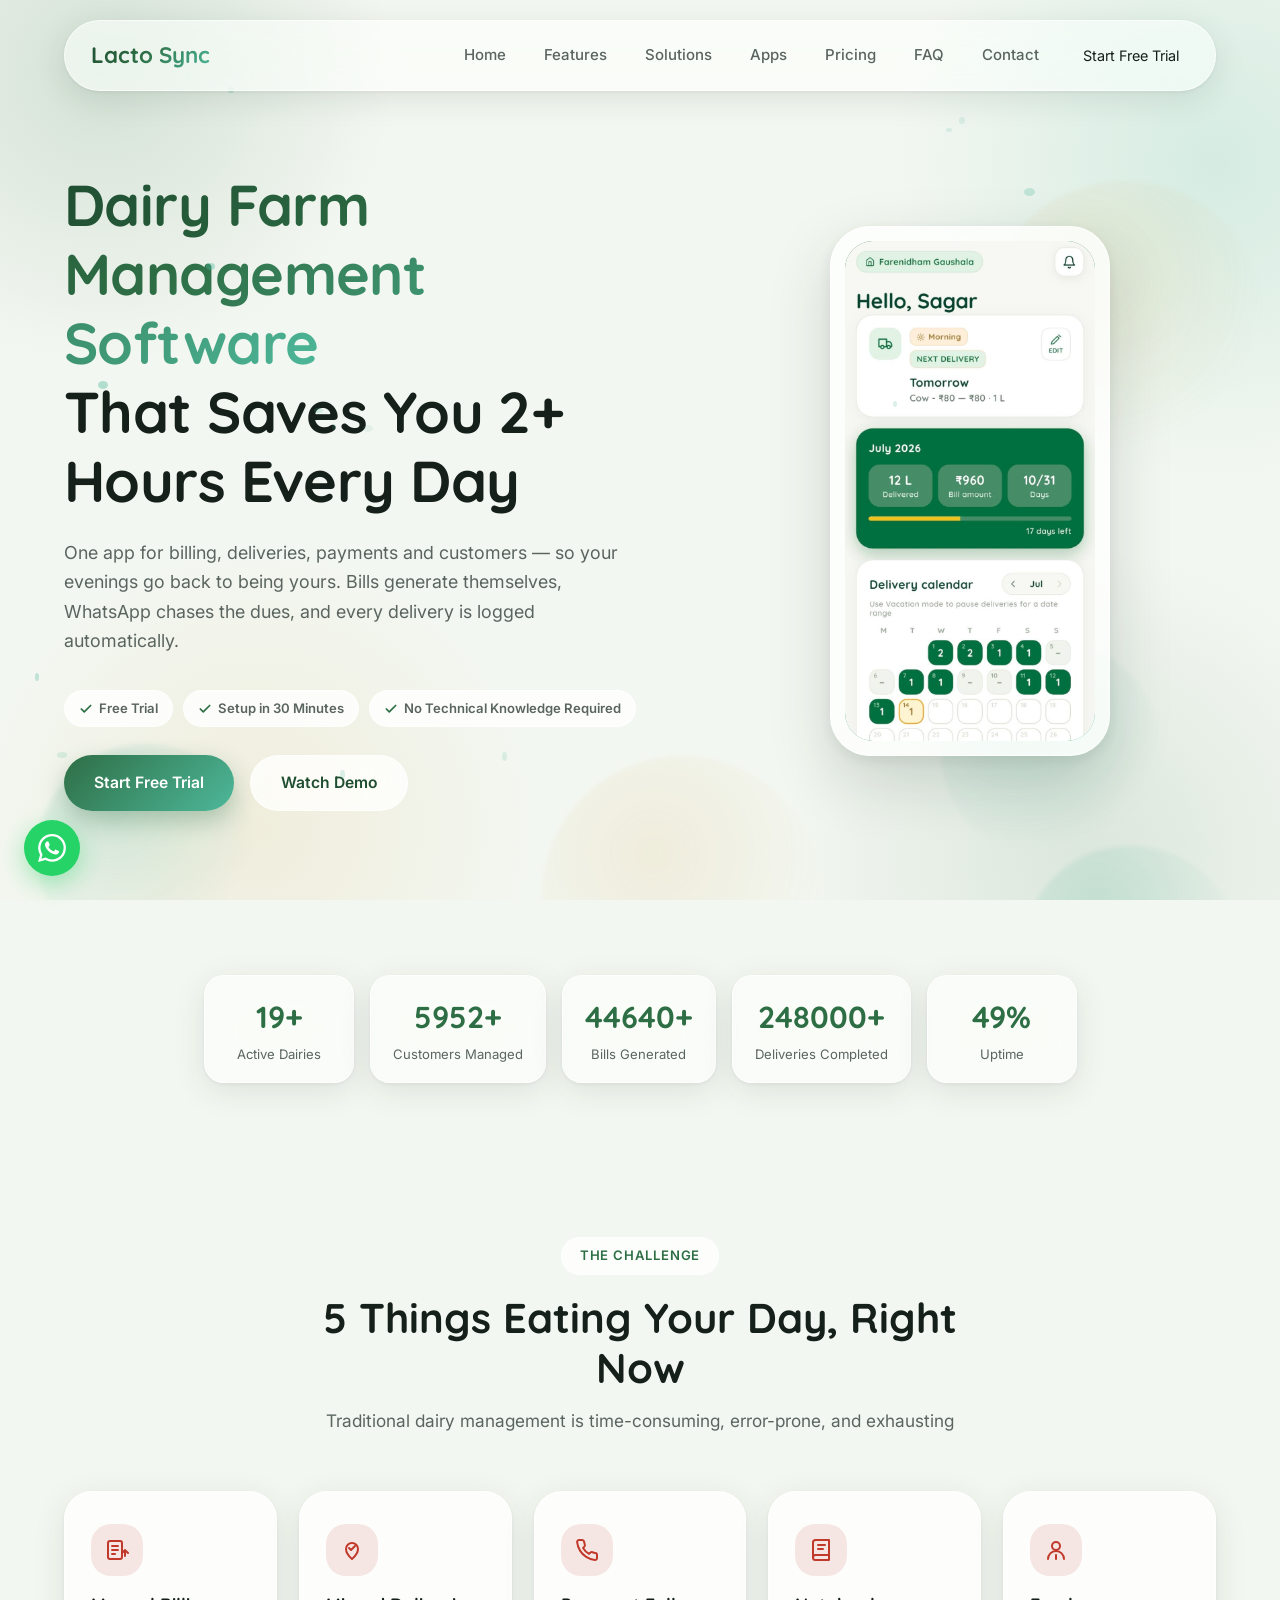
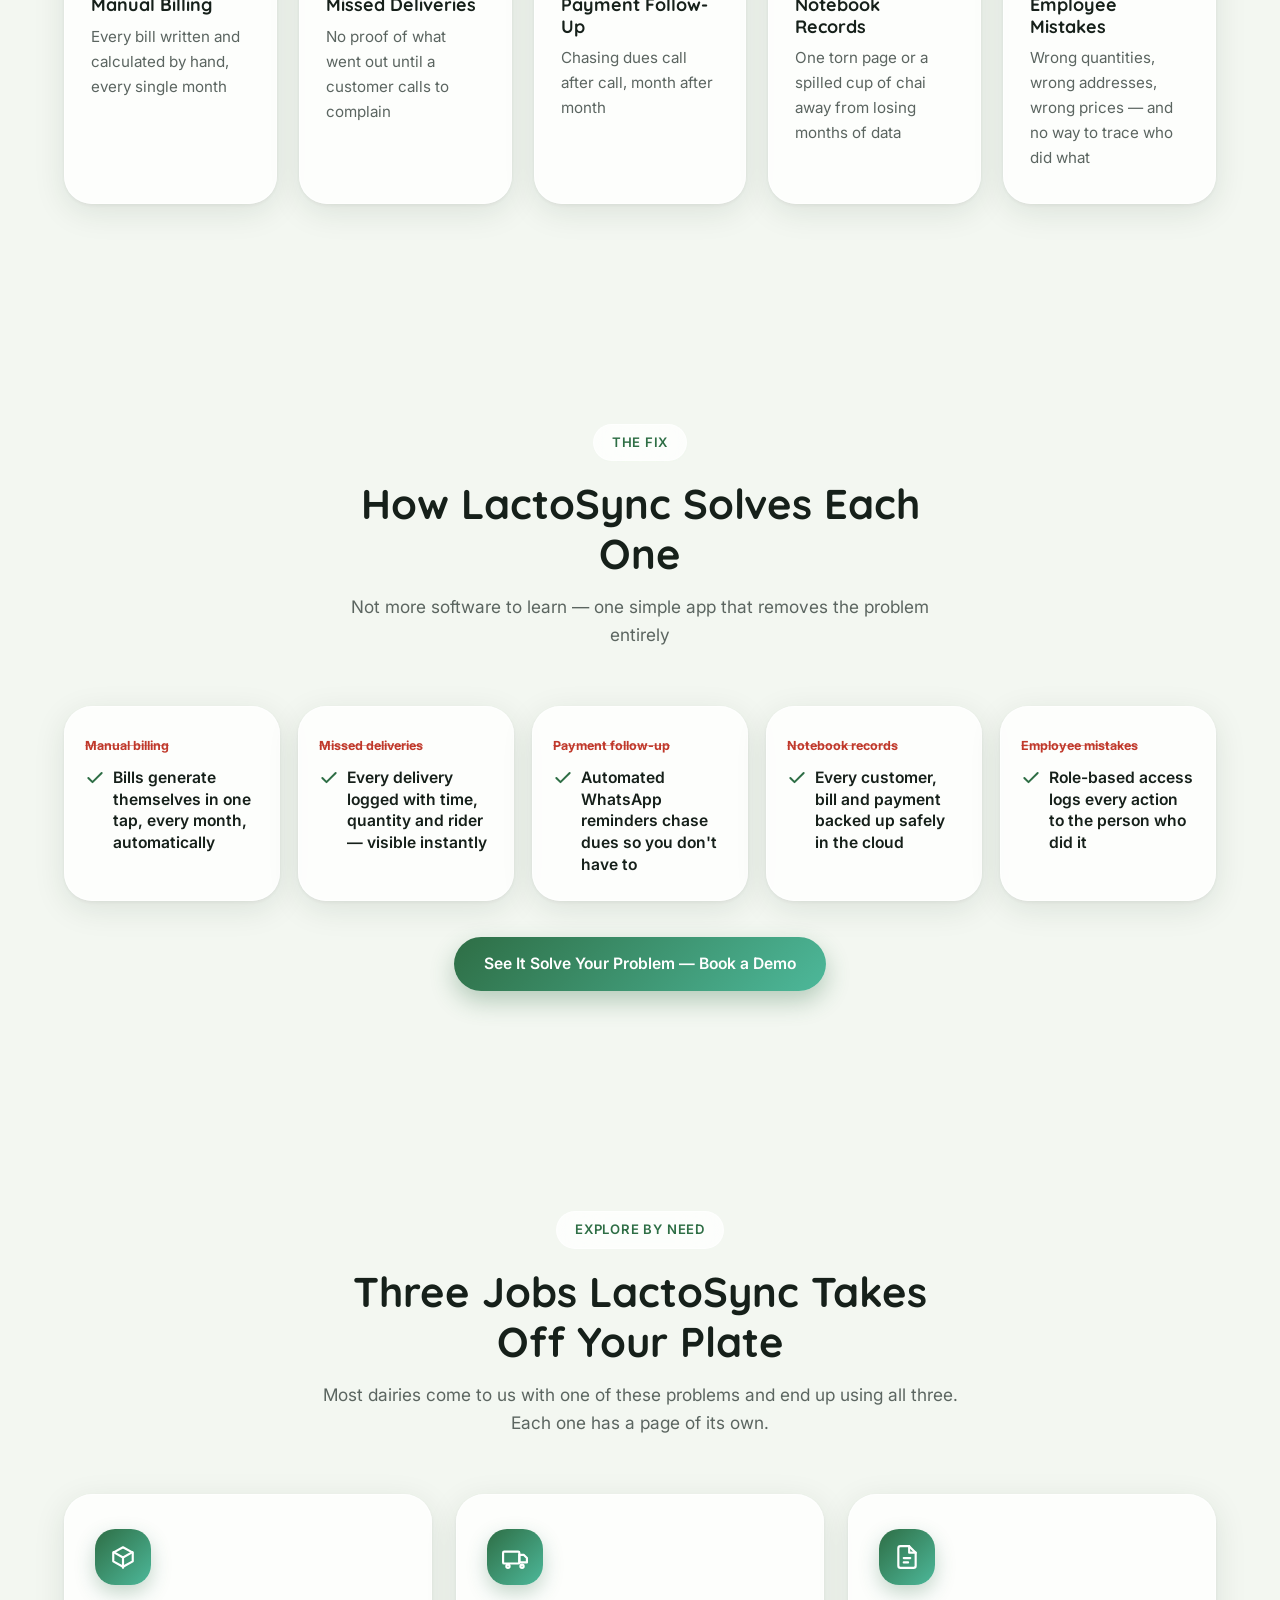
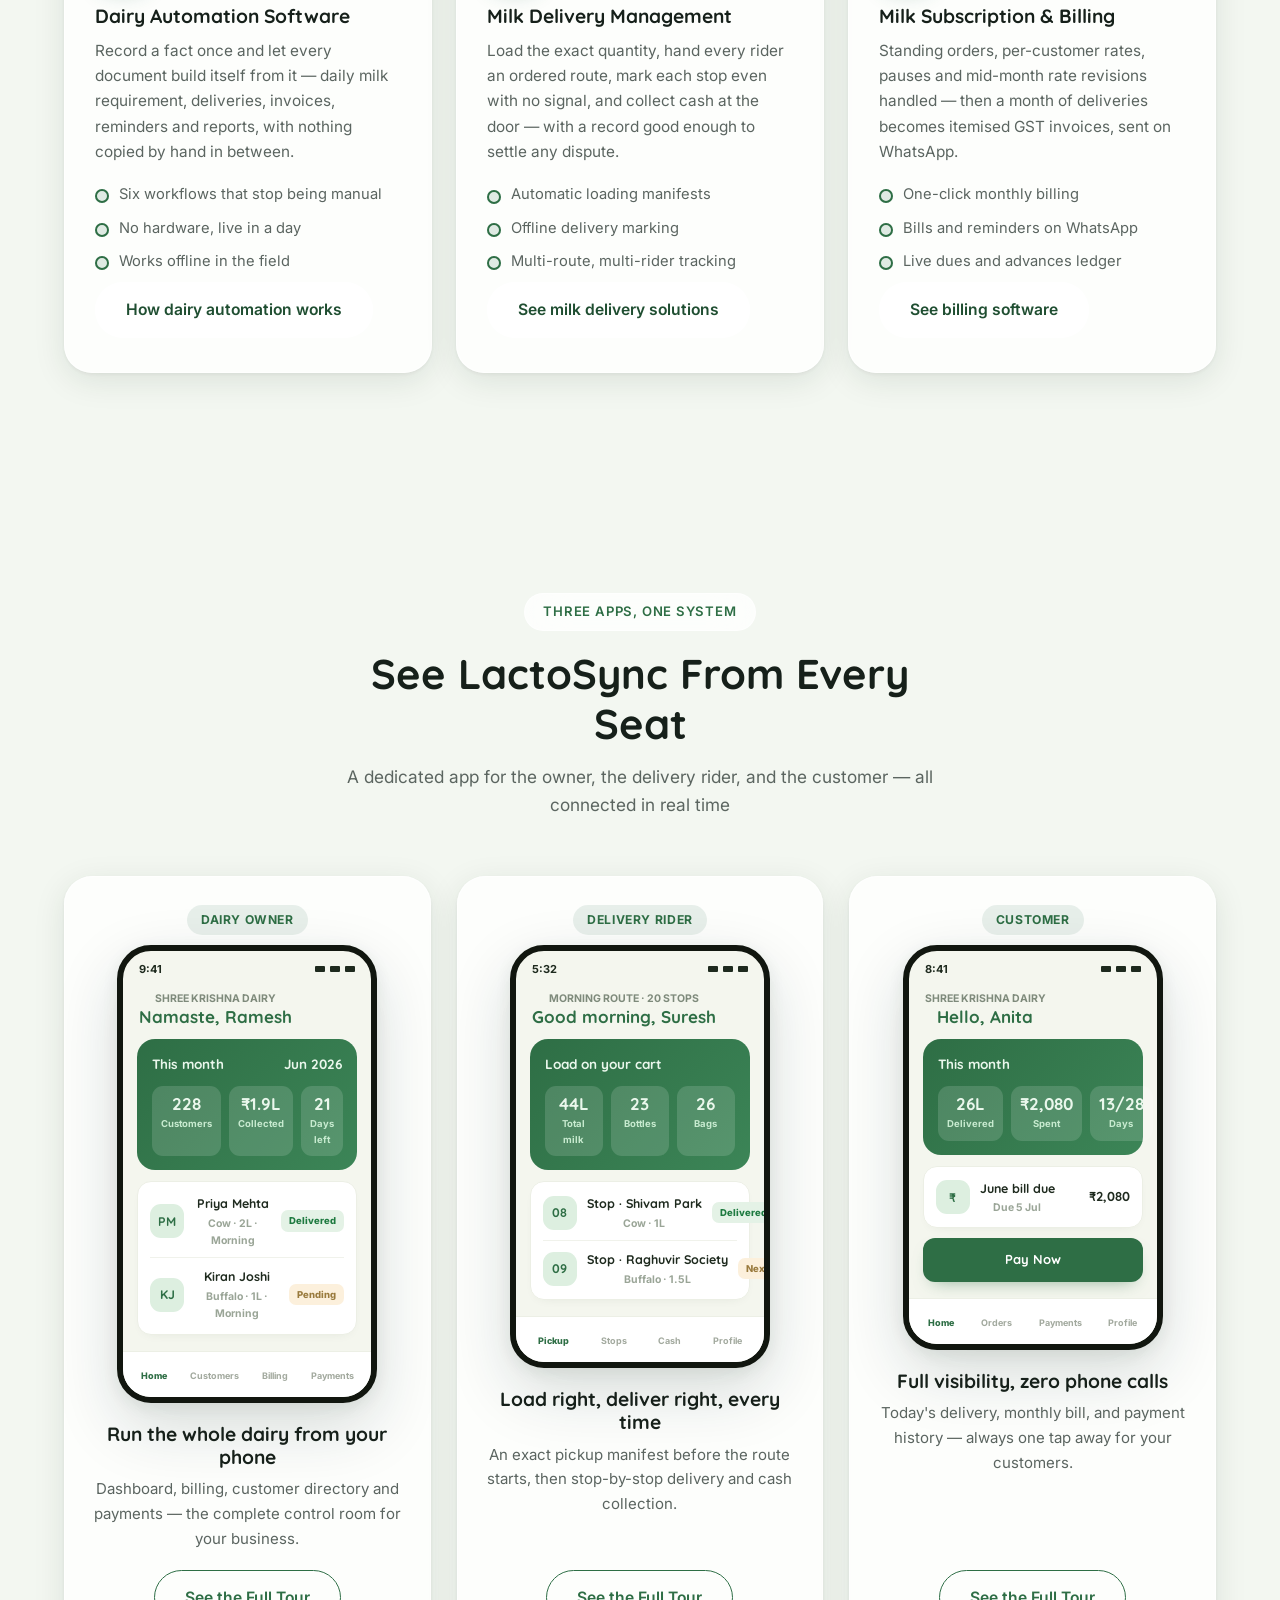
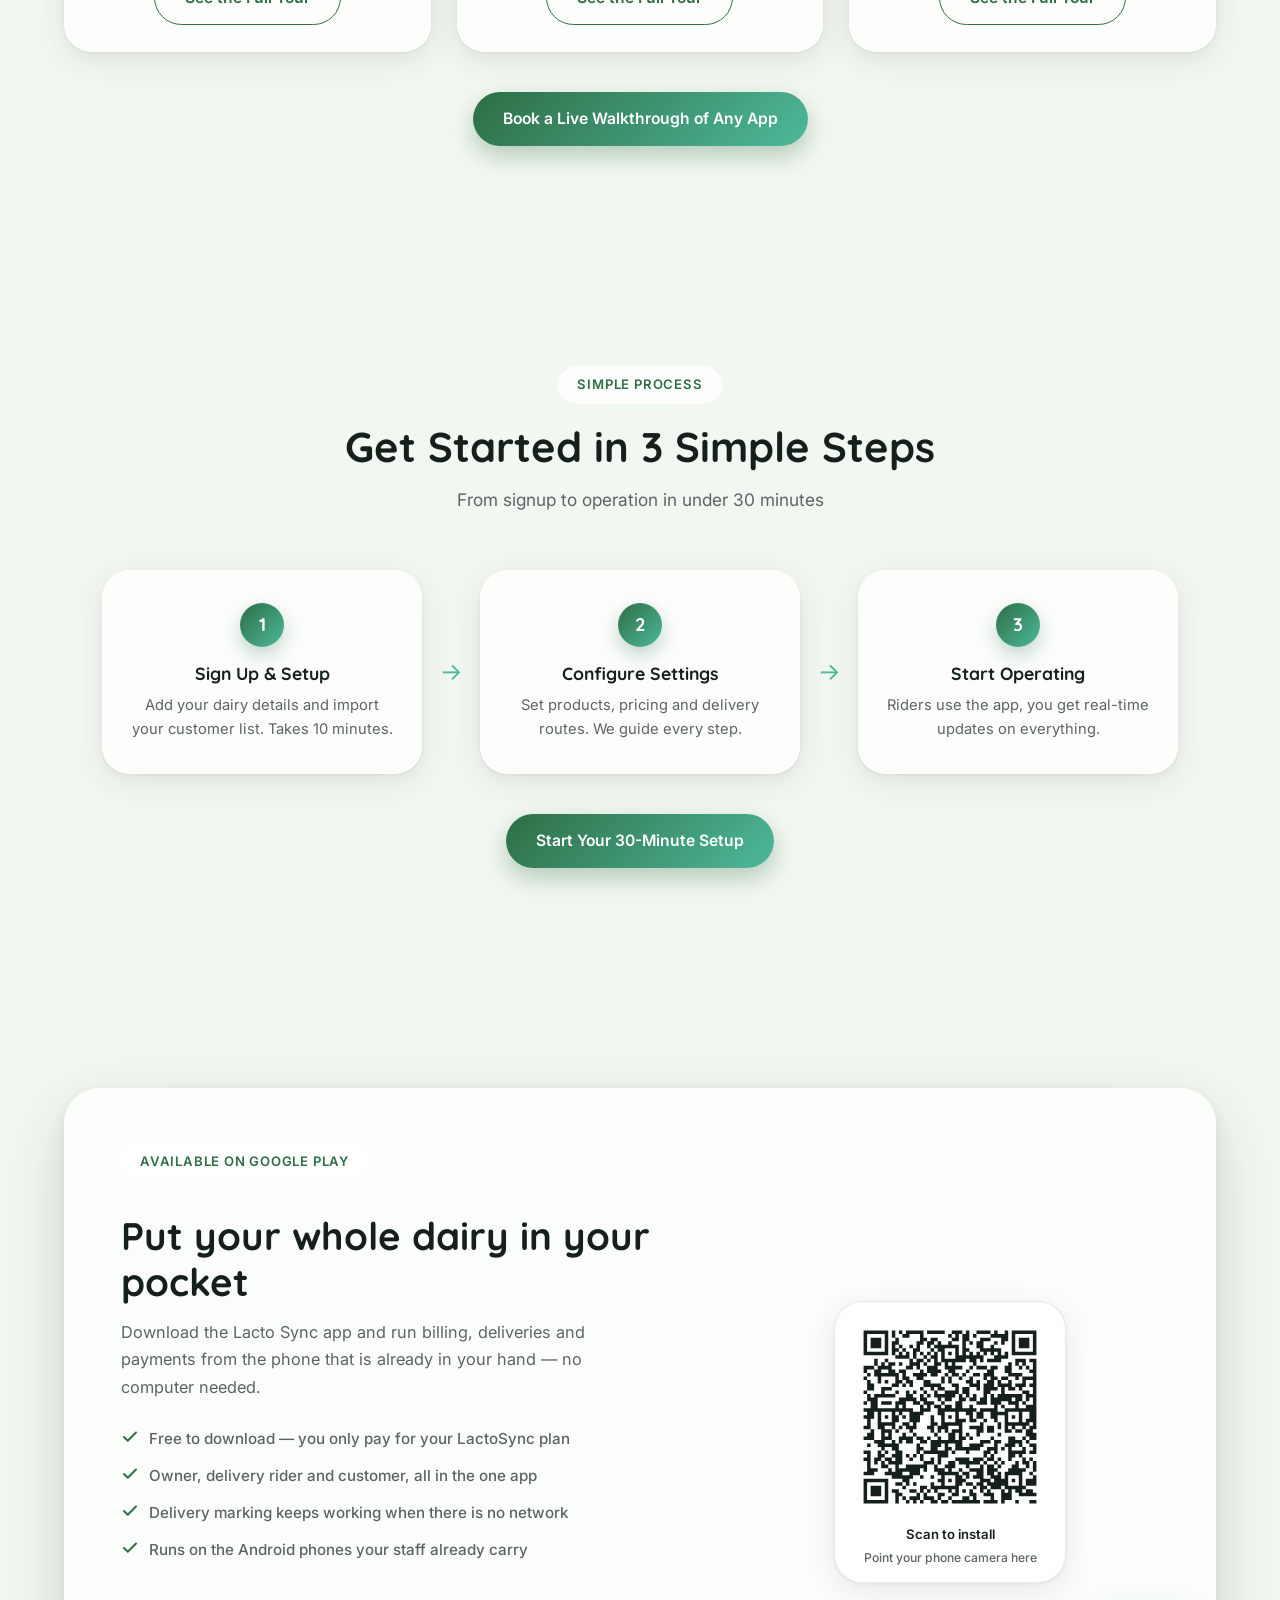
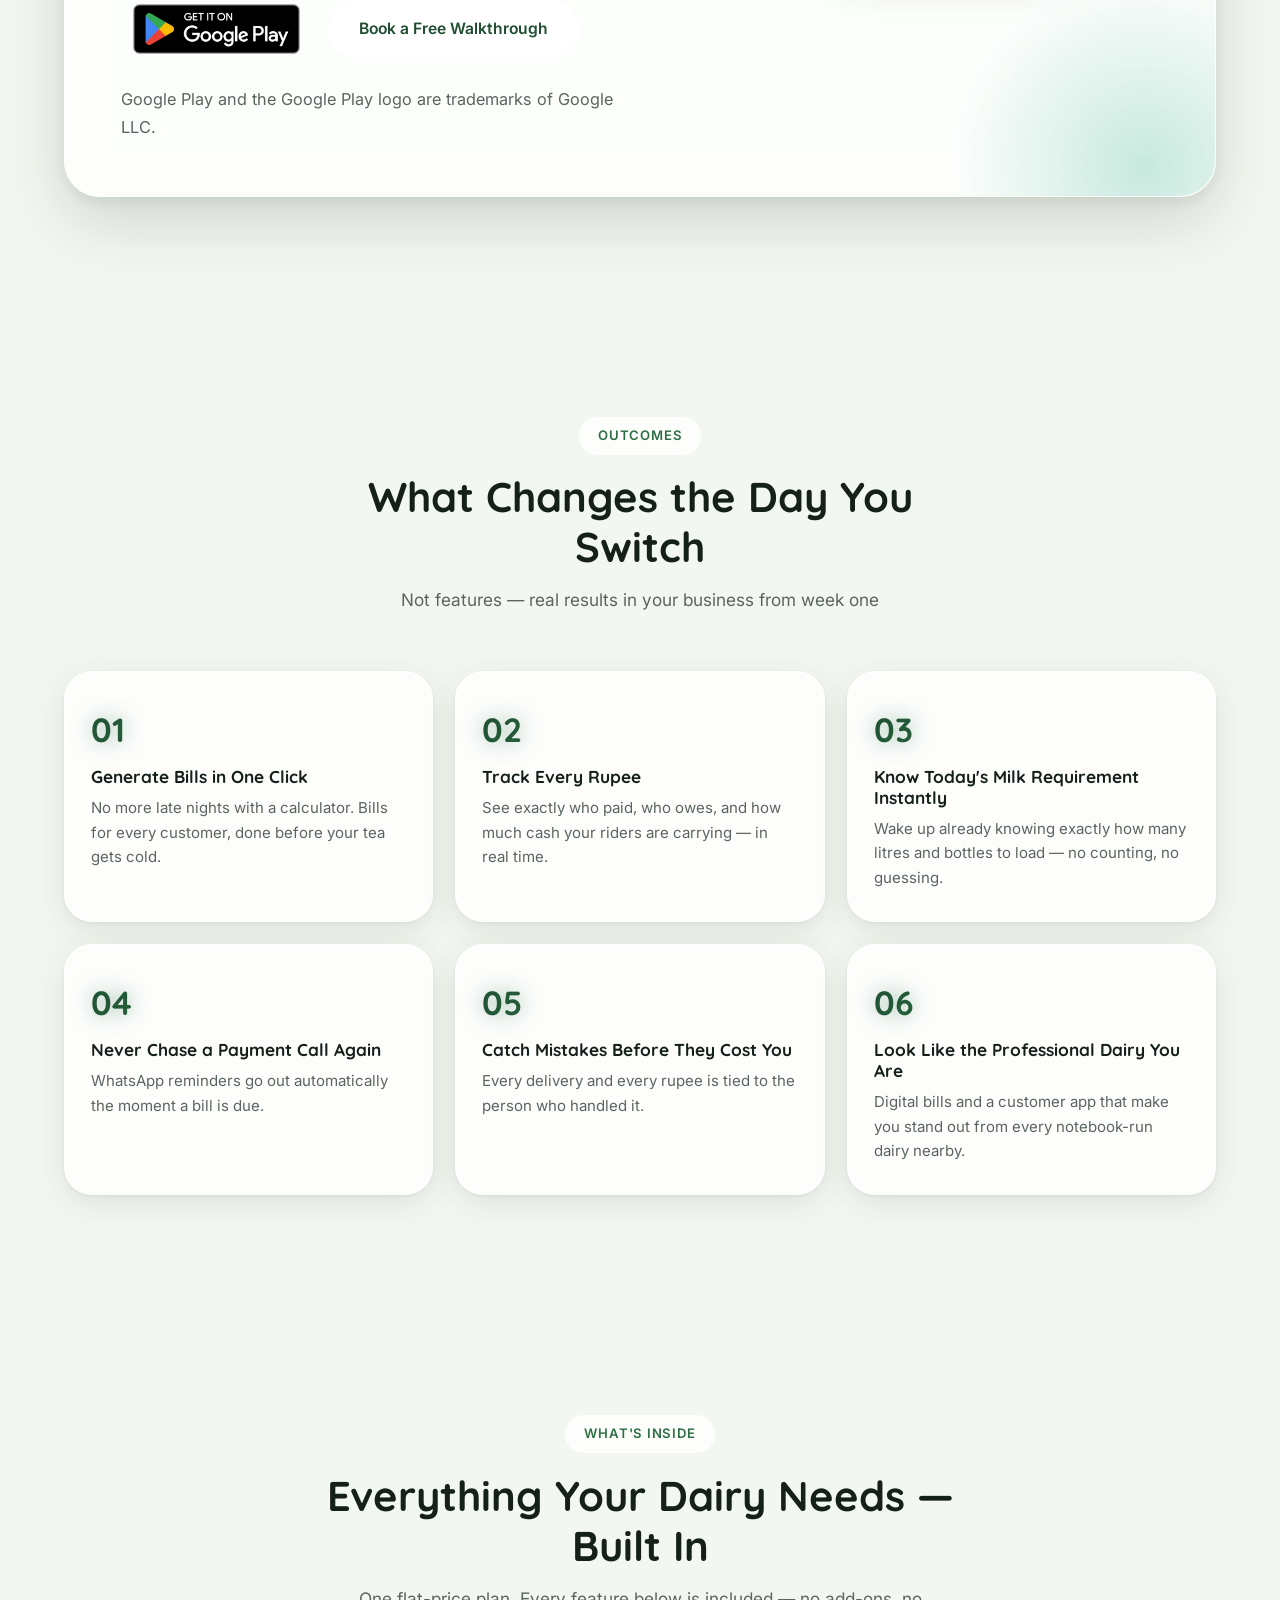
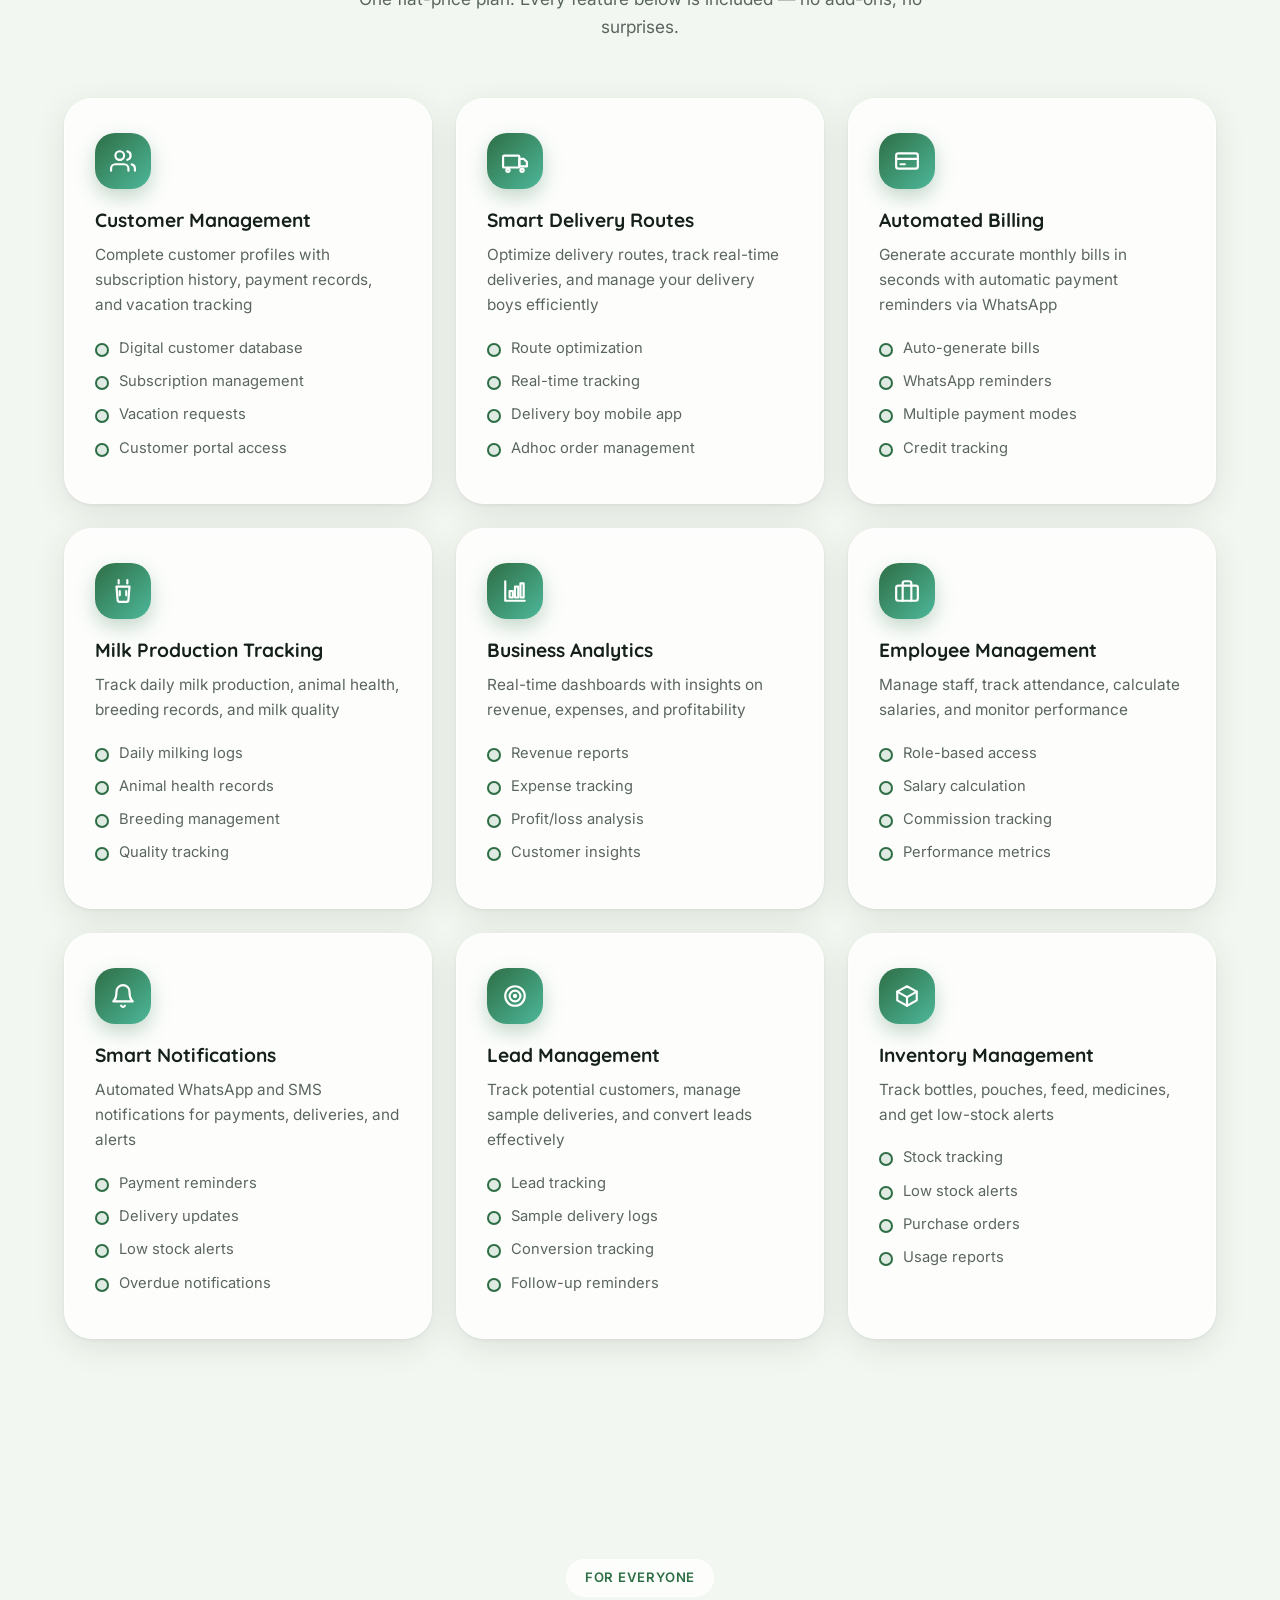
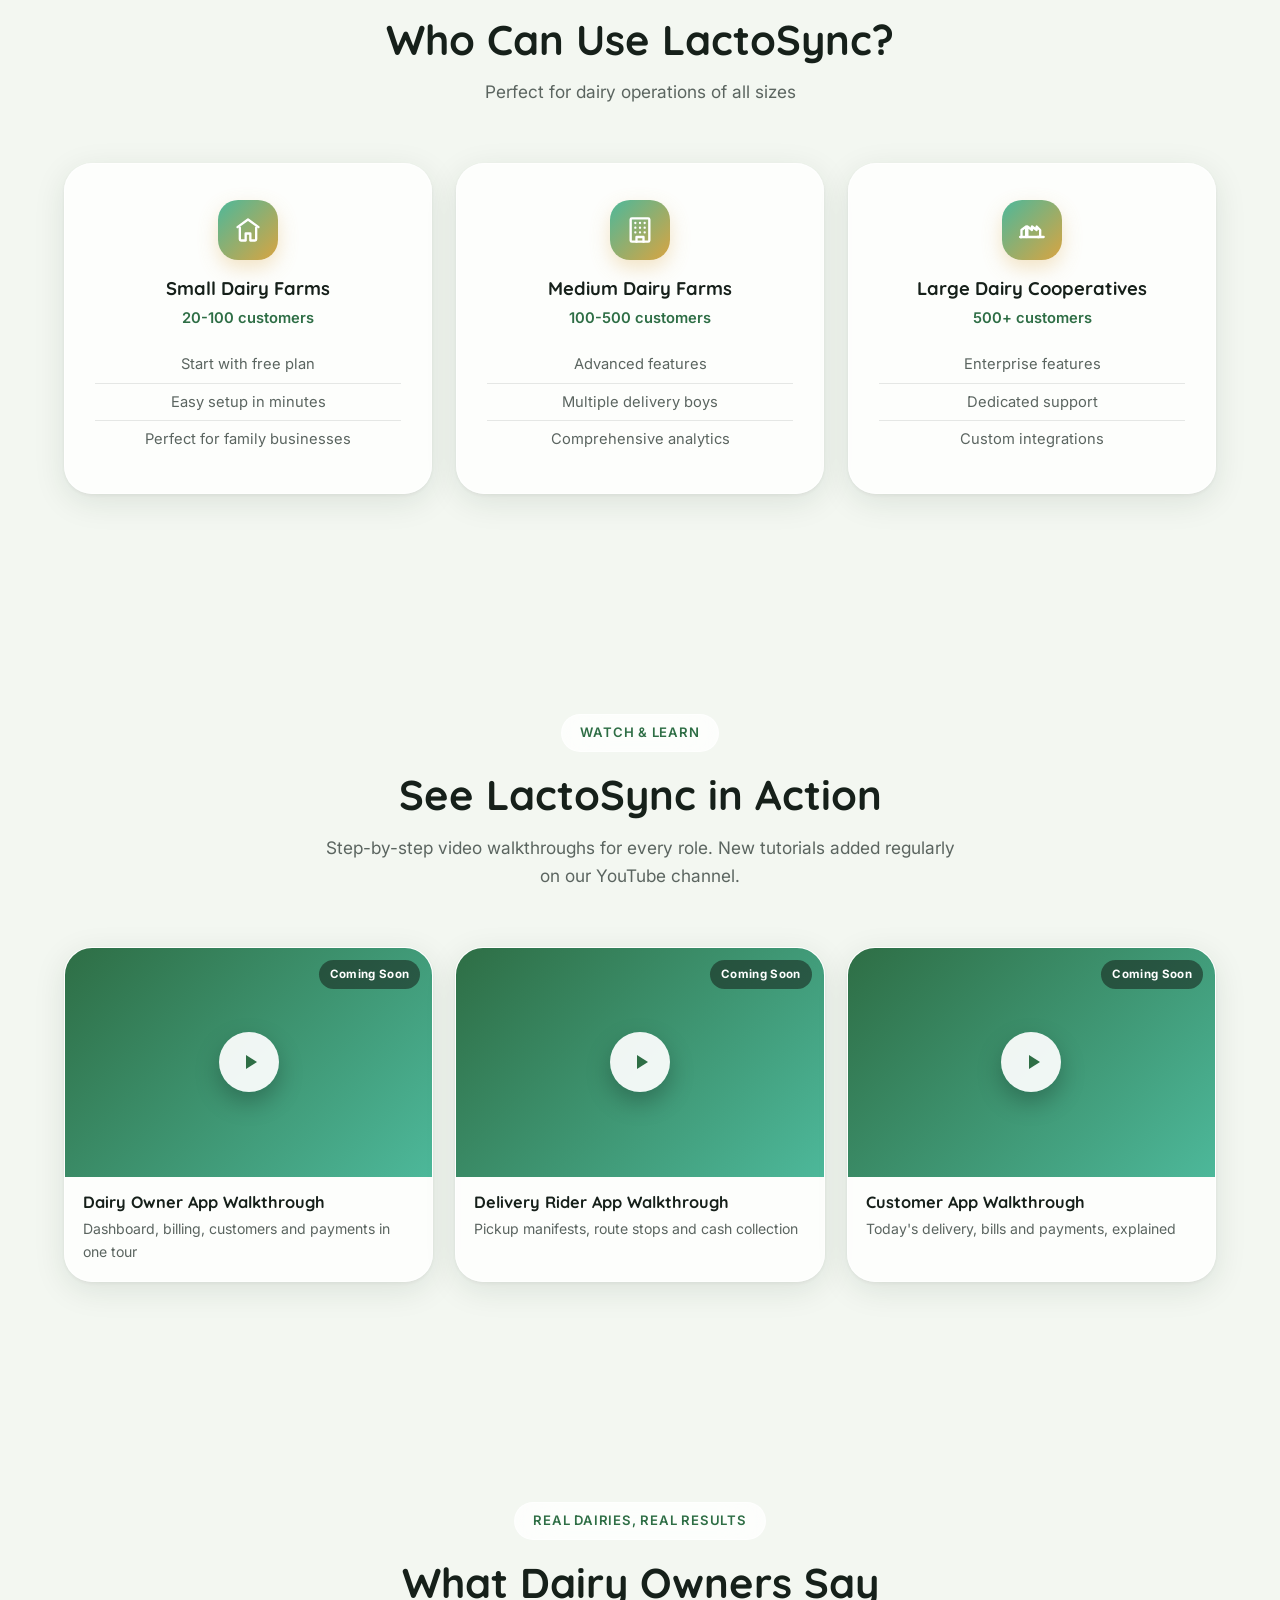
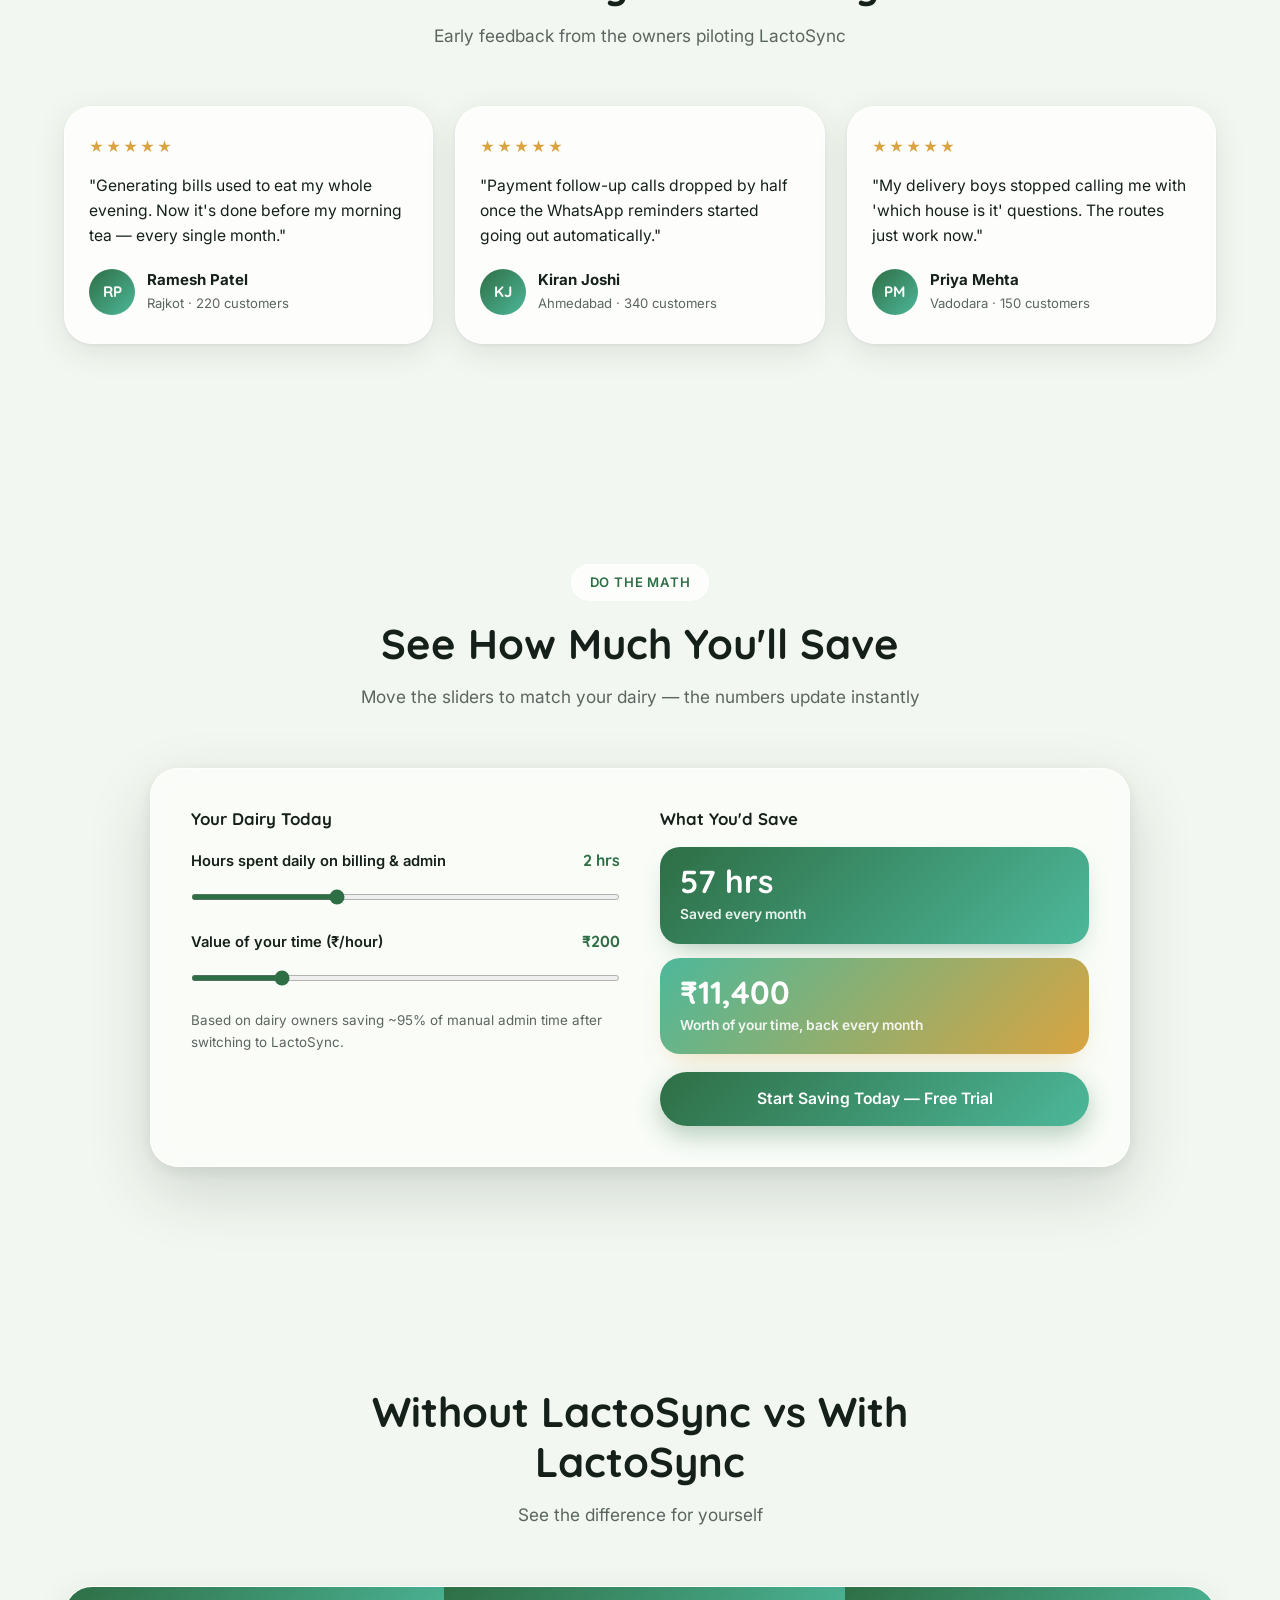
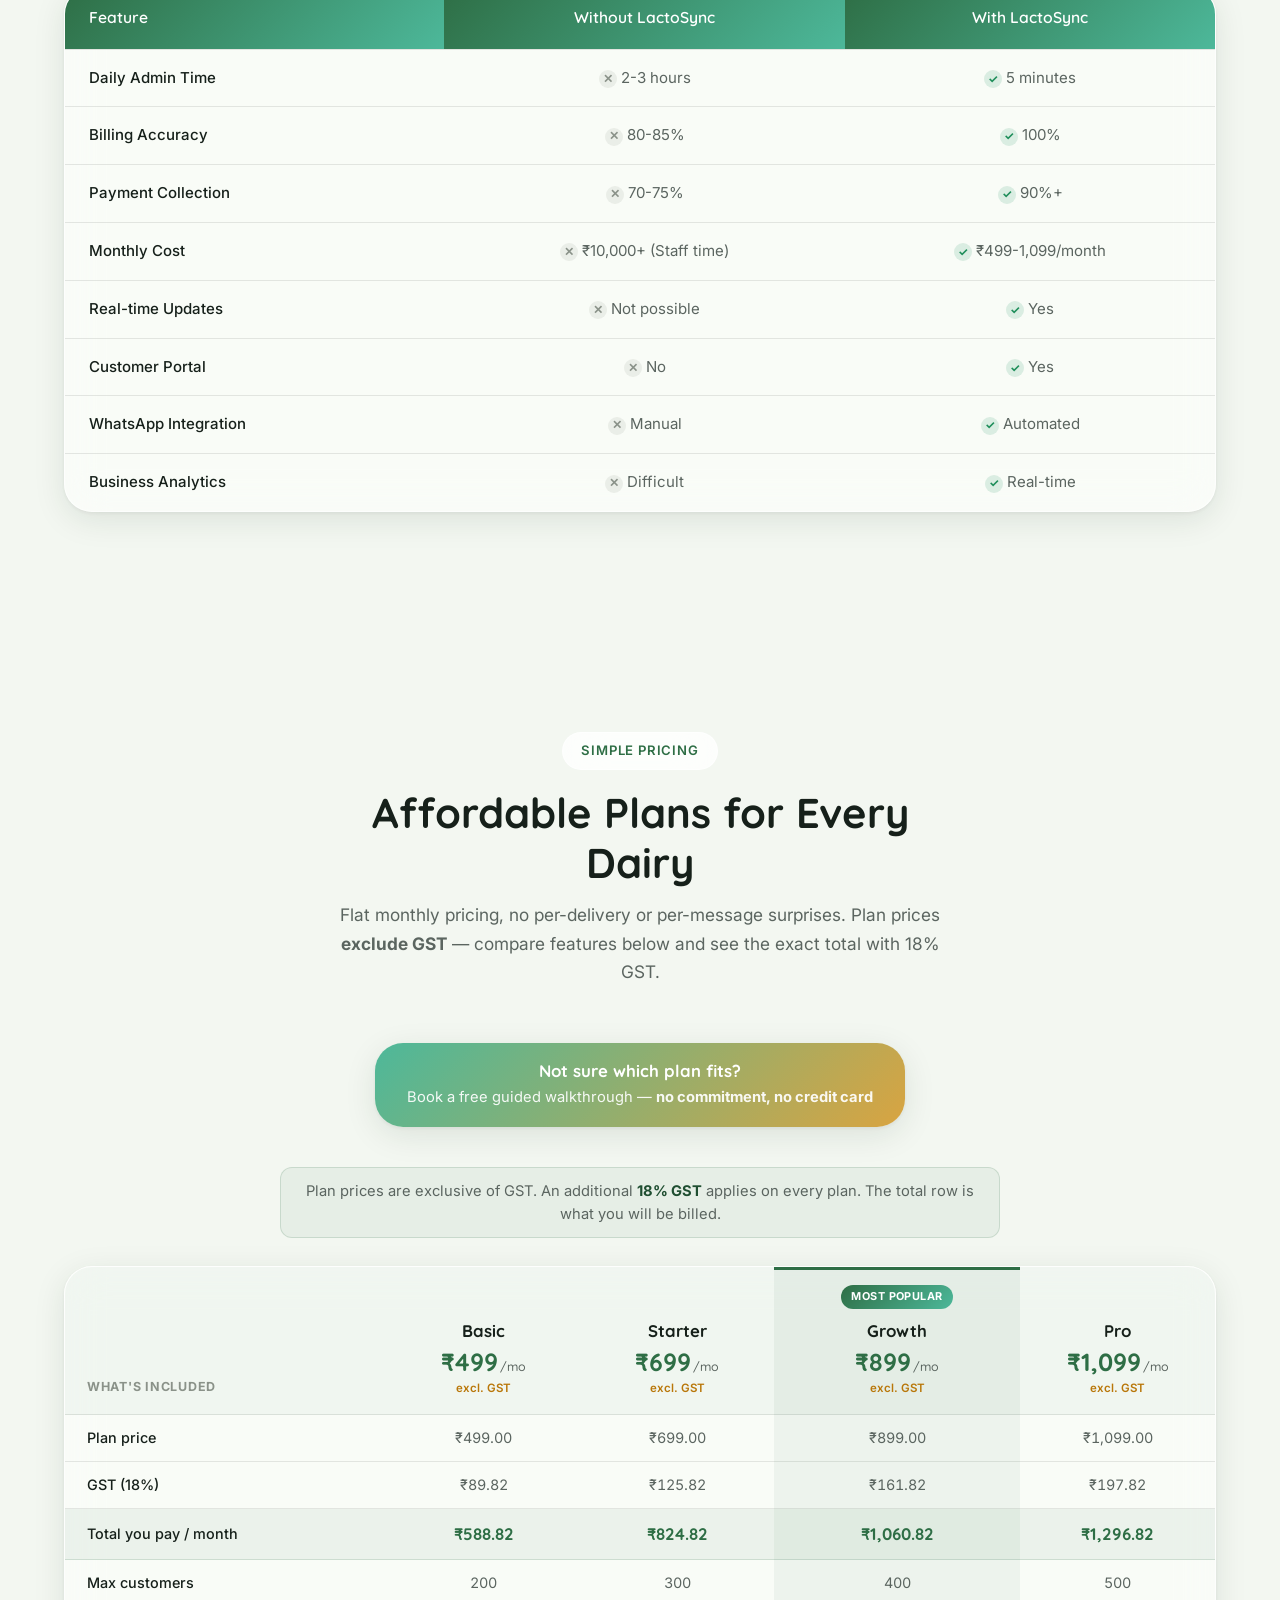
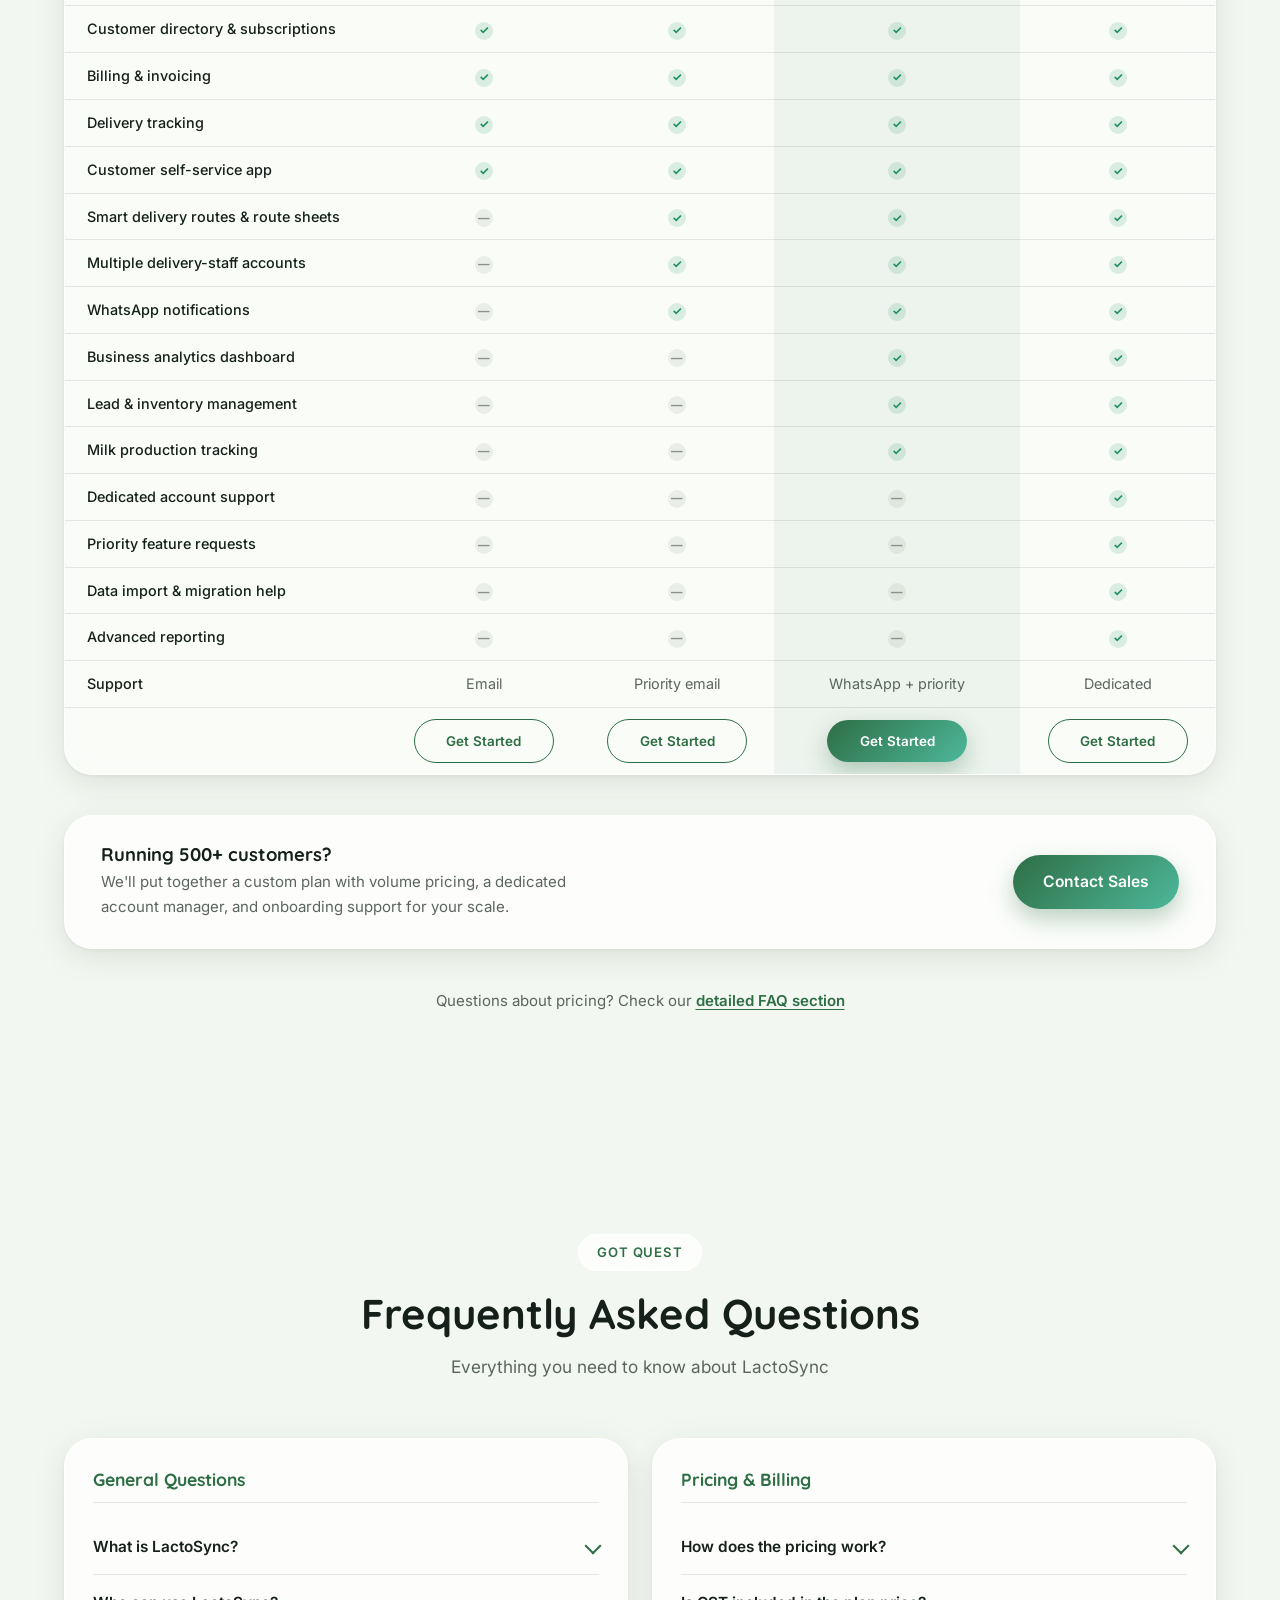
==== commit 15716094: "Match the URLs the site actually serves; drop the inert .htaccess lactosync.com is served by Cloudfl" ====
--- a/index.html
+++ b/index.html
@@ -482,7 +482,7 @@
             <div class="features-grid">
                 <div class="feature-card">
                     <div class="feature-icon"><svg viewBox="0 0 24 24" fill="none" stroke="currentColor" stroke-width="2" stroke-linecap="round" stroke-linejoin="round"><path d="M21 16V8l-9-5-9 5v8l9 5 9-5z"/><path d="M3.3 7.5L12 12.5l8.7-5"/><path d="M12 22V12.5"/></svg></div>
-                    <h3><a href="dairy-automation-software.html">Dairy Automation Software</a></h3>
+                    <h3><a href="/dairy-automation-software">Dairy Automation Software</a></h3>
                     <p>Record a fact once and let every document build itself from it — daily milk
                         requirement, deliveries, invoices, reminders and reports, with nothing copied
                         by hand in between.</p>
@@ -491,12 +491,12 @@
                         <li>No hardware, live in a day</li>
                         <li>Works offline in the field</li>
                     </ul>
-                    <a href="dairy-automation-software.html" class="btn btn-secondary">How dairy automation works</a>
+                    <a href="/dairy-automation-software" class="btn btn-secondary">How dairy automation works</a>
                 </div>
 
                 <div class="feature-card">
                     <div class="feature-icon"><svg viewBox="0 0 24 24" fill="none" stroke="currentColor" stroke-width="2" stroke-linecap="round" stroke-linejoin="round"><rect x="1" y="7" width="15" height="11" rx="1"/><path d="M16 10h4l3 3v4h-7z"/><circle cx="5.5" cy="20.5" r="1.5"/><circle cx="18.5" cy="20.5" r="1.5"/></svg></div>
-                    <h3><a href="milk-delivery-management-software.html">Milk Delivery Management</a></h3>
+                    <h3><a href="/milk-delivery-management-software">Milk Delivery Management</a></h3>
                     <p>Load the exact quantity, hand every rider an ordered route, mark each stop even
                         with no signal, and collect cash at the door — with a record good enough to
                         settle any dispute.</p>
@@ -505,12 +505,12 @@
                         <li>Offline delivery marking</li>
                         <li>Multi-route, multi-rider tracking</li>
                     </ul>
-                    <a href="milk-delivery-management-software.html" class="btn btn-secondary">See milk delivery solutions</a>
+                    <a href="/milk-delivery-management-software" class="btn btn-secondary">See milk delivery solutions</a>
                 </div>
 
                 <div class="feature-card">
                     <div class="feature-icon"><svg viewBox="0 0 24 24" fill="none" stroke="currentColor" stroke-width="2" stroke-linecap="round" stroke-linejoin="round"><path d="M14 2H6a2 2 0 0 0-2 2v16a2 2 0 0 0 2 2h12a2 2 0 0 0 2-2V8z"/><path d="M14 2v6h6"/><path d="M9 13h6"/><path d="M9 17h4"/></svg></div>
-                    <h3><a href="milk-subscription-billing-software.html">Milk Subscription &amp; Billing</a></h3>
+                    <h3><a href="/milk-subscription-billing-software">Milk Subscription &amp; Billing</a></h3>
                     <p>Standing orders, per-customer rates, pauses and mid-month rate revisions handled
                         — then a month of deliveries becomes itemised GST invoices, sent on WhatsApp.</p>
                     <ul class="feature-list">
@@ -518,7 +518,7 @@
                         <li>Bills and reminders on WhatsApp</li>
                         <li>Live dues and advances ledger</li>
                     </ul>
-                    <a href="milk-subscription-billing-software.html" class="btn btn-secondary">See billing software</a>
+                    <a href="/milk-subscription-billing-software" class="btn btn-secondary">See billing software</a>
                 </div>
             </div>
         </div>
@@ -574,7 +574,7 @@
                     </div>
                     <h3>Run the whole dairy from your phone</h3>
                     <p>Dashboard, billing, customer directory and payments — the complete control room for your business.</p>
-                    <a href="dairy-owner-app.html" class="btn btn-outline">See the Full Tour</a>
+                    <a href="/dairy-owner-app" class="btn btn-outline">See the Full Tour</a>
                 </div>
 
                 <div class="app-preview-card">
@@ -618,7 +618,7 @@
                     </div>
                     <h3>Load right, deliver right, every time</h3>
                     <p>An exact pickup manifest before the route starts, then stop-by-stop delivery and cash collection.</p>
-                    <a href="delivery-app.html" class="btn btn-outline">See the Full Tour</a>
+                    <a href="/delivery-app" class="btn btn-outline">See the Full Tour</a>
                 </div>
 
                 <div class="app-preview-card">
@@ -658,7 +658,7 @@
                     </div>
                     <h3>Full visibility, zero phone calls</h3>
                     <p>Today's delivery, monthly bill, and payment history — always one tap away for your customers.</p>
-                    <a href="customer-app.html" class="btn btn-outline">See the Full Tour</a>
+                    <a href="/customer-app" class="btn btn-outline">See the Full Tour</a>
                 </div>
             </div>
             <div style="text-align:center; margin-top:40px;">
@@ -1690,18 +1690,18 @@
                 <div class="footer-section">
                     <h4>Solutions</h4>
                     <ul>
-                        <li><a href="dairy-automation-software.html">Dairy Automation Software</a></li>
-                        <li><a href="milk-delivery-management-software.html">Milk Delivery Management</a></li>
-                        <li><a href="milk-subscription-billing-software.html">Subscription &amp; Billing</a></li>
+                        <li><a href="/dairy-automation-software">Dairy Automation Software</a></li>
+                        <li><a href="/milk-delivery-management-software">Milk Delivery Management</a></li>
+                        <li><a href="/milk-subscription-billing-software">Subscription &amp; Billing</a></li>
                     </ul>
                 </div>
                 <div class="footer-section">
                     <h4>Product</h4>
                     <ul>
                         <li><a href="#features">Features</a></li>
-                        <li><a href="dairy-owner-app.html">Dairy Owner App</a></li>
-                        <li><a href="delivery-app.html">Delivery App</a></li>
-                        <li><a href="customer-app.html">Customer App</a></li>
+                        <li><a href="/dairy-owner-app">Dairy Owner App</a></li>
+                        <li><a href="/delivery-app">Delivery App</a></li>
+                        <li><a href="/customer-app">Customer App</a></li>
                         <li><a href="https://play.google.com/store/apps/details?id=com.aksharatech.lactosync" target="_blank" rel="noopener">Download on Google Play</a></li>
                         <li><a href="#pricing">Pricing</a></li>
                     </ul>
@@ -1726,10 +1726,10 @@
                 <div class="footer-section">
                     <h4>Legal</h4>
                     <ul>
-                        <li><a href="privacy.html">Privacy Policy</a></li>
-                        <li><a href="terms.html">Terms of Service</a></li>
-                        <li><a href="refund-policy.html">Refund Policy</a></li>
-                        <li><a href="privacy.html#data-security">Data Security</a></li>
+                        <li><a href="/privacy">Privacy Policy</a></li>
+                        <li><a href="/terms">Terms of Service</a></li>
+                        <li><a href="/refund-policy">Refund Policy</a></li>
+                        <li><a href="/privacy#data-security">Data Security</a></li>
                     </ul>
                 </div>
             </div>
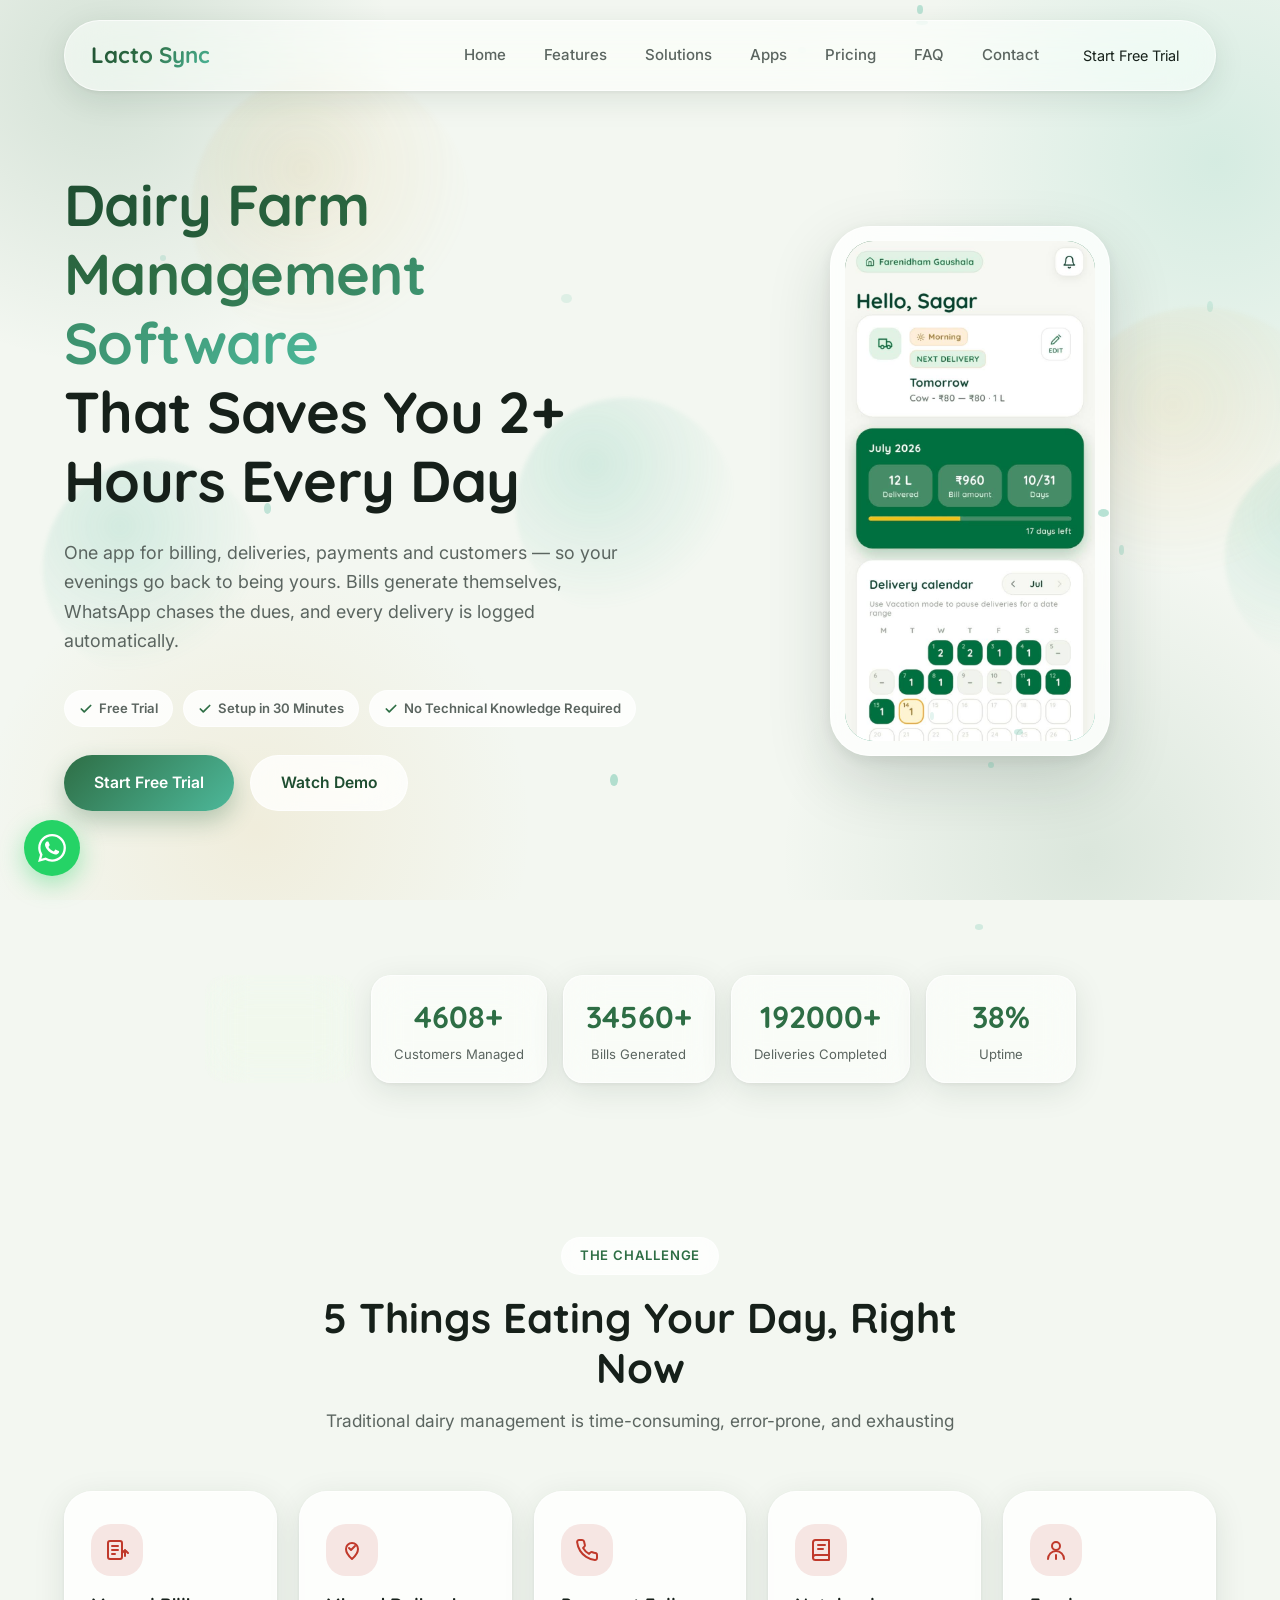
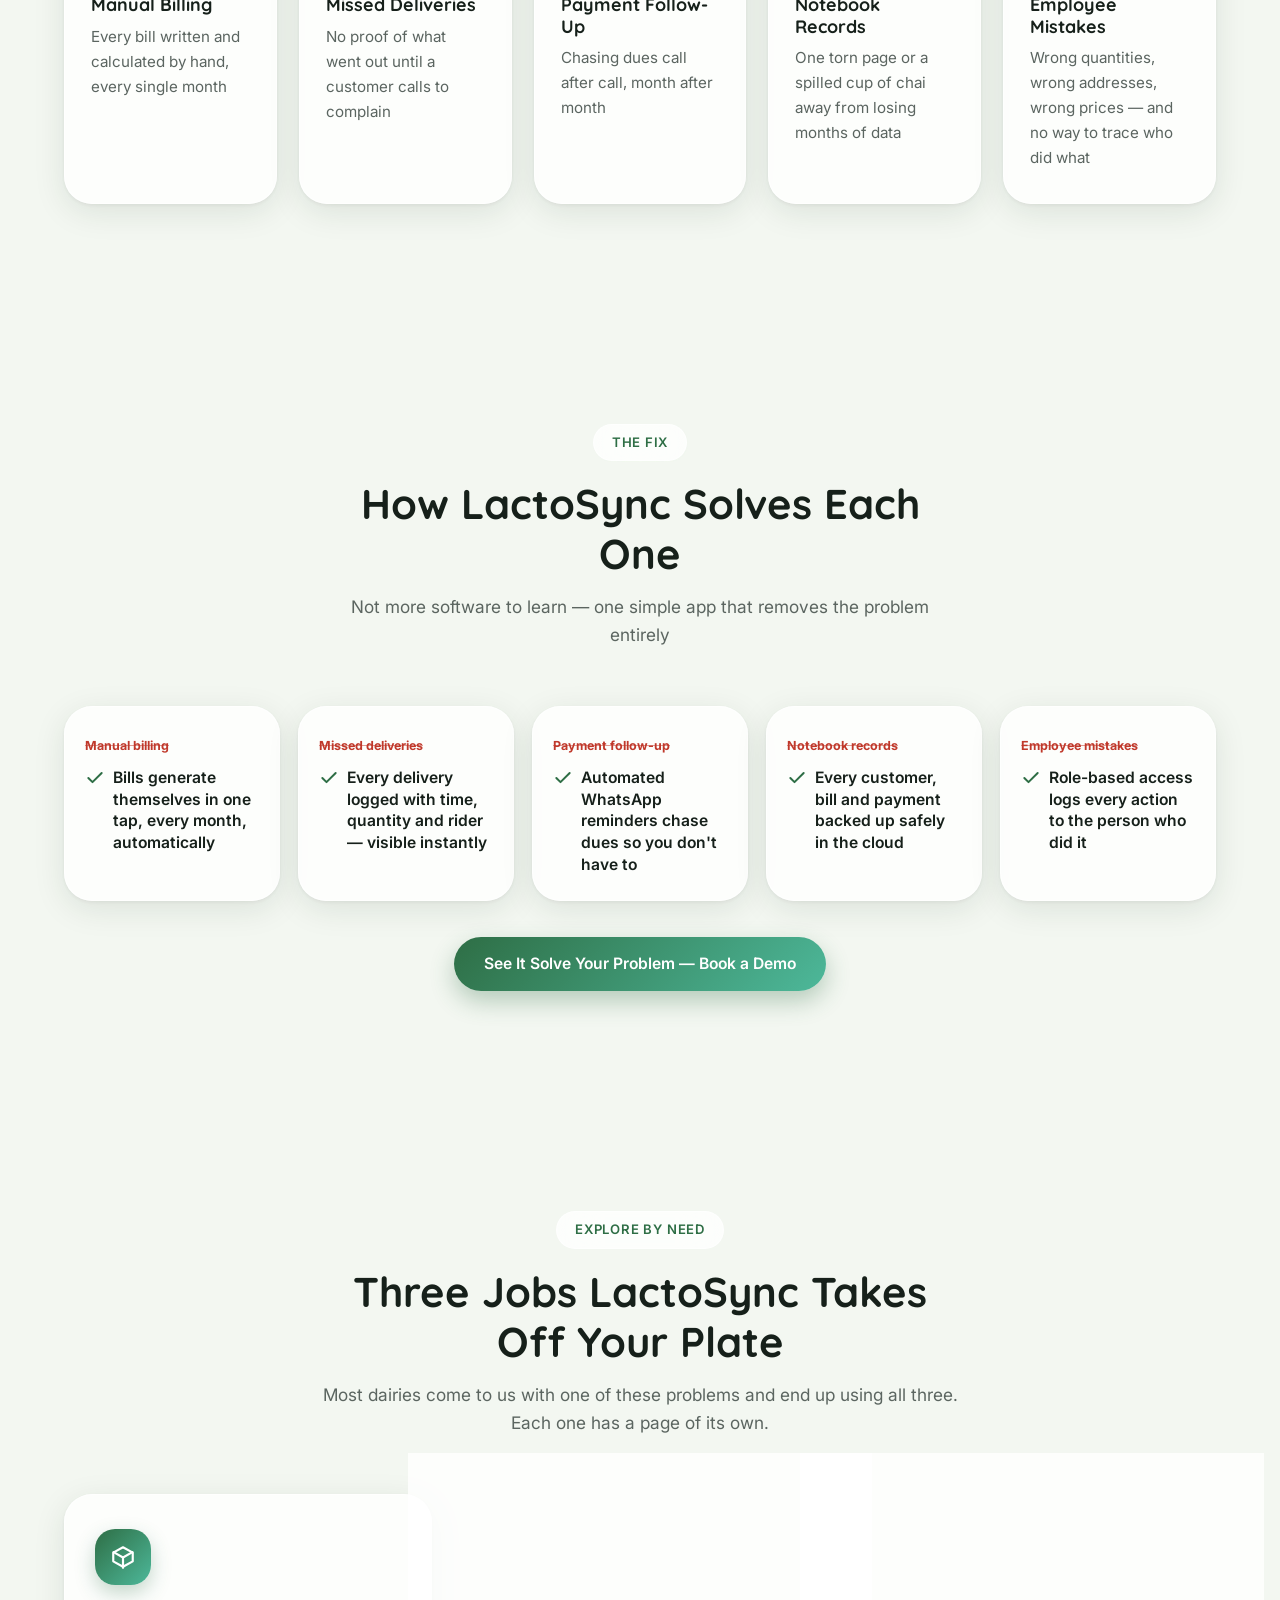
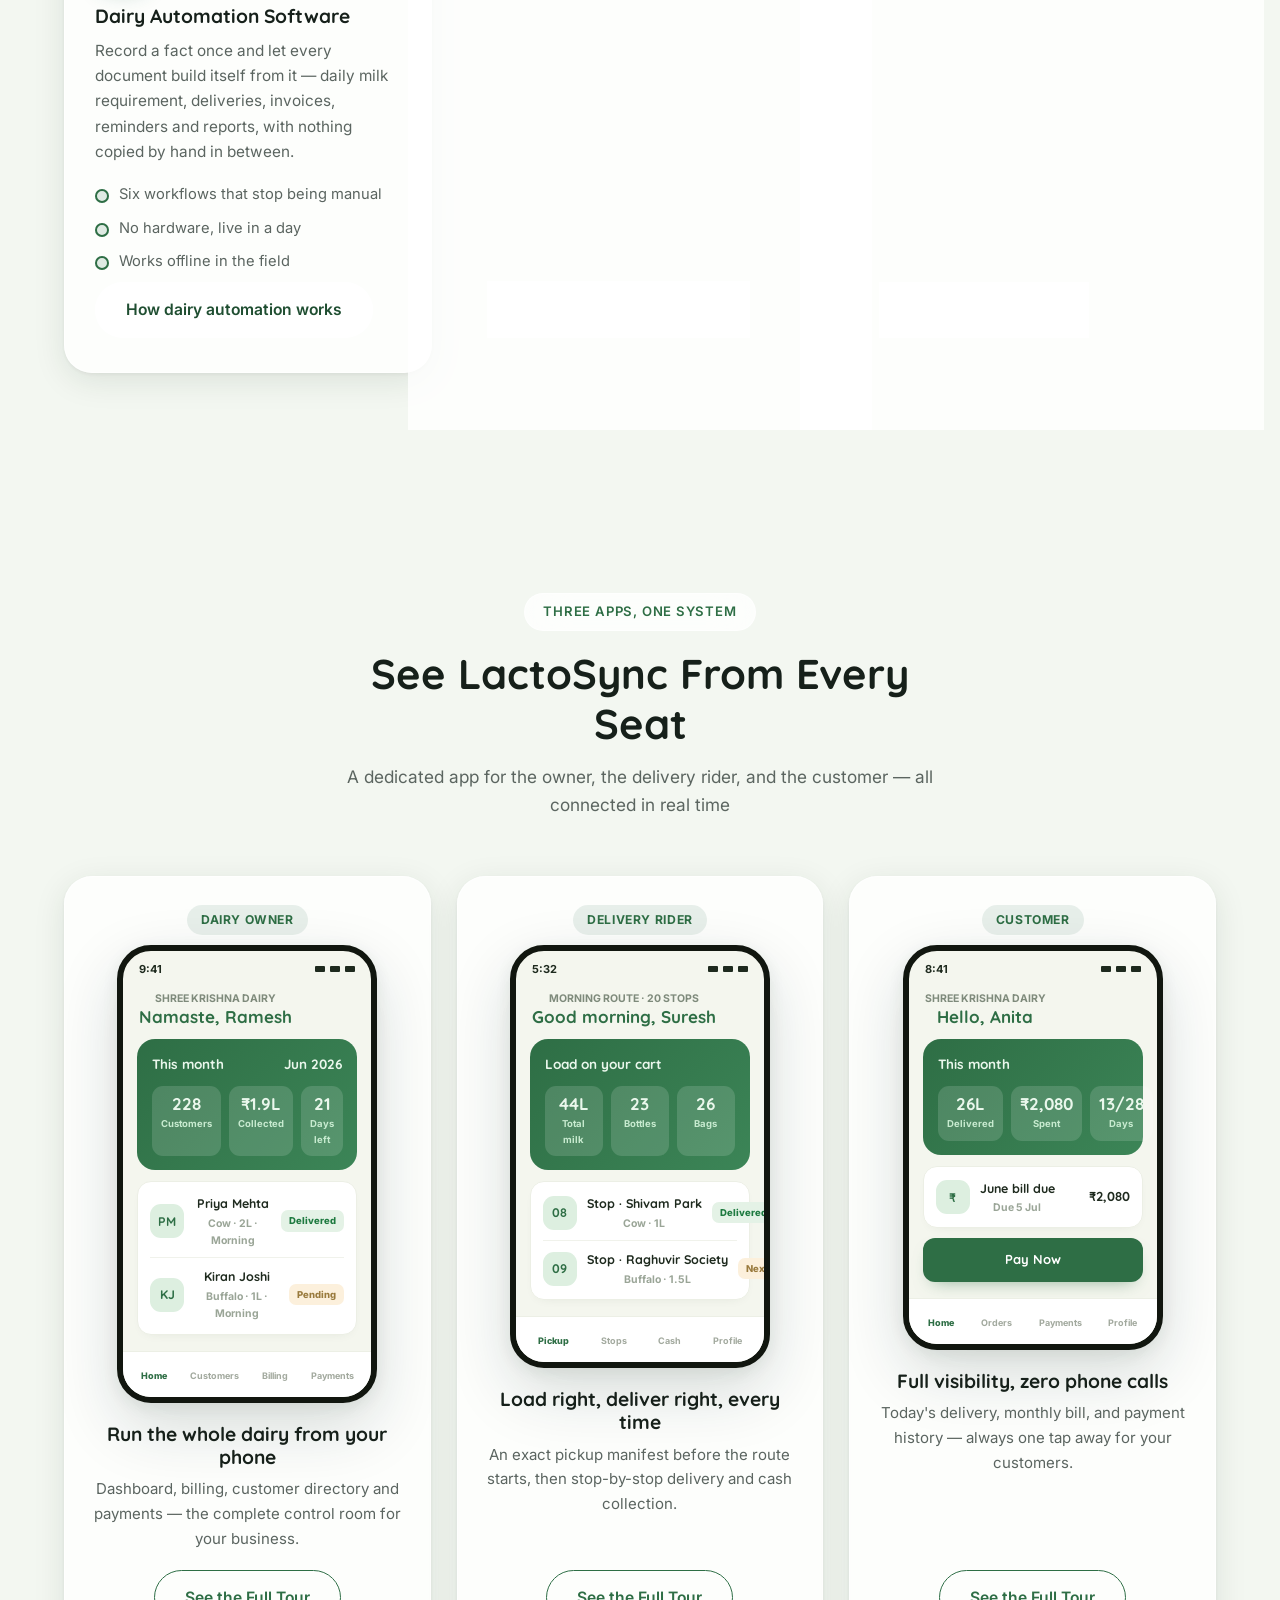
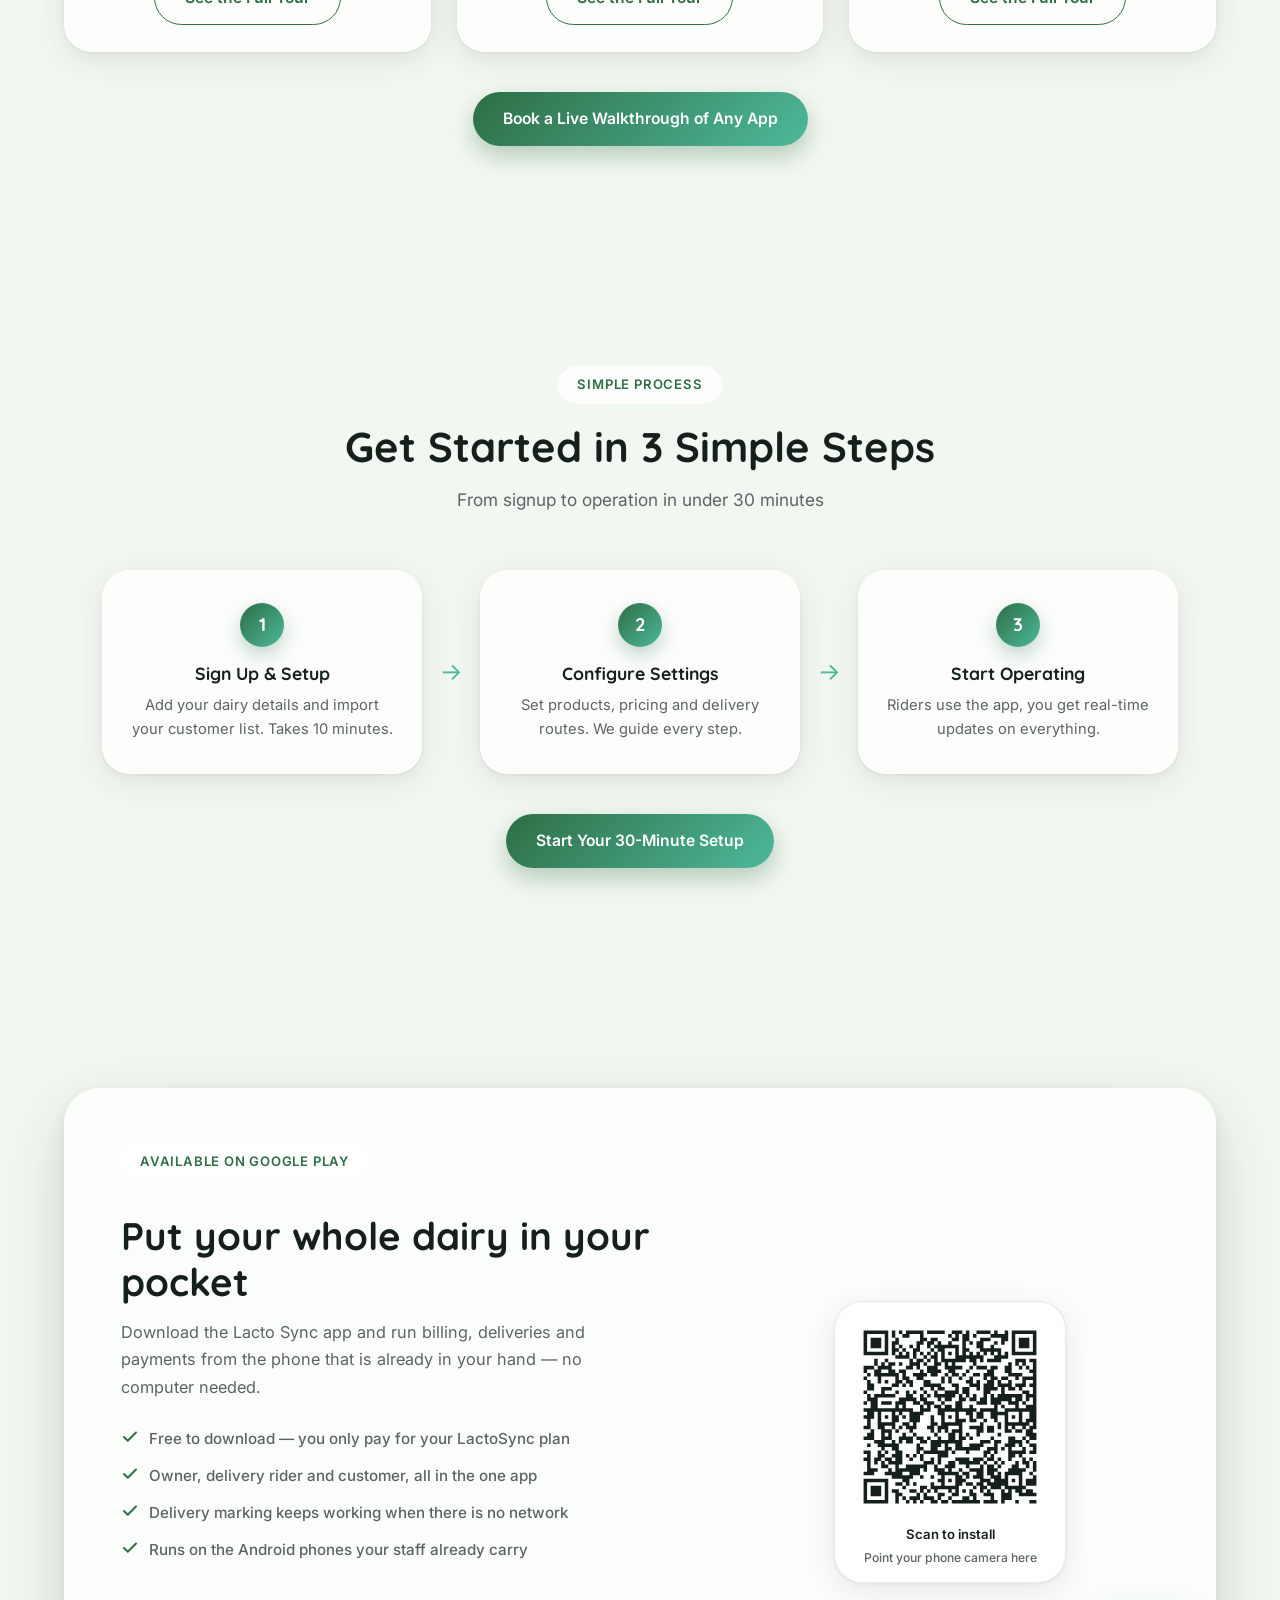
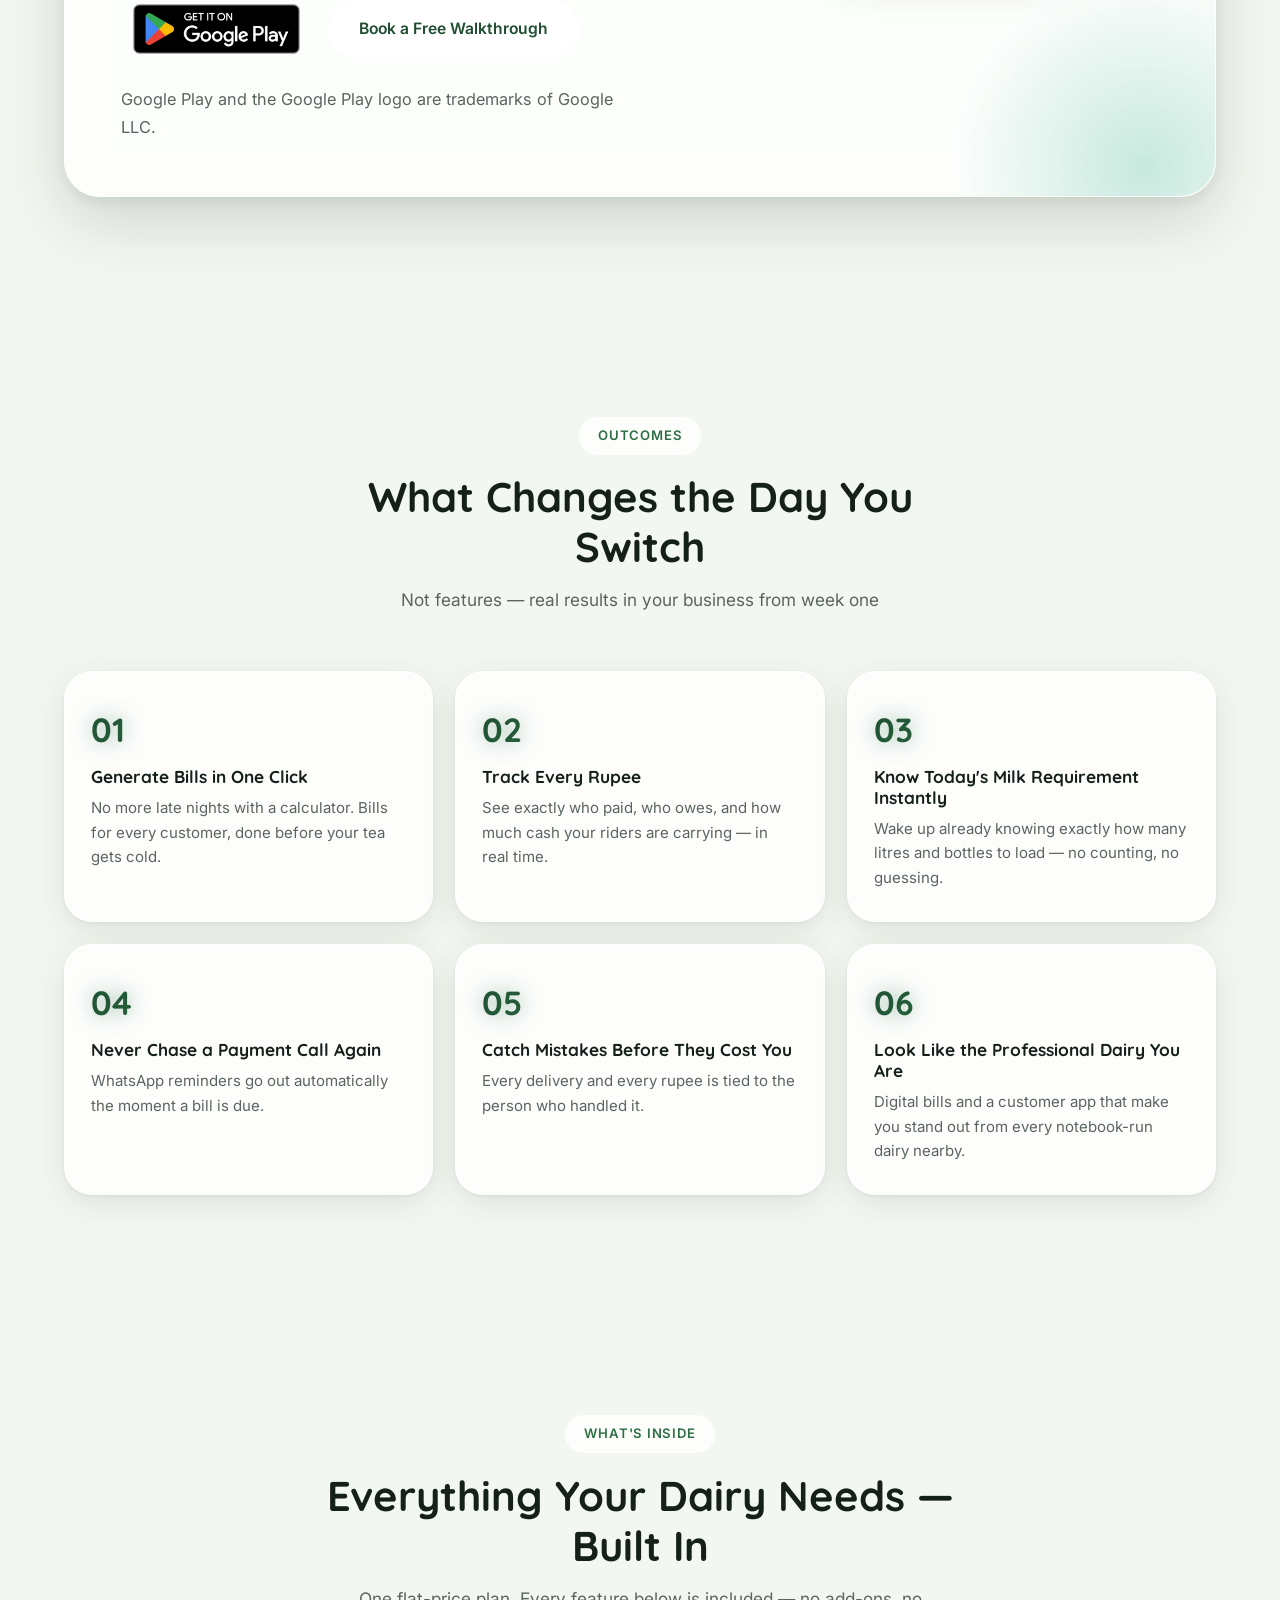
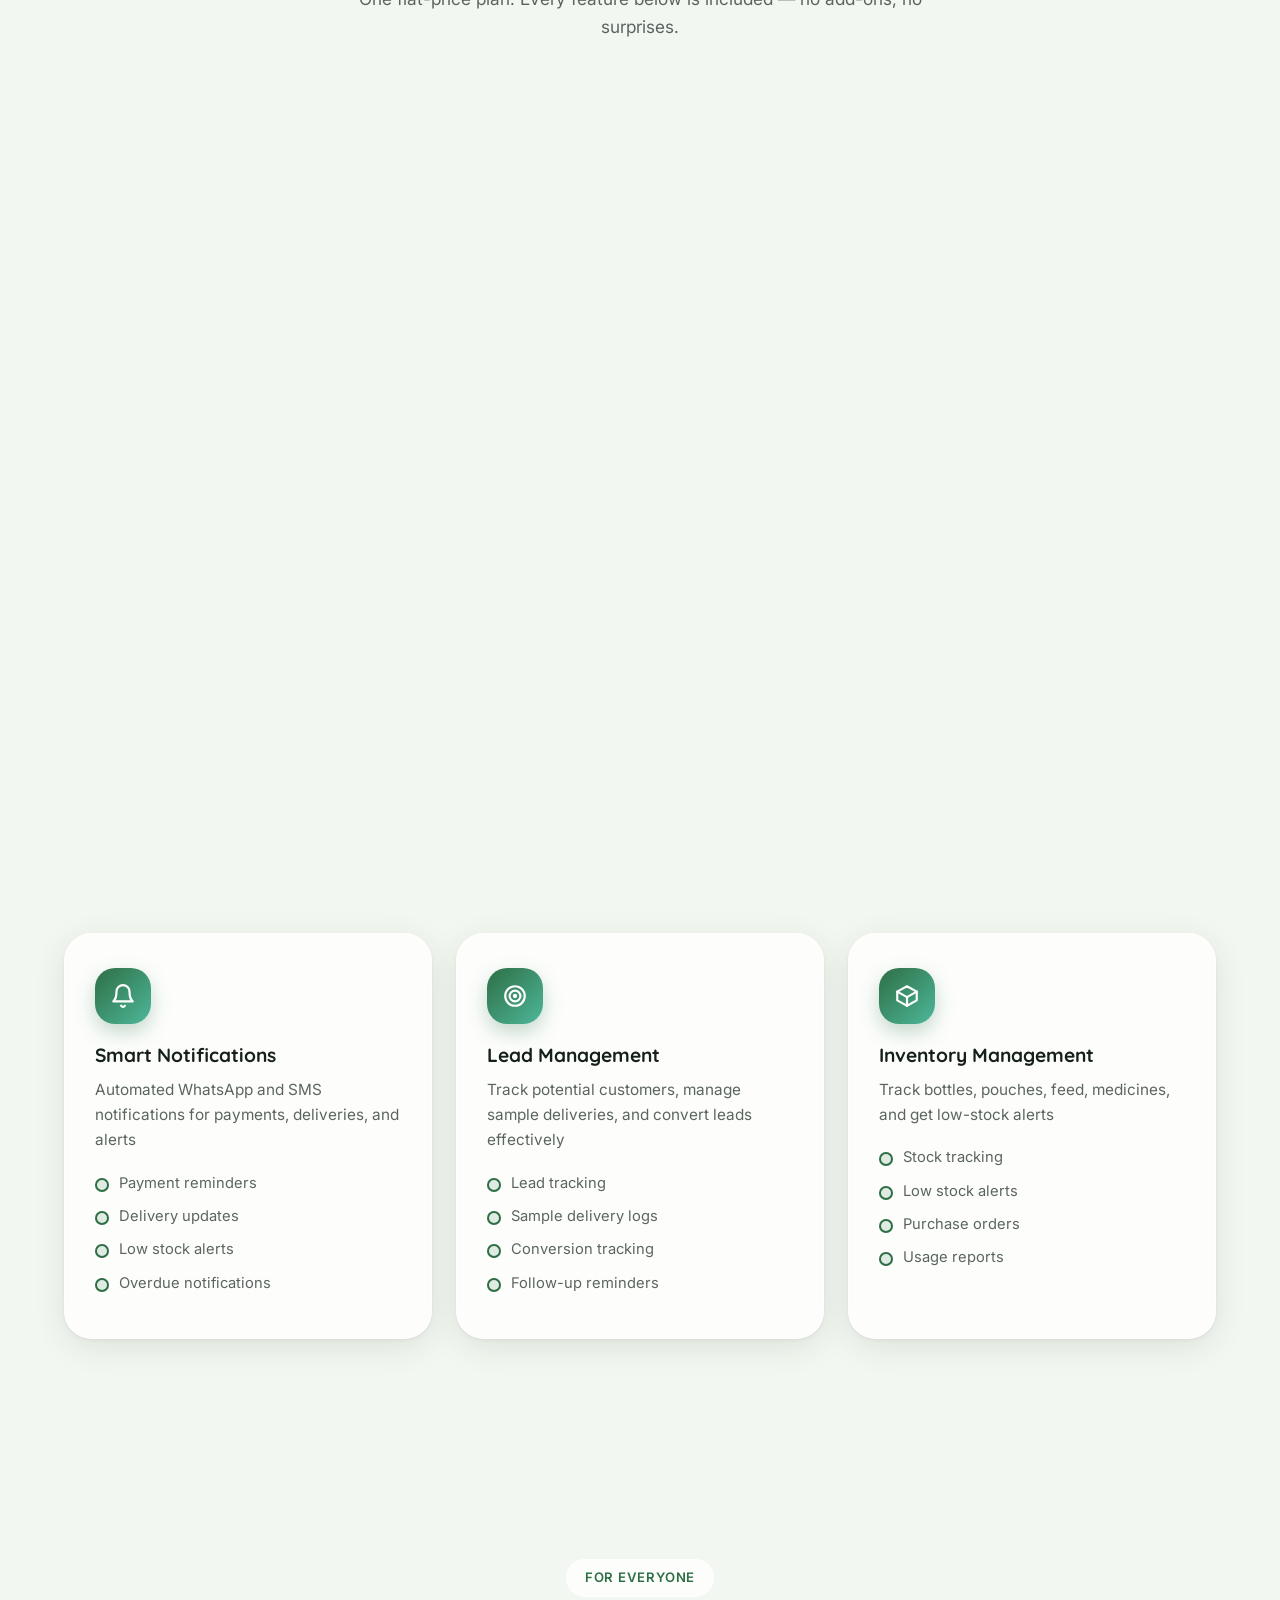
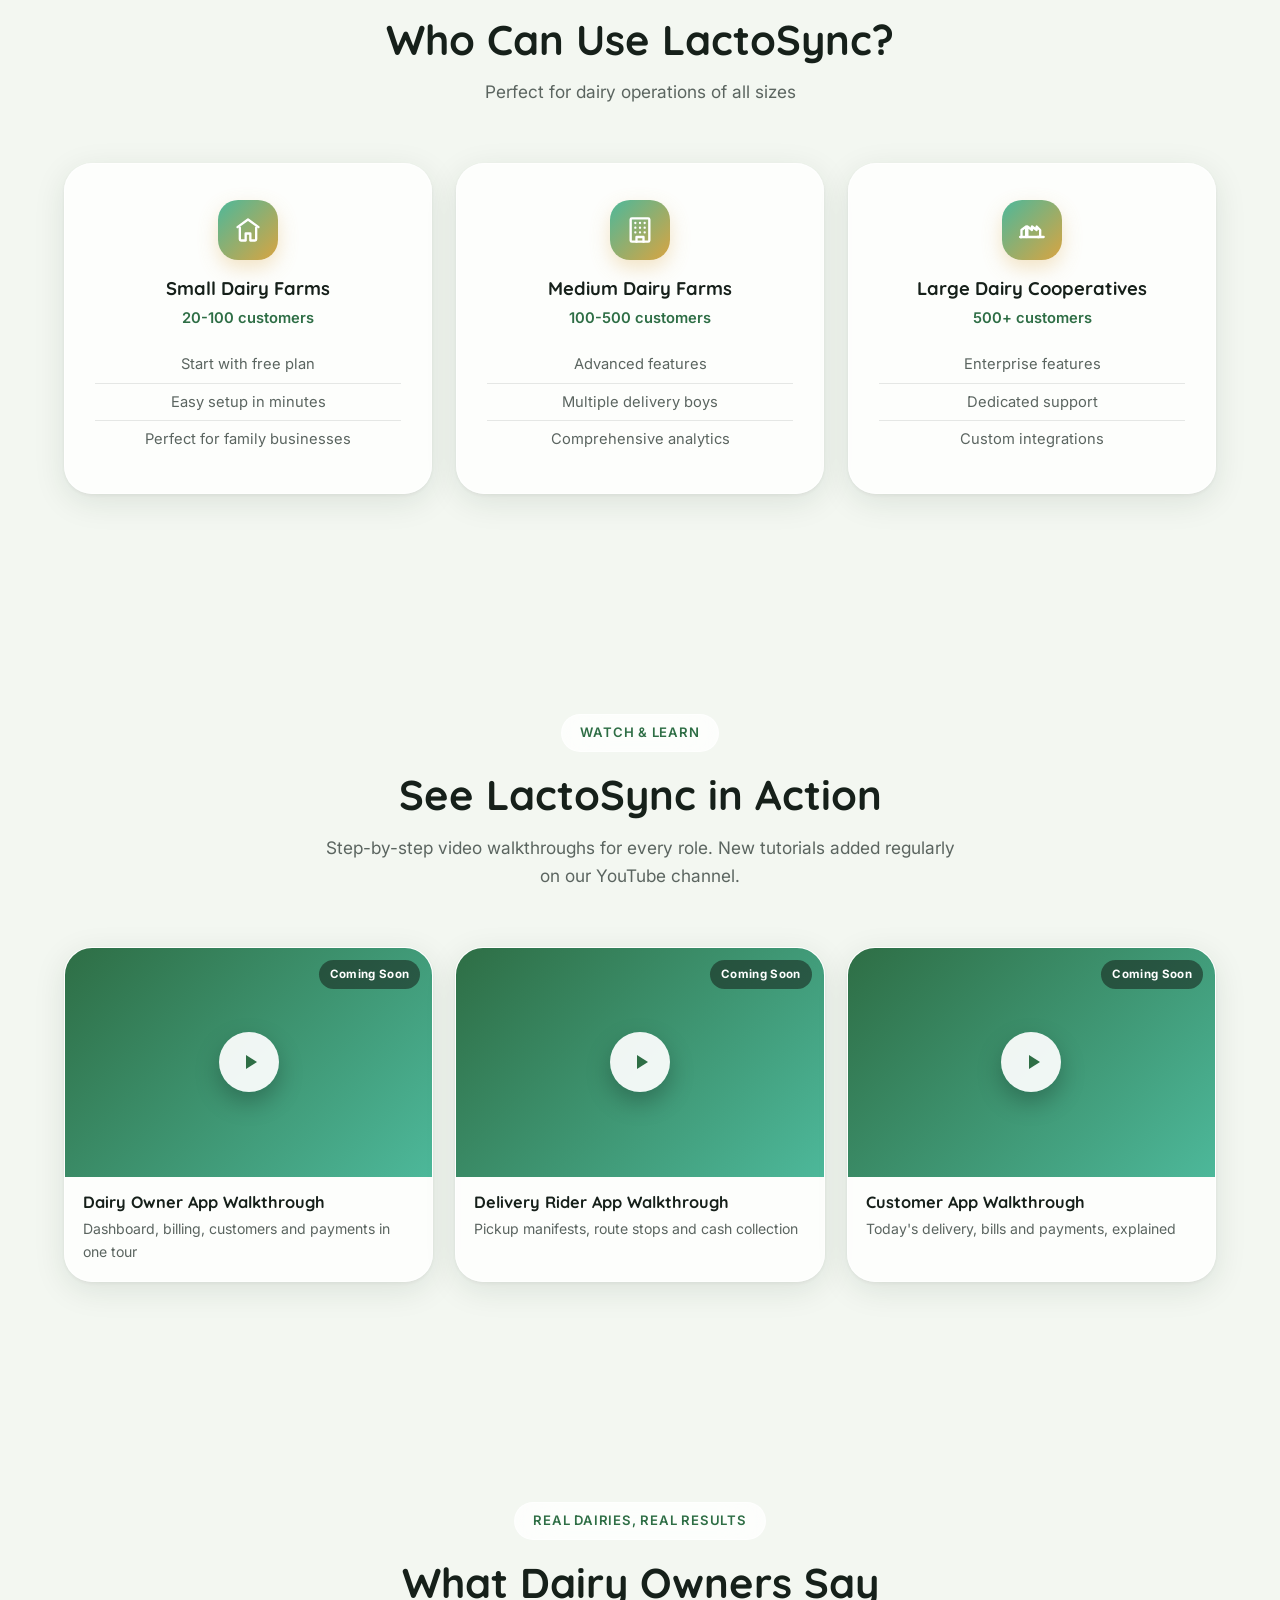
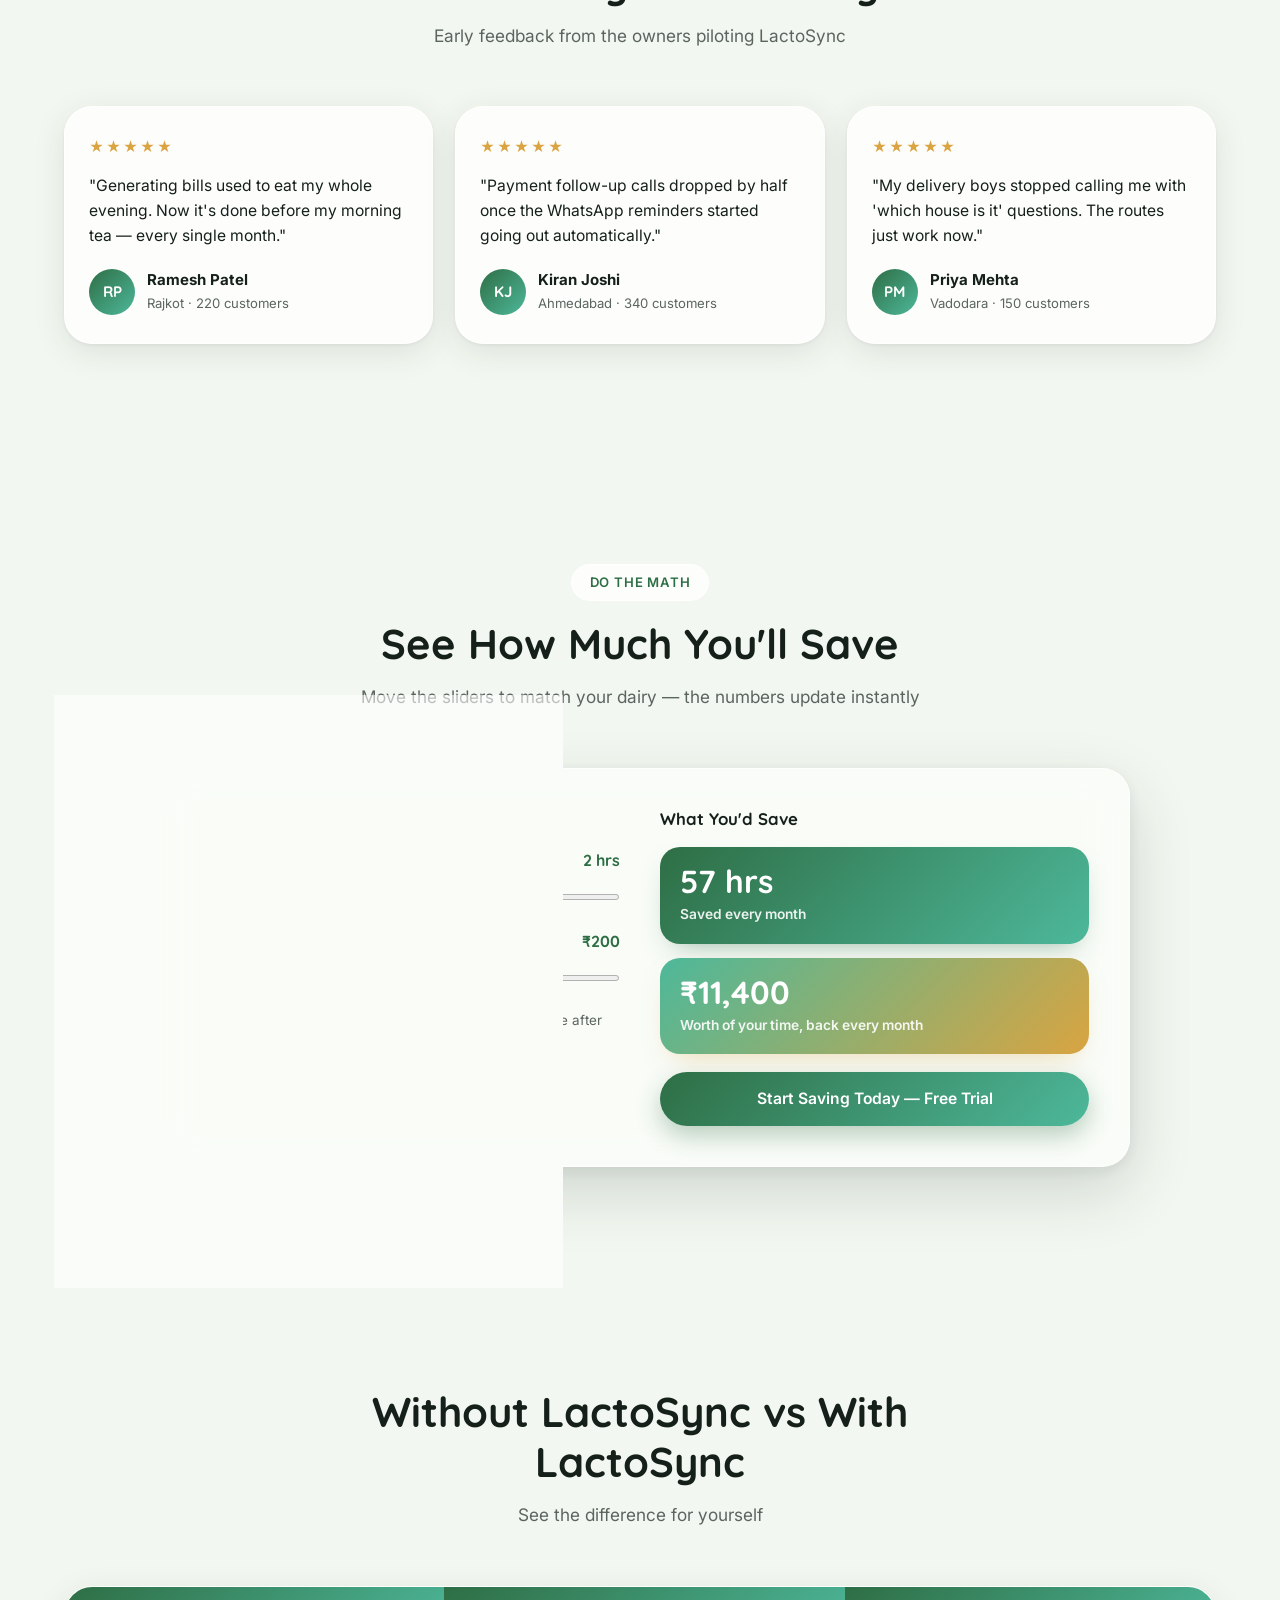
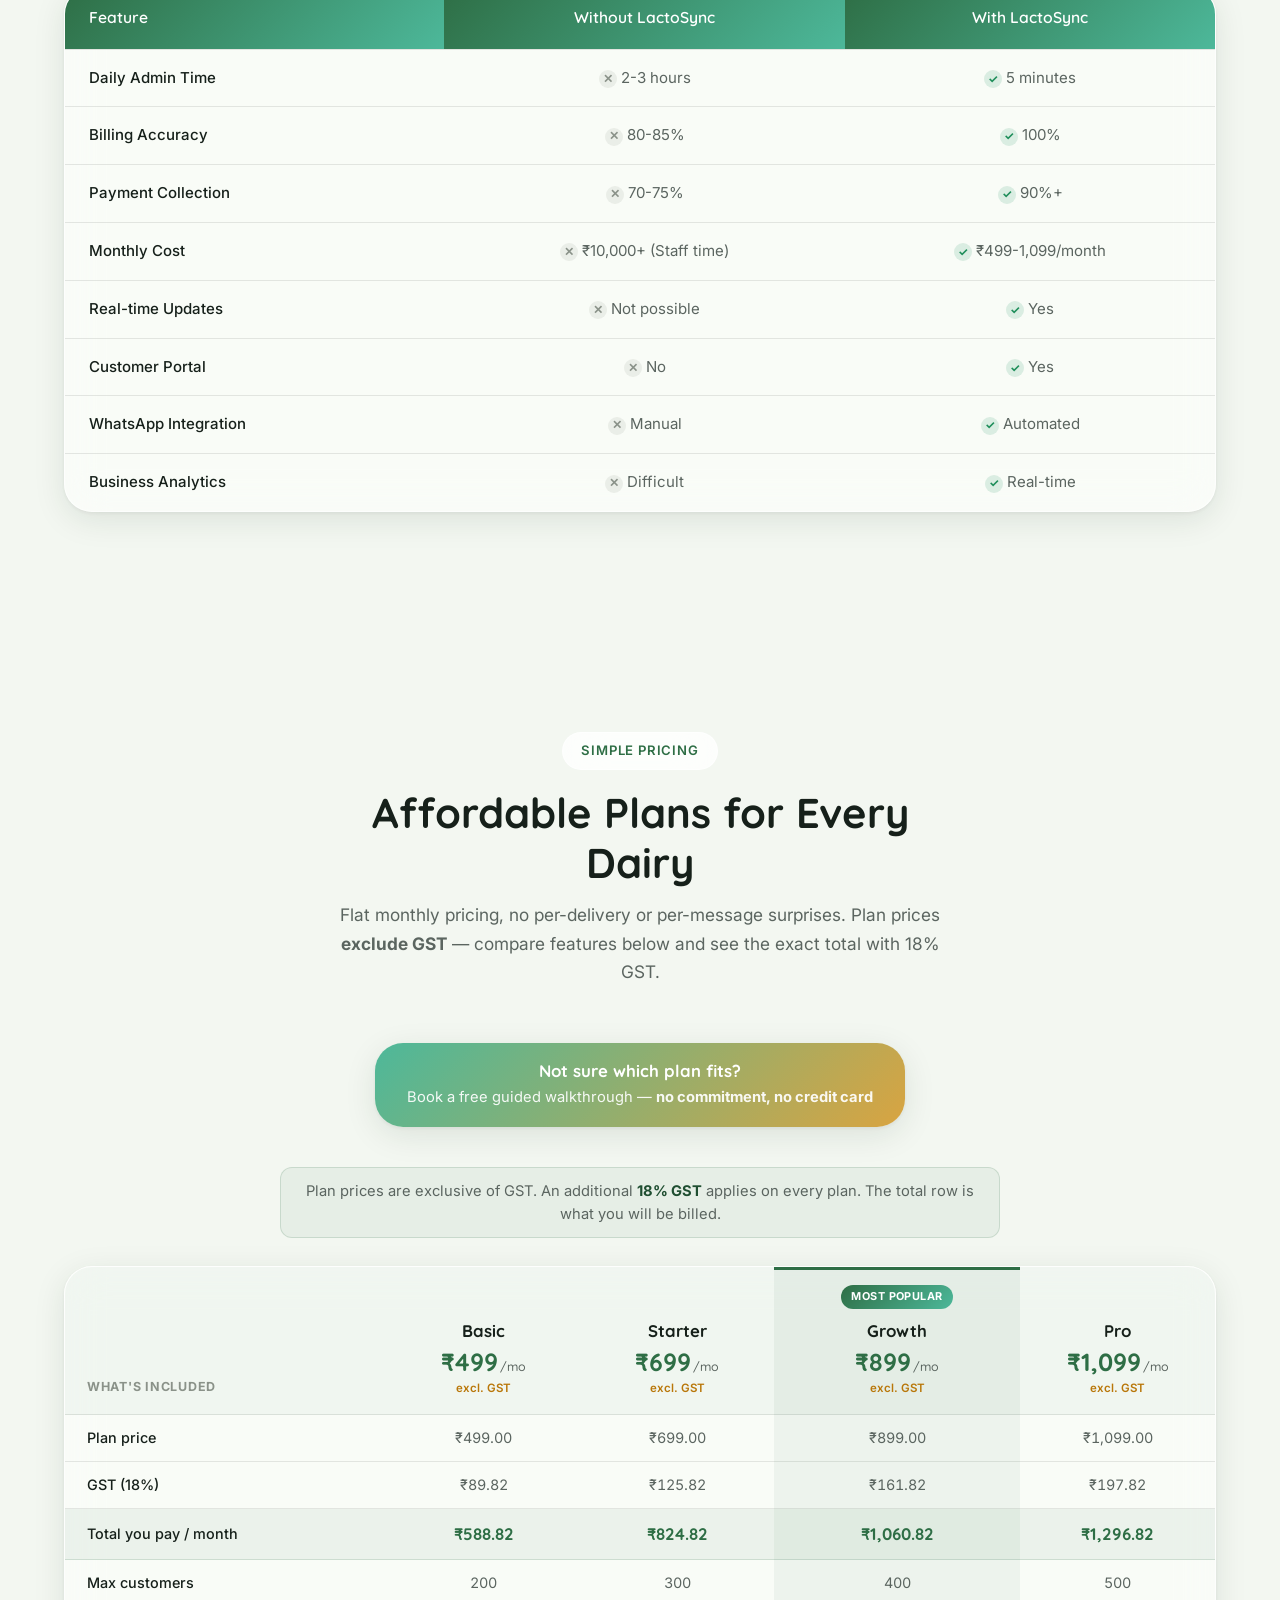
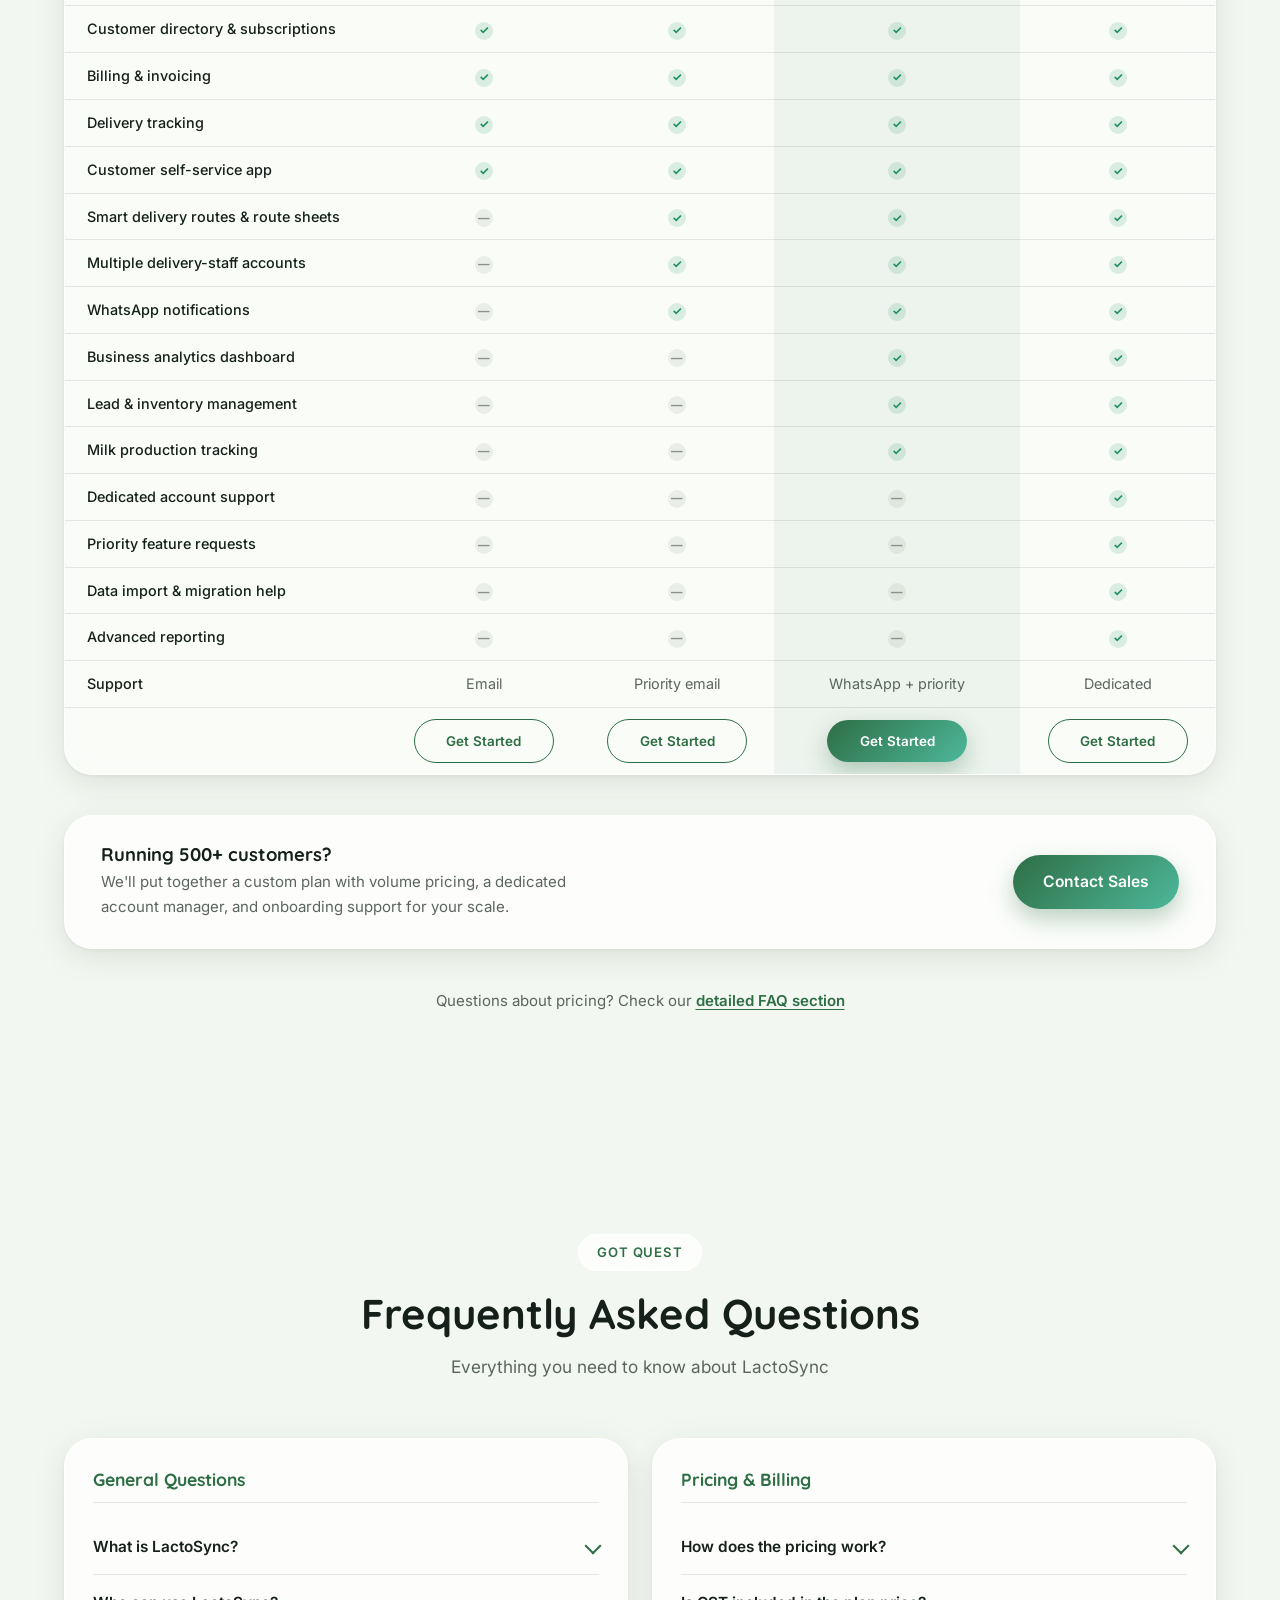
==== commit f7f12975: "Use contact@lactosync.com as the public contact address. Replace sales@ across pages and send trial-" ====
--- a/index.html
+++ b/index.html
@@ -53,7 +53,7 @@
         },
         "image": "https://lactosync.com/assets/og/lactosync-og.jpg",
         "description": "LactoSync builds dairy farm management software for Indian dairies — milk delivery management, subscriptions, billing and payment tracking in one system.",
-        "email": "sales@lactosync.com",
+        "email": "contact@lactosync.com",
         "telephone": "+91-9429040899",
         "areaServed": {
                 "@type": "Country",
@@ -68,7 +68,7 @@
                         "@type": "ContactPoint",
                         "contactType": "sales",
                         "telephone": "+91-9429040899",
-                        "email": "sales@lactosync.com",
+                        "email": "contact@lactosync.com",
                         "areaServed": "IN",
                         "availableLanguage": [
                                 "English",
@@ -1631,8 +1631,8 @@
                     <h3>Email Us</h3>
                     <p>Send us your queries anytime</p>
                     <div class="contact-details">
-                        <a href="mailto:sales@lactosync.com" class="contact-link">
-                            sales@lactosync.com
+                        <a href="mailto:contact@lactosync.com" class="contact-link">
+                            contact@lactosync.com
                         </a>
                     </div>
                     <p class="contact-hours">We'll respond within 24 hours</p>
@@ -1719,7 +1719,7 @@
                     <h4>Support</h4>
                     <ul>
                         <li><a href="#faq">FAQ</a></li>
-                        <li><a href="mailto:sales@lactosync.com">Email Support</a></li>
+                        <li><a href="mailto:contact@lactosync.com">Email Support</a></li>
                         <li><a href="https://wa.me/919429040899" target="_blank" rel="noopener">WhatsApp Support</a></li>
                     </ul>
                 </div>
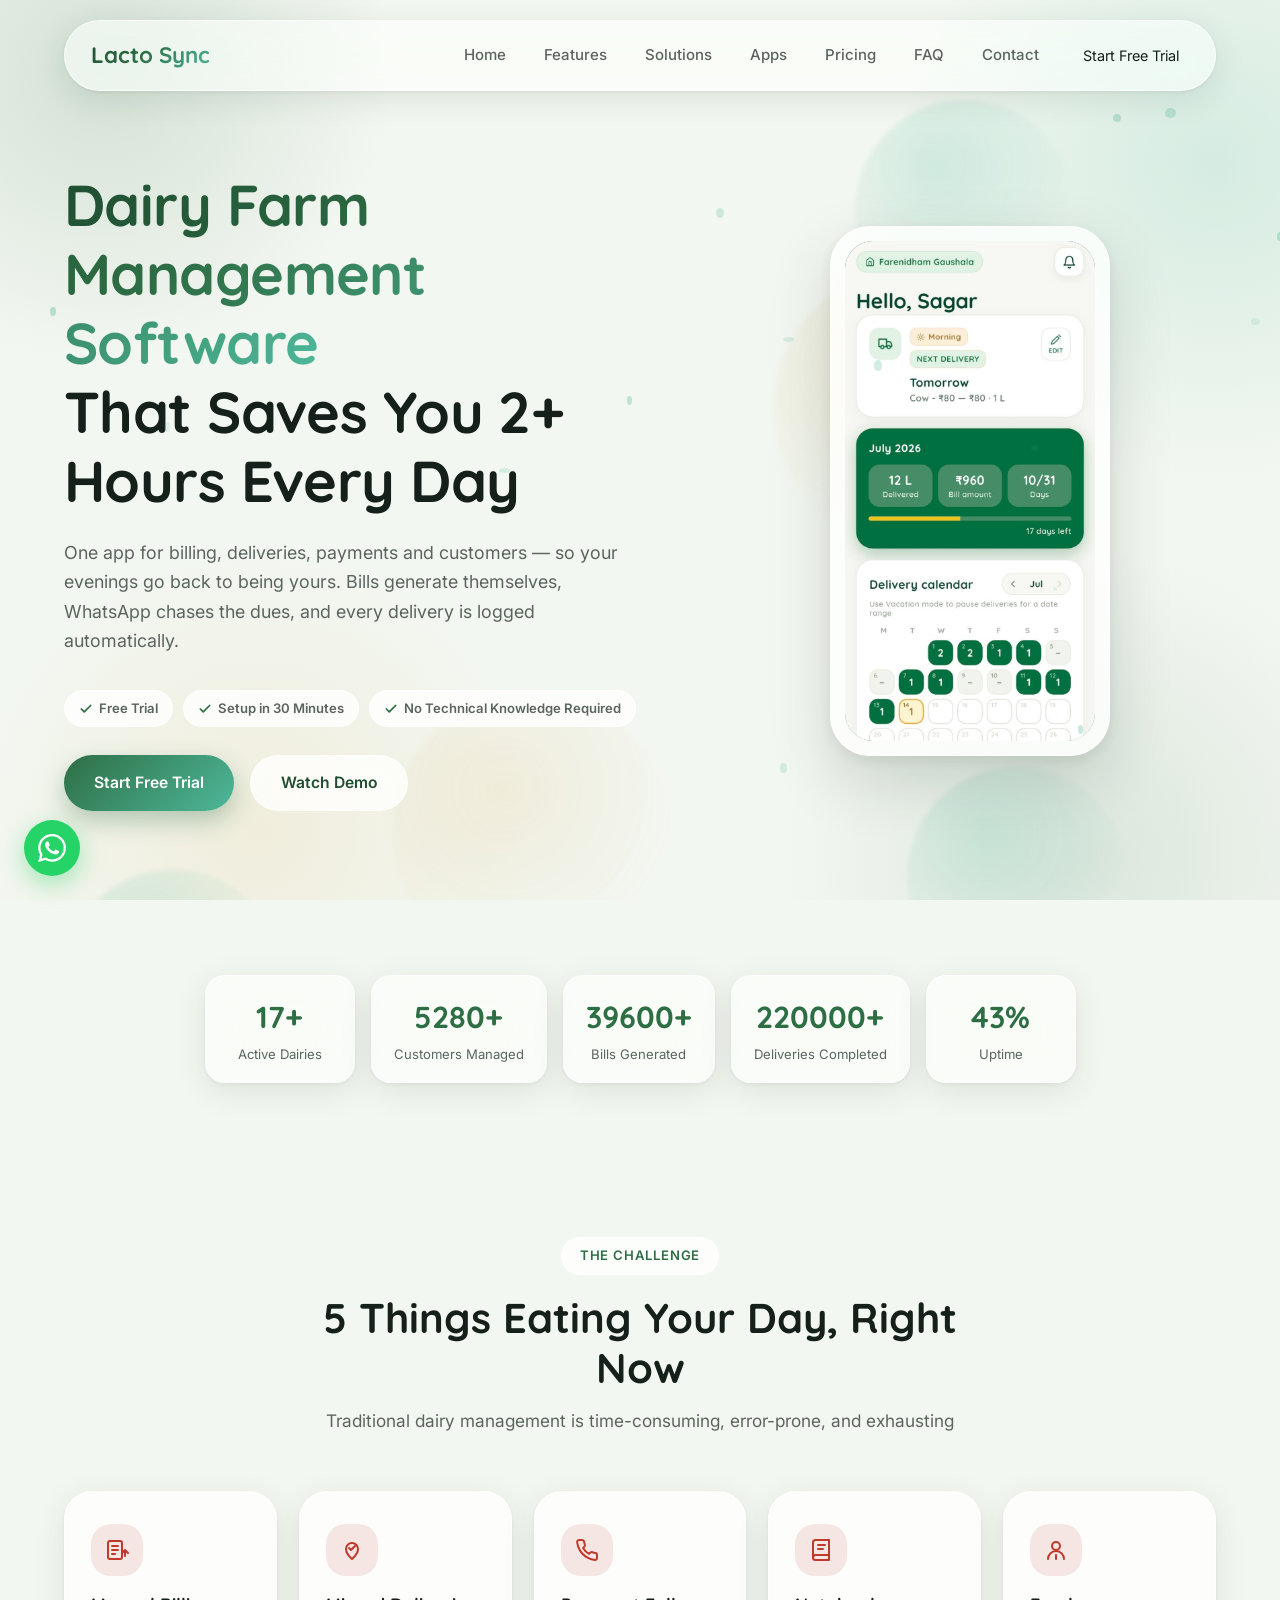
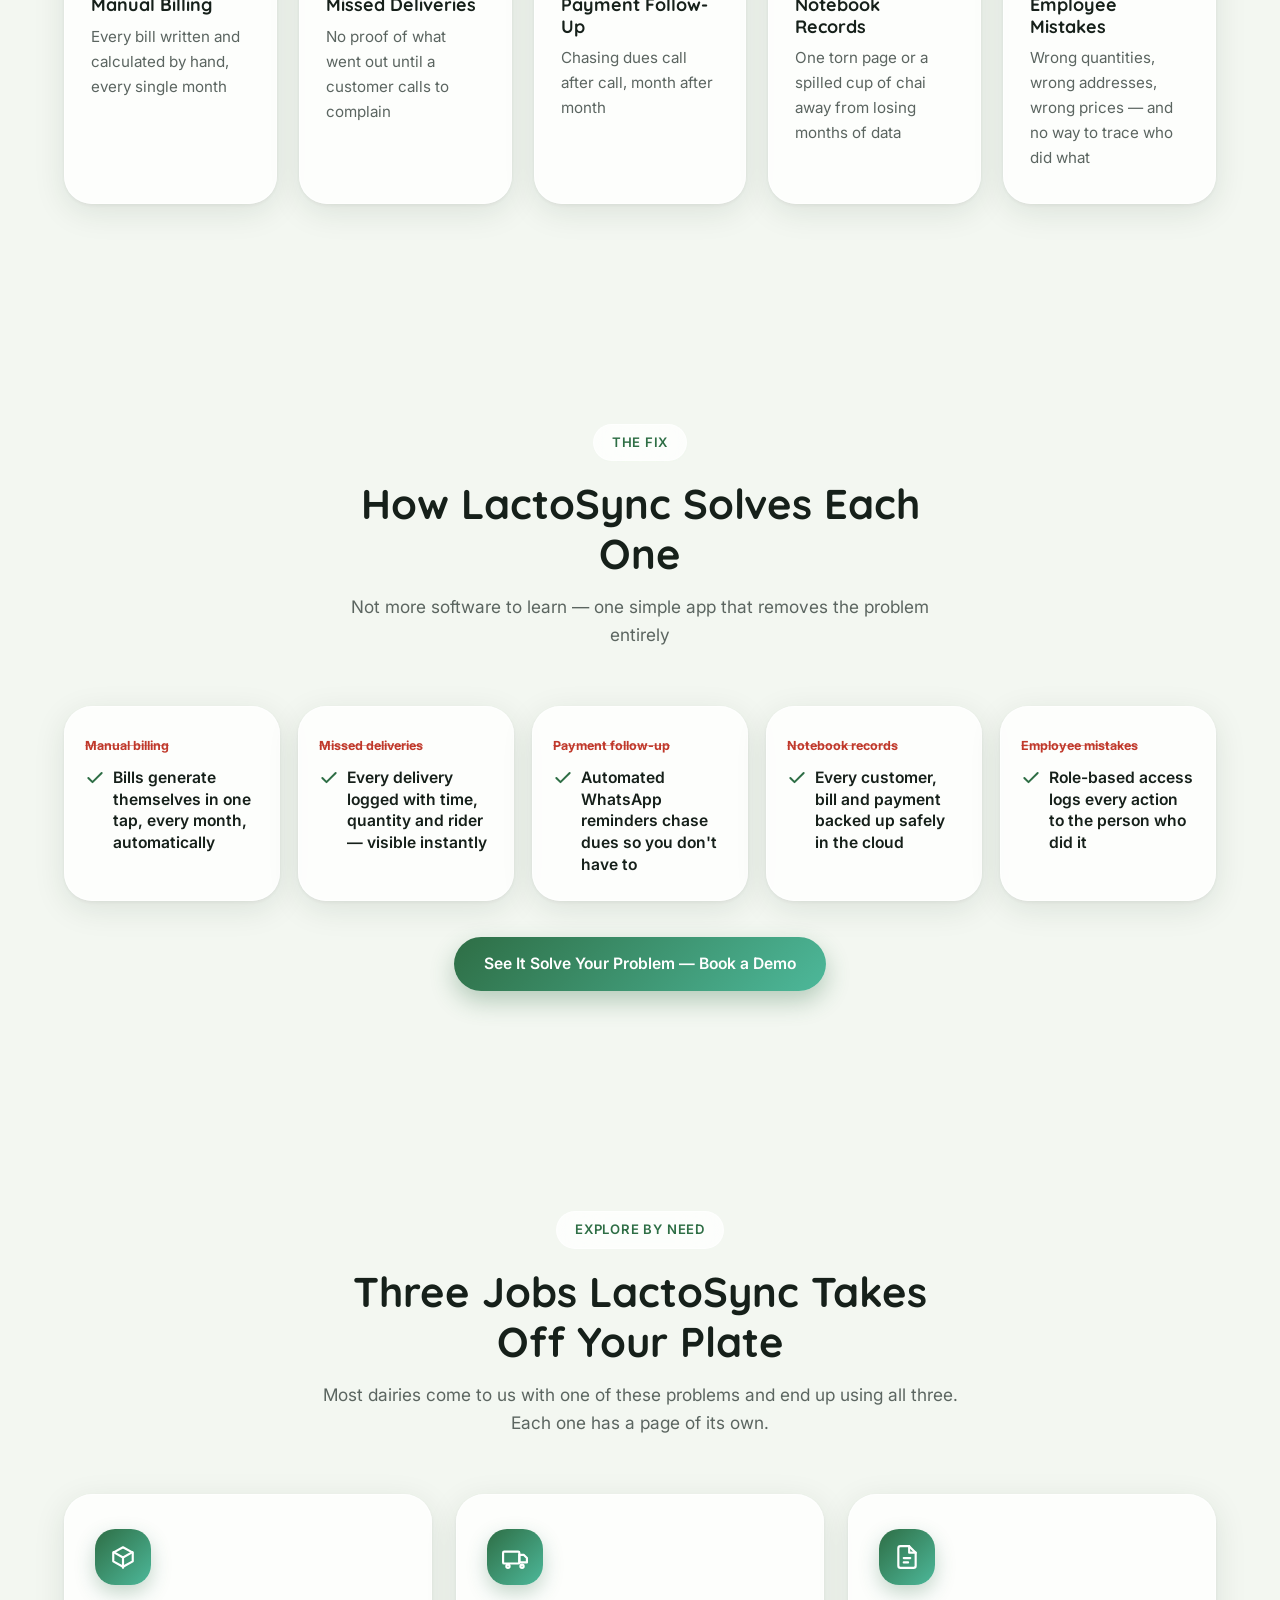
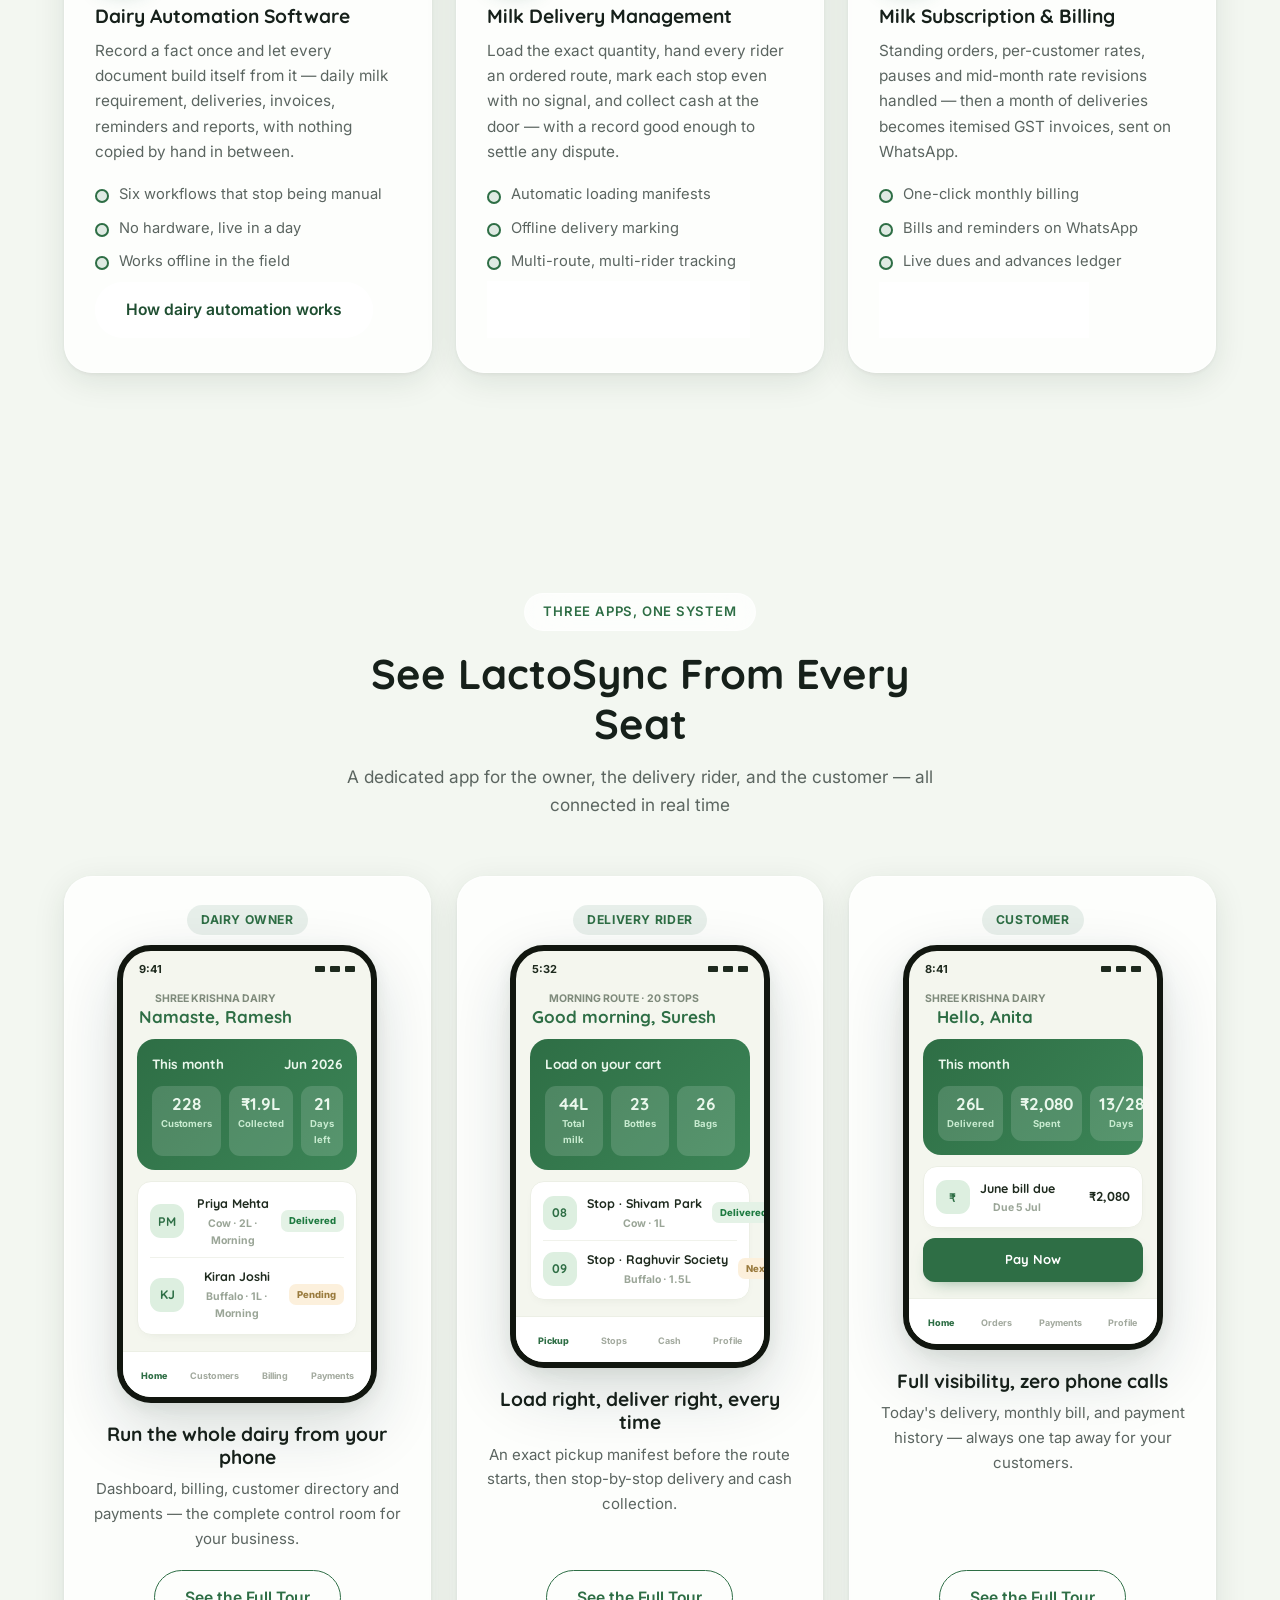
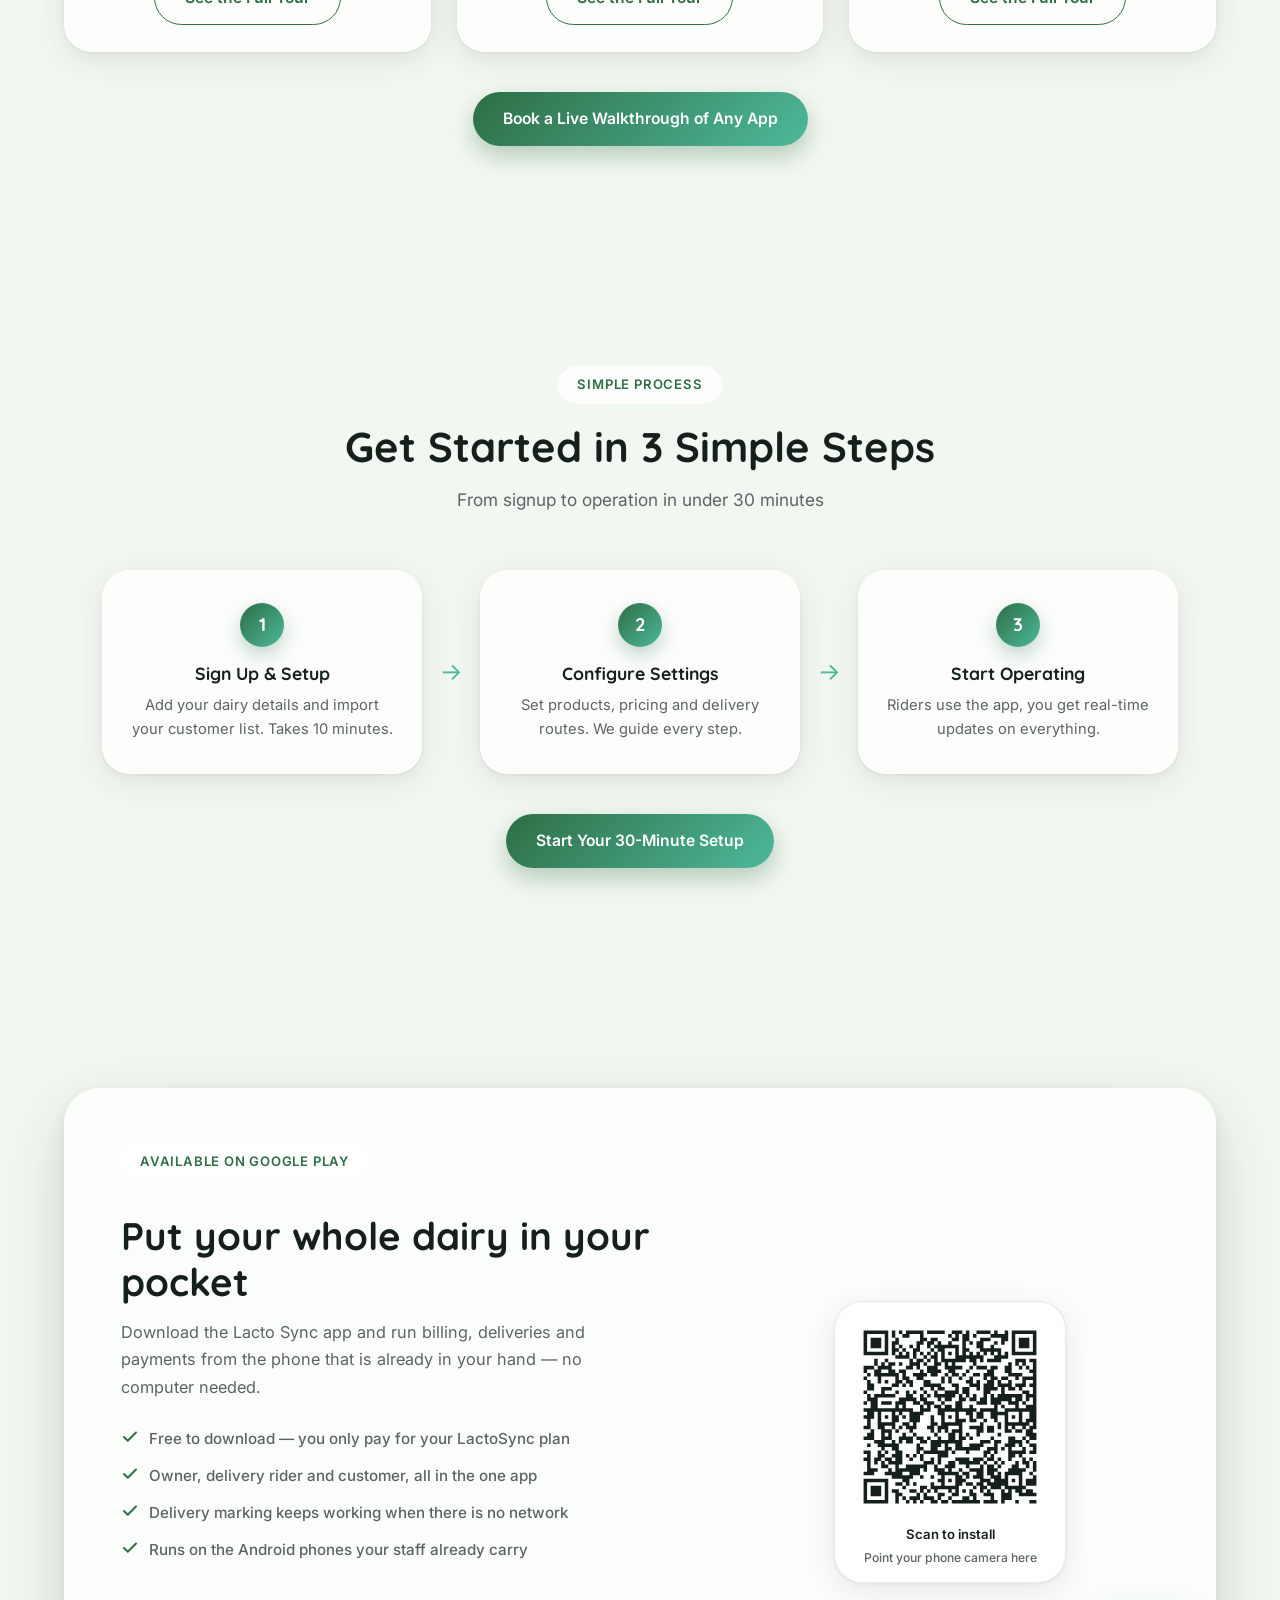
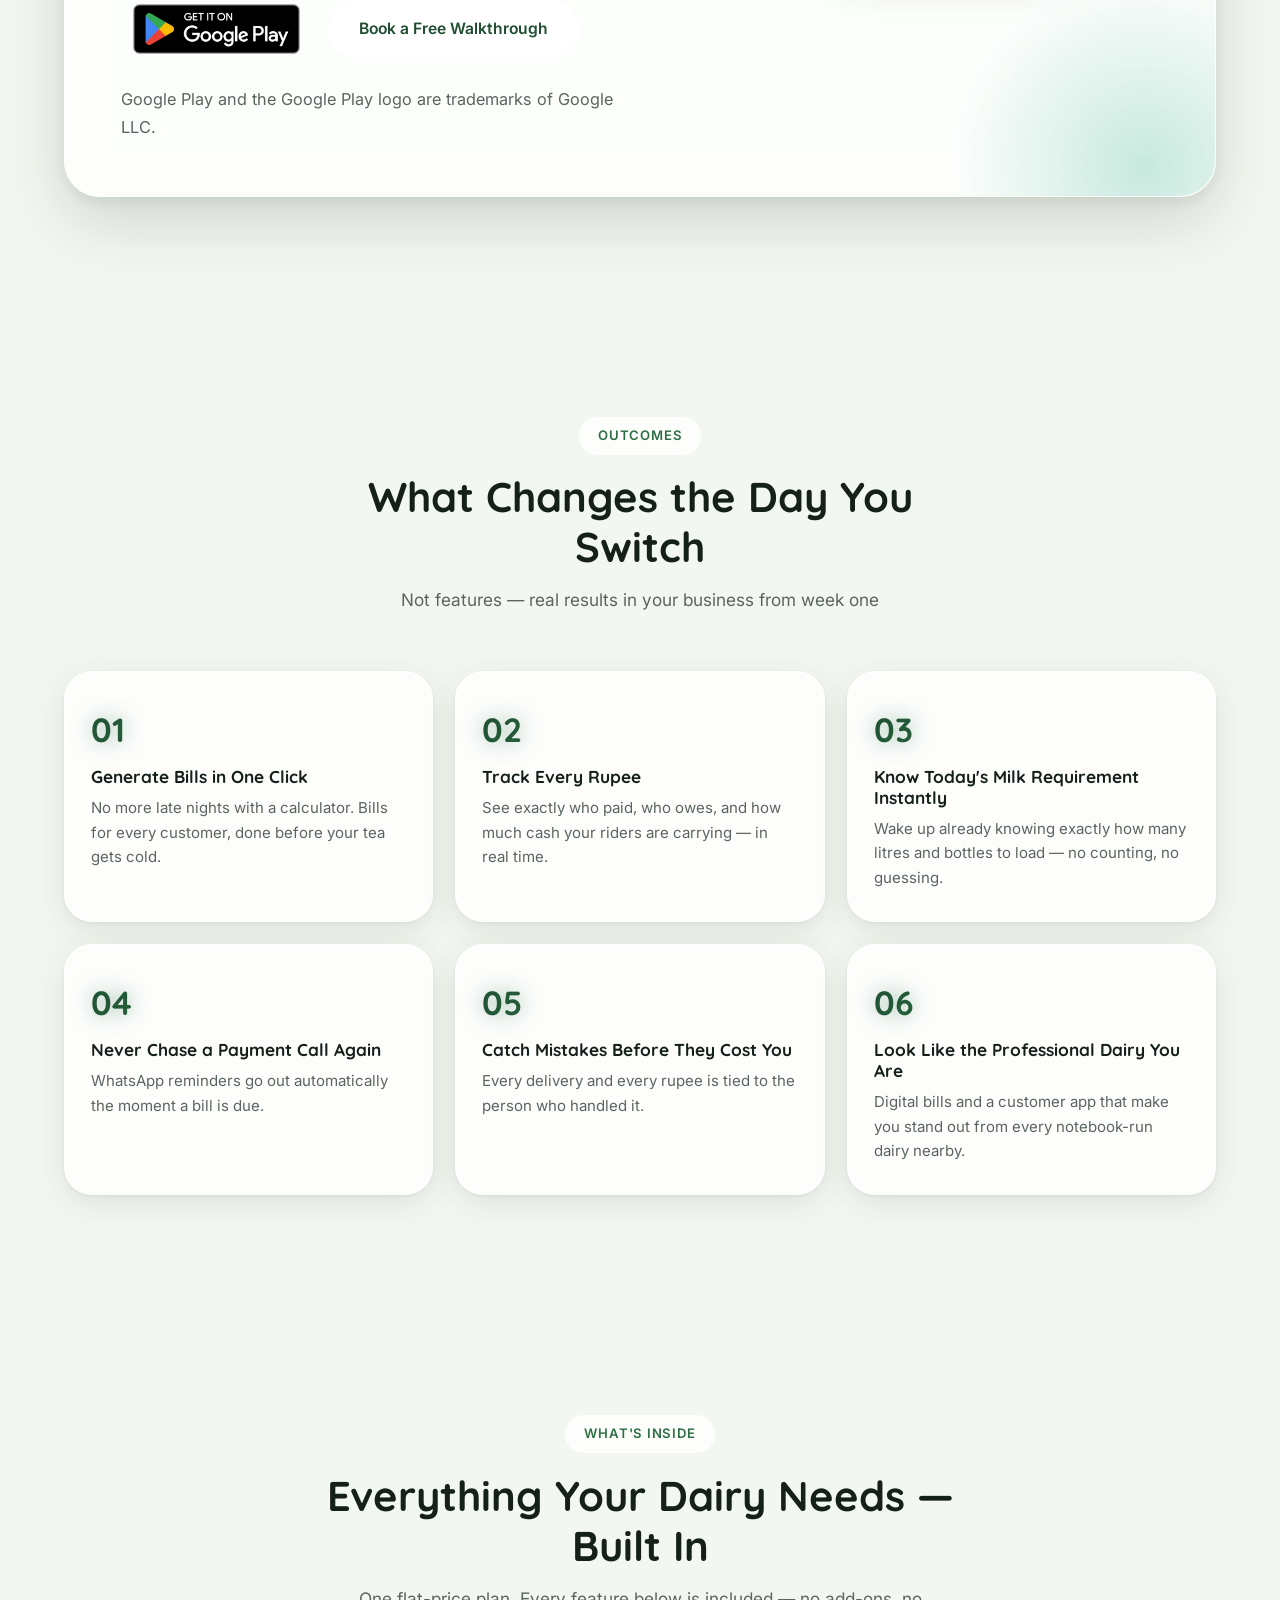
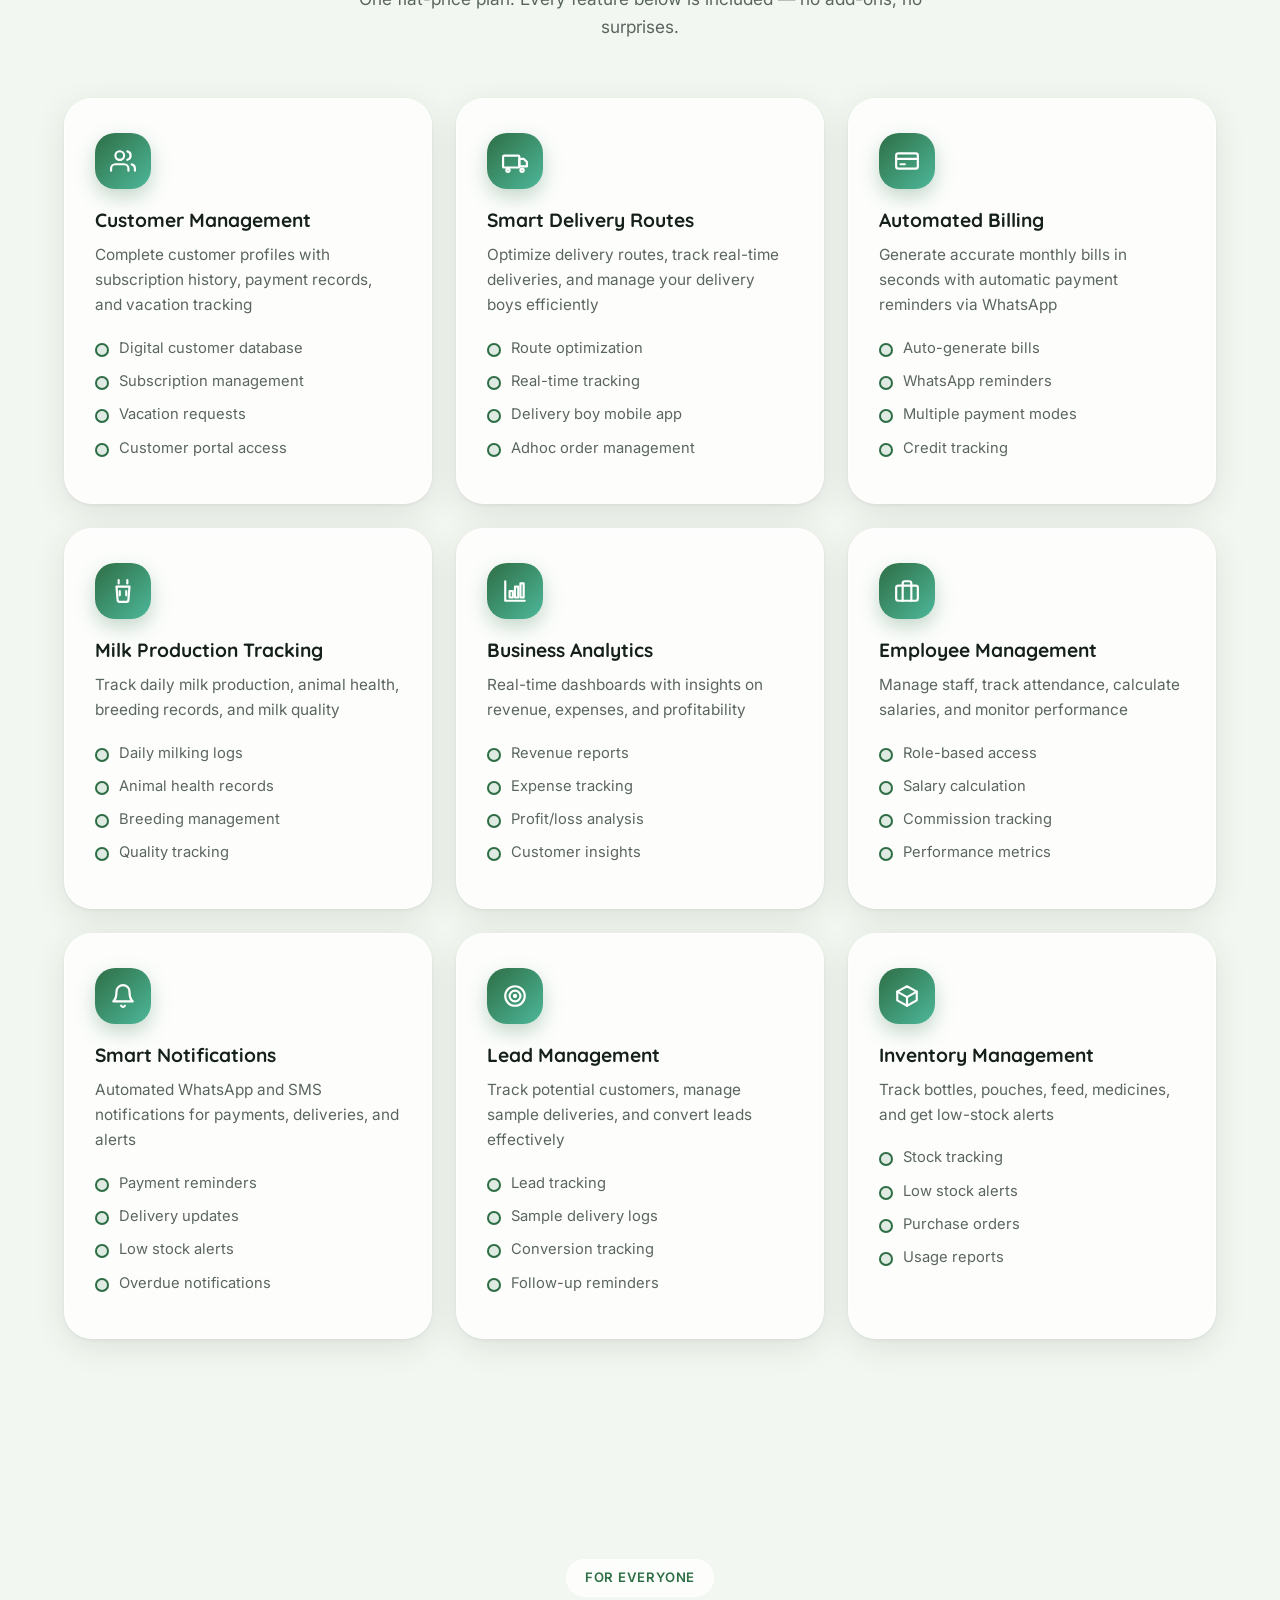
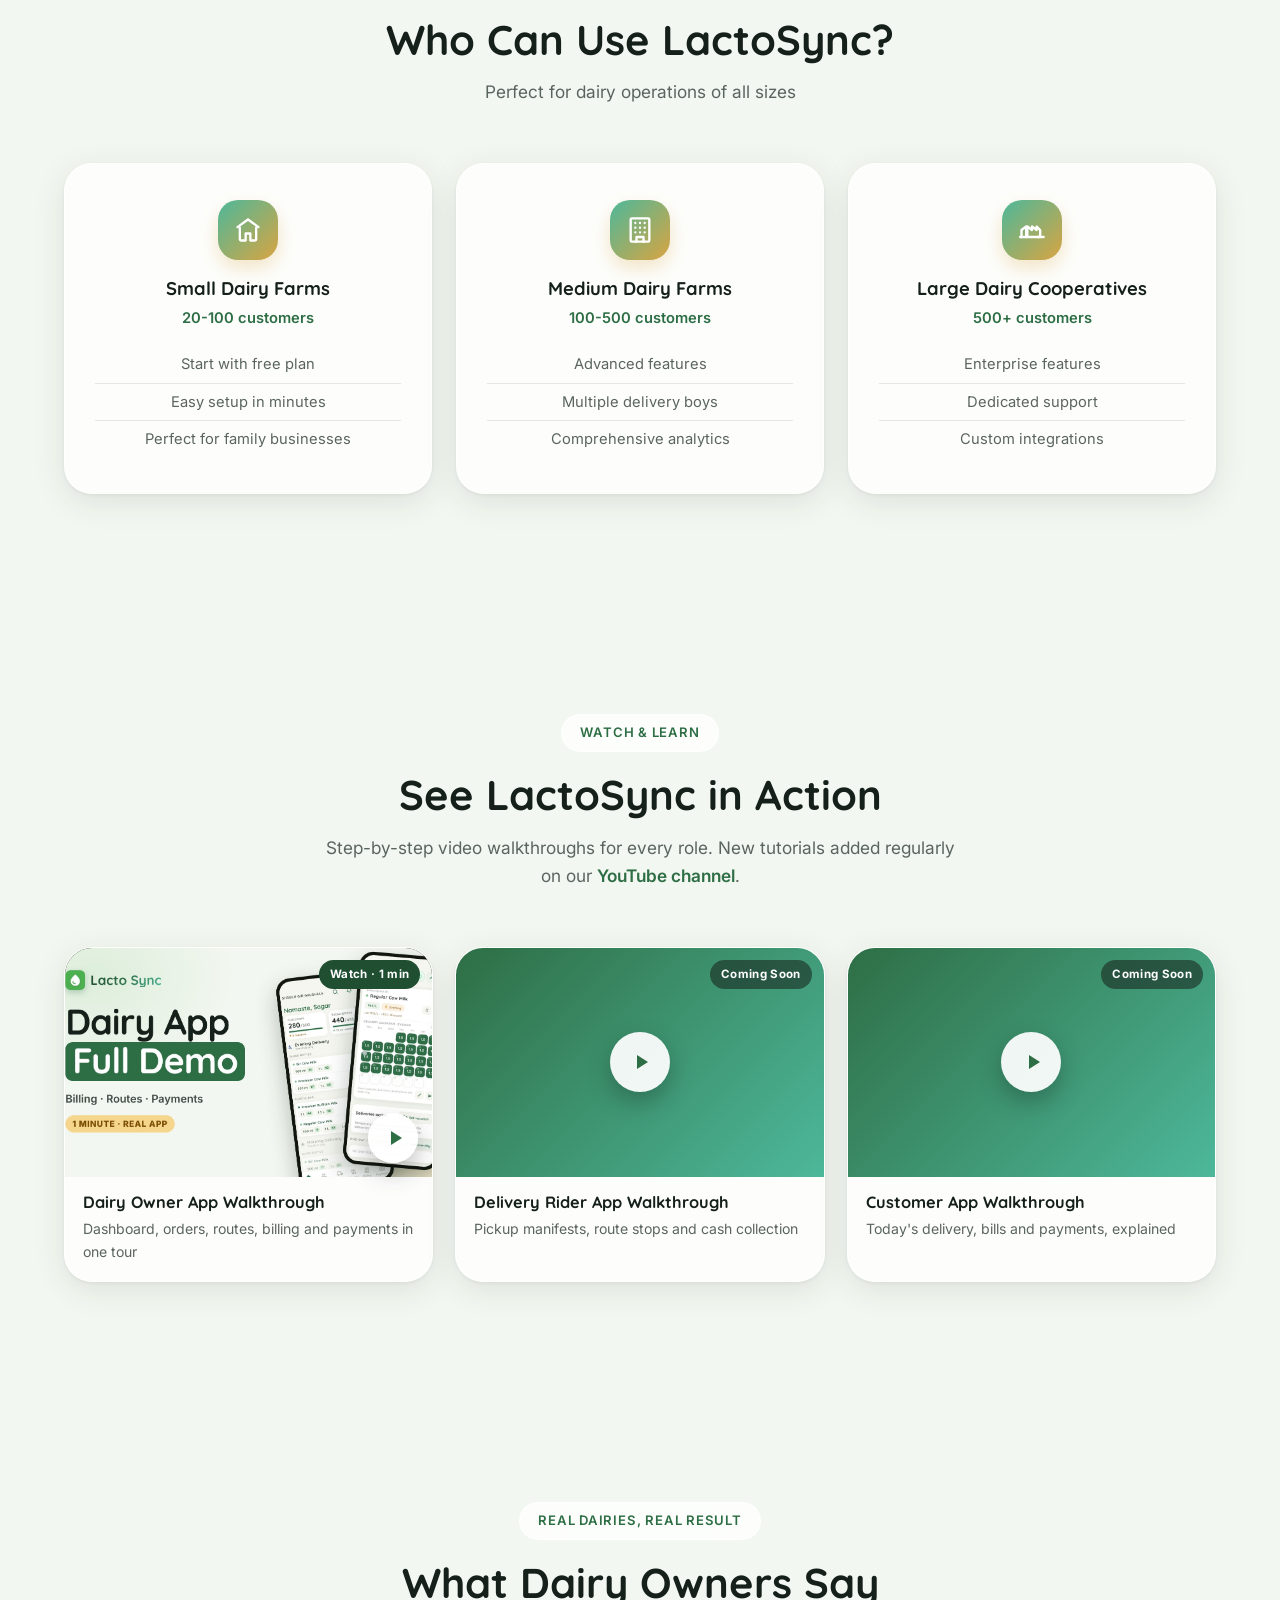
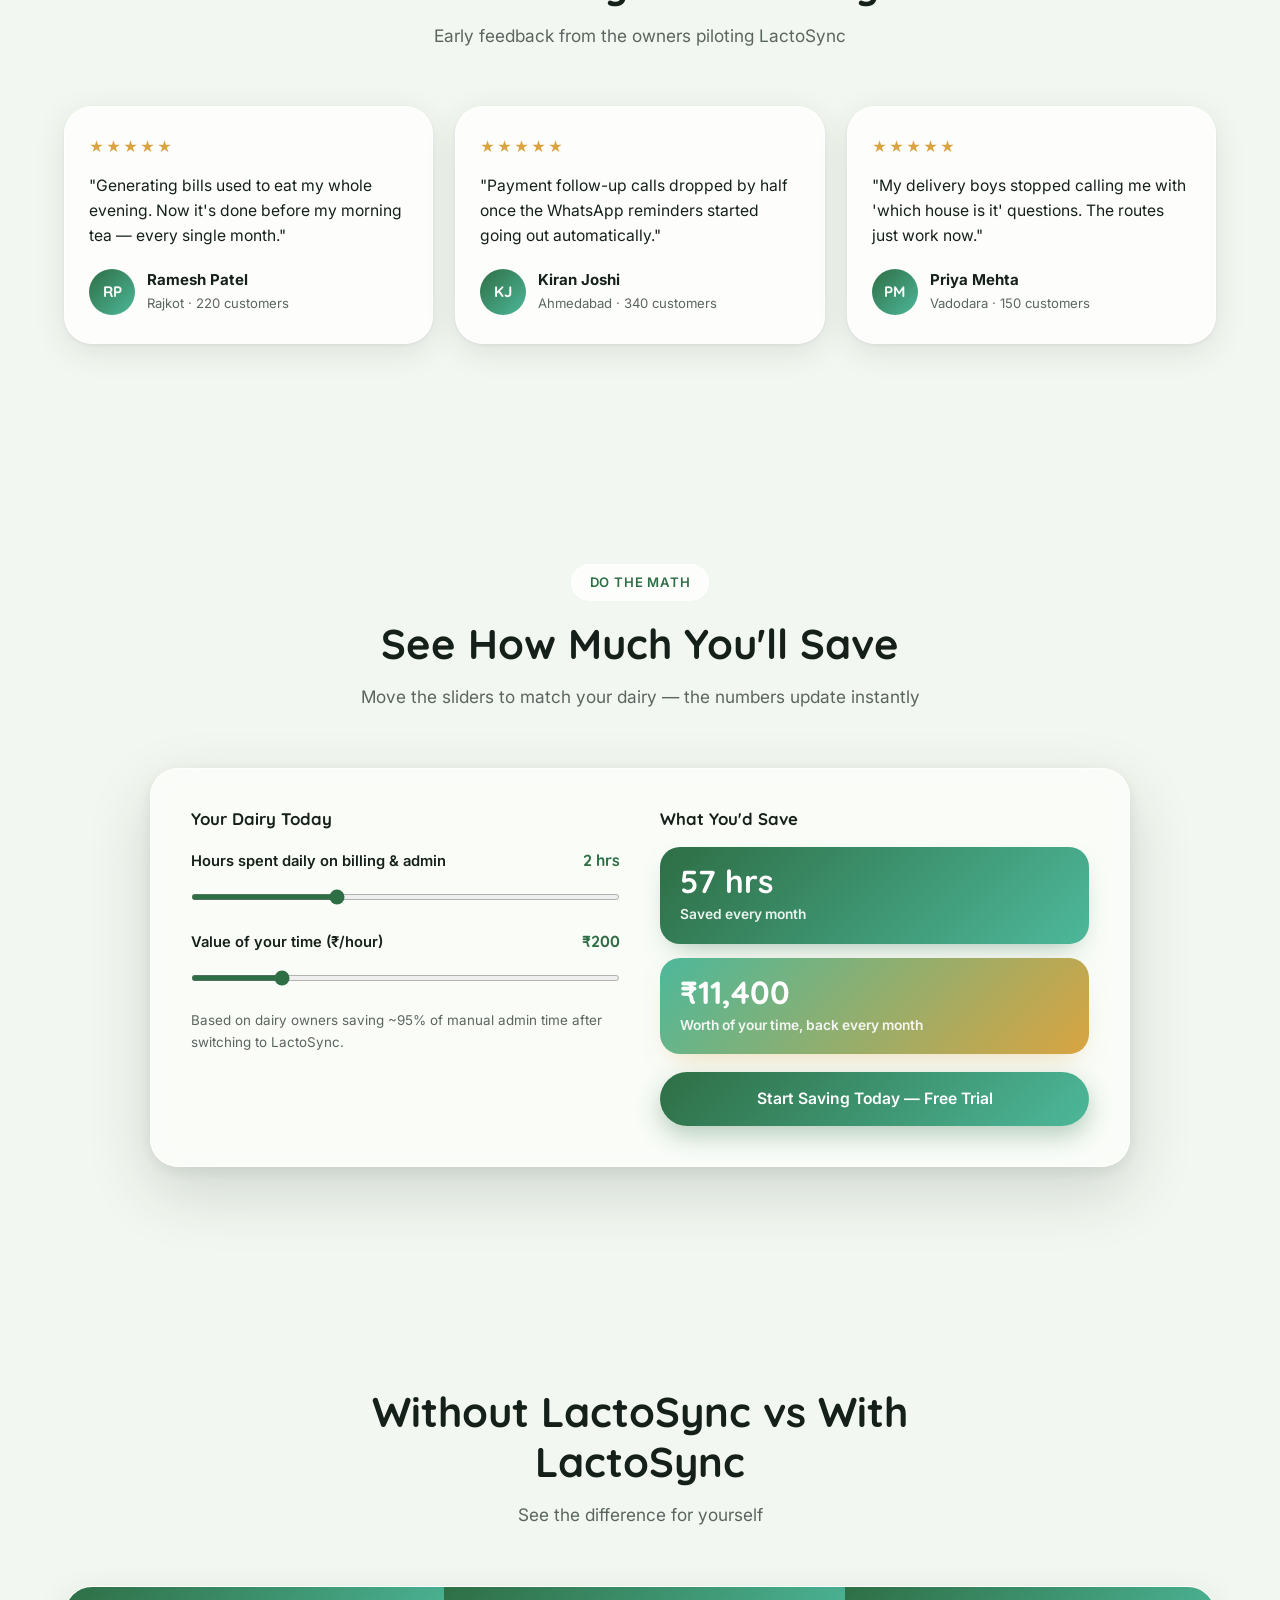
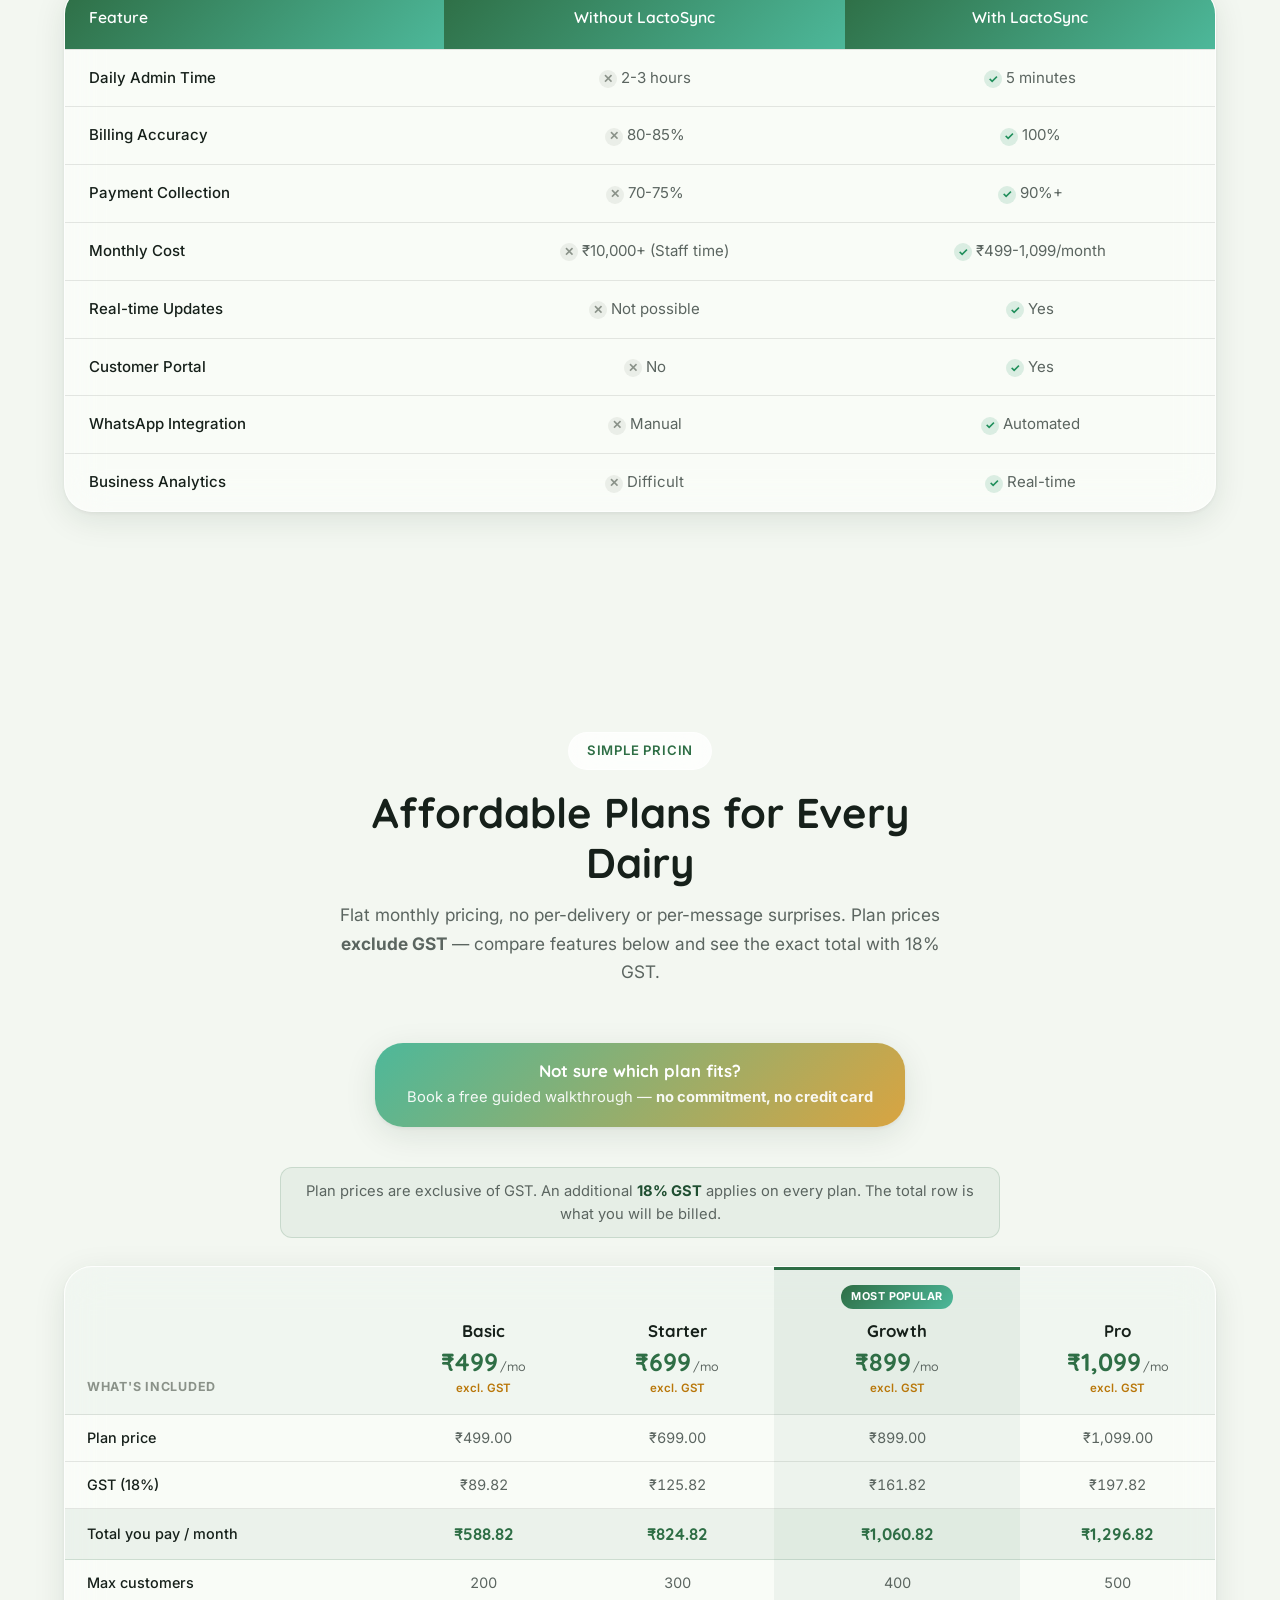
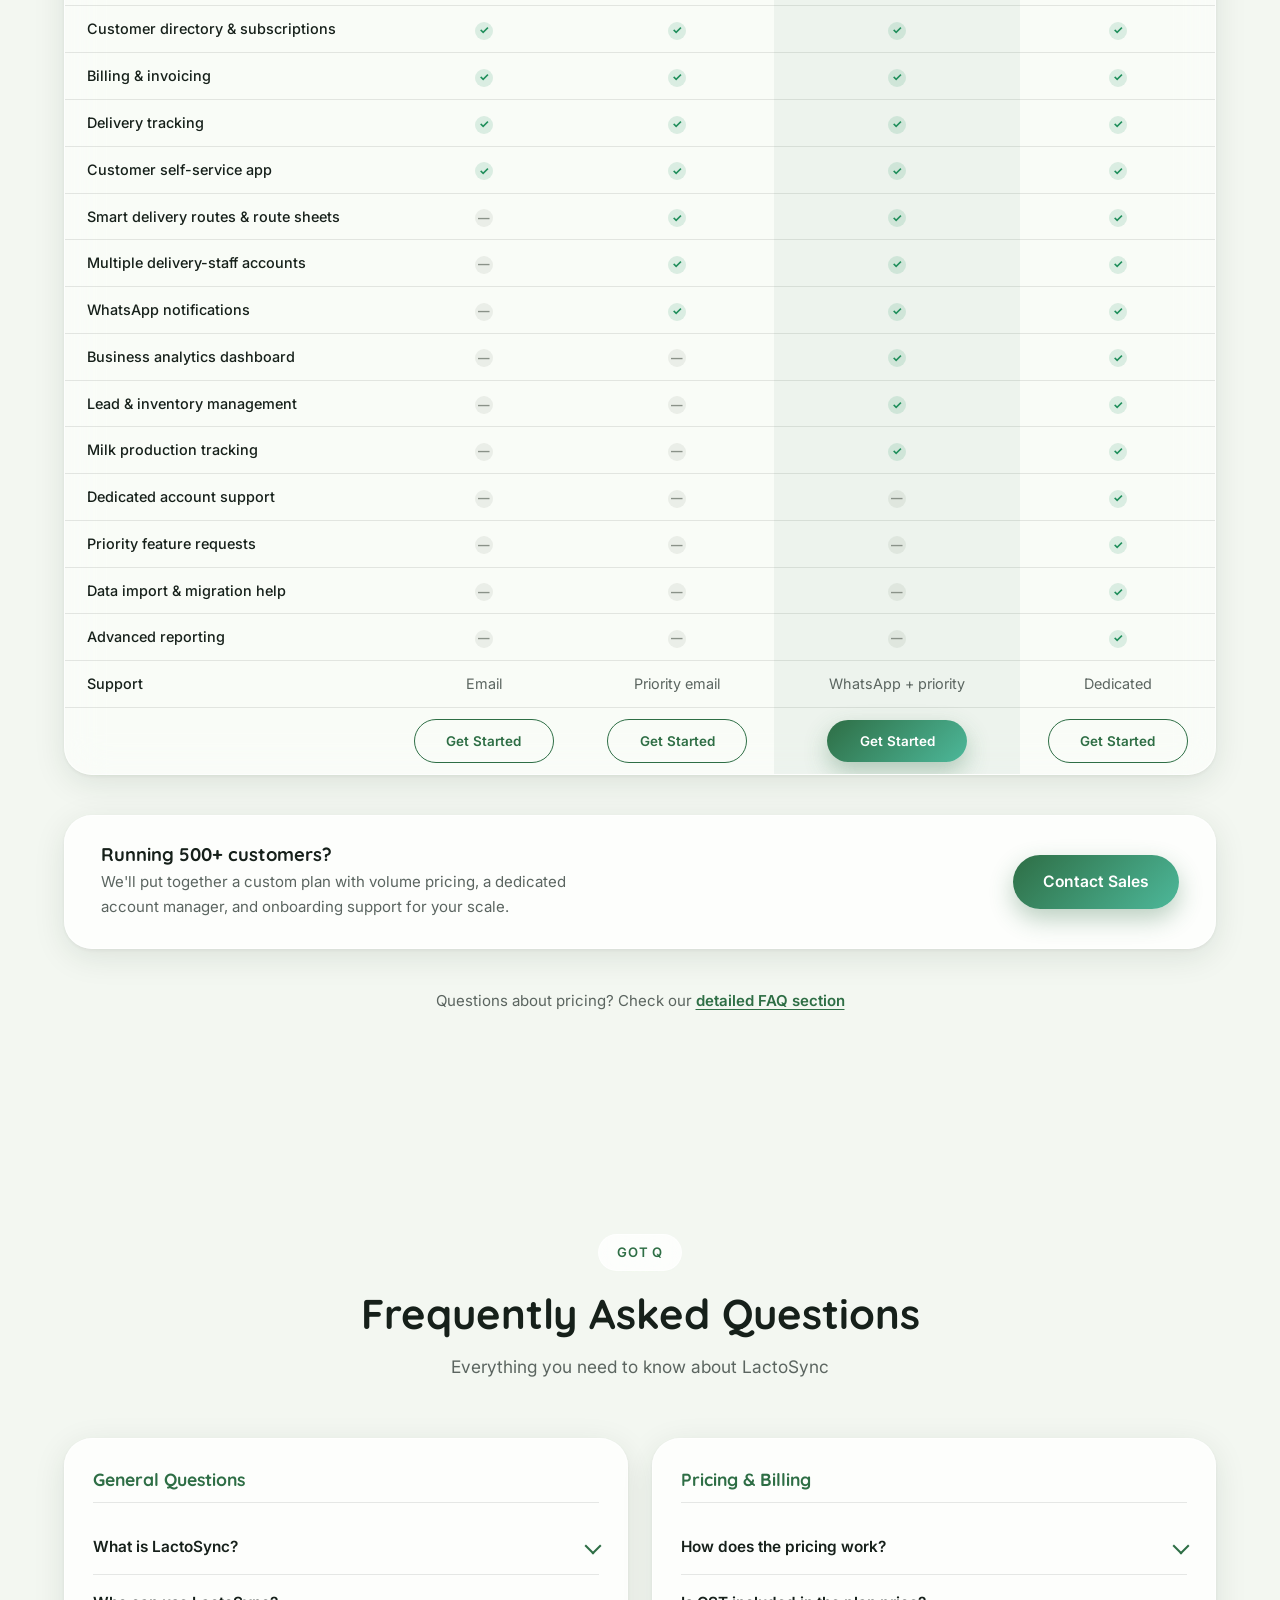
==== commit a17f83f9: "Add the dairy management app demo video and its watch page - New /dairy-management-app-demo watch pa" ====
--- a/index.html
+++ b/index.html
@@ -35,7 +35,7 @@
     <link rel="preconnect" href="https://fonts.googleapis.com">
     <link rel="preconnect" href="https://fonts.gstatic.com" crossorigin>
     <link rel="stylesheet" href="https://fonts.googleapis.com/css2?family=Quicksand:wght@500;600;700&family=Inter:wght@400;500;600;700;800&display=swap">
-    <link rel="stylesheet" href="styles.css?v=20260918">
+    <link rel="stylesheet" href="styles.css?v=20261025">
 
     <script type="application/ld+json">
 {
@@ -107,7 +107,8 @@
                 "url": "https://aksharatech.com"
         },
         "sameAs": [
-                "https://play.google.com/store/apps/details?id=com.aksharatech.lactosync"
+                "https://play.google.com/store/apps/details?id=com.aksharatech.lactosync",
+                "https://www.youtube.com/@LactoSync"
         ]
 }
     </script>
@@ -321,7 +322,7 @@
                     <li><a href="#pricing">Pricing</a></li>
                     <li><a href="#faq">FAQ</a></li>
                     <li><a href="#contact">Contact</a></li>
-                    <li><a href="#" class="btn-nav schedule-demo-btn">Start Free Trial</a></li>
+                    <li><a href="https://dairyfarm.lactosync.com/signup?utm_source=lactosync.com&amp;utm_medium=website&amp;utm_campaign=nav" class="btn-nav">Start Free Trial</a></li>
                 </ul>
                 <div class="mobile-menu-btn">
                     <span></span>
@@ -352,8 +353,8 @@
                         <span><svg width="14" height="14" viewBox="0 0 24 24" fill="none" stroke="currentColor" stroke-width="3" stroke-linecap="round" stroke-linejoin="round"><path d="M20 6 9 17l-5-5"/></svg> No Technical Knowledge Required</span>
                     </div>
                     <div class="hero-buttons">
-                        <a href="#" class="btn btn-primary schedule-demo-btn">Start Free Trial</a>
-                        <a href="#video" class="btn btn-secondary">Watch Demo</a>
+                        <a href="https://dairyfarm.lactosync.com/signup?utm_source=lactosync.com&amp;utm_medium=website&amp;utm_campaign=start_free_trial" class="btn btn-primary">Start Free Trial</a>
+                        <a href="/dairy-management-app-demo" class="btn btn-secondary">Watch Demo</a>
                     </div>
                 </div>
                 <div class="hero-image">
@@ -701,7 +702,7 @@
                 </div>
             </div>
             <div style="text-align:center; margin-top:40px;">
-                <a href="#" class="btn btn-primary schedule-demo-btn">Start Your 30-Minute Setup</a>
+                <a href="https://dairyfarm.lactosync.com/signup?utm_source=lactosync.com&amp;utm_medium=website&amp;utm_campaign=start_free_trial" class="btn btn-primary">Start Your 30-Minute Setup</a>
             </div>
         </div>
     </section>
@@ -957,20 +958,21 @@
             <div class="section-header">
                 <span class="section-tag">Watch &amp; Learn</span>
                 <h2>See LactoSync in Action</h2>
-                <p>Step-by-step video walkthroughs for every role. New tutorials added regularly on our YouTube channel.</p>
-            </div>
-            <!-- Placeholder video slots — replace data-video-src with real uploads when ready -->
+                <p>Step-by-step video walkthroughs for every role. New tutorials added regularly on our <a href="https://www.youtube.com/@LactoSync" target="_blank" rel="noopener">YouTube channel</a>.</p>
+            </div>
+            <!-- Owner walkthrough is live; rider and customer slots stay as placeholders until recorded -->
             <div class="video-grid">
-                <div class="video-card" data-video-slot="owner" role="button" tabindex="0" aria-label="Dairy owner app walkthrough — video coming soon">
-                    <div class="video-thumb">
-                        <span class="video-badge">Coming Soon</span>
+                <a class="video-card video-card-live" href="/dairy-management-app-demo" aria-label="Watch the dairy owner app walkthrough (1 minute video)">
+                    <div class="video-thumb video-thumb-image">
+                        <img src="assets/video/lactosync-dairy-management-app-demo.jpg" alt="LactoSync dairy management app demo video thumbnail" width="1280" height="720" loading="lazy">
+                        <span class="video-badge video-badge-live">Watch · 1 min</span>
                         <span class="video-play-btn"><svg viewBox="0 0 24 24" fill="currentColor"><path d="M8 5v14l11-7z"/></svg></span>
                     </div>
                     <div class="video-info">
                         <h3>Dairy Owner App Walkthrough</h3>
-                        <p>Dashboard, billing, customers and payments in one tour</p>
-                    </div>
-                </div>
+                        <p>Dashboard, orders, routes, billing and payments in one tour</p>
+                    </div>
+                </a>
                 <div class="video-card" data-video-slot="delivery" role="button" tabindex="0" aria-label="Delivery rider app walkthrough — video coming soon">
                     <div class="video-thumb">
                         <span class="video-badge">Coming Soon</span>
@@ -1075,7 +1077,7 @@
                             <div class="roi-result-label">Worth of your time, back every month</div>
                         </div>
                     </div>
-                    <a href="#" class="btn btn-primary schedule-demo-btn">Start Saving Today — Free Trial</a>
+                    <a href="https://dairyfarm.lactosync.com/signup?utm_source=lactosync.com&amp;utm_medium=website&amp;utm_campaign=start_free_trial" class="btn btn-primary">Start Saving Today — Free Trial</a>
                 </div>
             </div>
         </div>
@@ -1340,10 +1342,10 @@
                         </tr>
                         <tr class="pricing-matrix-cta">
                             <th scope="row"><span class="visually-hidden">Get started</span></th>
-                            <td><a href="#" class="btn btn-outline schedule-demo-btn">Get Started</a></td>
-                            <td><a href="#" class="btn btn-outline schedule-demo-btn">Get Started</a></td>
-                            <td class="plan-col-featured"><a href="#" class="btn btn-primary schedule-demo-btn">Get Started</a></td>
-                            <td><a href="#" class="btn btn-outline schedule-demo-btn">Get Started</a></td>
+                            <td><a href="https://dairyfarm.lactosync.com/signup?utm_source=lactosync.com&amp;utm_medium=website&amp;utm_campaign=pricing" class="btn btn-outline">Get Started</a></td>
+                            <td><a href="https://dairyfarm.lactosync.com/signup?utm_source=lactosync.com&amp;utm_medium=website&amp;utm_campaign=pricing" class="btn btn-outline">Get Started</a></td>
+                            <td class="plan-col-featured"><a href="https://dairyfarm.lactosync.com/signup?utm_source=lactosync.com&amp;utm_medium=website&amp;utm_campaign=pricing" class="btn btn-primary">Get Started</a></td>
+                            <td><a href="https://dairyfarm.lactosync.com/signup?utm_source=lactosync.com&amp;utm_medium=website&amp;utm_campaign=pricing" class="btn btn-outline">Get Started</a></td>
                         </tr>
                     </tbody>
                 </table>
@@ -1667,7 +1669,7 @@
                 <h2>Ready to Save 2+ Hours a Day?</h2>
                 <p>Join dairy owners across India who've traded notebooks and phone calls for one simple app. Setup takes 30 minutes — no credit card, no technical knowledge required.</p>
                 <div class="final-cta-buttons">
-                    <a href="#" class="btn btn-primary schedule-demo-btn">Start Free Trial</a>
+                    <a href="https://dairyfarm.lactosync.com/signup?utm_source=lactosync.com&amp;utm_medium=website&amp;utm_campaign=start_free_trial" class="btn btn-primary">Start Free Trial</a>
                     <a href="#" class="btn btn-secondary schedule-demo-btn">Book Live Demo</a>
                     <a href="https://wa.me/919429040899?text=Hi%2C%20I%27d%20like%20to%20talk%20to%20an%20expert%20about%20LactoSync" target="_blank" rel="noopener" class="btn btn-secondary">Talk to Expert</a>
                 </div>
@@ -1699,6 +1701,7 @@
                     <h4>Product</h4>
                     <ul>
                         <li><a href="#features">Features</a></li>
+                        <li><a href="/dairy-management-app-demo">App Demo Video</a></li>
                         <li><a href="/dairy-owner-app">Dairy Owner App</a></li>
                         <li><a href="/delivery-app">Delivery App</a></li>
                         <li><a href="/customer-app">Customer App</a></li>
@@ -1721,6 +1724,7 @@
                         <li><a href="#faq">FAQ</a></li>
                         <li><a href="mailto:contact@lactosync.com">Email Support</a></li>
                         <li><a href="https://wa.me/919429040899" target="_blank" rel="noopener">WhatsApp Support</a></li>
+                        <li><a href="https://www.youtube.com/@LactoSync" target="_blank" rel="noopener">YouTube Channel</a></li>
                     </ul>
                 </div>
                 <div class="footer-section">
--- a/styles.css
+++ b/styles.css
@@ -3265,3 +3265,261 @@
         height: 54px;
     }
 }
+
+/* ==========================================================================
+   Demo video: live card on the home page + /dairy-management-app-demo watch page
+   ========================================================================== */
+
+a.video-card-live {
+    display: block;
+    color: inherit;
+    text-decoration: none;
+    cursor: pointer;
+}
+
+.video-thumb-image {
+    background: #11160F;
+}
+
+.video-thumb-image img {
+    position: absolute;
+    inset: 0;
+    width: 100%;
+    height: 100%;
+    object-fit: cover;
+}
+
+.video-thumb-image .video-play-btn {
+    position: absolute;
+    right: 14px;
+    bottom: 14px;
+    width: 50px;
+    height: 50px;
+    z-index: 1;
+}
+
+.section-header p a {
+    color: var(--primary-color);
+    font-weight: 600;
+}
+
+.video-badge-live {
+    z-index: 1;
+    background: var(--primary-dark);
+}
+
+.watch-hero {
+    padding: 130px 0 40px;
+}
+
+.watch-breadcrumb {
+    font-size: 0.88rem;
+    color: var(--text-secondary);
+    margin-bottom: 22px;
+}
+
+.watch-breadcrumb a {
+    color: var(--primary-color);
+    text-decoration: none;
+}
+
+.watch-header {
+    max-width: 860px;
+}
+
+.watch-header .hero-description {
+    max-width: 760px;
+}
+
+.watch-player {
+    margin-top: 34px;
+    border-radius: var(--radius-lg);
+    overflow: hidden;
+    background: #11160F;
+    box-shadow: var(--glass-shadow-lg);
+    aspect-ratio: 16 / 9;
+}
+
+.watch-player video {
+    display: block;
+    width: 100%;
+    height: 100%;
+    background: #11160F;
+}
+
+.watch-chapters {
+    display: grid;
+    grid-template-columns: repeat(4, 1fr);
+    gap: 12px;
+    margin-top: 18px;
+}
+
+.watch-chapters a {
+    display: flex;
+    gap: 10px;
+    align-items: baseline;
+    padding: 14px 16px;
+    border-radius: var(--radius-sm);
+    background: var(--glass-bg-strong);
+    border: 1px solid var(--glass-border);
+    color: var(--text-primary);
+    text-decoration: none;
+    font-size: 0.92rem;
+    font-weight: 600;
+    transition: var(--transition);
+}
+
+.watch-chapters a b {
+    color: var(--primary-color);
+    font-variant-numeric: tabular-nums;
+}
+
+.watch-chapters a:hover,
+.watch-chapters a:focus-visible {
+    border-color: var(--primary-color);
+    transform: translateY(-2px);
+}
+
+.watch-cta {
+    display: flex;
+    flex-wrap: wrap;
+    align-items: center;
+    gap: 14px;
+    margin-top: 30px;
+}
+
+.watch-cta .play-badge img {
+    height: 60px;
+}
+
+.watch-note {
+    margin-top: 16px;
+    color: var(--text-secondary);
+    font-size: 0.95rem;
+}
+
+.watch-note a {
+    color: var(--primary-color);
+    font-weight: 600;
+}
+
+.watch-steps {
+    display: grid;
+    grid-template-columns: repeat(3, 1fr);
+    gap: 22px;
+}
+
+.watch-step {
+    background: var(--glass-bg-strong);
+    border: 1px solid var(--glass-border);
+    border-radius: var(--radius-lg);
+    box-shadow: var(--glass-shadow);
+    padding: 26px 24px;
+}
+
+.watch-step-time {
+    display: inline-block;
+    font-size: 0.78rem;
+    font-weight: 700;
+    letter-spacing: 0.04em;
+    color: var(--primary-color);
+    background: rgba(46, 110, 69, 0.10);
+    padding: 4px 10px;
+    border-radius: var(--radius-full);
+    margin-bottom: 12px;
+}
+
+.watch-step h3 {
+    font-size: 1.12rem;
+    margin-bottom: 8px;
+}
+
+.watch-step p {
+    color: var(--text-secondary);
+    font-size: 0.95rem;
+}
+
+.watch-transcript-section {
+    padding: 10px 0 40px;
+}
+
+.watch-transcript,
+.watch-faq-list details {
+    background: var(--glass-bg-strong);
+    border: 1px solid var(--glass-border);
+    border-radius: var(--radius-md);
+    padding: 18px 22px;
+}
+
+.watch-transcript summary,
+.watch-faq-list summary {
+    cursor: pointer;
+    font-weight: 700;
+    color: var(--text-primary);
+}
+
+.watch-transcript p {
+    margin-top: 10px;
+    color: var(--text-secondary);
+}
+
+.watch-transcript p b {
+    color: var(--primary-color);
+    margin-right: 6px;
+    font-variant-numeric: tabular-nums;
+}
+
+.watch-faq {
+    padding: 60px 0;
+}
+
+.watch-faq-list {
+    display: grid;
+    gap: 12px;
+    max-width: 860px;
+    margin: 0 auto;
+}
+
+.watch-faq-list p {
+    margin-top: 10px;
+    color: var(--text-secondary);
+}
+
+.watch-faq-list a {
+    color: var(--primary-color);
+    font-weight: 600;
+}
+
+.owner-video-section {
+    padding: 40px 0 10px;
+}
+
+.owner-video-wrap {
+    max-width: 980px;
+    margin: 0 auto;
+}
+
+.owner-video-link {
+    text-align: center;
+    margin-top: 16px;
+}
+
+.owner-video-link a {
+    color: var(--primary-color);
+    font-weight: 600;
+}
+
+@media (max-width: 1024px) {
+    .watch-chapters { grid-template-columns: repeat(2, 1fr); }
+    .watch-steps { grid-template-columns: repeat(2, 1fr); }
+}
+
+@media (max-width: 768px) {
+    .watch-hero { padding: 110px 0 30px; }
+    .watch-steps { grid-template-columns: 1fr; }
+    .watch-cta .btn { width: 100%; text-align: center; }
+}
+
+@media (max-width: 480px) {
+    .watch-chapters { grid-template-columns: 1fr; }
+}
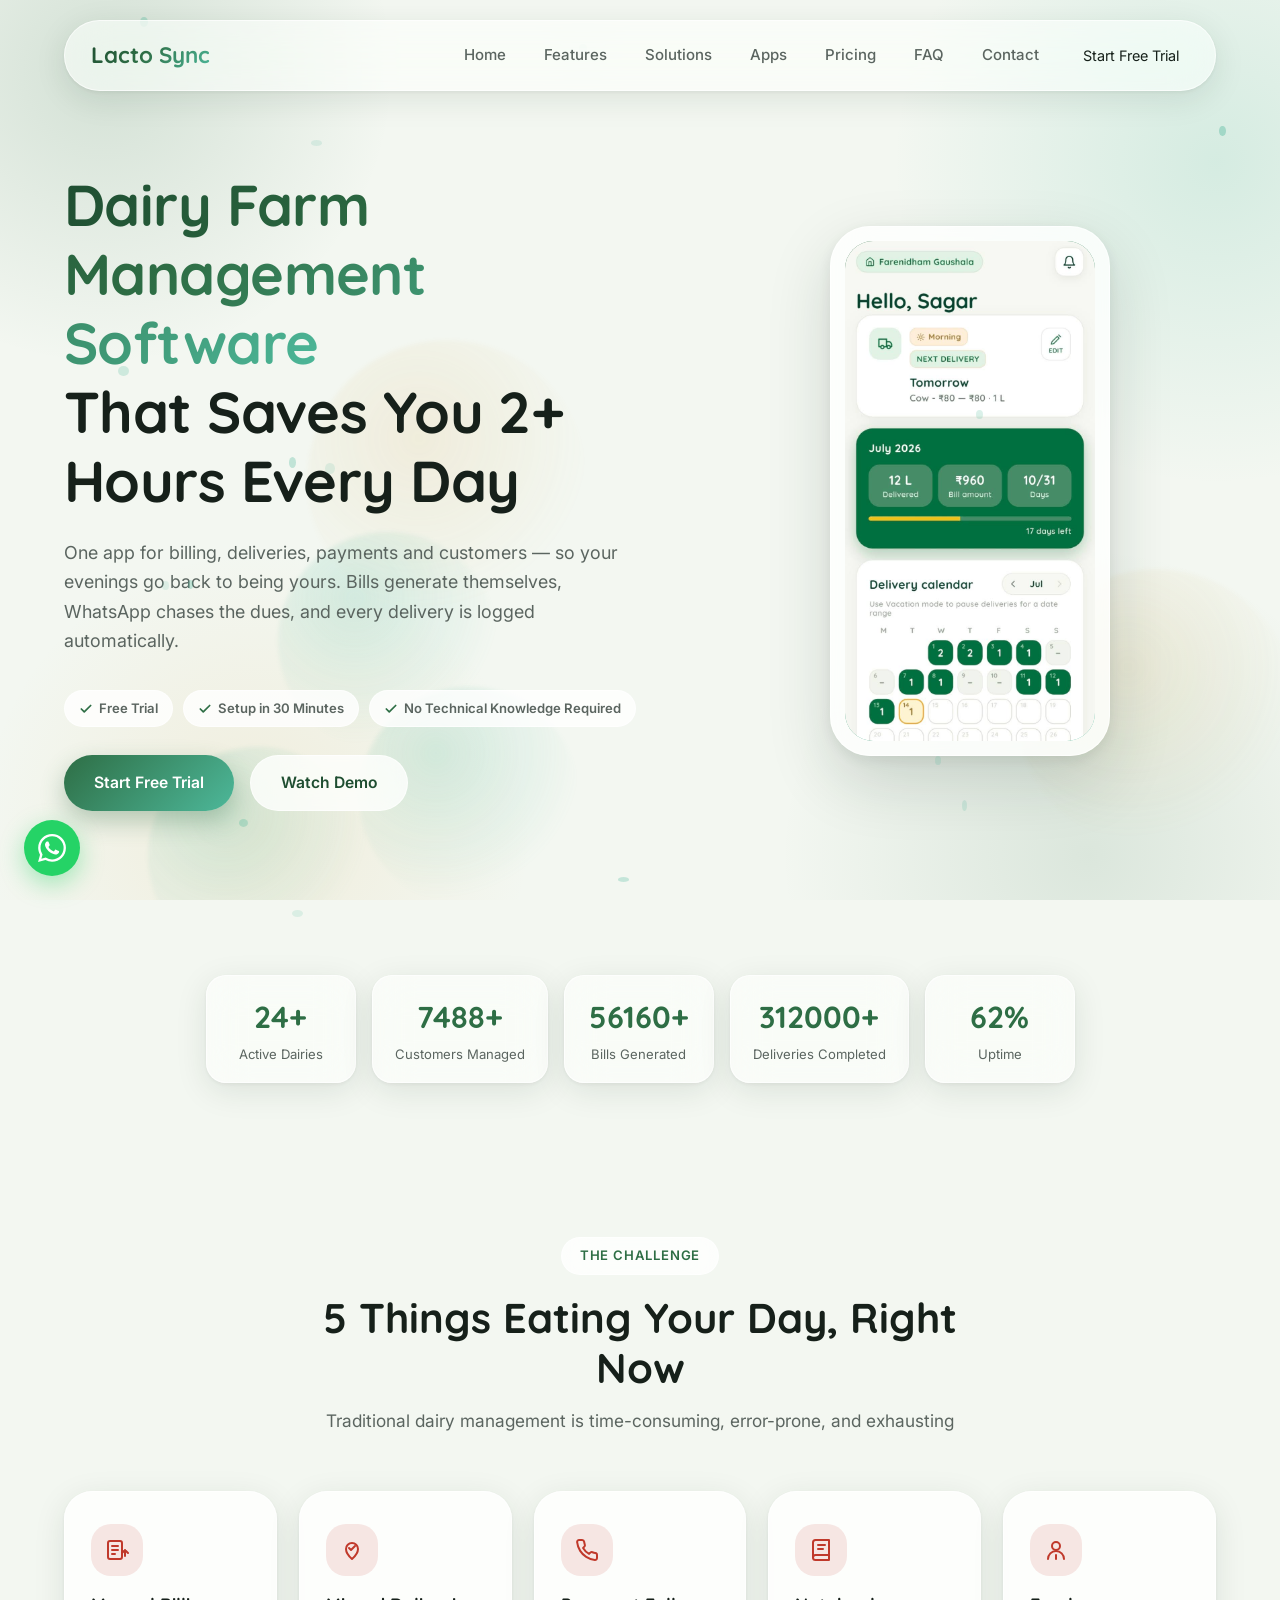
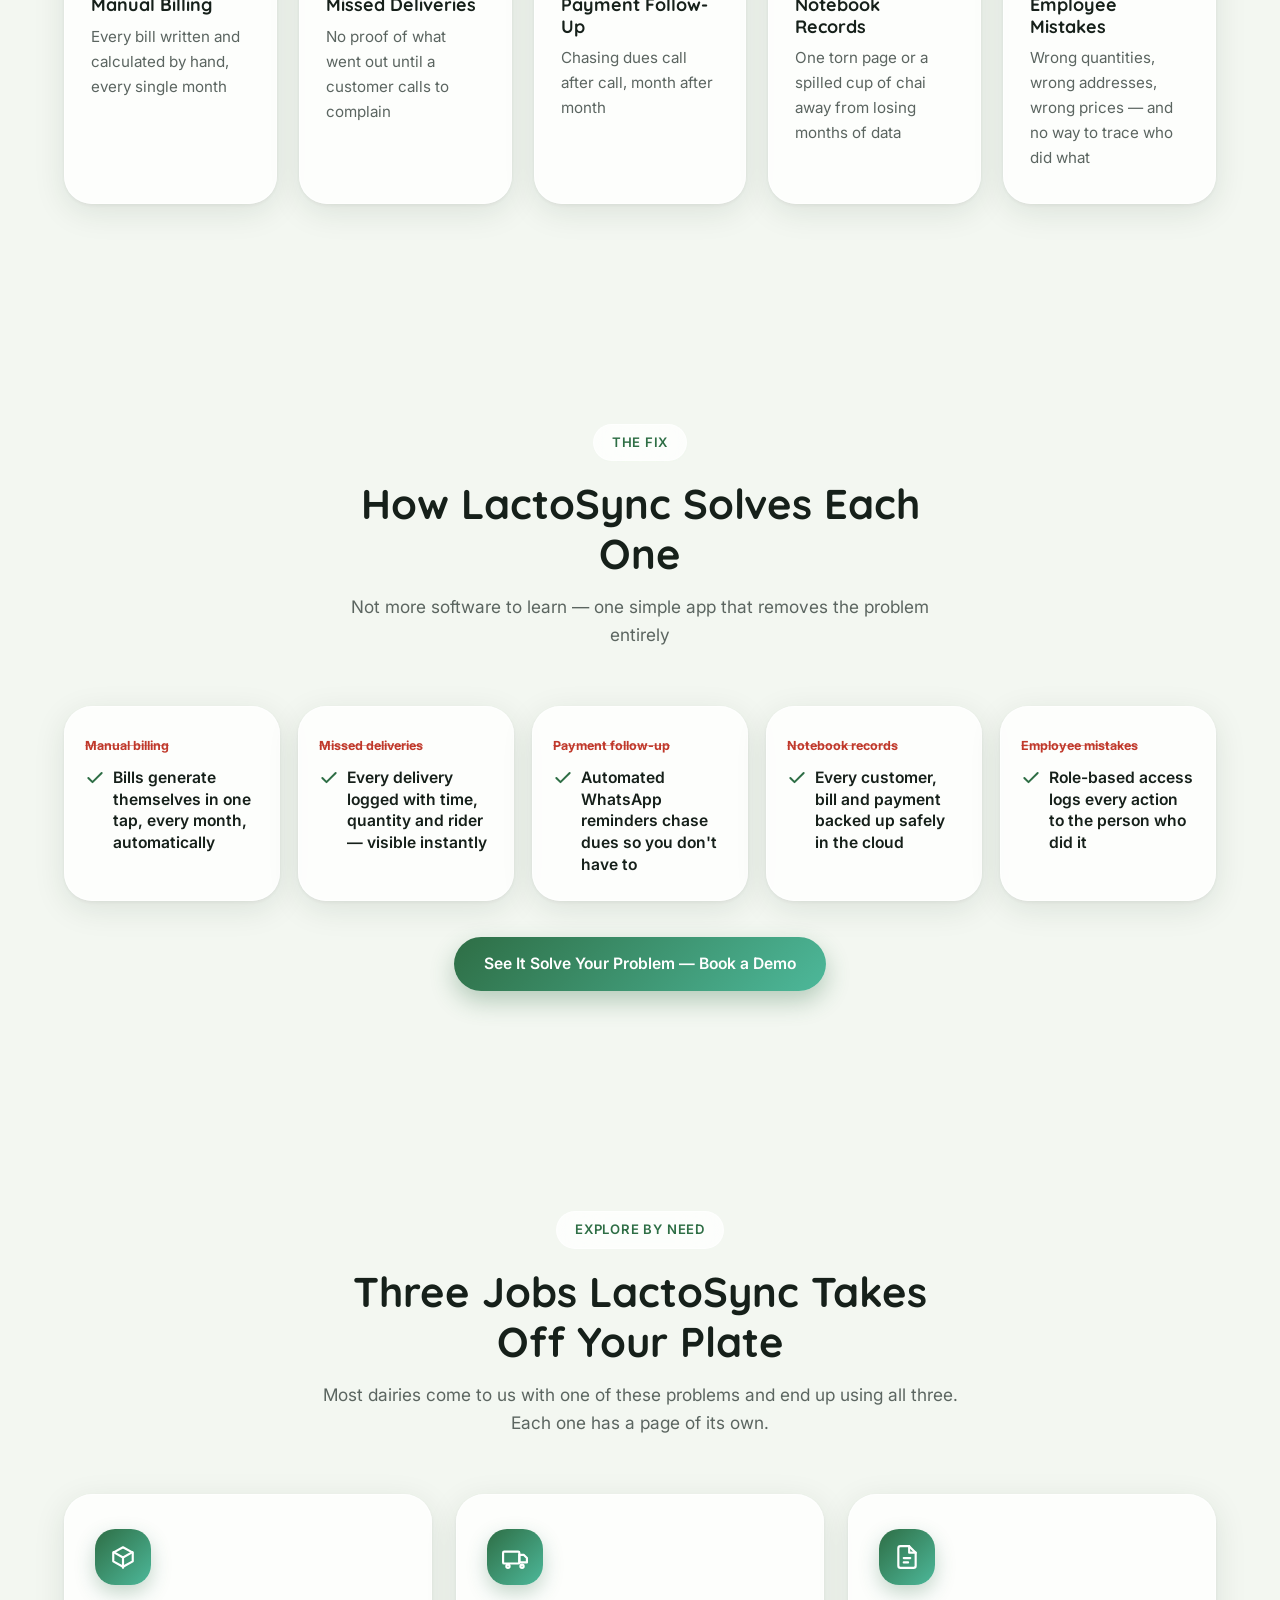
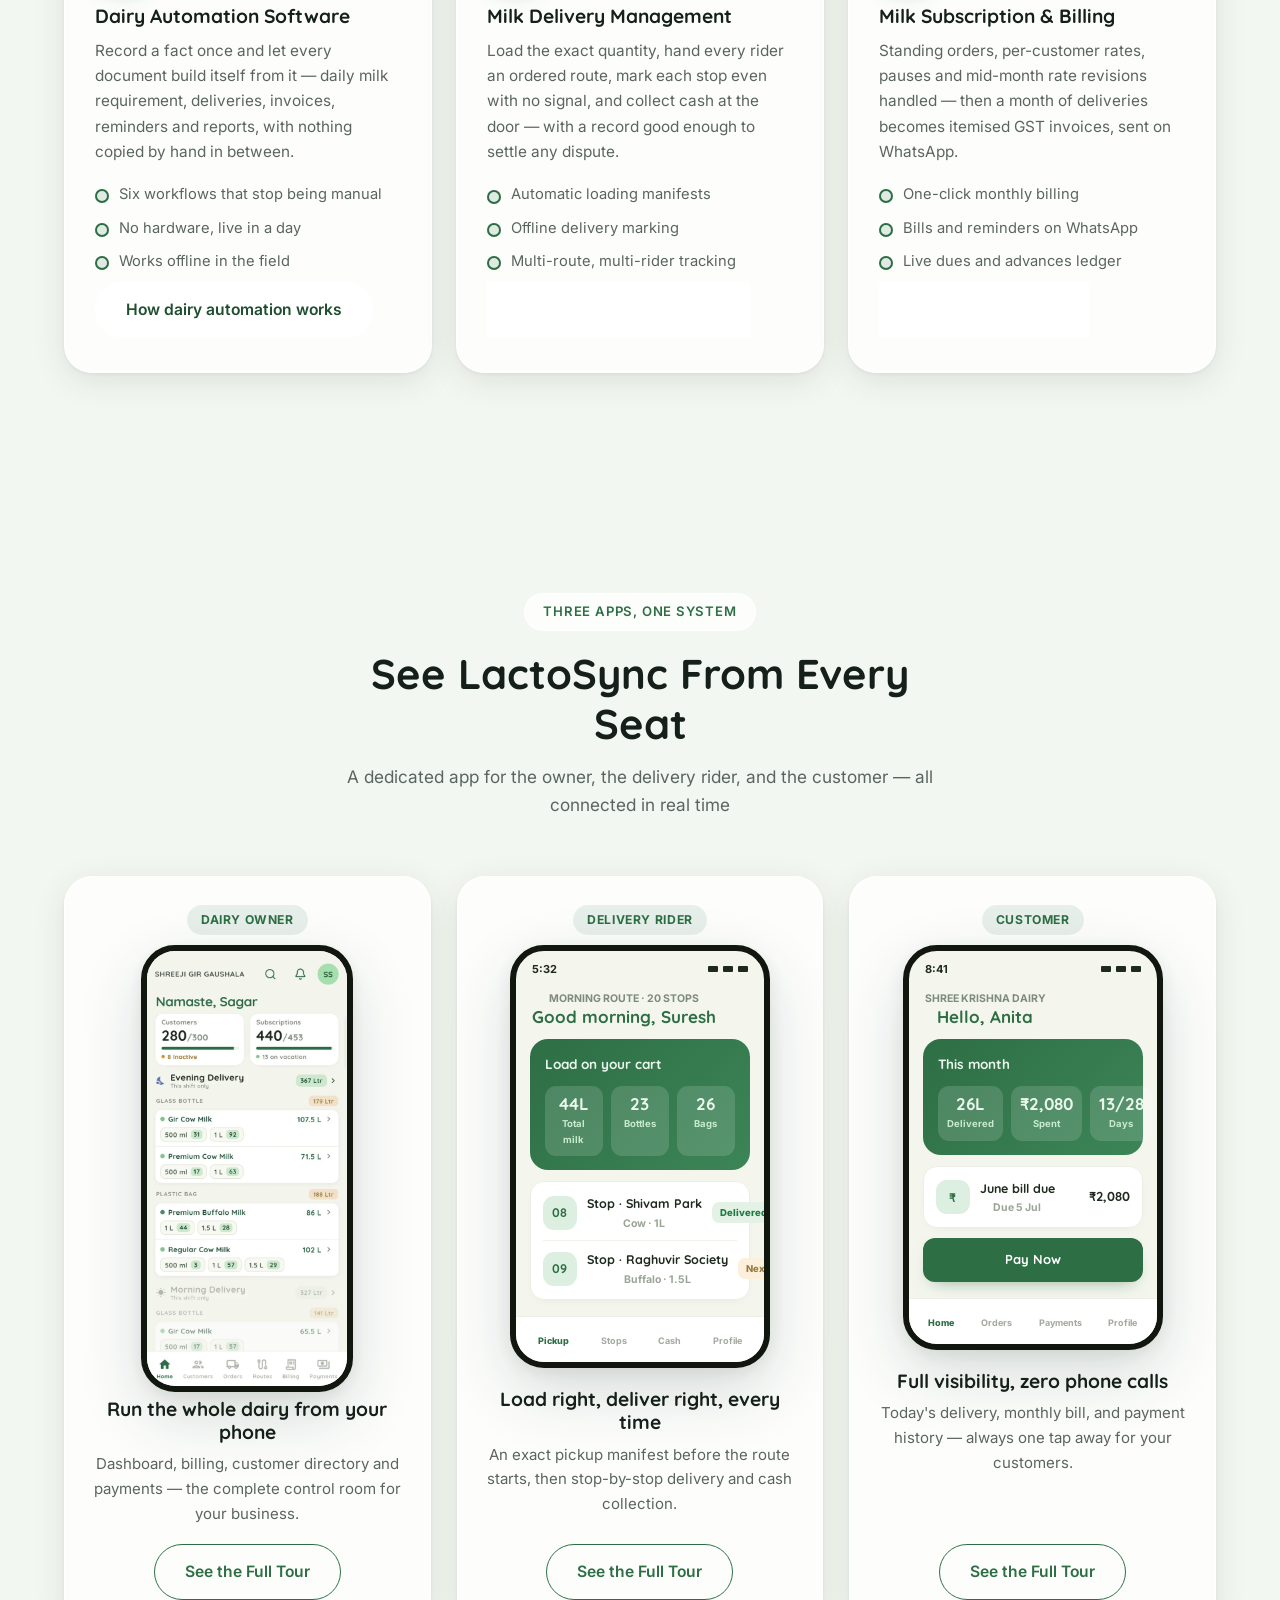
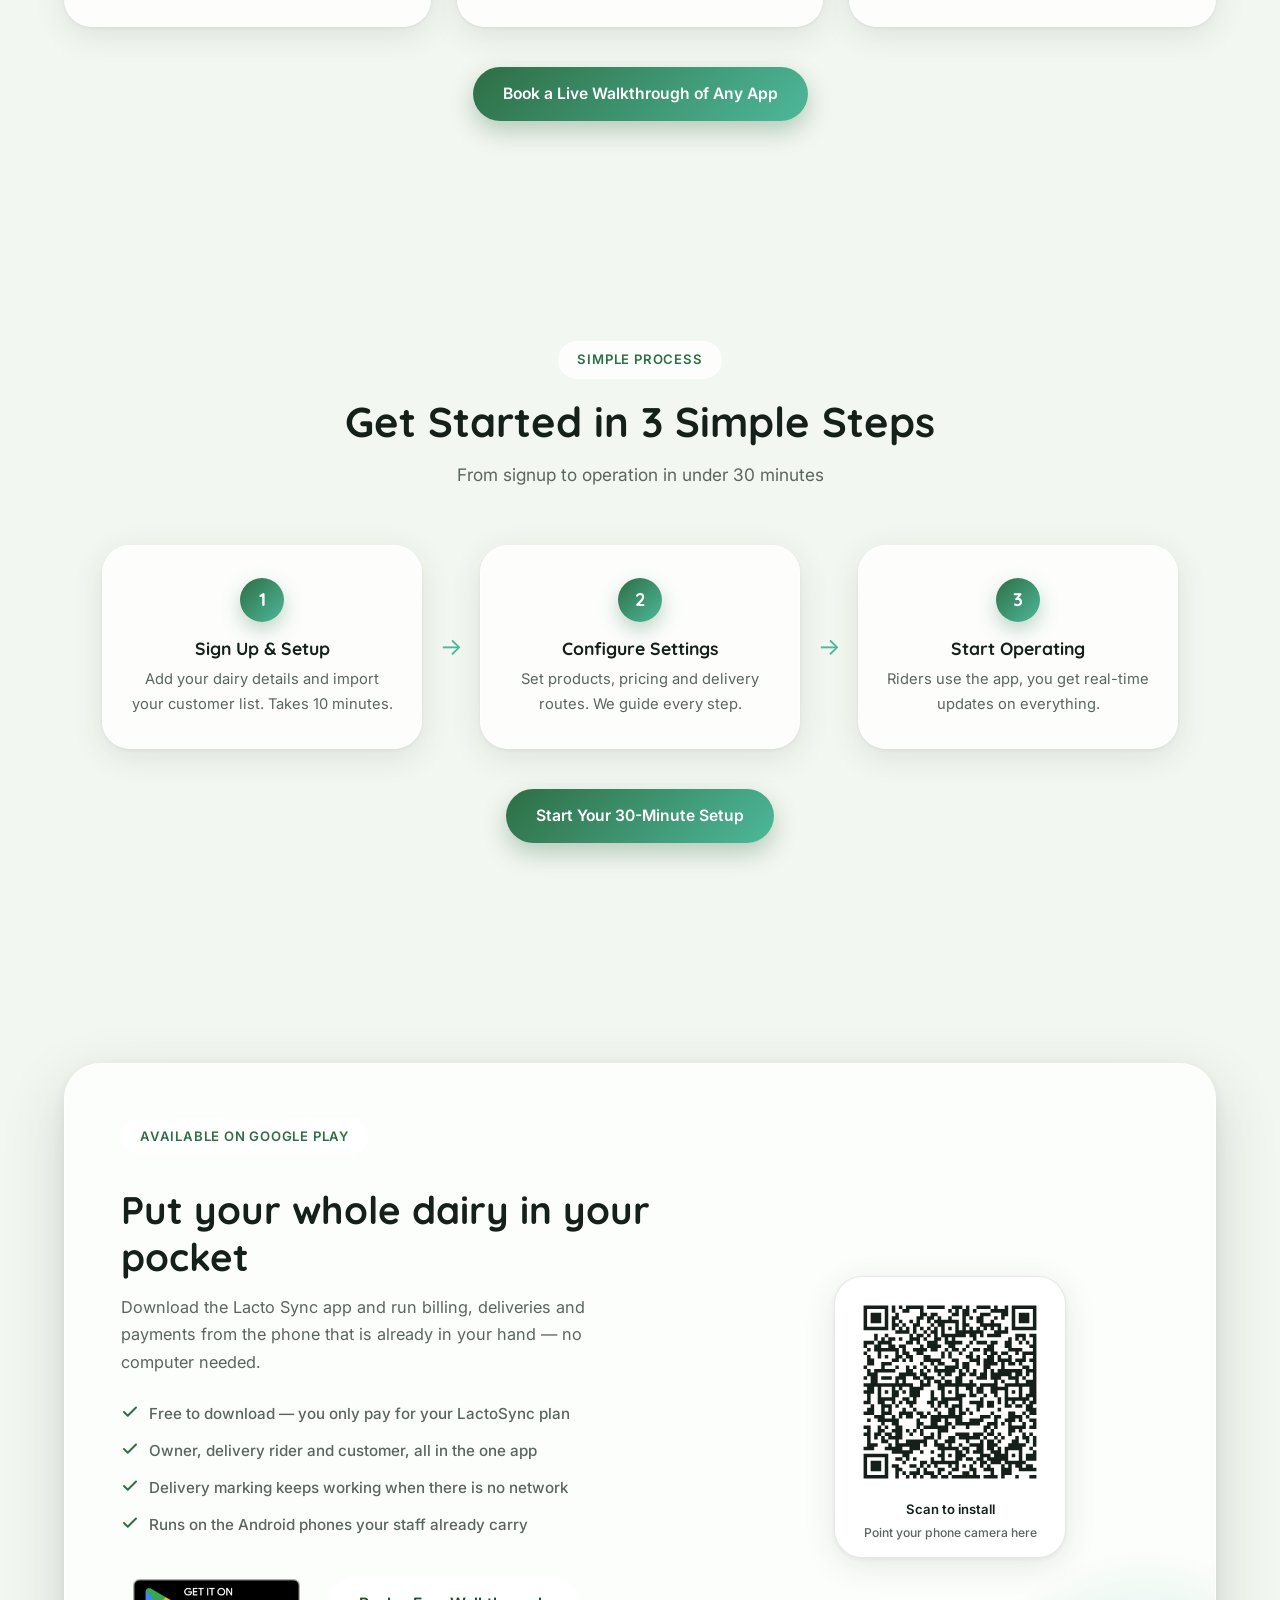
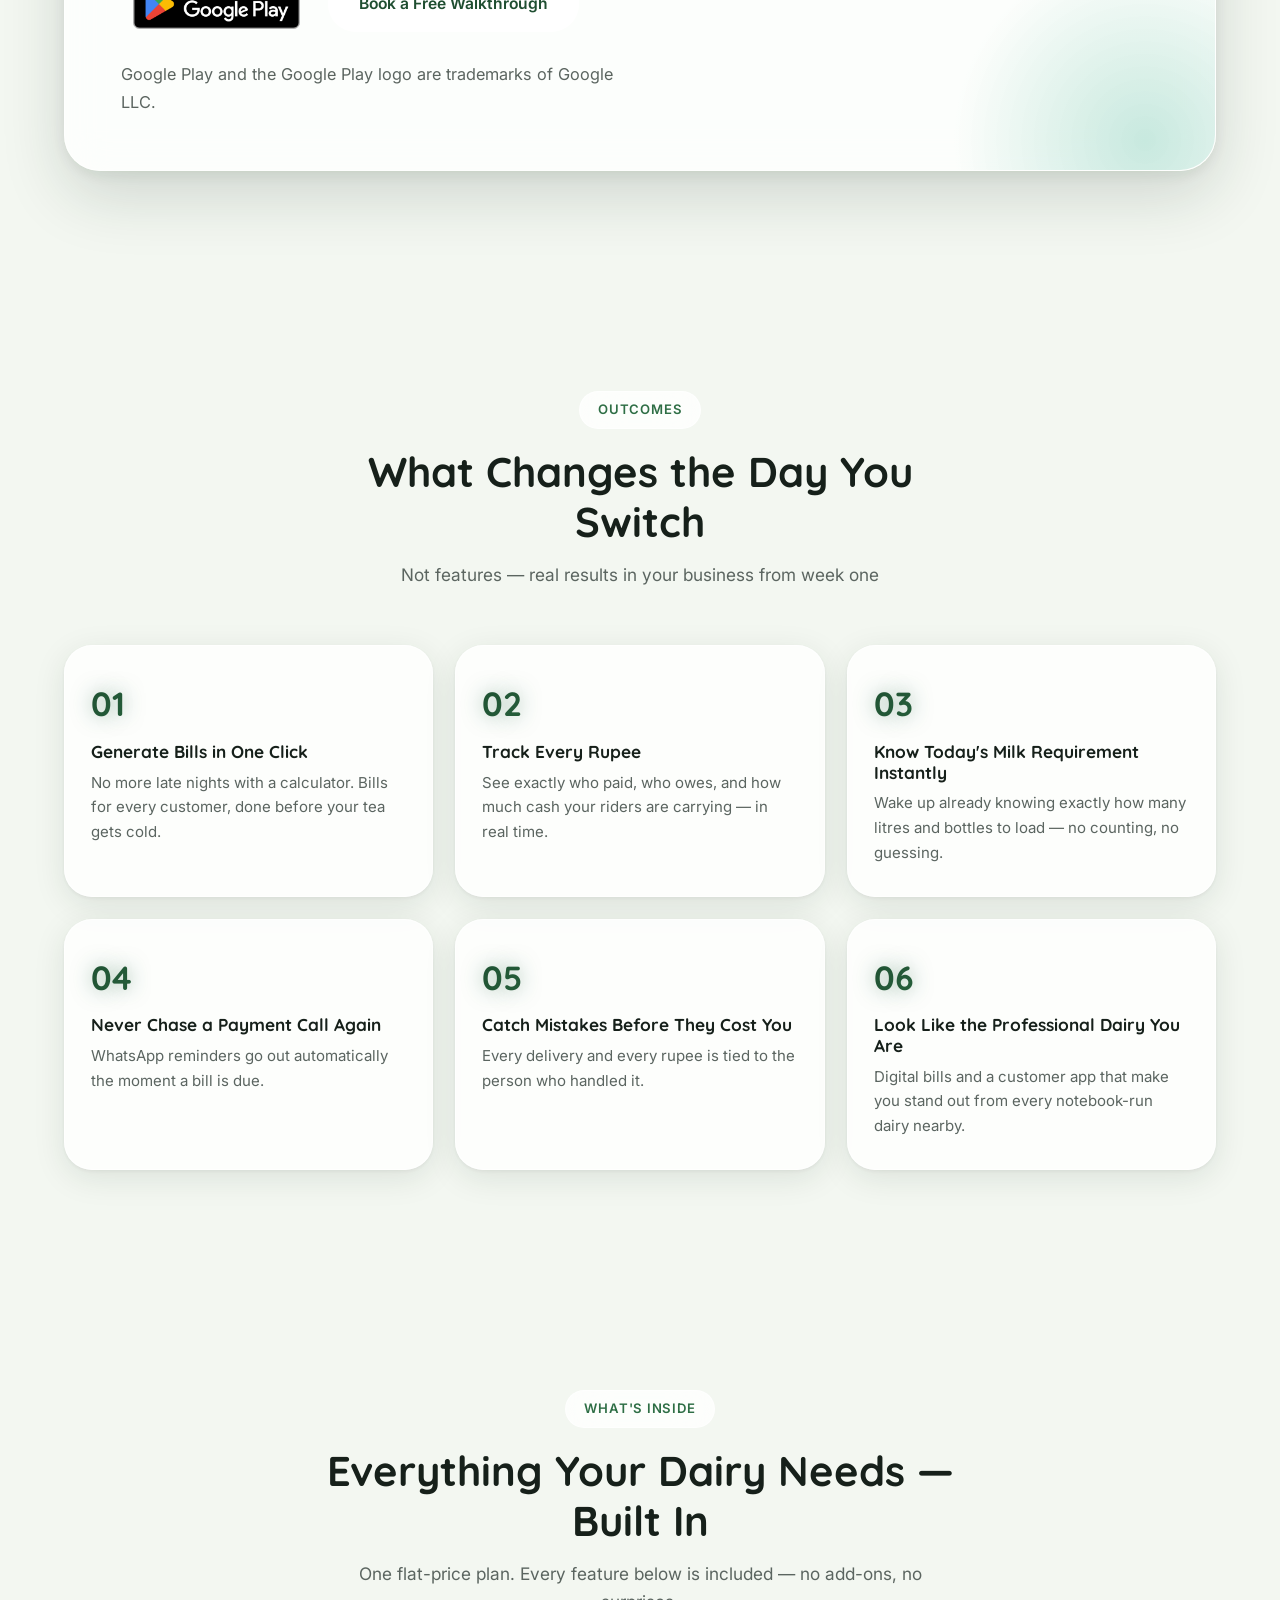
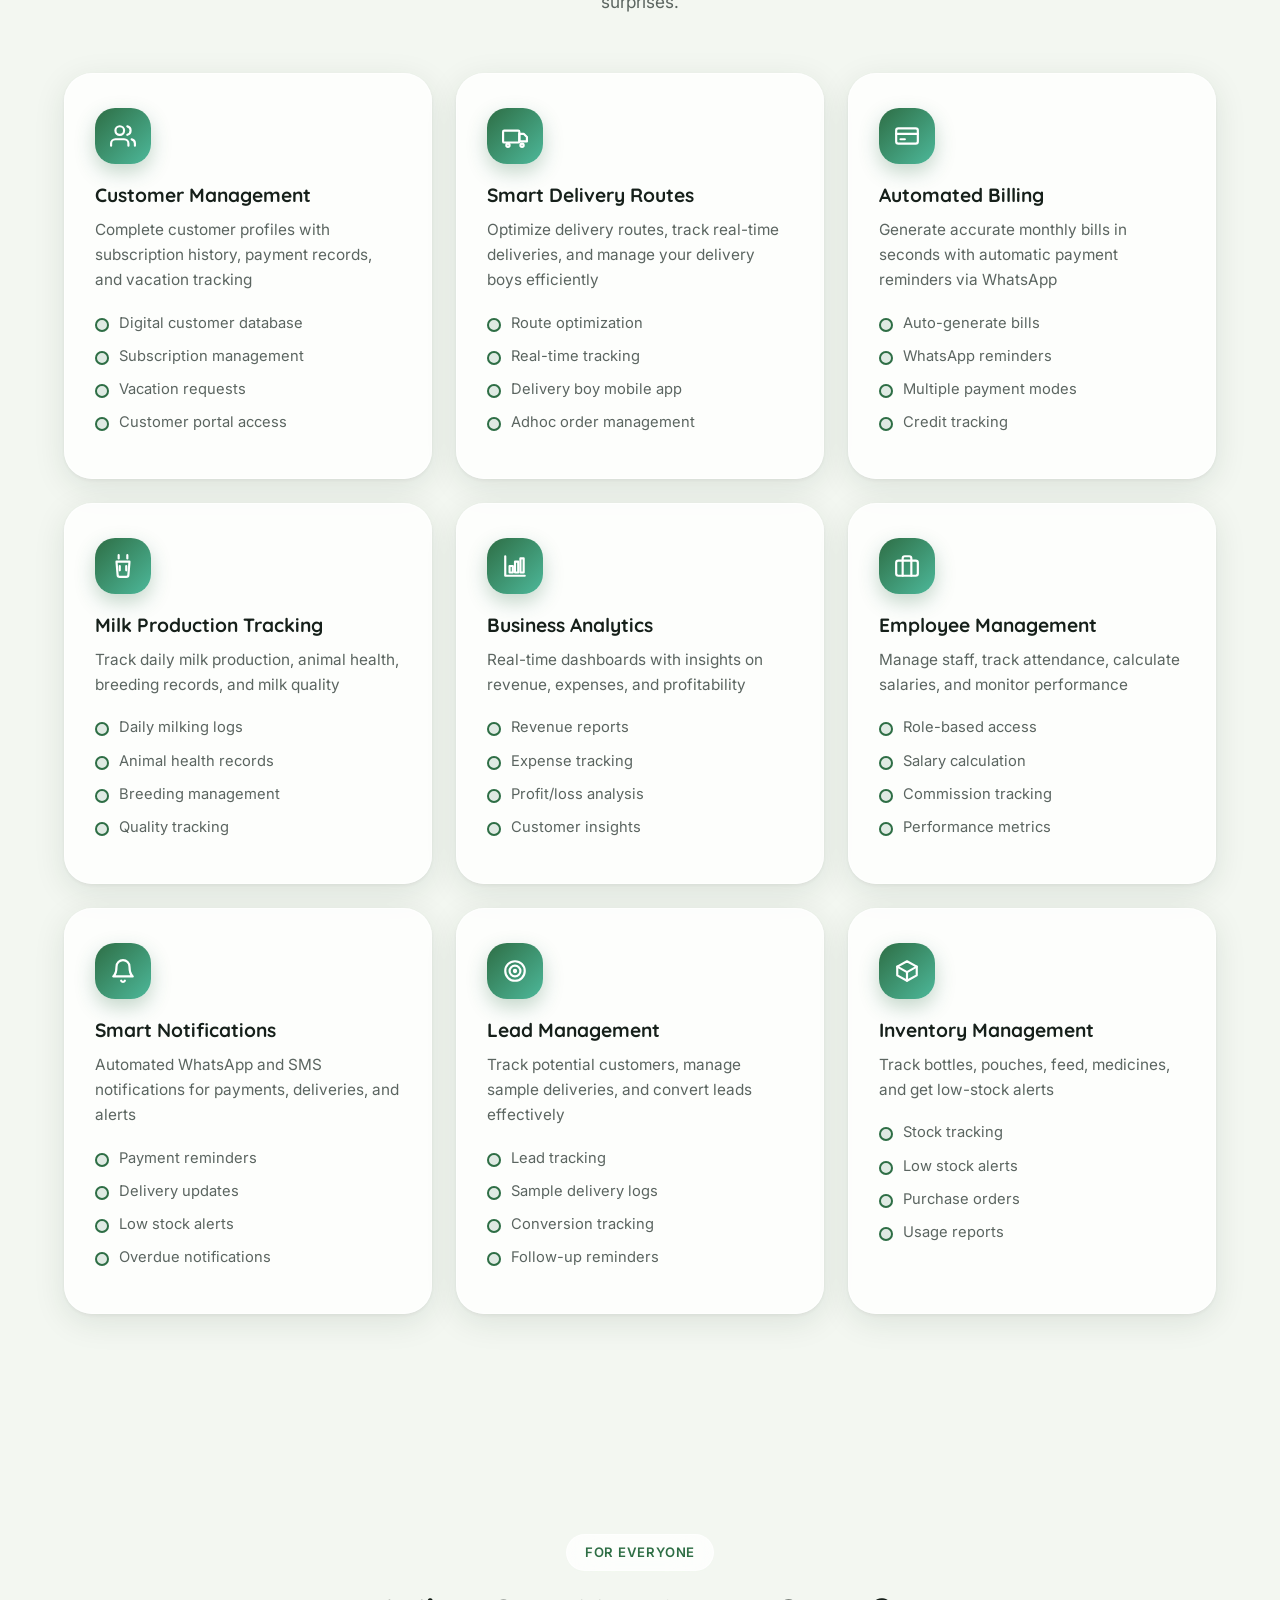
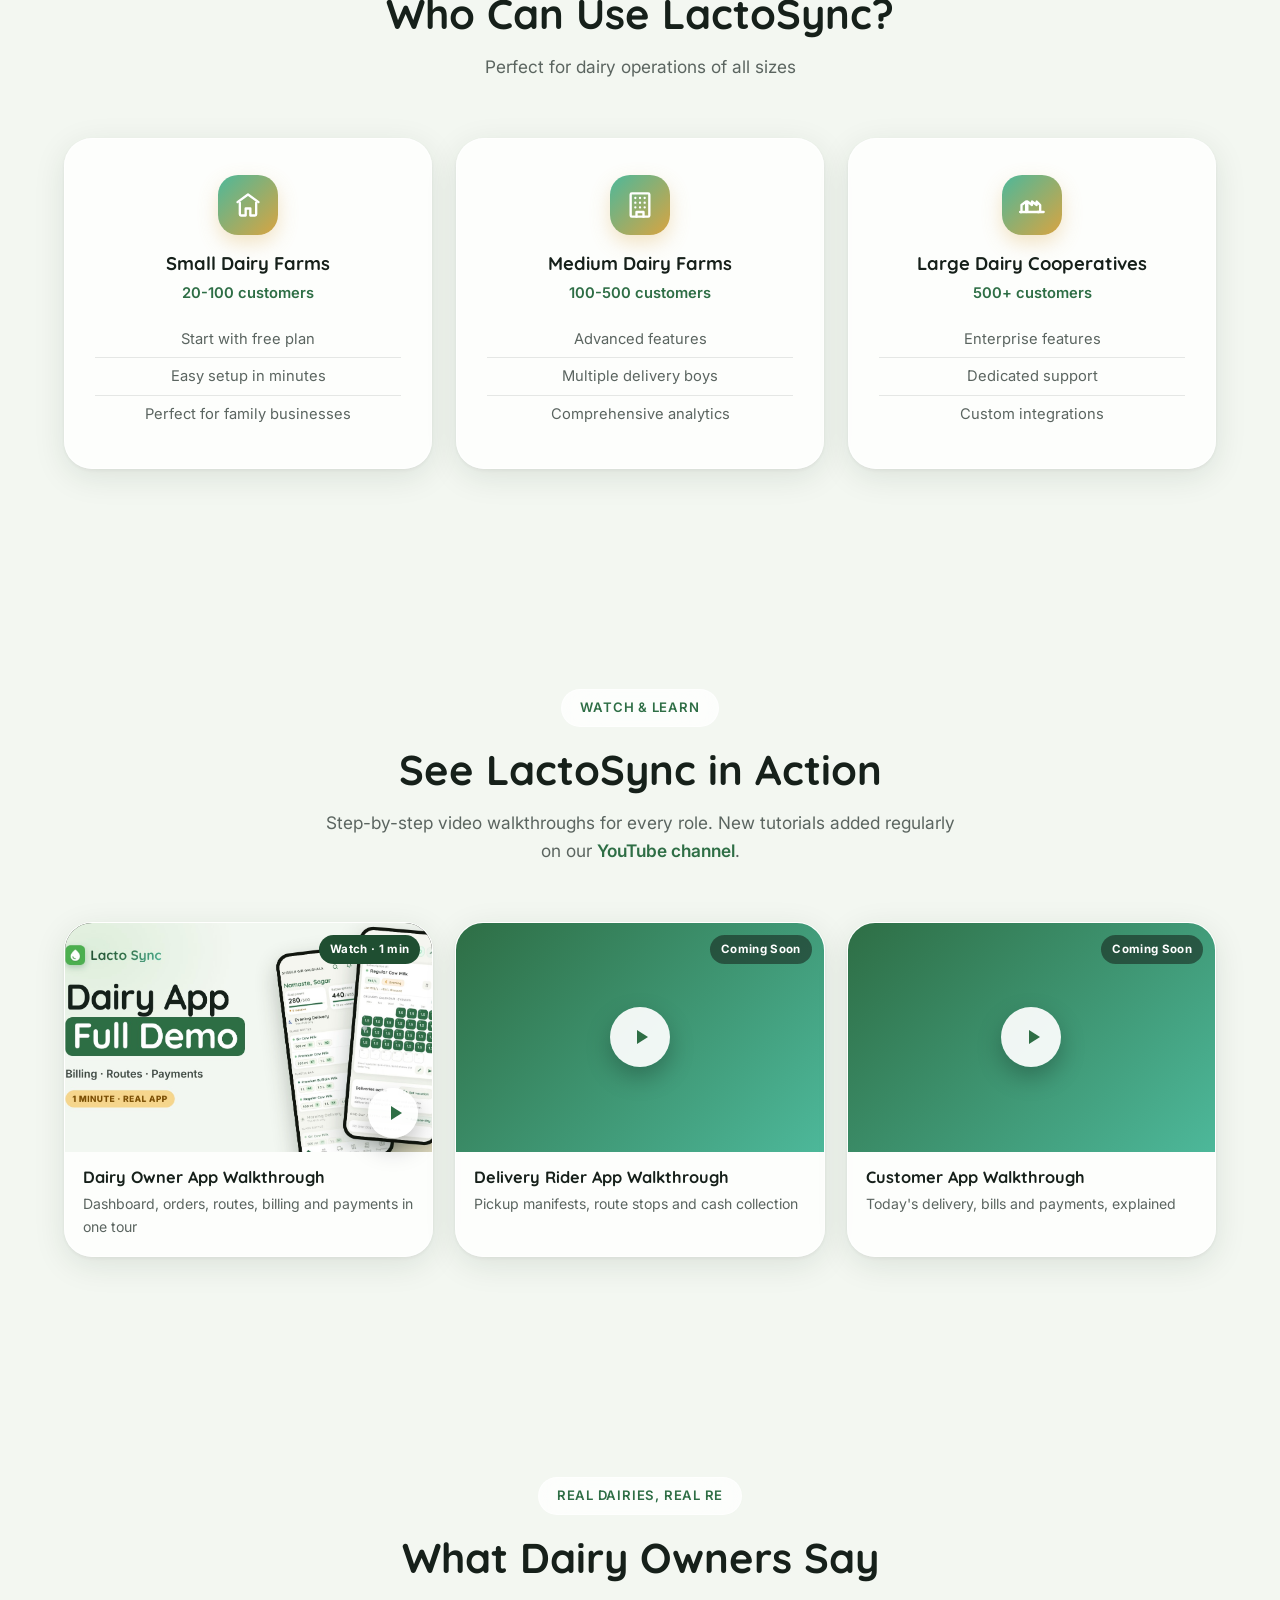
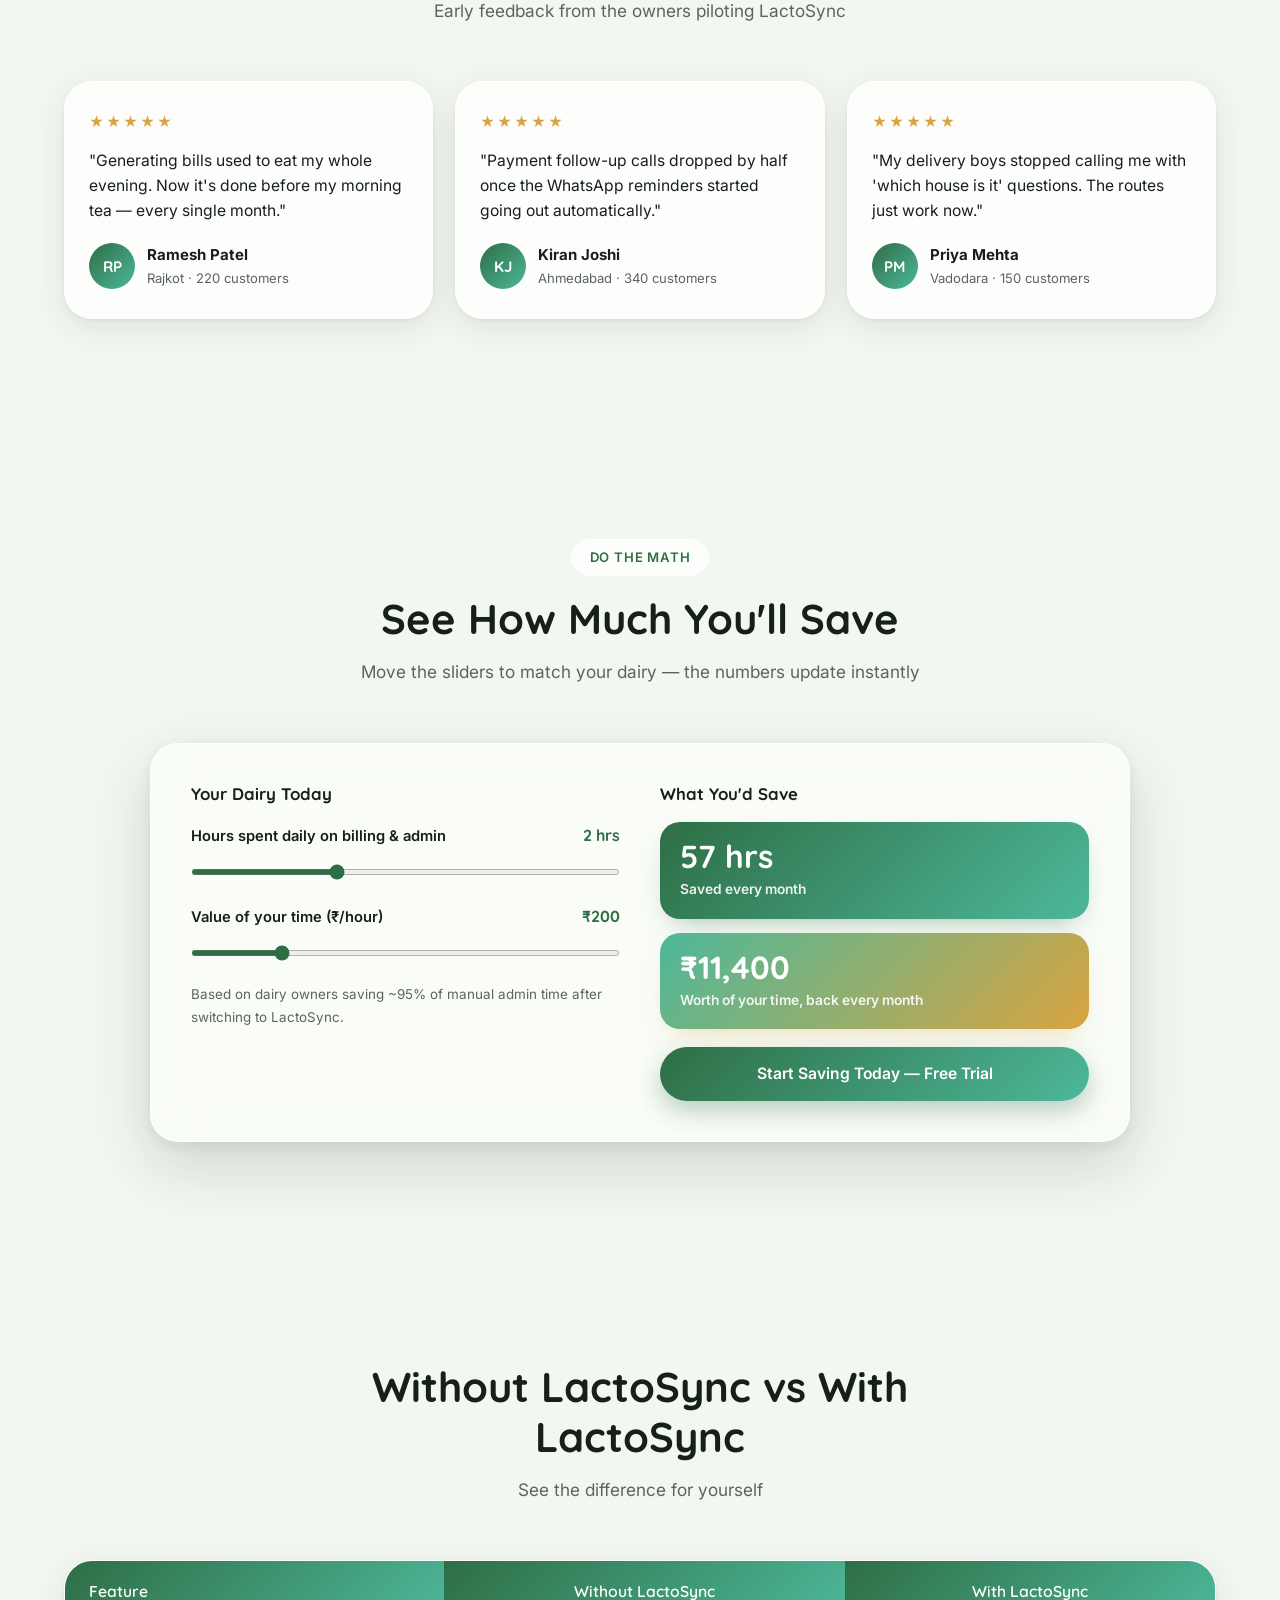
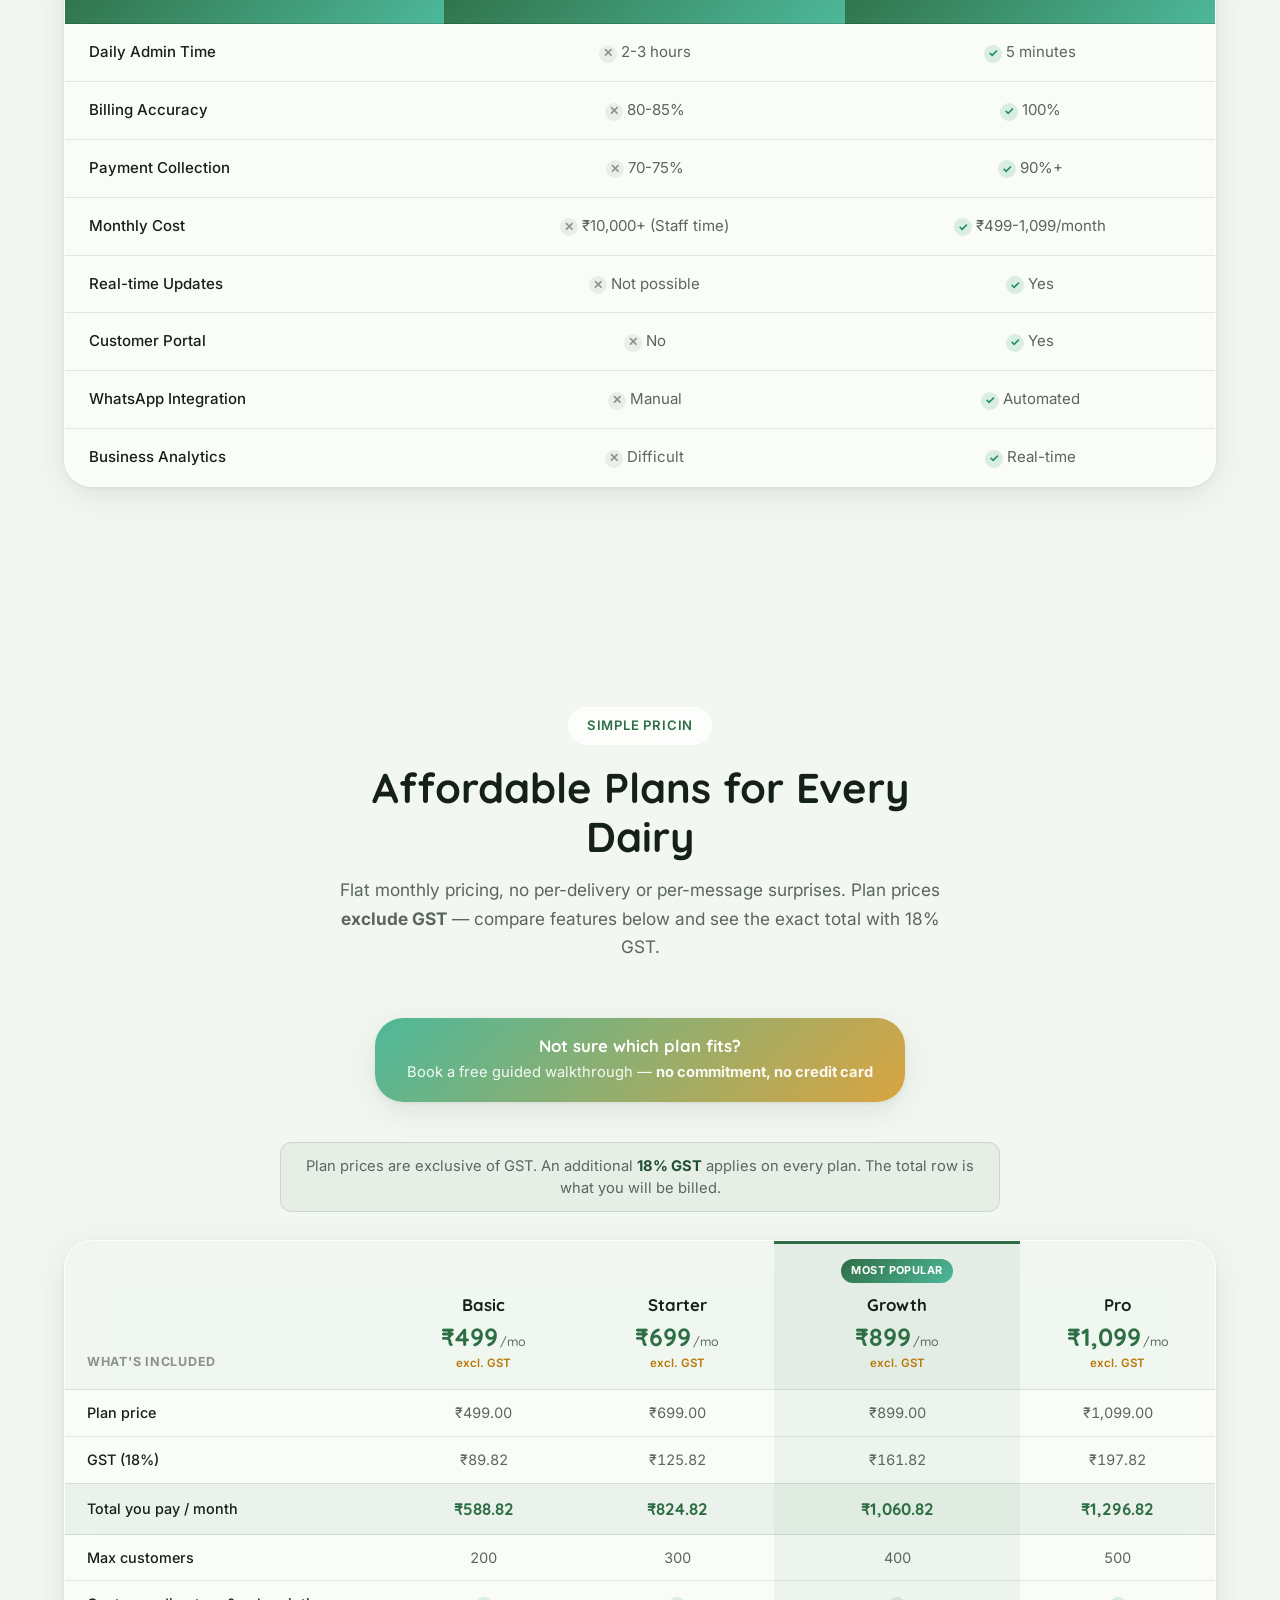
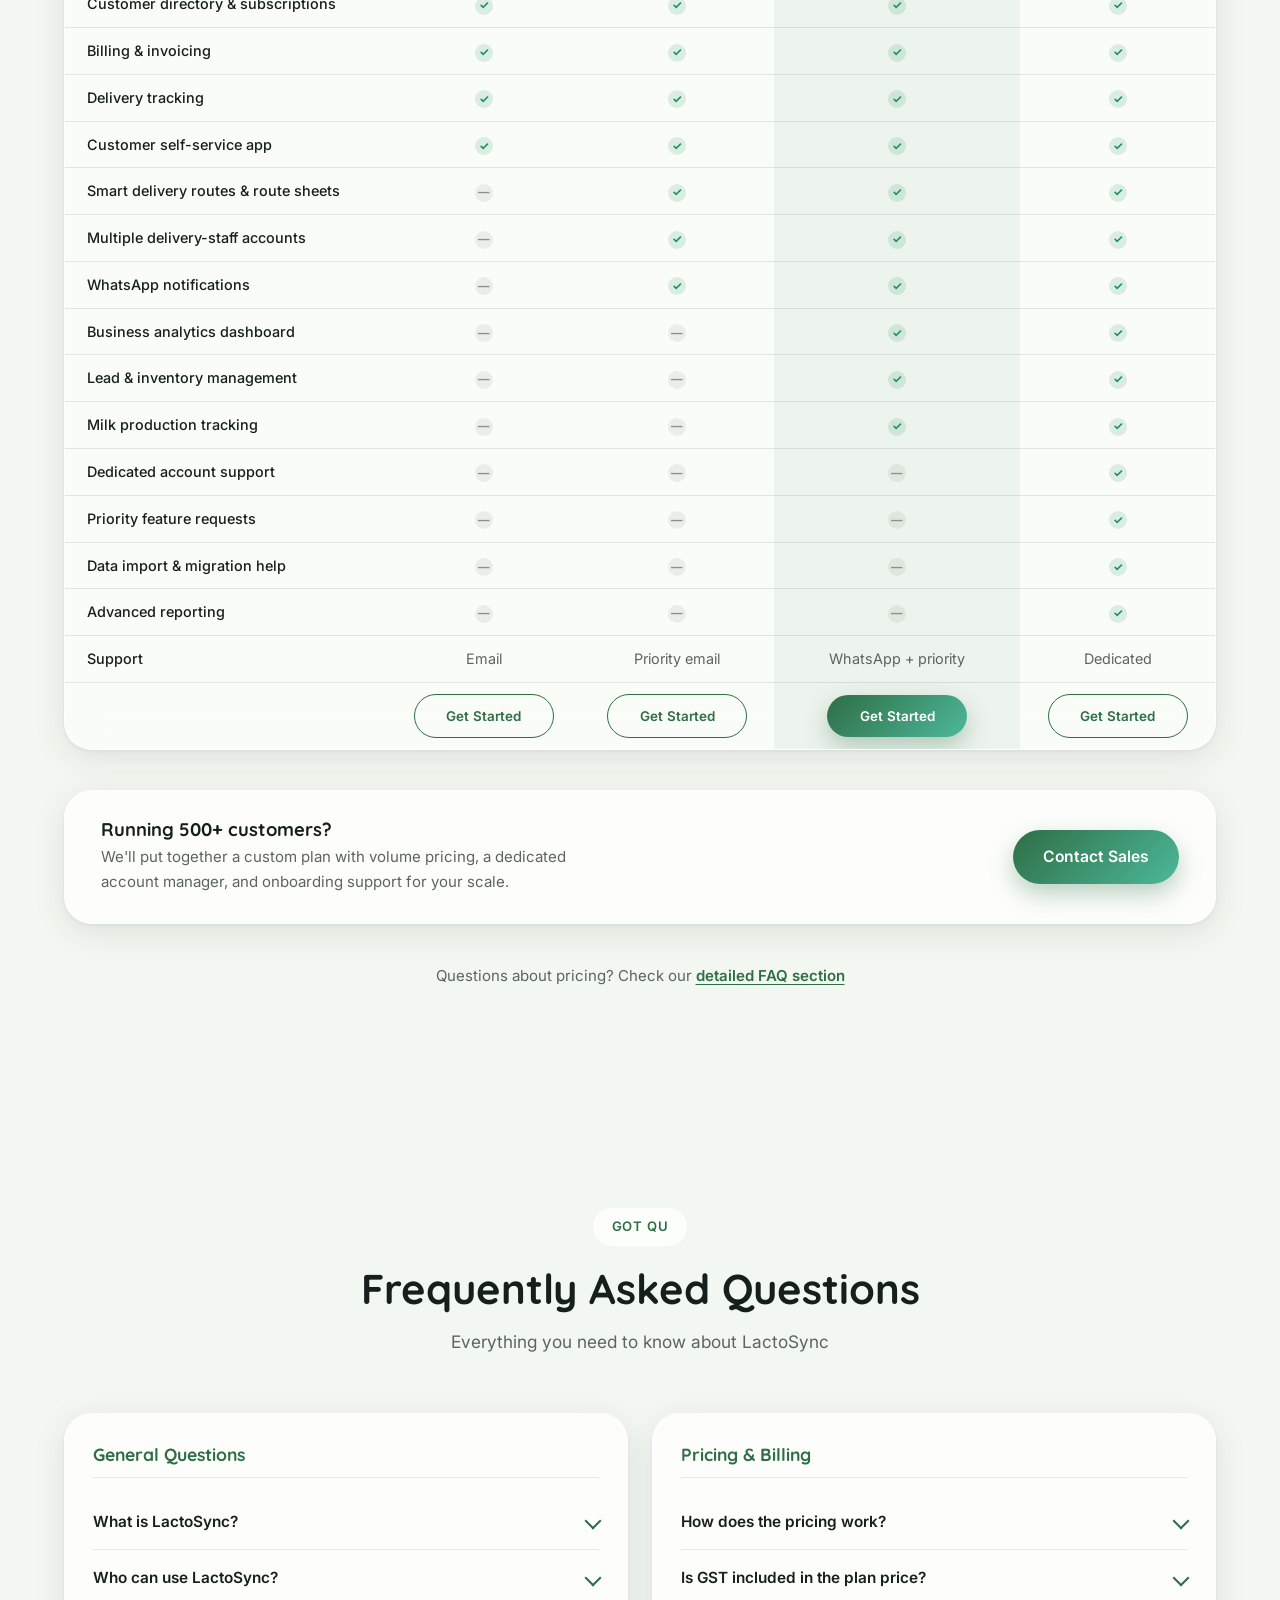
==== commit 7a84f241: "Replace illustrated owner app phones with real app screenshots" ====
--- a/index.html
+++ b/index.html
@@ -35,7 +35,7 @@
     <link rel="preconnect" href="https://fonts.googleapis.com">
     <link rel="preconnect" href="https://fonts.gstatic.com" crossorigin>
     <link rel="stylesheet" href="https://fonts.googleapis.com/css2?family=Quicksand:wght@500;600;700&family=Inter:wght@400;500;600;700;800&display=swap">
-    <link rel="stylesheet" href="styles.css?v=20261025">
+    <link rel="stylesheet" href="styles.css?v=20261026">
 
     <script type="application/ld+json">
 {
@@ -536,41 +536,9 @@
             <div class="app-preview-grid">
                 <div class="app-preview-card">
                     <span class="app-preview-role">Dairy Owner</span>
-                    <div class="mockup-phone">
-                        <div class="mockup-statusbar"><span>9:41</span><div class="mockup-dots"><span></span><span></span><span></span></div></div>
-                        <div class="mockup-header">
-                            <div>
-                                <div class="mockup-subtext">SHREE KRISHNA DAIRY</div>
-                                <div class="mockup-greeting">Namaste, Ramesh</div>
-                            </div>
-                        </div>
-                        <div class="mockup-body">
-                            <div class="mockup-hero-card">
-                                <div class="mockup-hero-title">This month <span>Jun 2026</span></div>
-                                <div class="mockup-hero-stats">
-                                    <div><div class="mockup-num">228</div><div class="mockup-label">Customers</div></div>
-                                    <div><div class="mockup-num">₹1.9L</div><div class="mockup-label">Collected</div></div>
-                                    <div><div class="mockup-num">21</div><div class="mockup-label">Days left</div></div>
-                                </div>
-                            </div>
-                            <div class="mockup-card">
-                                <div class="mockup-row">
-                                    <span class="mockup-avatar">PM</span>
-                                    <div><div class="mockup-row-title">Priya Mehta</div><div class="mockup-row-sub">Cow · 2L · Morning</div></div>
-                                    <span class="mockup-pill">Delivered</span>
-                                </div>
-                                <div class="mockup-row">
-                                    <span class="mockup-avatar">KJ</span>
-                                    <div><div class="mockup-row-title">Kiran Joshi</div><div class="mockup-row-sub">Buffalo · 1L · Morning</div></div>
-                                    <span class="mockup-pill mockup-pill-amber">Pending</span>
-                                </div>
-                            </div>
-                        </div>
-                        <div class="mockup-navbar">
-                            <div class="mockup-nav-active"><span>Home</span></div>
-                            <div><span>Customers</span></div>
-                            <div><span>Billing</span></div>
-                            <div><span>Payments</span></div>
+                    <div class="phone-mockup phone-mockup-app">
+                        <div class="phone-screen phone-screen-app">
+                            <img src="assets/owner-app/owner-app-dashboard.webp" alt="LactoSync dairy owner app home screen with customers, subscriptions and today's milk requirement per shift" width="600" height="1306" loading="lazy" decoding="async">
                         </div>
                     </div>
                     <h3>Run the whole dairy from your phone</h3>
--- a/styles.css
+++ b/styles.css
@@ -3523,3 +3523,57 @@
 @media (max-width: 480px) {
     .watch-chapters { grid-template-columns: 1fr; }
 }
+
+
+/* ==========================================================================
+   Real app screenshots (phone frame around a captured screen)
+   ========================================================================== */
+
+.phone-screen-app {
+    aspect-ratio: 600 / 1306;
+    background: #F4F5F0;
+}
+
+.app-gallery .phone-mockup-app,
+.app-preview-card .phone-mockup-app {
+    width: 250px;
+    padding: 10px;
+    border-radius: 34px;
+}
+
+.app-gallery .phone-mockup-app .phone-screen,
+.app-preview-card .phone-mockup-app .phone-screen {
+    border-radius: 25px;
+}
+
+.app-preview-card .phone-mockup-app {
+    margin-bottom: 6px;
+}
+
+@media (max-width: 480px) {
+    .app-gallery .phone-mockup-app { width: 230px; }
+}
+
+.app-gallery-six {
+    max-width: 900px;
+    margin: 0 auto;
+    column-gap: 40px;
+    row-gap: 34px;
+}
+
+/* On the home page the real screenshot sits beside two illustrated phones,
+   so it borrows their dark bezel and size to read as one set. */
+.app-preview-card .phone-mockup-app {
+    width: 212px;
+    padding: 0;
+    border: 6px solid #11160F;
+    border-radius: 34px;
+    background: #11160F;
+    backdrop-filter: none;
+    -webkit-backdrop-filter: none;
+    box-shadow: var(--glass-shadow-lg);
+}
+
+.app-preview-card .phone-mockup-app .phone-screen {
+    border-radius: 28px;
+}
